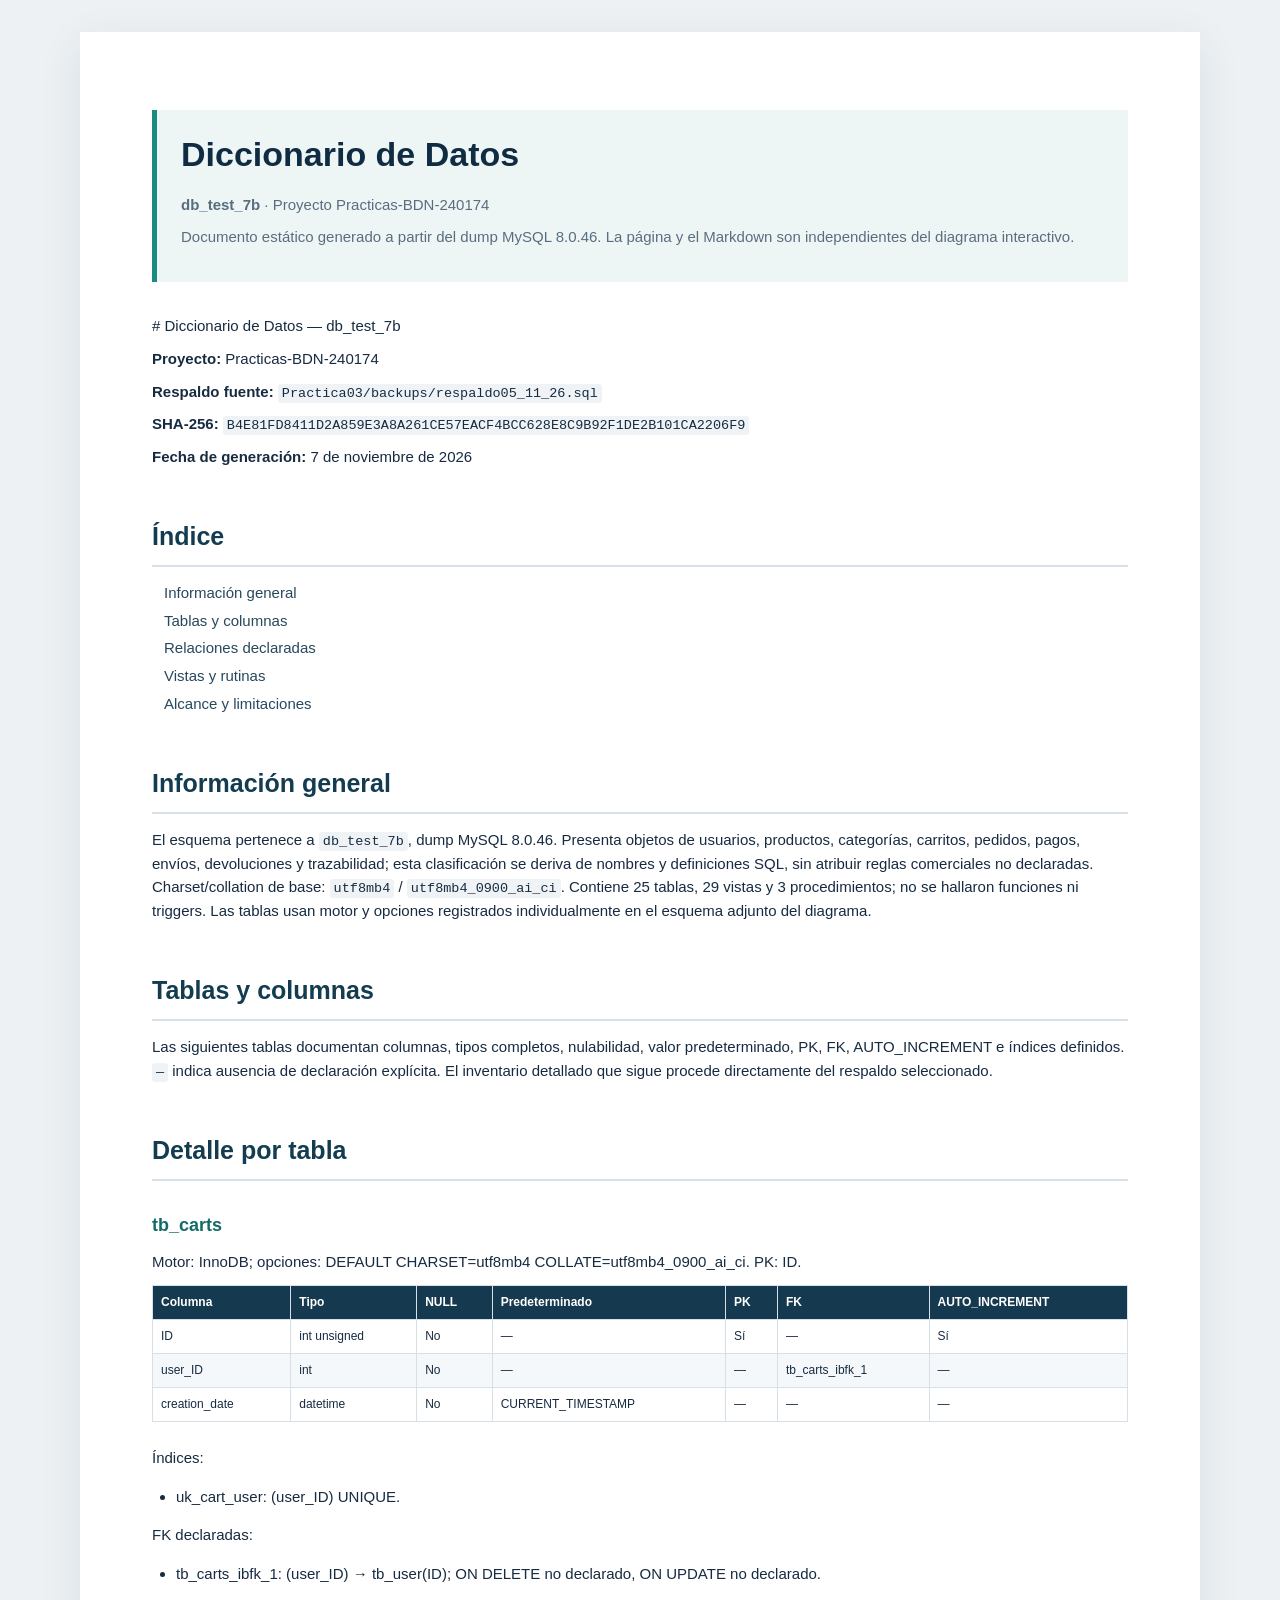
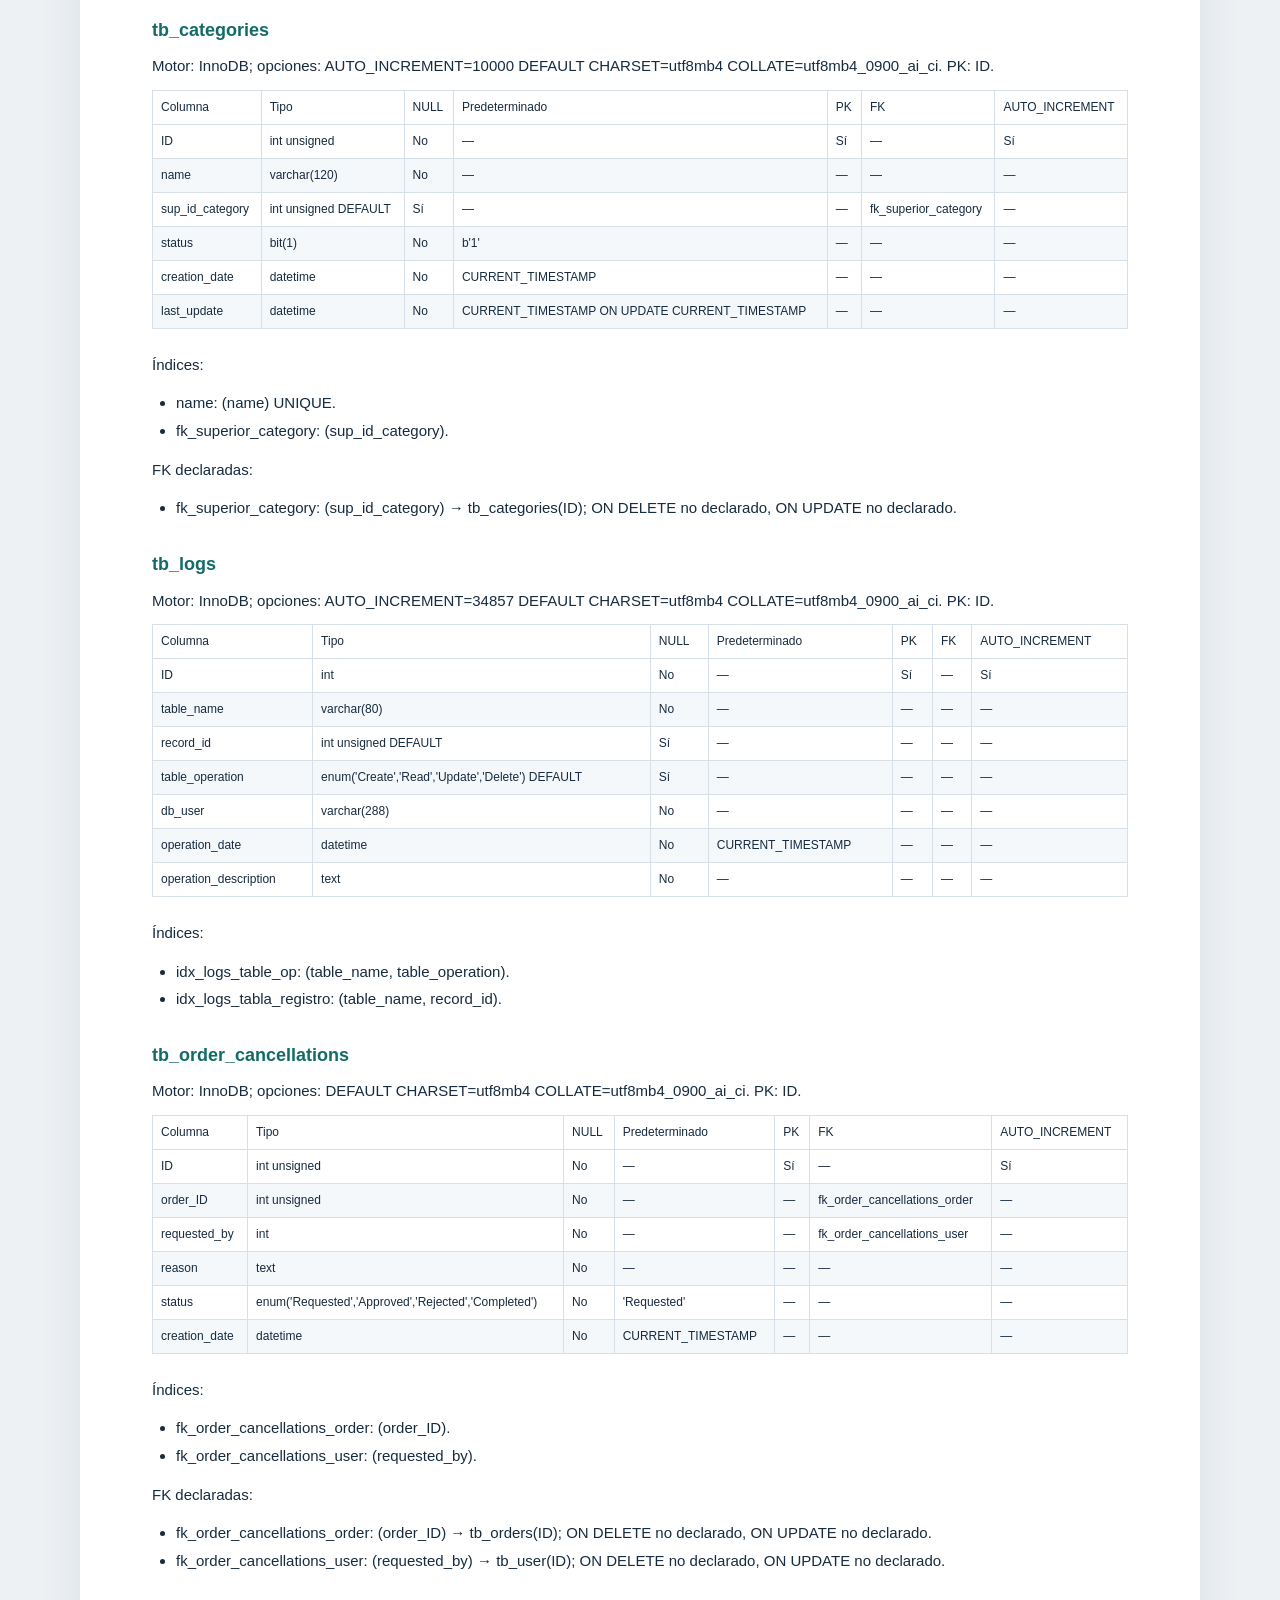
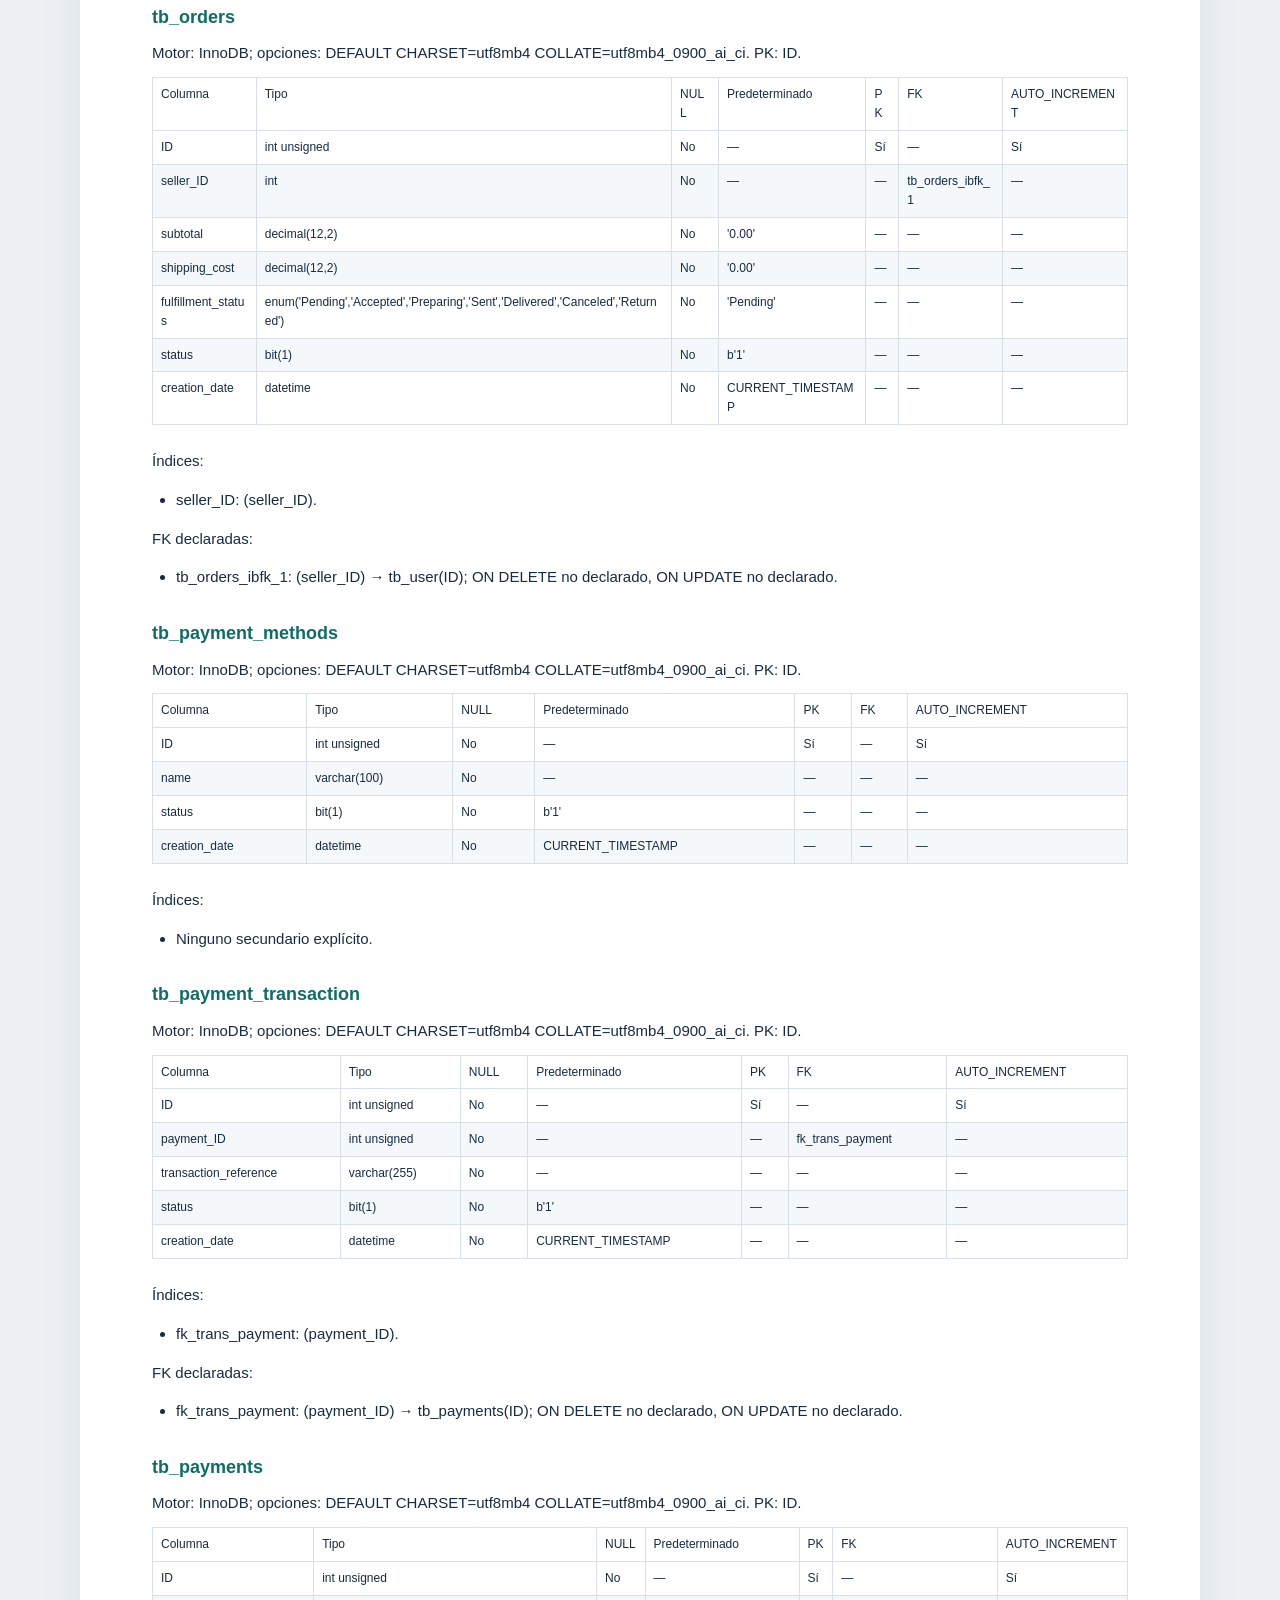
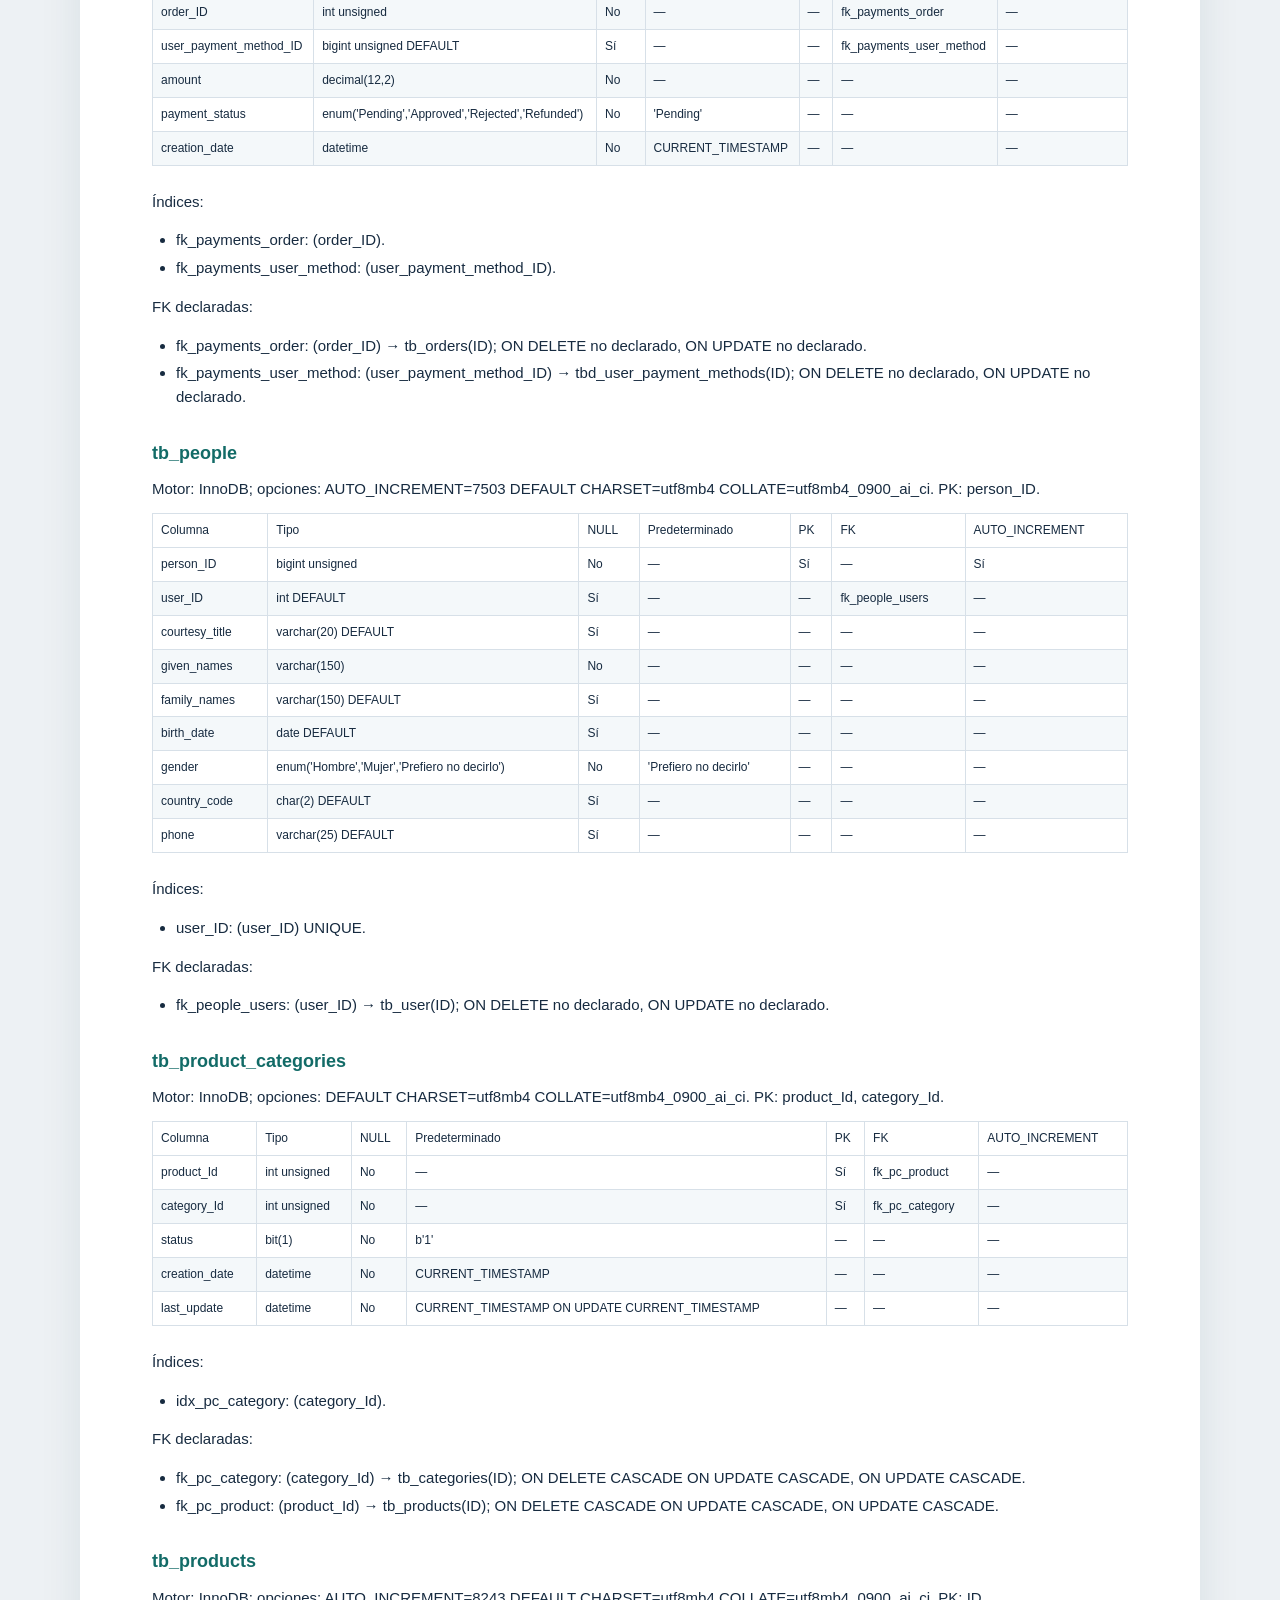
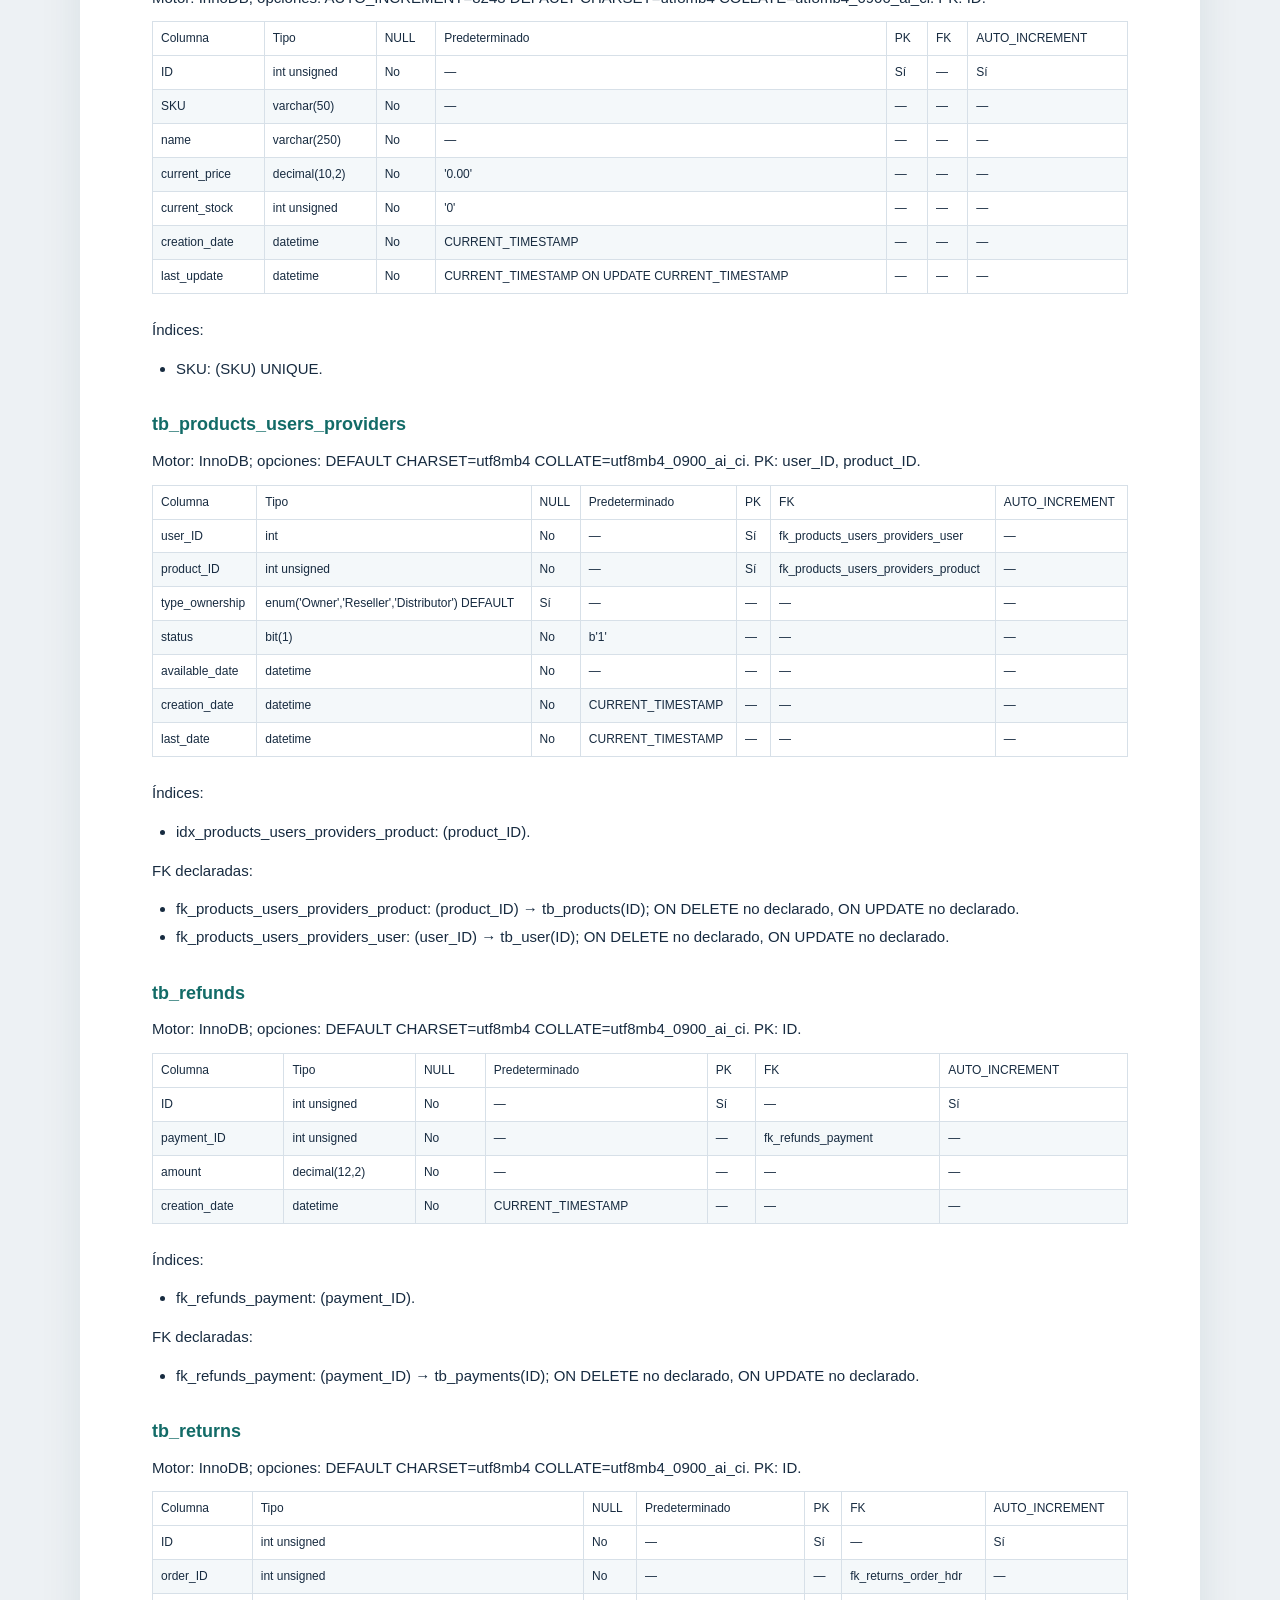
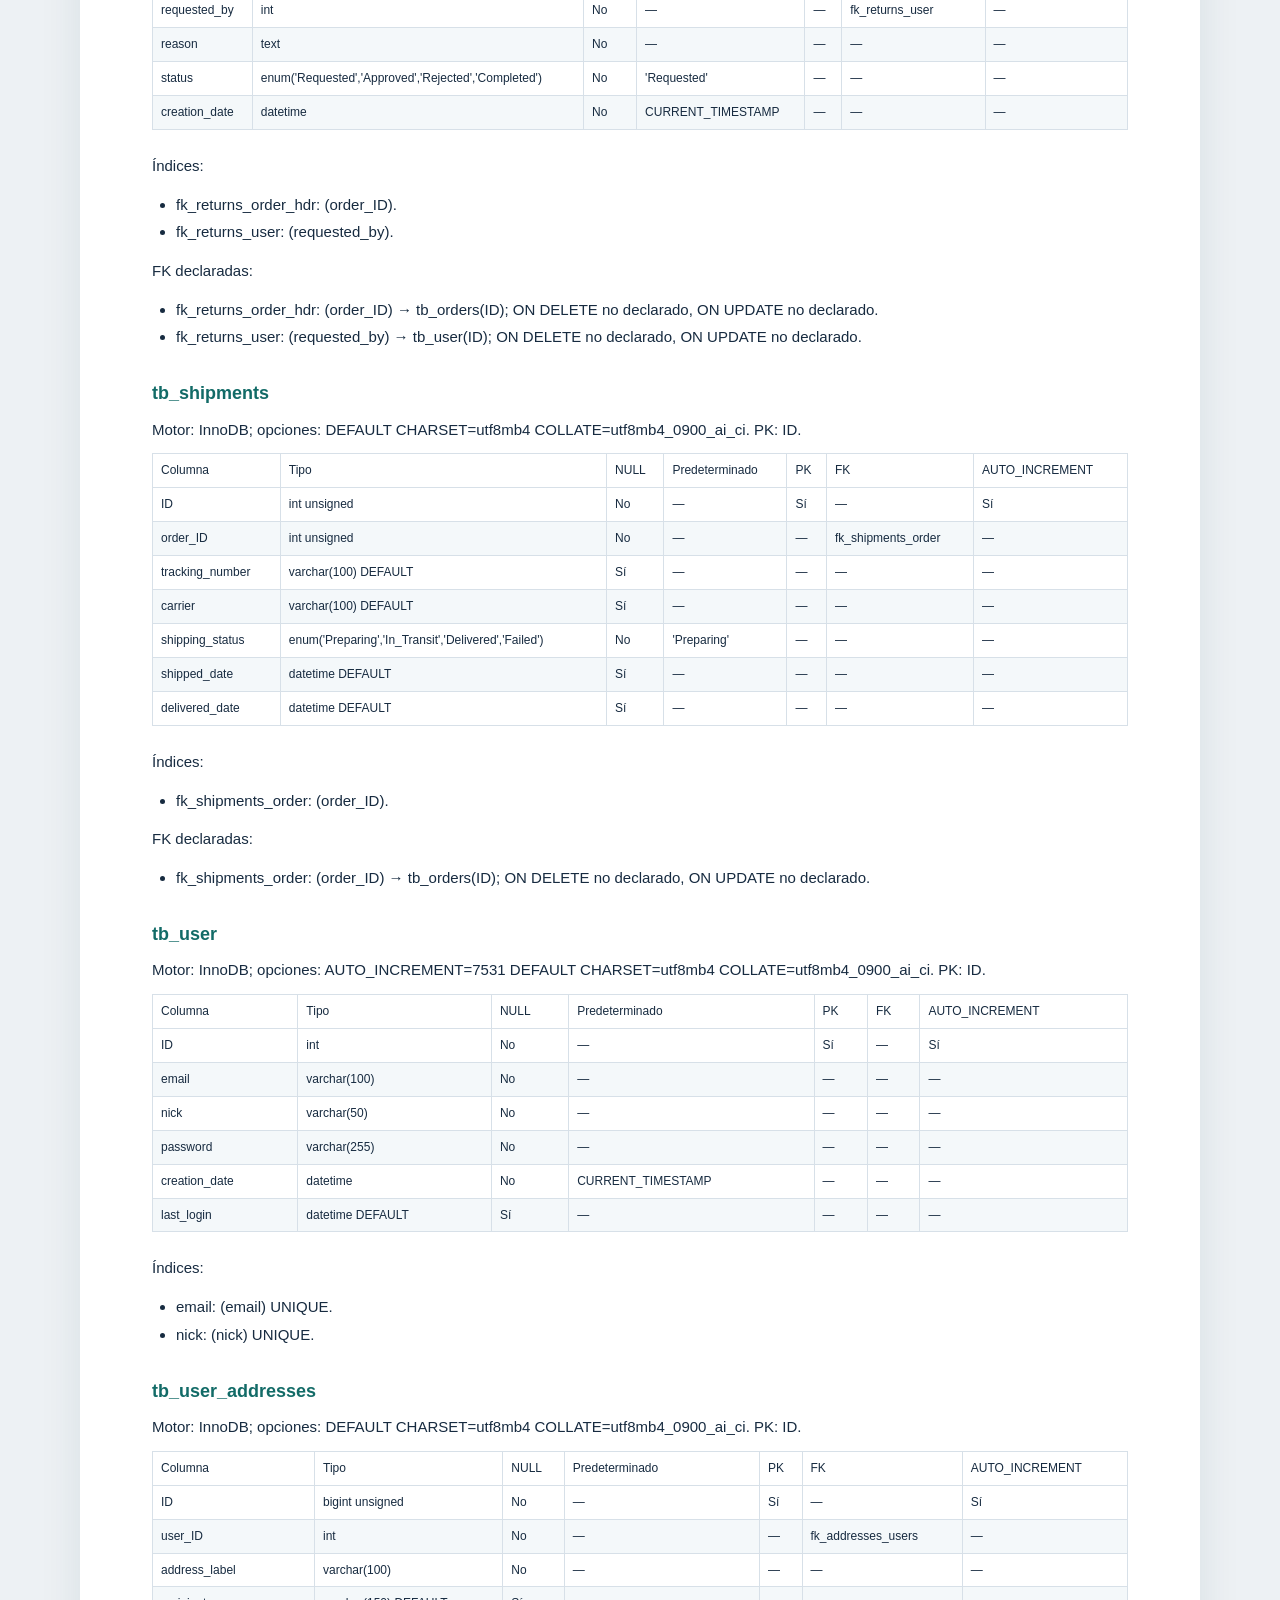
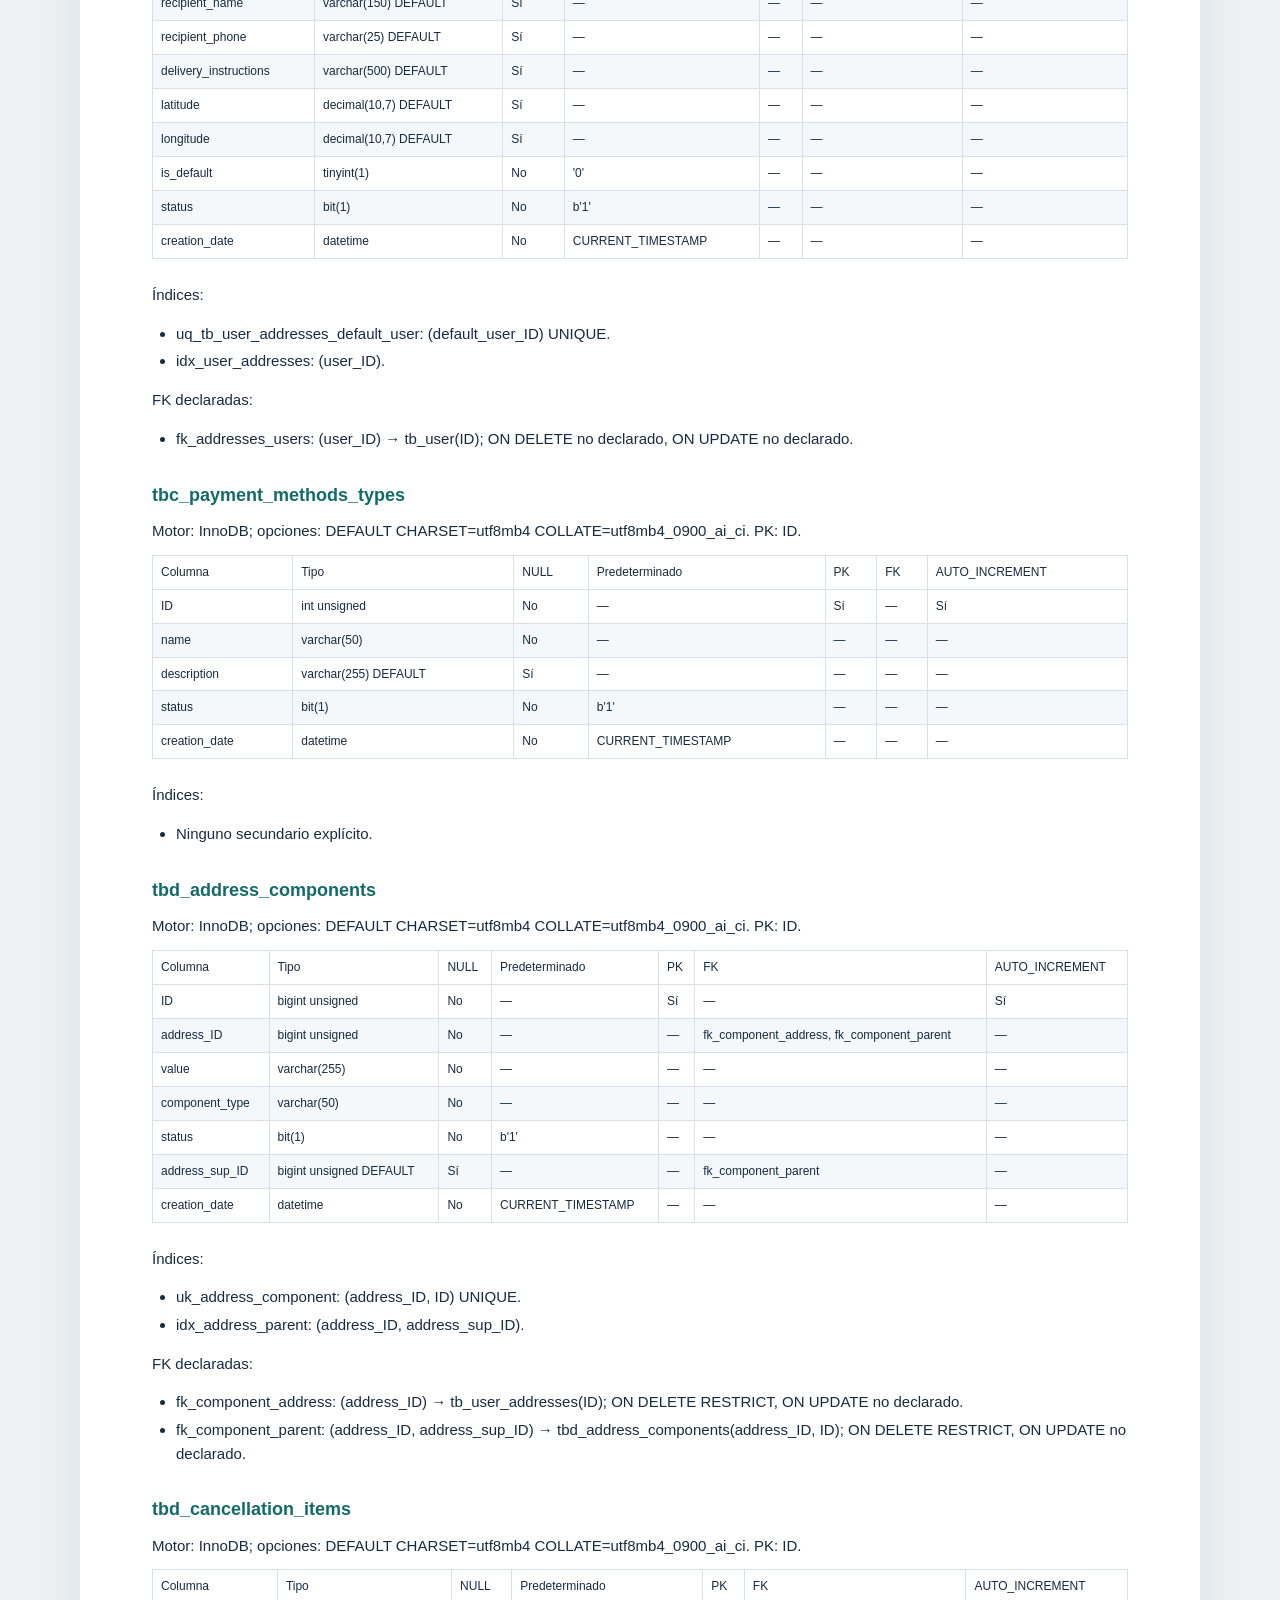
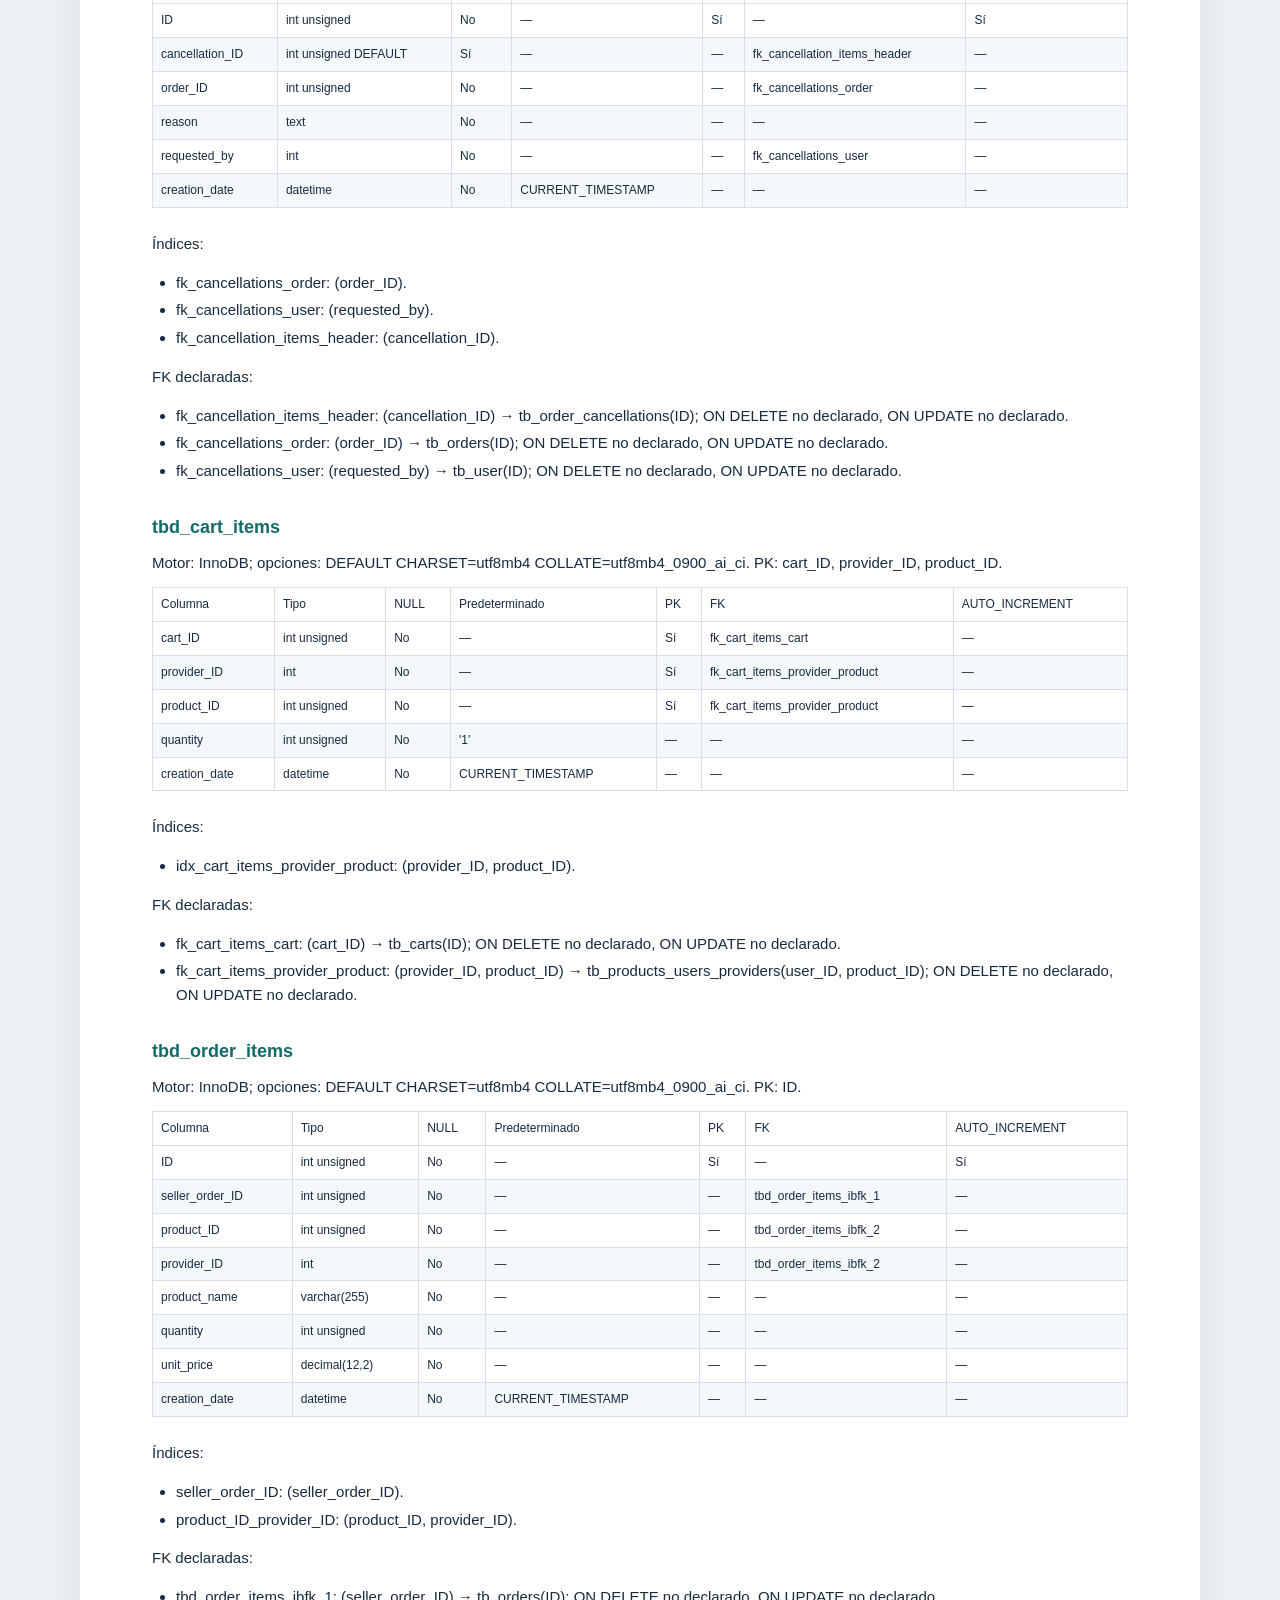
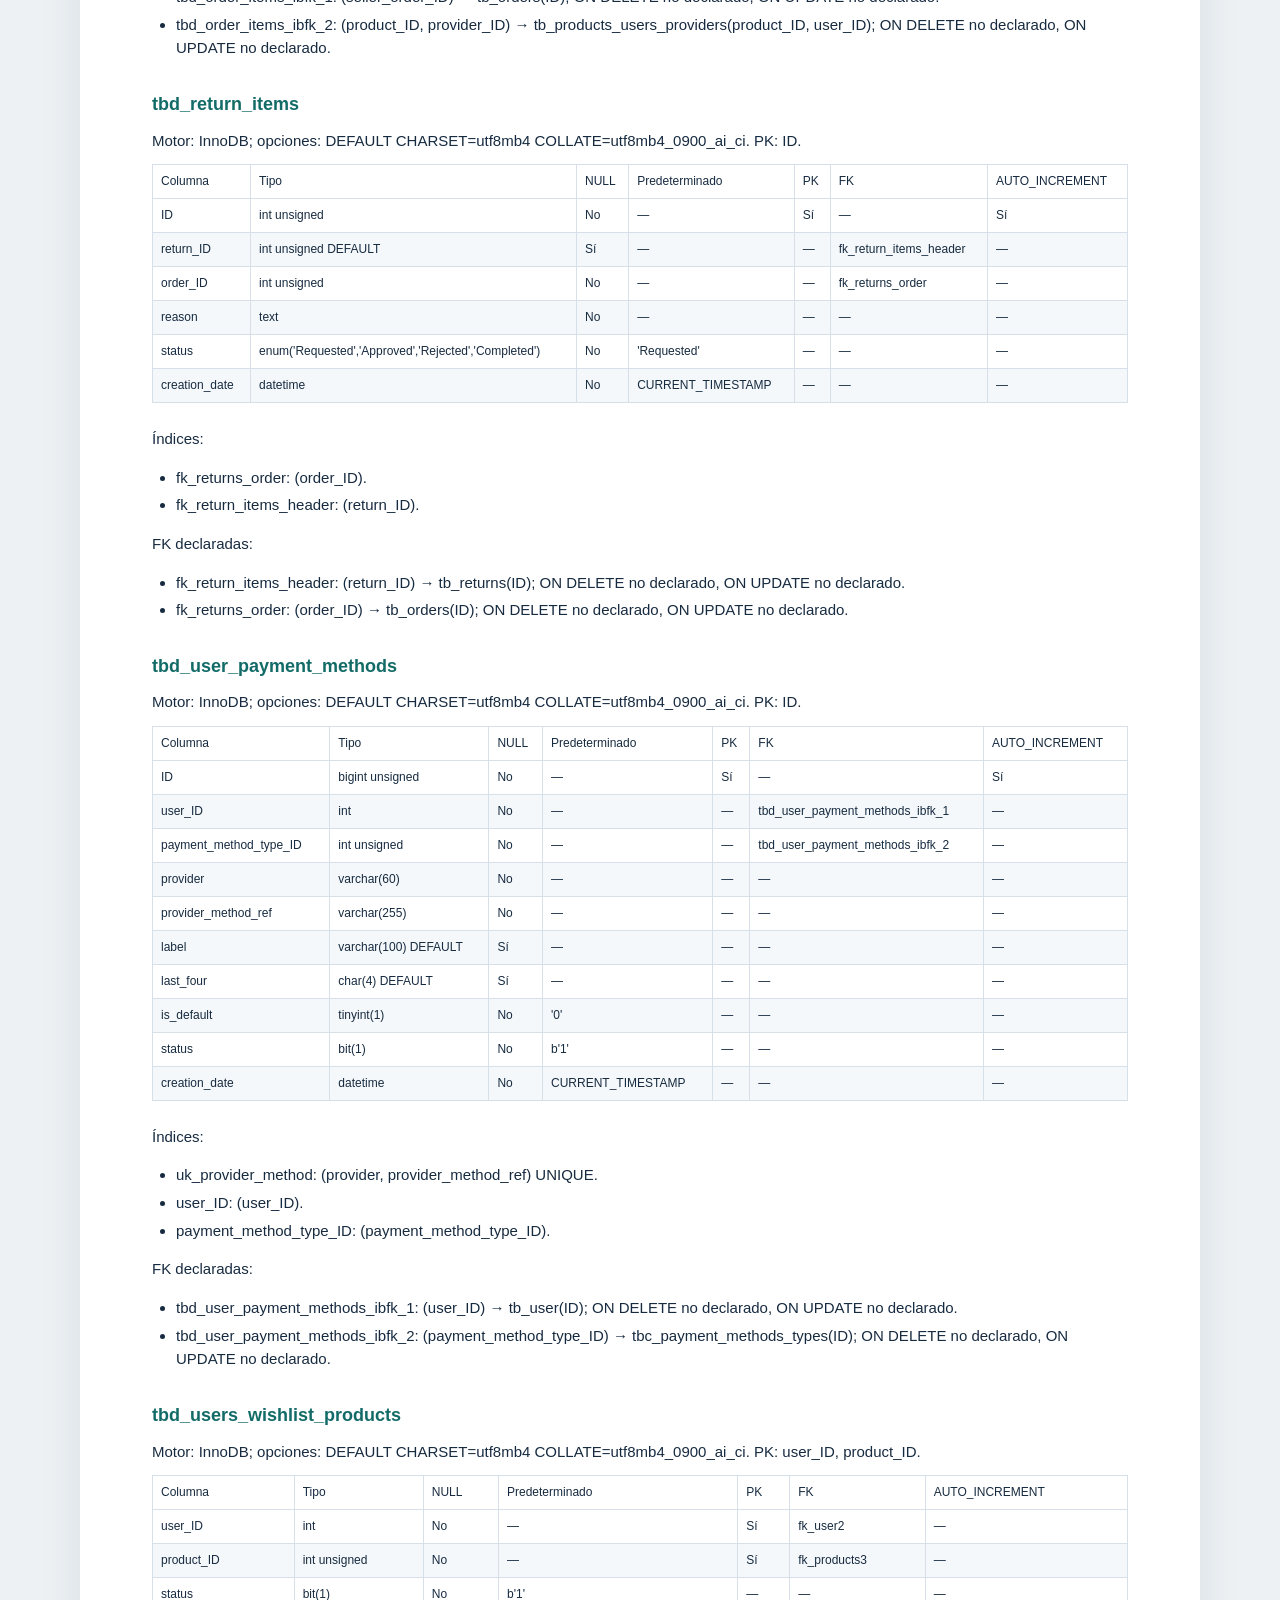
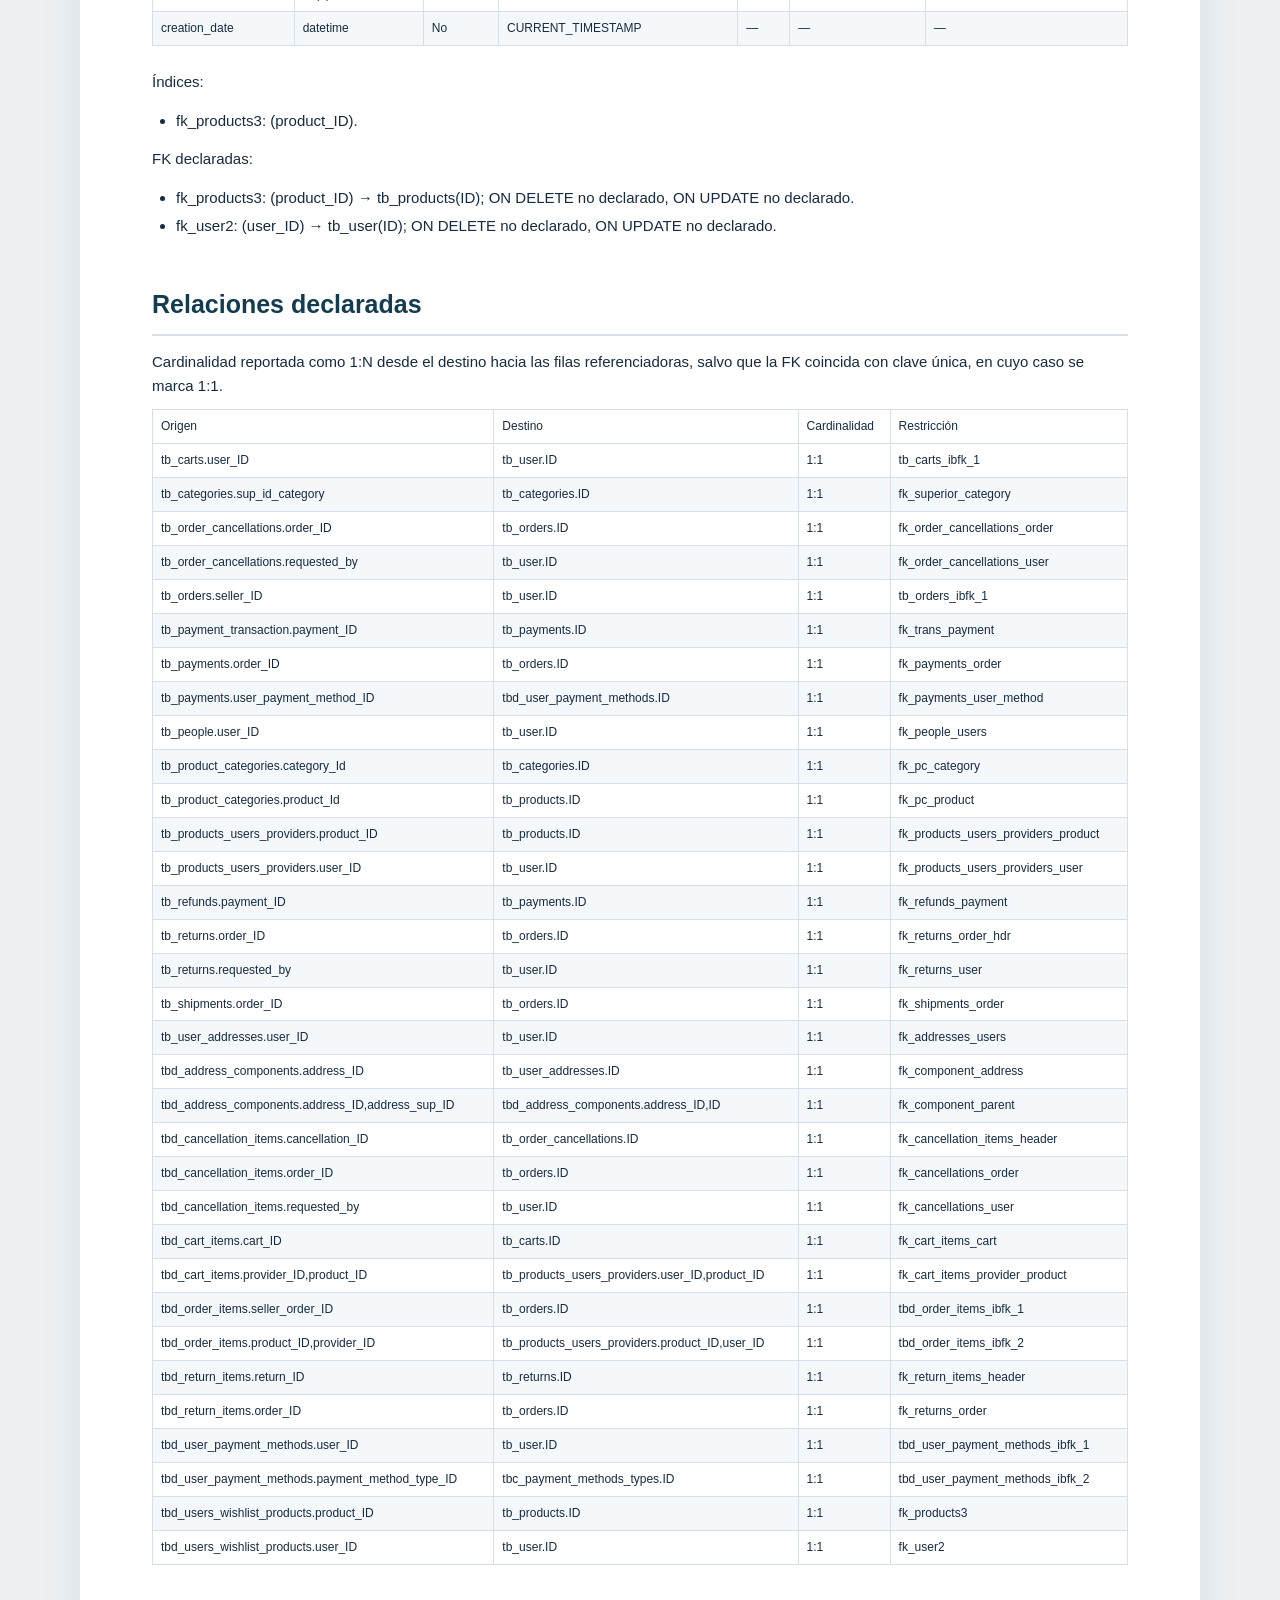
==== Practica03/Diccionario_Datos/index.html @ 05bb65c0 "Practica03- Manipulación de Datos en Conexiones Remotas feat: se agrega un nuevo respaldo SQL, el di" ====
<!doctype html><html lang="es"><head><meta charset="utf-8"><meta name="viewport" content="width=device-width, initial-scale=1"><title>Diccionario de Datos · db_test_7b</title><style>
:root{color-scheme:light;--ink:#172b40;--muted:#596d80;--line:#d7e0e8;--accent:#126b67;--pale:#eef6f5}*{box-sizing:border-box}body{margin:0;background:#edf1f4;color:var(--ink);font:15px/1.58 'Segoe UI',Arial,sans-serif}.page{max-width:1120px;margin:32px auto;background:white;padding:58px 72px;box-shadow:0 12px 40px #19304718}h1{font-size:34px;line-height:1.2;color:#102c43;margin:0 0 18px}h2{font-size:25px;margin:48px 0 14px;padding-bottom:9px;border-bottom:2px solid var(--line);color:#143c50;break-after:avoid}h3{font-size:18px;color:var(--accent);margin:30px 0 10px;break-after:avoid}p{margin:9px 0}code{font: .9em Consolas,monospace;background:#eff3f6;padding:2px 4px;border-radius:3px;overflow-wrap:anywhere}table{border-collapse:collapse;width:100%;font-size:12px;margin:12px 0 24px;table-layout:auto}th{background:#15394e;color:#fff;text-align:left}td,th{border:1px solid var(--line);padding:7px 8px;vertical-align:top;overflow-wrap:anywhere}tbody tr:nth-child(even){background:#f4f8fa}ul{padding-left:24px}li{margin:4px 0}.toc{margin:4px 0 4px 12px;color:#27485d}.cover{border-left:5px solid #1a8b80;background:var(--pale);padding:24px;margin:20px 0 32px}.cover p{color:var(--muted)}@media(max-width:760px){.page{margin:0;padding:24px 16px;box-shadow:none;overflow-x:auto}table{min-width:720px}h1{font-size:28px}}@media print{@page{size:A4;margin:16mm 13mm 18mm}body{background:white;font-size:10pt}.page{margin:0;padding:0;max-width:none;box-shadow:none}h2{break-before:auto}table{font-size:8pt;break-inside:auto}tr{break-inside:avoid;break-after:auto}thead{display:table-header-group}h1,h2,h3{color:#15394e}a{color:inherit;text-decoration:none}}
</style></head><body><main class="page"><div class="cover"><h1>Diccionario de Datos</h1><p><strong>db_test_7b</strong> · Proyecto Practicas-BDN-240174</p><p>Documento estático generado a partir del dump MySQL 8.0.46. La página y el Markdown son independientes del diagrama interactivo.</p></div><p>﻿# Diccionario de Datos — db_test_7b</p><p><strong>Proyecto:</strong> Practicas-BDN-240174  </p><p><strong>Respaldo fuente:</strong> <code>Practica03/backups/respaldo05_11_26.sql</code>  </p><p><strong>SHA-256:</strong> <code>B4E81FD8411D2A859E3A8A261CE57EACF4BCC628E8C9B92F1DE2B101CA2206F9</code>  </p><p><strong>Fecha de generación:</strong> 7 de noviembre de 2026</p><h2 id="indice">Índice</h2><p class="toc">Información general</p><p class="toc">Tablas y columnas</p><p class="toc">Relaciones declaradas</p><p class="toc">Vistas y rutinas</p><p class="toc">Alcance y limitaciones</p><h2 id="informacion-general">Información general</h2><p>El esquema pertenece a <code>db_test_7b</code>, dump MySQL 8.0.46. Presenta objetos de usuarios, productos, categorías, carritos, pedidos, pagos, envíos, devoluciones y trazabilidad; esta clasificación se deriva de nombres y definiciones SQL, sin atribuir reglas comerciales no declaradas. Charset/collation de base: <code>utf8mb4</code> / <code>utf8mb4_0900_ai_ci</code>. Contiene 25 tablas, 29 vistas y 3 procedimientos; no se hallaron funciones ni triggers. Las tablas usan motor y opciones registrados individualmente en el esquema adjunto del diagrama.</p><h2 id="tablas-y-columnas">Tablas y columnas</h2><p>Las siguientes tablas documentan columnas, tipos completos, nulabilidad, valor predeterminado, PK, FK, AUTO_INCREMENT e índices definidos. <code>—</code> indica ausencia de declaración explícita. El inventario detallado que sigue procede directamente del respaldo seleccionado.</p><h2 id="detalle-por-tabla">Detalle por tabla</h2><h3 id="tb-carts">tb_carts</h3><p>Motor: InnoDB; opciones: DEFAULT CHARSET=utf8mb4 COLLATE=utf8mb4_0900_ai_ci. PK: ID.</p><table><thead><tr><th>Columna</th><th>Tipo</th><th>NULL</th><th>Predeterminado</th><th>PK</th><th>FK</th><th>AUTO_INCREMENT</th></tr></thead><tbody><tr><td>ID</td><td>int unsigned</td><td>No</td><td>—</td><td>Sí</td><td>—</td><td>Sí</td></tr><tr><td>user_ID</td><td>int</td><td>No</td><td>—</td><td>—</td><td>tb_carts_ibfk_1</td><td>—</td></tr><tr><td>creation_date</td><td>datetime</td><td>No</td><td>CURRENT_TIMESTAMP</td><td>—</td><td>—</td><td>—</td></tr></tbody></table><p>Índices:</p><ul><li>uk_cart_user: (user_ID) UNIQUE.</li></ul><p>FK declaradas:</p><ul><li>tb_carts_ibfk_1: (user_ID) → tb_user(ID); ON DELETE no declarado, ON UPDATE no declarado.</li></ul><h3 id="tb-categories">tb_categories</h3><p>Motor: InnoDB; opciones: AUTO_INCREMENT=10000 DEFAULT CHARSET=utf8mb4 COLLATE=utf8mb4_0900_ai_ci. PK: ID.</p><table><thead><tr><td>Columna</td><td>Tipo</td><td>NULL</td><td>Predeterminado</td><td>PK</td><td>FK</td><td>AUTO_INCREMENT</td></tr></thead><tbody><tr><td>ID</td><td>int unsigned</td><td>No</td><td>—</td><td>Sí</td><td>—</td><td>Sí</td></tr><tr><td>name</td><td>varchar(120)</td><td>No</td><td>—</td><td>—</td><td>—</td><td>—</td></tr><tr><td>sup_id_category</td><td>int unsigned DEFAULT</td><td>Sí</td><td>—</td><td>—</td><td>fk_superior_category</td><td>—</td></tr><tr><td>status</td><td>bit(1)</td><td>No</td><td>b'1'</td><td>—</td><td>—</td><td>—</td></tr><tr><td>creation_date</td><td>datetime</td><td>No</td><td>CURRENT_TIMESTAMP</td><td>—</td><td>—</td><td>—</td></tr><tr><td>last_update</td><td>datetime</td><td>No</td><td>CURRENT_TIMESTAMP ON UPDATE CURRENT_TIMESTAMP</td><td>—</td><td>—</td><td>—</td></tr></tbody></table><p>Índices:</p><ul><li>name: (name) UNIQUE.</li><li>fk_superior_category: (sup_id_category).</li></ul><p>FK declaradas:</p><ul><li>fk_superior_category: (sup_id_category) → tb_categories(ID); ON DELETE no declarado, ON UPDATE no declarado.</li></ul><h3 id="tb-logs">tb_logs</h3><p>Motor: InnoDB; opciones: AUTO_INCREMENT=34857 DEFAULT CHARSET=utf8mb4 COLLATE=utf8mb4_0900_ai_ci. PK: ID.</p><table><thead><tr><td>Columna</td><td>Tipo</td><td>NULL</td><td>Predeterminado</td><td>PK</td><td>FK</td><td>AUTO_INCREMENT</td></tr></thead><tbody><tr><td>ID</td><td>int</td><td>No</td><td>—</td><td>Sí</td><td>—</td><td>Sí</td></tr><tr><td>table_name</td><td>varchar(80)</td><td>No</td><td>—</td><td>—</td><td>—</td><td>—</td></tr><tr><td>record_id</td><td>int unsigned DEFAULT</td><td>Sí</td><td>—</td><td>—</td><td>—</td><td>—</td></tr><tr><td>table_operation</td><td>enum('Create','Read','Update','Delete') DEFAULT</td><td>Sí</td><td>—</td><td>—</td><td>—</td><td>—</td></tr><tr><td>db_user</td><td>varchar(288)</td><td>No</td><td>—</td><td>—</td><td>—</td><td>—</td></tr><tr><td>operation_date</td><td>datetime</td><td>No</td><td>CURRENT_TIMESTAMP</td><td>—</td><td>—</td><td>—</td></tr><tr><td>operation_description</td><td>text</td><td>No</td><td>—</td><td>—</td><td>—</td><td>—</td></tr></tbody></table><p>Índices:</p><ul><li>idx_logs_table_op: (table_name, table_operation).</li><li>idx_logs_tabla_registro: (table_name, record_id).</li></ul><h3 id="tb-order-cancellations">tb_order_cancellations</h3><p>Motor: InnoDB; opciones: DEFAULT CHARSET=utf8mb4 COLLATE=utf8mb4_0900_ai_ci. PK: ID.</p><table><thead><tr><td>Columna</td><td>Tipo</td><td>NULL</td><td>Predeterminado</td><td>PK</td><td>FK</td><td>AUTO_INCREMENT</td></tr></thead><tbody><tr><td>ID</td><td>int unsigned</td><td>No</td><td>—</td><td>Sí</td><td>—</td><td>Sí</td></tr><tr><td>order_ID</td><td>int unsigned</td><td>No</td><td>—</td><td>—</td><td>fk_order_cancellations_order</td><td>—</td></tr><tr><td>requested_by</td><td>int</td><td>No</td><td>—</td><td>—</td><td>fk_order_cancellations_user</td><td>—</td></tr><tr><td>reason</td><td>text</td><td>No</td><td>—</td><td>—</td><td>—</td><td>—</td></tr><tr><td>status</td><td>enum('Requested','Approved','Rejected','Completed')</td><td>No</td><td>'Requested'</td><td>—</td><td>—</td><td>—</td></tr><tr><td>creation_date</td><td>datetime</td><td>No</td><td>CURRENT_TIMESTAMP</td><td>—</td><td>—</td><td>—</td></tr></tbody></table><p>Índices:</p><ul><li>fk_order_cancellations_order: (order_ID).</li><li>fk_order_cancellations_user: (requested_by).</li></ul><p>FK declaradas:</p><ul><li>fk_order_cancellations_order: (order_ID) → tb_orders(ID); ON DELETE no declarado, ON UPDATE no declarado.</li><li>fk_order_cancellations_user: (requested_by) → tb_user(ID); ON DELETE no declarado, ON UPDATE no declarado.</li></ul><h3 id="tb-orders">tb_orders</h3><p>Motor: InnoDB; opciones: DEFAULT CHARSET=utf8mb4 COLLATE=utf8mb4_0900_ai_ci. PK: ID.</p><table><thead><tr><td>Columna</td><td>Tipo</td><td>NULL</td><td>Predeterminado</td><td>PK</td><td>FK</td><td>AUTO_INCREMENT</td></tr></thead><tbody><tr><td>ID</td><td>int unsigned</td><td>No</td><td>—</td><td>Sí</td><td>—</td><td>Sí</td></tr><tr><td>seller_ID</td><td>int</td><td>No</td><td>—</td><td>—</td><td>tb_orders_ibfk_1</td><td>—</td></tr><tr><td>subtotal</td><td>decimal(12,2)</td><td>No</td><td>'0.00'</td><td>—</td><td>—</td><td>—</td></tr><tr><td>shipping_cost</td><td>decimal(12,2)</td><td>No</td><td>'0.00'</td><td>—</td><td>—</td><td>—</td></tr><tr><td>fulfillment_status</td><td>enum('Pending','Accepted','Preparing','Sent','Delivered','Canceled','Returned')</td><td>No</td><td>'Pending'</td><td>—</td><td>—</td><td>—</td></tr><tr><td>status</td><td>bit(1)</td><td>No</td><td>b'1'</td><td>—</td><td>—</td><td>—</td></tr><tr><td>creation_date</td><td>datetime</td><td>No</td><td>CURRENT_TIMESTAMP</td><td>—</td><td>—</td><td>—</td></tr></tbody></table><p>Índices:</p><ul><li>seller_ID: (seller_ID).</li></ul><p>FK declaradas:</p><ul><li>tb_orders_ibfk_1: (seller_ID) → tb_user(ID); ON DELETE no declarado, ON UPDATE no declarado.</li></ul><h3 id="tb-payment-methods">tb_payment_methods</h3><p>Motor: InnoDB; opciones: DEFAULT CHARSET=utf8mb4 COLLATE=utf8mb4_0900_ai_ci. PK: ID.</p><table><thead><tr><td>Columna</td><td>Tipo</td><td>NULL</td><td>Predeterminado</td><td>PK</td><td>FK</td><td>AUTO_INCREMENT</td></tr></thead><tbody><tr><td>ID</td><td>int unsigned</td><td>No</td><td>—</td><td>Sí</td><td>—</td><td>Sí</td></tr><tr><td>name</td><td>varchar(100)</td><td>No</td><td>—</td><td>—</td><td>—</td><td>—</td></tr><tr><td>status</td><td>bit(1)</td><td>No</td><td>b'1'</td><td>—</td><td>—</td><td>—</td></tr><tr><td>creation_date</td><td>datetime</td><td>No</td><td>CURRENT_TIMESTAMP</td><td>—</td><td>—</td><td>—</td></tr></tbody></table><p>Índices:</p><ul><li>Ninguno secundario explícito.</li></ul><h3 id="tb-payment-transaction">tb_payment_transaction</h3><p>Motor: InnoDB; opciones: DEFAULT CHARSET=utf8mb4 COLLATE=utf8mb4_0900_ai_ci. PK: ID.</p><table><thead><tr><td>Columna</td><td>Tipo</td><td>NULL</td><td>Predeterminado</td><td>PK</td><td>FK</td><td>AUTO_INCREMENT</td></tr></thead><tbody><tr><td>ID</td><td>int unsigned</td><td>No</td><td>—</td><td>Sí</td><td>—</td><td>Sí</td></tr><tr><td>payment_ID</td><td>int unsigned</td><td>No</td><td>—</td><td>—</td><td>fk_trans_payment</td><td>—</td></tr><tr><td>transaction_reference</td><td>varchar(255)</td><td>No</td><td>—</td><td>—</td><td>—</td><td>—</td></tr><tr><td>status</td><td>bit(1)</td><td>No</td><td>b'1'</td><td>—</td><td>—</td><td>—</td></tr><tr><td>creation_date</td><td>datetime</td><td>No</td><td>CURRENT_TIMESTAMP</td><td>—</td><td>—</td><td>—</td></tr></tbody></table><p>Índices:</p><ul><li>fk_trans_payment: (payment_ID).</li></ul><p>FK declaradas:</p><ul><li>fk_trans_payment: (payment_ID) → tb_payments(ID); ON DELETE no declarado, ON UPDATE no declarado.</li></ul><h3 id="tb-payments">tb_payments</h3><p>Motor: InnoDB; opciones: DEFAULT CHARSET=utf8mb4 COLLATE=utf8mb4_0900_ai_ci. PK: ID.</p><table><thead><tr><td>Columna</td><td>Tipo</td><td>NULL</td><td>Predeterminado</td><td>PK</td><td>FK</td><td>AUTO_INCREMENT</td></tr></thead><tbody><tr><td>ID</td><td>int unsigned</td><td>No</td><td>—</td><td>Sí</td><td>—</td><td>Sí</td></tr><tr><td>order_ID</td><td>int unsigned</td><td>No</td><td>—</td><td>—</td><td>fk_payments_order</td><td>—</td></tr><tr><td>user_payment_method_ID</td><td>bigint unsigned DEFAULT</td><td>Sí</td><td>—</td><td>—</td><td>fk_payments_user_method</td><td>—</td></tr><tr><td>amount</td><td>decimal(12,2)</td><td>No</td><td>—</td><td>—</td><td>—</td><td>—</td></tr><tr><td>payment_status</td><td>enum('Pending','Approved','Rejected','Refunded')</td><td>No</td><td>'Pending'</td><td>—</td><td>—</td><td>—</td></tr><tr><td>creation_date</td><td>datetime</td><td>No</td><td>CURRENT_TIMESTAMP</td><td>—</td><td>—</td><td>—</td></tr></tbody></table><p>Índices:</p><ul><li>fk_payments_order: (order_ID).</li><li>fk_payments_user_method: (user_payment_method_ID).</li></ul><p>FK declaradas:</p><ul><li>fk_payments_order: (order_ID) → tb_orders(ID); ON DELETE no declarado, ON UPDATE no declarado.</li><li>fk_payments_user_method: (user_payment_method_ID) → tbd_user_payment_methods(ID); ON DELETE no declarado, ON UPDATE no declarado.</li></ul><h3 id="tb-people">tb_people</h3><p>Motor: InnoDB; opciones: AUTO_INCREMENT=7503 DEFAULT CHARSET=utf8mb4 COLLATE=utf8mb4_0900_ai_ci. PK: person_ID.</p><table><thead><tr><td>Columna</td><td>Tipo</td><td>NULL</td><td>Predeterminado</td><td>PK</td><td>FK</td><td>AUTO_INCREMENT</td></tr></thead><tbody><tr><td>person_ID</td><td>bigint unsigned</td><td>No</td><td>—</td><td>Sí</td><td>—</td><td>Sí</td></tr><tr><td>user_ID</td><td>int DEFAULT</td><td>Sí</td><td>—</td><td>—</td><td>fk_people_users</td><td>—</td></tr><tr><td>courtesy_title</td><td>varchar(20) DEFAULT</td><td>Sí</td><td>—</td><td>—</td><td>—</td><td>—</td></tr><tr><td>given_names</td><td>varchar(150)</td><td>No</td><td>—</td><td>—</td><td>—</td><td>—</td></tr><tr><td>family_names</td><td>varchar(150) DEFAULT</td><td>Sí</td><td>—</td><td>—</td><td>—</td><td>—</td></tr><tr><td>birth_date</td><td>date DEFAULT</td><td>Sí</td><td>—</td><td>—</td><td>—</td><td>—</td></tr><tr><td>gender</td><td>enum('Hombre','Mujer','Prefiero no decirlo')</td><td>No</td><td>'Prefiero no decirlo'</td><td>—</td><td>—</td><td>—</td></tr><tr><td>country_code</td><td>char(2) DEFAULT</td><td>Sí</td><td>—</td><td>—</td><td>—</td><td>—</td></tr><tr><td>phone</td><td>varchar(25) DEFAULT</td><td>Sí</td><td>—</td><td>—</td><td>—</td><td>—</td></tr></tbody></table><p>Índices:</p><ul><li>user_ID: (user_ID) UNIQUE.</li></ul><p>FK declaradas:</p><ul><li>fk_people_users: (user_ID) → tb_user(ID); ON DELETE no declarado, ON UPDATE no declarado.</li></ul><h3 id="tb-product-categories">tb_product_categories</h3><p>Motor: InnoDB; opciones: DEFAULT CHARSET=utf8mb4 COLLATE=utf8mb4_0900_ai_ci. PK: product_Id, category_Id.</p><table><thead><tr><td>Columna</td><td>Tipo</td><td>NULL</td><td>Predeterminado</td><td>PK</td><td>FK</td><td>AUTO_INCREMENT</td></tr></thead><tbody><tr><td>product_Id</td><td>int unsigned</td><td>No</td><td>—</td><td>Sí</td><td>fk_pc_product</td><td>—</td></tr><tr><td>category_Id</td><td>int unsigned</td><td>No</td><td>—</td><td>Sí</td><td>fk_pc_category</td><td>—</td></tr><tr><td>status</td><td>bit(1)</td><td>No</td><td>b'1'</td><td>—</td><td>—</td><td>—</td></tr><tr><td>creation_date</td><td>datetime</td><td>No</td><td>CURRENT_TIMESTAMP</td><td>—</td><td>—</td><td>—</td></tr><tr><td>last_update</td><td>datetime</td><td>No</td><td>CURRENT_TIMESTAMP ON UPDATE CURRENT_TIMESTAMP</td><td>—</td><td>—</td><td>—</td></tr></tbody></table><p>Índices:</p><ul><li>idx_pc_category: (category_Id).</li></ul><p>FK declaradas:</p><ul><li>fk_pc_category: (category_Id) → tb_categories(ID); ON DELETE CASCADE ON UPDATE CASCADE, ON UPDATE CASCADE.</li><li>fk_pc_product: (product_Id) → tb_products(ID); ON DELETE CASCADE ON UPDATE CASCADE, ON UPDATE CASCADE.</li></ul><h3 id="tb-products">tb_products</h3><p>Motor: InnoDB; opciones: AUTO_INCREMENT=8243 DEFAULT CHARSET=utf8mb4 COLLATE=utf8mb4_0900_ai_ci. PK: ID.</p><table><thead><tr><td>Columna</td><td>Tipo</td><td>NULL</td><td>Predeterminado</td><td>PK</td><td>FK</td><td>AUTO_INCREMENT</td></tr></thead><tbody><tr><td>ID</td><td>int unsigned</td><td>No</td><td>—</td><td>Sí</td><td>—</td><td>Sí</td></tr><tr><td>SKU</td><td>varchar(50)</td><td>No</td><td>—</td><td>—</td><td>—</td><td>—</td></tr><tr><td>name</td><td>varchar(250)</td><td>No</td><td>—</td><td>—</td><td>—</td><td>—</td></tr><tr><td>current_price</td><td>decimal(10,2)</td><td>No</td><td>'0.00'</td><td>—</td><td>—</td><td>—</td></tr><tr><td>current_stock</td><td>int unsigned</td><td>No</td><td>'0'</td><td>—</td><td>—</td><td>—</td></tr><tr><td>creation_date</td><td>datetime</td><td>No</td><td>CURRENT_TIMESTAMP</td><td>—</td><td>—</td><td>—</td></tr><tr><td>last_update</td><td>datetime</td><td>No</td><td>CURRENT_TIMESTAMP ON UPDATE CURRENT_TIMESTAMP</td><td>—</td><td>—</td><td>—</td></tr></tbody></table><p>Índices:</p><ul><li>SKU: (SKU) UNIQUE.</li></ul><h3 id="tb-products-users-providers">tb_products_users_providers</h3><p>Motor: InnoDB; opciones: DEFAULT CHARSET=utf8mb4 COLLATE=utf8mb4_0900_ai_ci. PK: user_ID, product_ID.</p><table><thead><tr><td>Columna</td><td>Tipo</td><td>NULL</td><td>Predeterminado</td><td>PK</td><td>FK</td><td>AUTO_INCREMENT</td></tr></thead><tbody><tr><td>user_ID</td><td>int</td><td>No</td><td>—</td><td>Sí</td><td>fk_products_users_providers_user</td><td>—</td></tr><tr><td>product_ID</td><td>int unsigned</td><td>No</td><td>—</td><td>Sí</td><td>fk_products_users_providers_product</td><td>—</td></tr><tr><td>type_ownership</td><td>enum('Owner','Reseller','Distributor') DEFAULT</td><td>Sí</td><td>—</td><td>—</td><td>—</td><td>—</td></tr><tr><td>status</td><td>bit(1)</td><td>No</td><td>b'1'</td><td>—</td><td>—</td><td>—</td></tr><tr><td>available_date</td><td>datetime</td><td>No</td><td>—</td><td>—</td><td>—</td><td>—</td></tr><tr><td>creation_date</td><td>datetime</td><td>No</td><td>CURRENT_TIMESTAMP</td><td>—</td><td>—</td><td>—</td></tr><tr><td>last_date</td><td>datetime</td><td>No</td><td>CURRENT_TIMESTAMP</td><td>—</td><td>—</td><td>—</td></tr></tbody></table><p>Índices:</p><ul><li>idx_products_users_providers_product: (product_ID).</li></ul><p>FK declaradas:</p><ul><li>fk_products_users_providers_product: (product_ID) → tb_products(ID); ON DELETE no declarado, ON UPDATE no declarado.</li><li>fk_products_users_providers_user: (user_ID) → tb_user(ID); ON DELETE no declarado, ON UPDATE no declarado.</li></ul><h3 id="tb-refunds">tb_refunds</h3><p>Motor: InnoDB; opciones: DEFAULT CHARSET=utf8mb4 COLLATE=utf8mb4_0900_ai_ci. PK: ID.</p><table><thead><tr><td>Columna</td><td>Tipo</td><td>NULL</td><td>Predeterminado</td><td>PK</td><td>FK</td><td>AUTO_INCREMENT</td></tr></thead><tbody><tr><td>ID</td><td>int unsigned</td><td>No</td><td>—</td><td>Sí</td><td>—</td><td>Sí</td></tr><tr><td>payment_ID</td><td>int unsigned</td><td>No</td><td>—</td><td>—</td><td>fk_refunds_payment</td><td>—</td></tr><tr><td>amount</td><td>decimal(12,2)</td><td>No</td><td>—</td><td>—</td><td>—</td><td>—</td></tr><tr><td>creation_date</td><td>datetime</td><td>No</td><td>CURRENT_TIMESTAMP</td><td>—</td><td>—</td><td>—</td></tr></tbody></table><p>Índices:</p><ul><li>fk_refunds_payment: (payment_ID).</li></ul><p>FK declaradas:</p><ul><li>fk_refunds_payment: (payment_ID) → tb_payments(ID); ON DELETE no declarado, ON UPDATE no declarado.</li></ul><h3 id="tb-returns">tb_returns</h3><p>Motor: InnoDB; opciones: DEFAULT CHARSET=utf8mb4 COLLATE=utf8mb4_0900_ai_ci. PK: ID.</p><table><thead><tr><td>Columna</td><td>Tipo</td><td>NULL</td><td>Predeterminado</td><td>PK</td><td>FK</td><td>AUTO_INCREMENT</td></tr></thead><tbody><tr><td>ID</td><td>int unsigned</td><td>No</td><td>—</td><td>Sí</td><td>—</td><td>Sí</td></tr><tr><td>order_ID</td><td>int unsigned</td><td>No</td><td>—</td><td>—</td><td>fk_returns_order_hdr</td><td>—</td></tr><tr><td>requested_by</td><td>int</td><td>No</td><td>—</td><td>—</td><td>fk_returns_user</td><td>—</td></tr><tr><td>reason</td><td>text</td><td>No</td><td>—</td><td>—</td><td>—</td><td>—</td></tr><tr><td>status</td><td>enum('Requested','Approved','Rejected','Completed')</td><td>No</td><td>'Requested'</td><td>—</td><td>—</td><td>—</td></tr><tr><td>creation_date</td><td>datetime</td><td>No</td><td>CURRENT_TIMESTAMP</td><td>—</td><td>—</td><td>—</td></tr></tbody></table><p>Índices:</p><ul><li>fk_returns_order_hdr: (order_ID).</li><li>fk_returns_user: (requested_by).</li></ul><p>FK declaradas:</p><ul><li>fk_returns_order_hdr: (order_ID) → tb_orders(ID); ON DELETE no declarado, ON UPDATE no declarado.</li><li>fk_returns_user: (requested_by) → tb_user(ID); ON DELETE no declarado, ON UPDATE no declarado.</li></ul><h3 id="tb-shipments">tb_shipments</h3><p>Motor: InnoDB; opciones: DEFAULT CHARSET=utf8mb4 COLLATE=utf8mb4_0900_ai_ci. PK: ID.</p><table><thead><tr><td>Columna</td><td>Tipo</td><td>NULL</td><td>Predeterminado</td><td>PK</td><td>FK</td><td>AUTO_INCREMENT</td></tr></thead><tbody><tr><td>ID</td><td>int unsigned</td><td>No</td><td>—</td><td>Sí</td><td>—</td><td>Sí</td></tr><tr><td>order_ID</td><td>int unsigned</td><td>No</td><td>—</td><td>—</td><td>fk_shipments_order</td><td>—</td></tr><tr><td>tracking_number</td><td>varchar(100) DEFAULT</td><td>Sí</td><td>—</td><td>—</td><td>—</td><td>—</td></tr><tr><td>carrier</td><td>varchar(100) DEFAULT</td><td>Sí</td><td>—</td><td>—</td><td>—</td><td>—</td></tr><tr><td>shipping_status</td><td>enum('Preparing','In_Transit','Delivered','Failed')</td><td>No</td><td>'Preparing'</td><td>—</td><td>—</td><td>—</td></tr><tr><td>shipped_date</td><td>datetime DEFAULT</td><td>Sí</td><td>—</td><td>—</td><td>—</td><td>—</td></tr><tr><td>delivered_date</td><td>datetime DEFAULT</td><td>Sí</td><td>—</td><td>—</td><td>—</td><td>—</td></tr></tbody></table><p>Índices:</p><ul><li>fk_shipments_order: (order_ID).</li></ul><p>FK declaradas:</p><ul><li>fk_shipments_order: (order_ID) → tb_orders(ID); ON DELETE no declarado, ON UPDATE no declarado.</li></ul><h3 id="tb-user">tb_user</h3><p>Motor: InnoDB; opciones: AUTO_INCREMENT=7531 DEFAULT CHARSET=utf8mb4 COLLATE=utf8mb4_0900_ai_ci. PK: ID.</p><table><thead><tr><td>Columna</td><td>Tipo</td><td>NULL</td><td>Predeterminado</td><td>PK</td><td>FK</td><td>AUTO_INCREMENT</td></tr></thead><tbody><tr><td>ID</td><td>int</td><td>No</td><td>—</td><td>Sí</td><td>—</td><td>Sí</td></tr><tr><td>email</td><td>varchar(100)</td><td>No</td><td>—</td><td>—</td><td>—</td><td>—</td></tr><tr><td>nick</td><td>varchar(50)</td><td>No</td><td>—</td><td>—</td><td>—</td><td>—</td></tr><tr><td>password</td><td>varchar(255)</td><td>No</td><td>—</td><td>—</td><td>—</td><td>—</td></tr><tr><td>creation_date</td><td>datetime</td><td>No</td><td>CURRENT_TIMESTAMP</td><td>—</td><td>—</td><td>—</td></tr><tr><td>last_login</td><td>datetime DEFAULT</td><td>Sí</td><td>—</td><td>—</td><td>—</td><td>—</td></tr></tbody></table><p>Índices:</p><ul><li>email: (email) UNIQUE.</li><li>nick: (nick) UNIQUE.</li></ul><h3 id="tb-user-addresses">tb_user_addresses</h3><p>Motor: InnoDB; opciones: DEFAULT CHARSET=utf8mb4 COLLATE=utf8mb4_0900_ai_ci. PK: ID.</p><table><thead><tr><td>Columna</td><td>Tipo</td><td>NULL</td><td>Predeterminado</td><td>PK</td><td>FK</td><td>AUTO_INCREMENT</td></tr></thead><tbody><tr><td>ID</td><td>bigint unsigned</td><td>No</td><td>—</td><td>Sí</td><td>—</td><td>Sí</td></tr><tr><td>user_ID</td><td>int</td><td>No</td><td>—</td><td>—</td><td>fk_addresses_users</td><td>—</td></tr><tr><td>address_label</td><td>varchar(100)</td><td>No</td><td>—</td><td>—</td><td>—</td><td>—</td></tr><tr><td>recipient_name</td><td>varchar(150) DEFAULT</td><td>Sí</td><td>—</td><td>—</td><td>—</td><td>—</td></tr><tr><td>recipient_phone</td><td>varchar(25) DEFAULT</td><td>Sí</td><td>—</td><td>—</td><td>—</td><td>—</td></tr><tr><td>delivery_instructions</td><td>varchar(500) DEFAULT</td><td>Sí</td><td>—</td><td>—</td><td>—</td><td>—</td></tr><tr><td>latitude</td><td>decimal(10,7) DEFAULT</td><td>Sí</td><td>—</td><td>—</td><td>—</td><td>—</td></tr><tr><td>longitude</td><td>decimal(10,7) DEFAULT</td><td>Sí</td><td>—</td><td>—</td><td>—</td><td>—</td></tr><tr><td>is_default</td><td>tinyint(1)</td><td>No</td><td>'0'</td><td>—</td><td>—</td><td>—</td></tr><tr><td>status</td><td>bit(1)</td><td>No</td><td>b'1'</td><td>—</td><td>—</td><td>—</td></tr><tr><td>creation_date</td><td>datetime</td><td>No</td><td>CURRENT_TIMESTAMP</td><td>—</td><td>—</td><td>—</td></tr></tbody></table><p>Índices:</p><ul><li>uq_tb_user_addresses_default_user: (default_user_ID) UNIQUE.</li><li>idx_user_addresses: (user_ID).</li></ul><p>FK declaradas:</p><ul><li>fk_addresses_users: (user_ID) → tb_user(ID); ON DELETE no declarado, ON UPDATE no declarado.</li></ul><h3 id="tbc-payment-methods-types">tbc_payment_methods_types</h3><p>Motor: InnoDB; opciones: DEFAULT CHARSET=utf8mb4 COLLATE=utf8mb4_0900_ai_ci. PK: ID.</p><table><thead><tr><td>Columna</td><td>Tipo</td><td>NULL</td><td>Predeterminado</td><td>PK</td><td>FK</td><td>AUTO_INCREMENT</td></tr></thead><tbody><tr><td>ID</td><td>int unsigned</td><td>No</td><td>—</td><td>Sí</td><td>—</td><td>Sí</td></tr><tr><td>name</td><td>varchar(50)</td><td>No</td><td>—</td><td>—</td><td>—</td><td>—</td></tr><tr><td>description</td><td>varchar(255) DEFAULT</td><td>Sí</td><td>—</td><td>—</td><td>—</td><td>—</td></tr><tr><td>status</td><td>bit(1)</td><td>No</td><td>b'1'</td><td>—</td><td>—</td><td>—</td></tr><tr><td>creation_date</td><td>datetime</td><td>No</td><td>CURRENT_TIMESTAMP</td><td>—</td><td>—</td><td>—</td></tr></tbody></table><p>Índices:</p><ul><li>Ninguno secundario explícito.</li></ul><h3 id="tbd-address-components">tbd_address_components</h3><p>Motor: InnoDB; opciones: DEFAULT CHARSET=utf8mb4 COLLATE=utf8mb4_0900_ai_ci. PK: ID.</p><table><thead><tr><td>Columna</td><td>Tipo</td><td>NULL</td><td>Predeterminado</td><td>PK</td><td>FK</td><td>AUTO_INCREMENT</td></tr></thead><tbody><tr><td>ID</td><td>bigint unsigned</td><td>No</td><td>—</td><td>Sí</td><td>—</td><td>Sí</td></tr><tr><td>address_ID</td><td>bigint unsigned</td><td>No</td><td>—</td><td>—</td><td>fk_component_address, fk_component_parent</td><td>—</td></tr><tr><td>value</td><td>varchar(255)</td><td>No</td><td>—</td><td>—</td><td>—</td><td>—</td></tr><tr><td>component_type</td><td>varchar(50)</td><td>No</td><td>—</td><td>—</td><td>—</td><td>—</td></tr><tr><td>status</td><td>bit(1)</td><td>No</td><td>b'1'</td><td>—</td><td>—</td><td>—</td></tr><tr><td>address_sup_ID</td><td>bigint unsigned DEFAULT</td><td>Sí</td><td>—</td><td>—</td><td>fk_component_parent</td><td>—</td></tr><tr><td>creation_date</td><td>datetime</td><td>No</td><td>CURRENT_TIMESTAMP</td><td>—</td><td>—</td><td>—</td></tr></tbody></table><p>Índices:</p><ul><li>uk_address_component: (address_ID, ID) UNIQUE.</li><li>idx_address_parent: (address_ID, address_sup_ID).</li></ul><p>FK declaradas:</p><ul><li>fk_component_address: (address_ID) → tb_user_addresses(ID); ON DELETE RESTRICT, ON UPDATE no declarado.</li><li>fk_component_parent: (address_ID, address_sup_ID) → tbd_address_components(address_ID, ID); ON DELETE RESTRICT, ON UPDATE no declarado.</li></ul><h3 id="tbd-cancellation-items">tbd_cancellation_items</h3><p>Motor: InnoDB; opciones: DEFAULT CHARSET=utf8mb4 COLLATE=utf8mb4_0900_ai_ci. PK: ID.</p><table><thead><tr><td>Columna</td><td>Tipo</td><td>NULL</td><td>Predeterminado</td><td>PK</td><td>FK</td><td>AUTO_INCREMENT</td></tr></thead><tbody><tr><td>ID</td><td>int unsigned</td><td>No</td><td>—</td><td>Sí</td><td>—</td><td>Sí</td></tr><tr><td>cancellation_ID</td><td>int unsigned DEFAULT</td><td>Sí</td><td>—</td><td>—</td><td>fk_cancellation_items_header</td><td>—</td></tr><tr><td>order_ID</td><td>int unsigned</td><td>No</td><td>—</td><td>—</td><td>fk_cancellations_order</td><td>—</td></tr><tr><td>reason</td><td>text</td><td>No</td><td>—</td><td>—</td><td>—</td><td>—</td></tr><tr><td>requested_by</td><td>int</td><td>No</td><td>—</td><td>—</td><td>fk_cancellations_user</td><td>—</td></tr><tr><td>creation_date</td><td>datetime</td><td>No</td><td>CURRENT_TIMESTAMP</td><td>—</td><td>—</td><td>—</td></tr></tbody></table><p>Índices:</p><ul><li>fk_cancellations_order: (order_ID).</li><li>fk_cancellations_user: (requested_by).</li><li>fk_cancellation_items_header: (cancellation_ID).</li></ul><p>FK declaradas:</p><ul><li>fk_cancellation_items_header: (cancellation_ID) → tb_order_cancellations(ID); ON DELETE no declarado, ON UPDATE no declarado.</li><li>fk_cancellations_order: (order_ID) → tb_orders(ID); ON DELETE no declarado, ON UPDATE no declarado.</li><li>fk_cancellations_user: (requested_by) → tb_user(ID); ON DELETE no declarado, ON UPDATE no declarado.</li></ul><h3 id="tbd-cart-items">tbd_cart_items</h3><p>Motor: InnoDB; opciones: DEFAULT CHARSET=utf8mb4 COLLATE=utf8mb4_0900_ai_ci. PK: cart_ID, provider_ID, product_ID.</p><table><thead><tr><td>Columna</td><td>Tipo</td><td>NULL</td><td>Predeterminado</td><td>PK</td><td>FK</td><td>AUTO_INCREMENT</td></tr></thead><tbody><tr><td>cart_ID</td><td>int unsigned</td><td>No</td><td>—</td><td>Sí</td><td>fk_cart_items_cart</td><td>—</td></tr><tr><td>provider_ID</td><td>int</td><td>No</td><td>—</td><td>Sí</td><td>fk_cart_items_provider_product</td><td>—</td></tr><tr><td>product_ID</td><td>int unsigned</td><td>No</td><td>—</td><td>Sí</td><td>fk_cart_items_provider_product</td><td>—</td></tr><tr><td>quantity</td><td>int unsigned</td><td>No</td><td>'1'</td><td>—</td><td>—</td><td>—</td></tr><tr><td>creation_date</td><td>datetime</td><td>No</td><td>CURRENT_TIMESTAMP</td><td>—</td><td>—</td><td>—</td></tr></tbody></table><p>Índices:</p><ul><li>idx_cart_items_provider_product: (provider_ID, product_ID).</li></ul><p>FK declaradas:</p><ul><li>fk_cart_items_cart: (cart_ID) → tb_carts(ID); ON DELETE no declarado, ON UPDATE no declarado.</li><li>fk_cart_items_provider_product: (provider_ID, product_ID) → tb_products_users_providers(user_ID, product_ID); ON DELETE no declarado, ON UPDATE no declarado.</li></ul><h3 id="tbd-order-items">tbd_order_items</h3><p>Motor: InnoDB; opciones: DEFAULT CHARSET=utf8mb4 COLLATE=utf8mb4_0900_ai_ci. PK: ID.</p><table><thead><tr><td>Columna</td><td>Tipo</td><td>NULL</td><td>Predeterminado</td><td>PK</td><td>FK</td><td>AUTO_INCREMENT</td></tr></thead><tbody><tr><td>ID</td><td>int unsigned</td><td>No</td><td>—</td><td>Sí</td><td>—</td><td>Sí</td></tr><tr><td>seller_order_ID</td><td>int unsigned</td><td>No</td><td>—</td><td>—</td><td>tbd_order_items_ibfk_1</td><td>—</td></tr><tr><td>product_ID</td><td>int unsigned</td><td>No</td><td>—</td><td>—</td><td>tbd_order_items_ibfk_2</td><td>—</td></tr><tr><td>provider_ID</td><td>int</td><td>No</td><td>—</td><td>—</td><td>tbd_order_items_ibfk_2</td><td>—</td></tr><tr><td>product_name</td><td>varchar(255)</td><td>No</td><td>—</td><td>—</td><td>—</td><td>—</td></tr><tr><td>quantity</td><td>int unsigned</td><td>No</td><td>—</td><td>—</td><td>—</td><td>—</td></tr><tr><td>unit_price</td><td>decimal(12,2)</td><td>No</td><td>—</td><td>—</td><td>—</td><td>—</td></tr><tr><td>creation_date</td><td>datetime</td><td>No</td><td>CURRENT_TIMESTAMP</td><td>—</td><td>—</td><td>—</td></tr></tbody></table><p>Índices:</p><ul><li>seller_order_ID: (seller_order_ID).</li><li>product_ID_provider_ID: (product_ID, provider_ID).</li></ul><p>FK declaradas:</p><ul><li>tbd_order_items_ibfk_1: (seller_order_ID) → tb_orders(ID); ON DELETE no declarado, ON UPDATE no declarado.</li><li>tbd_order_items_ibfk_2: (product_ID, provider_ID) → tb_products_users_providers(product_ID, user_ID); ON DELETE no declarado, ON UPDATE no declarado.</li></ul><h3 id="tbd-return-items">tbd_return_items</h3><p>Motor: InnoDB; opciones: DEFAULT CHARSET=utf8mb4 COLLATE=utf8mb4_0900_ai_ci. PK: ID.</p><table><thead><tr><td>Columna</td><td>Tipo</td><td>NULL</td><td>Predeterminado</td><td>PK</td><td>FK</td><td>AUTO_INCREMENT</td></tr></thead><tbody><tr><td>ID</td><td>int unsigned</td><td>No</td><td>—</td><td>Sí</td><td>—</td><td>Sí</td></tr><tr><td>return_ID</td><td>int unsigned DEFAULT</td><td>Sí</td><td>—</td><td>—</td><td>fk_return_items_header</td><td>—</td></tr><tr><td>order_ID</td><td>int unsigned</td><td>No</td><td>—</td><td>—</td><td>fk_returns_order</td><td>—</td></tr><tr><td>reason</td><td>text</td><td>No</td><td>—</td><td>—</td><td>—</td><td>—</td></tr><tr><td>status</td><td>enum('Requested','Approved','Rejected','Completed')</td><td>No</td><td>'Requested'</td><td>—</td><td>—</td><td>—</td></tr><tr><td>creation_date</td><td>datetime</td><td>No</td><td>CURRENT_TIMESTAMP</td><td>—</td><td>—</td><td>—</td></tr></tbody></table><p>Índices:</p><ul><li>fk_returns_order: (order_ID).</li><li>fk_return_items_header: (return_ID).</li></ul><p>FK declaradas:</p><ul><li>fk_return_items_header: (return_ID) → tb_returns(ID); ON DELETE no declarado, ON UPDATE no declarado.</li><li>fk_returns_order: (order_ID) → tb_orders(ID); ON DELETE no declarado, ON UPDATE no declarado.</li></ul><h3 id="tbd-user-payment-methods">tbd_user_payment_methods</h3><p>Motor: InnoDB; opciones: DEFAULT CHARSET=utf8mb4 COLLATE=utf8mb4_0900_ai_ci. PK: ID.</p><table><thead><tr><td>Columna</td><td>Tipo</td><td>NULL</td><td>Predeterminado</td><td>PK</td><td>FK</td><td>AUTO_INCREMENT</td></tr></thead><tbody><tr><td>ID</td><td>bigint unsigned</td><td>No</td><td>—</td><td>Sí</td><td>—</td><td>Sí</td></tr><tr><td>user_ID</td><td>int</td><td>No</td><td>—</td><td>—</td><td>tbd_user_payment_methods_ibfk_1</td><td>—</td></tr><tr><td>payment_method_type_ID</td><td>int unsigned</td><td>No</td><td>—</td><td>—</td><td>tbd_user_payment_methods_ibfk_2</td><td>—</td></tr><tr><td>provider</td><td>varchar(60)</td><td>No</td><td>—</td><td>—</td><td>—</td><td>—</td></tr><tr><td>provider_method_ref</td><td>varchar(255)</td><td>No</td><td>—</td><td>—</td><td>—</td><td>—</td></tr><tr><td>label</td><td>varchar(100) DEFAULT</td><td>Sí</td><td>—</td><td>—</td><td>—</td><td>—</td></tr><tr><td>last_four</td><td>char(4) DEFAULT</td><td>Sí</td><td>—</td><td>—</td><td>—</td><td>—</td></tr><tr><td>is_default</td><td>tinyint(1)</td><td>No</td><td>'0'</td><td>—</td><td>—</td><td>—</td></tr><tr><td>status</td><td>bit(1)</td><td>No</td><td>b'1'</td><td>—</td><td>—</td><td>—</td></tr><tr><td>creation_date</td><td>datetime</td><td>No</td><td>CURRENT_TIMESTAMP</td><td>—</td><td>—</td><td>—</td></tr></tbody></table><p>Índices:</p><ul><li>uk_provider_method: (provider, provider_method_ref) UNIQUE.</li><li>user_ID: (user_ID).</li><li>payment_method_type_ID: (payment_method_type_ID).</li></ul><p>FK declaradas:</p><ul><li>tbd_user_payment_methods_ibfk_1: (user_ID) → tb_user(ID); ON DELETE no declarado, ON UPDATE no declarado.</li><li>tbd_user_payment_methods_ibfk_2: (payment_method_type_ID) → tbc_payment_methods_types(ID); ON DELETE no declarado, ON UPDATE no declarado.</li></ul><h3 id="tbd-users-wishlist-products">tbd_users_wishlist_products</h3><p>Motor: InnoDB; opciones: DEFAULT CHARSET=utf8mb4 COLLATE=utf8mb4_0900_ai_ci. PK: user_ID, product_ID.</p><table><thead><tr><td>Columna</td><td>Tipo</td><td>NULL</td><td>Predeterminado</td><td>PK</td><td>FK</td><td>AUTO_INCREMENT</td></tr></thead><tbody><tr><td>user_ID</td><td>int</td><td>No</td><td>—</td><td>Sí</td><td>fk_user2</td><td>—</td></tr><tr><td>product_ID</td><td>int unsigned</td><td>No</td><td>—</td><td>Sí</td><td>fk_products3</td><td>—</td></tr><tr><td>status</td><td>bit(1)</td><td>No</td><td>b'1'</td><td>—</td><td>—</td><td>—</td></tr><tr><td>creation_date</td><td>datetime</td><td>No</td><td>CURRENT_TIMESTAMP</td><td>—</td><td>—</td><td>—</td></tr></tbody></table><p>Índices:</p><ul><li>fk_products3: (product_ID).</li></ul><p>FK declaradas:</p><ul><li>fk_products3: (product_ID) → tb_products(ID); ON DELETE no declarado, ON UPDATE no declarado.</li><li>fk_user2: (user_ID) → tb_user(ID); ON DELETE no declarado, ON UPDATE no declarado.</li></ul><h2 id="relaciones-declaradas">Relaciones declaradas</h2><p>Cardinalidad reportada como 1:N desde el destino hacia las filas referenciadoras, salvo que la FK coincida con clave única, en cuyo caso se marca 1:1.</p><table><thead><tr><td>Origen</td><td>Destino</td><td>Cardinalidad</td><td>Restricción</td></tr></thead><tbody><tr><td>tb_carts.user_ID</td><td>tb_user.ID</td><td>1:1</td><td>tb_carts_ibfk_1</td></tr><tr><td>tb_categories.sup_id_category</td><td>tb_categories.ID</td><td>1:1</td><td>fk_superior_category</td></tr><tr><td>tb_order_cancellations.order_ID</td><td>tb_orders.ID</td><td>1:1</td><td>fk_order_cancellations_order</td></tr><tr><td>tb_order_cancellations.requested_by</td><td>tb_user.ID</td><td>1:1</td><td>fk_order_cancellations_user</td></tr><tr><td>tb_orders.seller_ID</td><td>tb_user.ID</td><td>1:1</td><td>tb_orders_ibfk_1</td></tr><tr><td>tb_payment_transaction.payment_ID</td><td>tb_payments.ID</td><td>1:1</td><td>fk_trans_payment</td></tr><tr><td>tb_payments.order_ID</td><td>tb_orders.ID</td><td>1:1</td><td>fk_payments_order</td></tr><tr><td>tb_payments.user_payment_method_ID</td><td>tbd_user_payment_methods.ID</td><td>1:1</td><td>fk_payments_user_method</td></tr><tr><td>tb_people.user_ID</td><td>tb_user.ID</td><td>1:1</td><td>fk_people_users</td></tr><tr><td>tb_product_categories.category_Id</td><td>tb_categories.ID</td><td>1:1</td><td>fk_pc_category</td></tr><tr><td>tb_product_categories.product_Id</td><td>tb_products.ID</td><td>1:1</td><td>fk_pc_product</td></tr><tr><td>tb_products_users_providers.product_ID</td><td>tb_products.ID</td><td>1:1</td><td>fk_products_users_providers_product</td></tr><tr><td>tb_products_users_providers.user_ID</td><td>tb_user.ID</td><td>1:1</td><td>fk_products_users_providers_user</td></tr><tr><td>tb_refunds.payment_ID</td><td>tb_payments.ID</td><td>1:1</td><td>fk_refunds_payment</td></tr><tr><td>tb_returns.order_ID</td><td>tb_orders.ID</td><td>1:1</td><td>fk_returns_order_hdr</td></tr><tr><td>tb_returns.requested_by</td><td>tb_user.ID</td><td>1:1</td><td>fk_returns_user</td></tr><tr><td>tb_shipments.order_ID</td><td>tb_orders.ID</td><td>1:1</td><td>fk_shipments_order</td></tr><tr><td>tb_user_addresses.user_ID</td><td>tb_user.ID</td><td>1:1</td><td>fk_addresses_users</td></tr><tr><td>tbd_address_components.address_ID</td><td>tb_user_addresses.ID</td><td>1:1</td><td>fk_component_address</td></tr><tr><td>tbd_address_components.address_ID,address_sup_ID</td><td>tbd_address_components.address_ID,ID</td><td>1:1</td><td>fk_component_parent</td></tr><tr><td>tbd_cancellation_items.cancellation_ID</td><td>tb_order_cancellations.ID</td><td>1:1</td><td>fk_cancellation_items_header</td></tr><tr><td>tbd_cancellation_items.order_ID</td><td>tb_orders.ID</td><td>1:1</td><td>fk_cancellations_order</td></tr><tr><td>tbd_cancellation_items.requested_by</td><td>tb_user.ID</td><td>1:1</td><td>fk_cancellations_user</td></tr><tr><td>tbd_cart_items.cart_ID</td><td>tb_carts.ID</td><td>1:1</td><td>fk_cart_items_cart</td></tr><tr><td>tbd_cart_items.provider_ID,product_ID</td><td>tb_products_users_providers.user_ID,product_ID</td><td>1:1</td><td>fk_cart_items_provider_product</td></tr><tr><td>tbd_order_items.seller_order_ID</td><td>tb_orders.ID</td><td>1:1</td><td>tbd_order_items_ibfk_1</td></tr><tr><td>tbd_order_items.product_ID,provider_ID</td><td>tb_products_users_providers.product_ID,user_ID</td><td>1:1</td><td>tbd_order_items_ibfk_2</td></tr><tr><td>tbd_return_items.return_ID</td><td>tb_returns.ID</td><td>1:1</td><td>fk_return_items_header</td></tr><tr><td>tbd_return_items.order_ID</td><td>tb_orders.ID</td><td>1:1</td><td>fk_returns_order</td></tr><tr><td>tbd_user_payment_methods.user_ID</td><td>tb_user.ID</td><td>1:1</td><td>tbd_user_payment_methods_ibfk_1</td></tr><tr><td>tbd_user_payment_methods.payment_method_type_ID</td><td>tbc_payment_methods_types.ID</td><td>1:1</td><td>tbd_user_payment_methods_ibfk_2</td></tr><tr><td>tbd_users_wishlist_products.product_ID</td><td>tb_products.ID</td><td>1:1</td><td>fk_products3</td></tr><tr><td>tbd_users_wishlist_products.user_ID</td><td>tb_user.ID</td><td>1:1</td><td>fk_user2</td></tr></tbody></table><h2 id="vistas-y-rutinas">Vistas y rutinas</h2><h3 id="vistas-29">Vistas (29)</h3><ul><li><strong>vw_address_hierarchical_details</strong> — definición SQL incluida en el respaldo; no se añade interpretación funcional no explícita.</li><li><strong>vw_people_details</strong> — definición SQL incluida en el respaldo; no se añade interpretación funcional no explícita.</li><li><strong>vw_total_products_by_category</strong> — definición SQL incluida en el respaldo; no se añade interpretación funcional no explícita.</li><li><strong>vw_trazabilidad_tb_carts</strong> — definición SQL incluida en el respaldo; no se añade interpretación funcional no explícita.</li><li><strong>vw_trazabilidad_tb_categories</strong> — definición SQL incluida en el respaldo; no se añade interpretación funcional no explícita.</li><li><strong>vw_trazabilidad_tb_order_cancellations</strong> — definición SQL incluida en el respaldo; no se añade interpretación funcional no explícita.</li><li><strong>vw_trazabilidad_tb_orders</strong> — definición SQL incluida en el respaldo; no se añade interpretación funcional no explícita.</li><li><strong>vw_trazabilidad_tb_payment_methods</strong> — definición SQL incluida en el respaldo; no se añade interpretación funcional no explícita.</li><li><strong>vw_trazabilidad_tb_payment_transaction</strong> — definición SQL incluida en el respaldo; no se añade interpretación funcional no explícita.</li><li><strong>vw_trazabilidad_tb_payments</strong> — definición SQL incluida en el respaldo; no se añade interpretación funcional no explícita.</li><li><strong>vw_trazabilidad_tb_people</strong> — definición SQL incluida en el respaldo; no se añade interpretación funcional no explícita.</li><li><strong>vw_trazabilidad_tb_product_categories</strong> — definición SQL incluida en el respaldo; no se añade interpretación funcional no explícita.</li><li><strong>vw_trazabilidad_tb_products</strong> — definición SQL incluida en el respaldo; no se añade interpretación funcional no explícita.</li><li><strong>vw_trazabilidad_tb_products_users_providers</strong> — definición SQL incluida en el respaldo; no se añade interpretación funcional no explícita.</li><li><strong>vw_trazabilidad_tb_refunds</strong> — definición SQL incluida en el respaldo; no se añade interpretación funcional no explícita.</li><li><strong>vw_trazabilidad_tb_returns</strong> — definición SQL incluida en el respaldo; no se añade interpretación funcional no explícita.</li><li><strong>vw_trazabilidad_tb_shipments</strong> — definición SQL incluida en el respaldo; no se añade interpretación funcional no explícita.</li><li><strong>vw_trazabilidad_tb_user</strong> — definición SQL incluida en el respaldo; no se añade interpretación funcional no explícita.</li><li><strong>vw_trazabilidad_tb_user_addresses</strong> — definición SQL incluida en el respaldo; no se añade interpretación funcional no explícita.</li><li><strong>vw_trazabilidad_tbc_payment_methods_types</strong> — definición SQL incluida en el respaldo; no se añade interpretación funcional no explícita.</li><li><strong>vw_trazabilidad_tbd_address_components</strong> — definición SQL incluida en el respaldo; no se añade interpretación funcional no explícita.</li><li><strong>vw_trazabilidad_tbd_cancellation_items</strong> — definición SQL incluida en el respaldo; no se añade interpretación funcional no explícita.</li><li><strong>vw_trazabilidad_tbd_cart_items</strong> — definición SQL incluida en el respaldo; no se añade interpretación funcional no explícita.</li><li><strong>vw_trazabilidad_tbd_order_items</strong> — definición SQL incluida en el respaldo; no se añade interpretación funcional no explícita.</li><li><strong>vw_trazabilidad_tbd_return_items</strong> — definición SQL incluida en el respaldo; no se añade interpretación funcional no explícita.</li><li><strong>vw_trazabilidad_tbd_user_payment_methods</strong> — definición SQL incluida en el respaldo; no se añade interpretación funcional no explícita.</li><li><strong>vw_trazabilidad_tbd_users_wishlist_products</strong> — definición SQL incluida en el respaldo; no se añade interpretación funcional no explícita.</li><li><strong>vw_user_default_shipping_addresses</strong> — definición SQL incluida en el respaldo; no se añade interpretación funcional no explícita.</li><li><strong>vw_wishlist_carritos</strong> — definición SQL incluida en el respaldo; no se añade interpretación funcional no explícita.</li></ul><h3 id="procedimientos-almacenados">Procedimientos almacenados</h3><ul><li><strong>sp_register_new_user</strong>(IN p_email VARCHAR(100) — rutina definida en el respaldo.</li><li><strong>sp_restore_product</strong>(IN p_product_id INT UNSIGNED) — rutina definida en el respaldo.</li><li><strong>sp_soft_delete_product</strong>(IN p_product_id INT UNSIGNED) — rutina definida en el respaldo.</li></ul><p>Funciones: 0. Triggers: 0.</p><h2 id="alcance-y-limitaciones">Alcance y limitaciones</h2><p>Solo se consideró el respaldo indicado. No se ejecutó SQL ni se consultó servidor. Solo se documentan relaciones explícitas mediante FOREIGN KEY; no se infieren vínculos por nombres. La cardinalidad refleja unicidad declarada, sin inferir obligatoriedad de participación. Descripciones funcionales se limitan a nombres y definiciones presentes en SQL.</p><hr><p><small>Fuente: respaldo05_11_26.sql · SHA-256 B4E81FD8411D2A859E3A8A261CE57EACF4BCC628E8C9B92F1DE2B101CA2206F9</small></p></main></body></html>
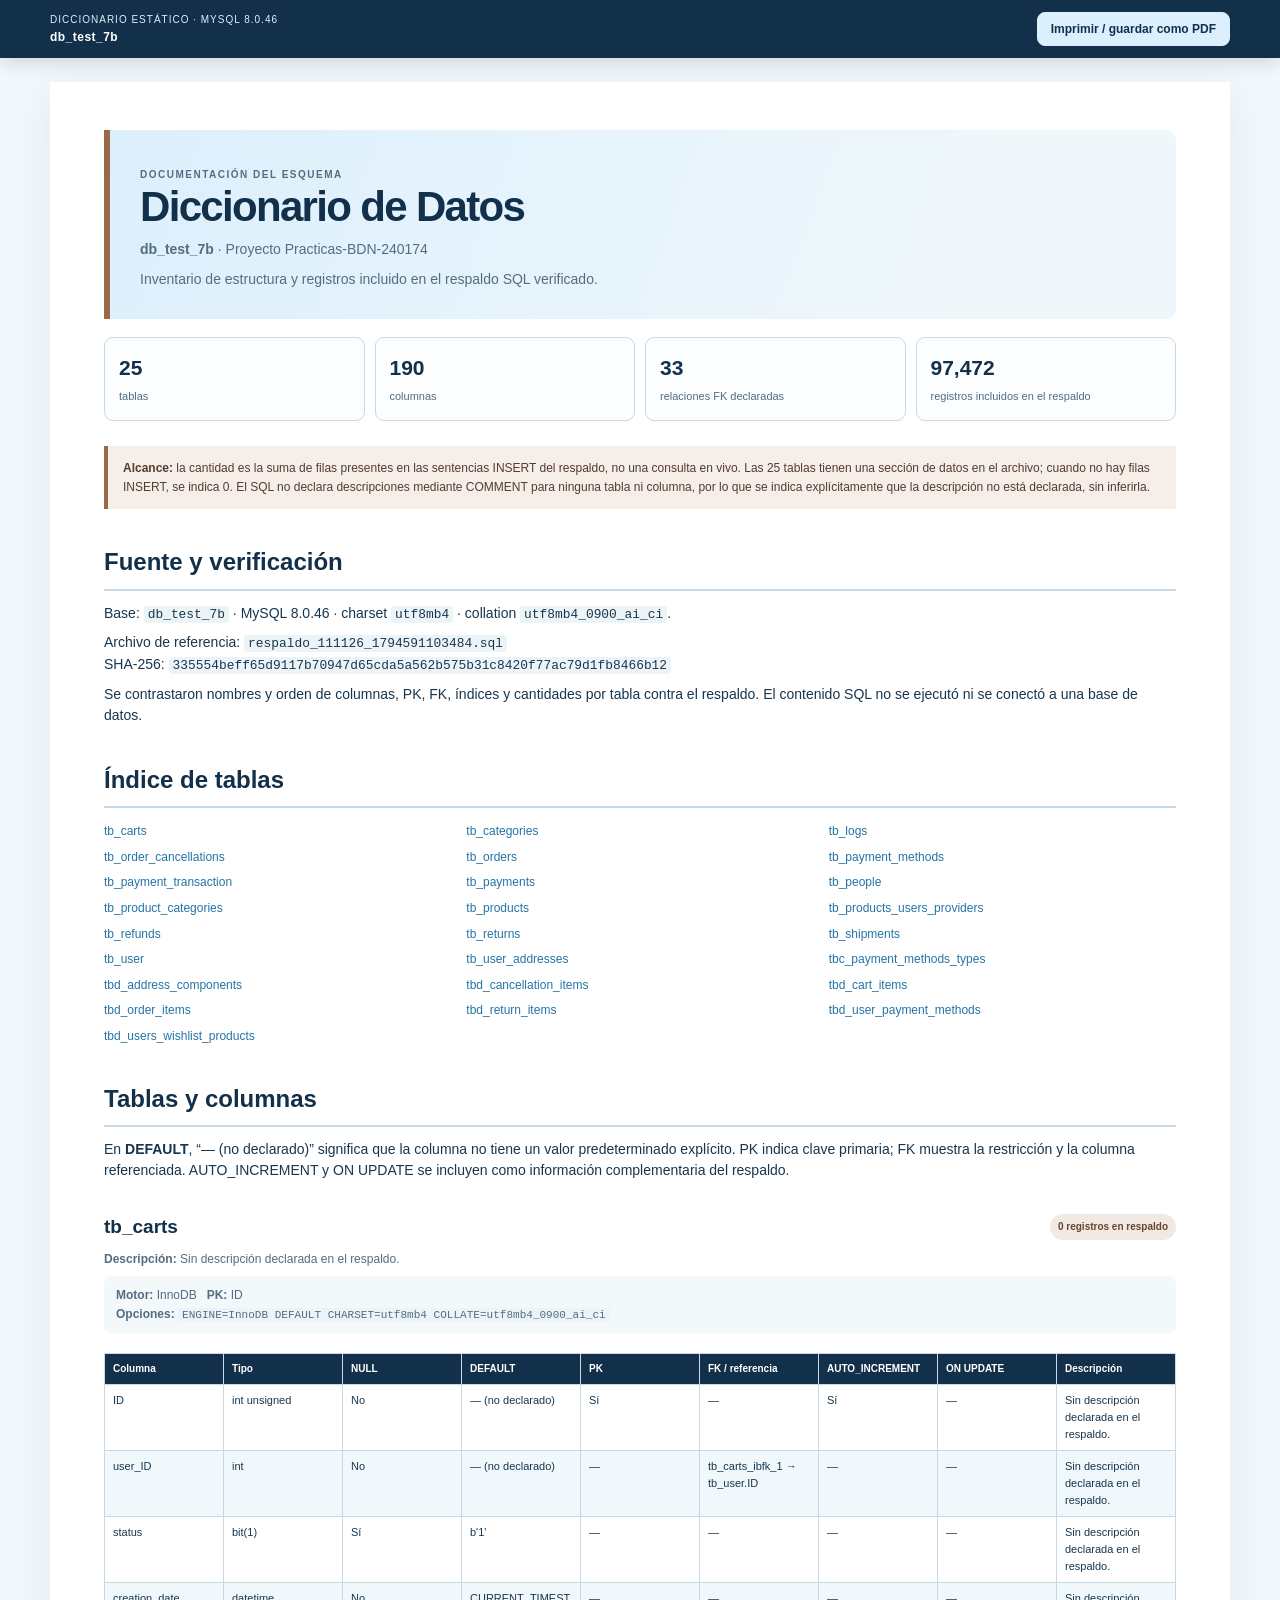
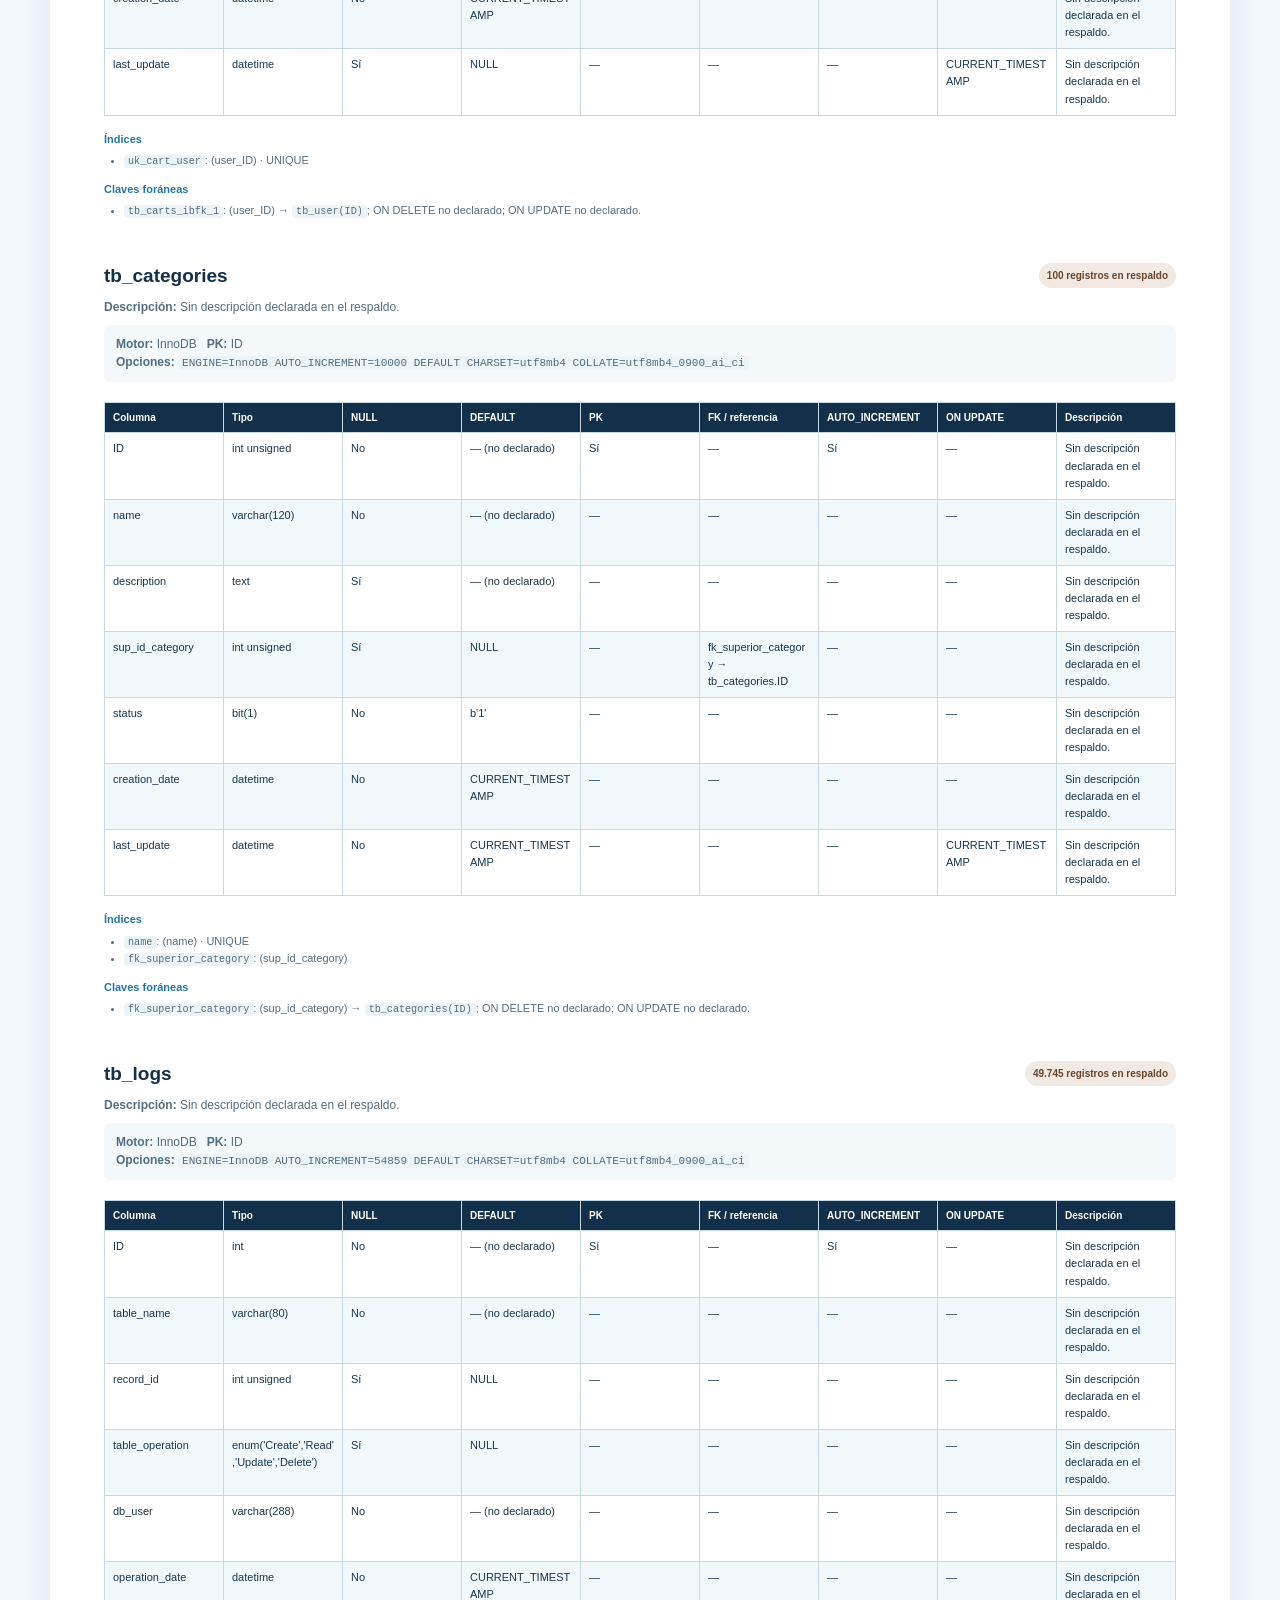
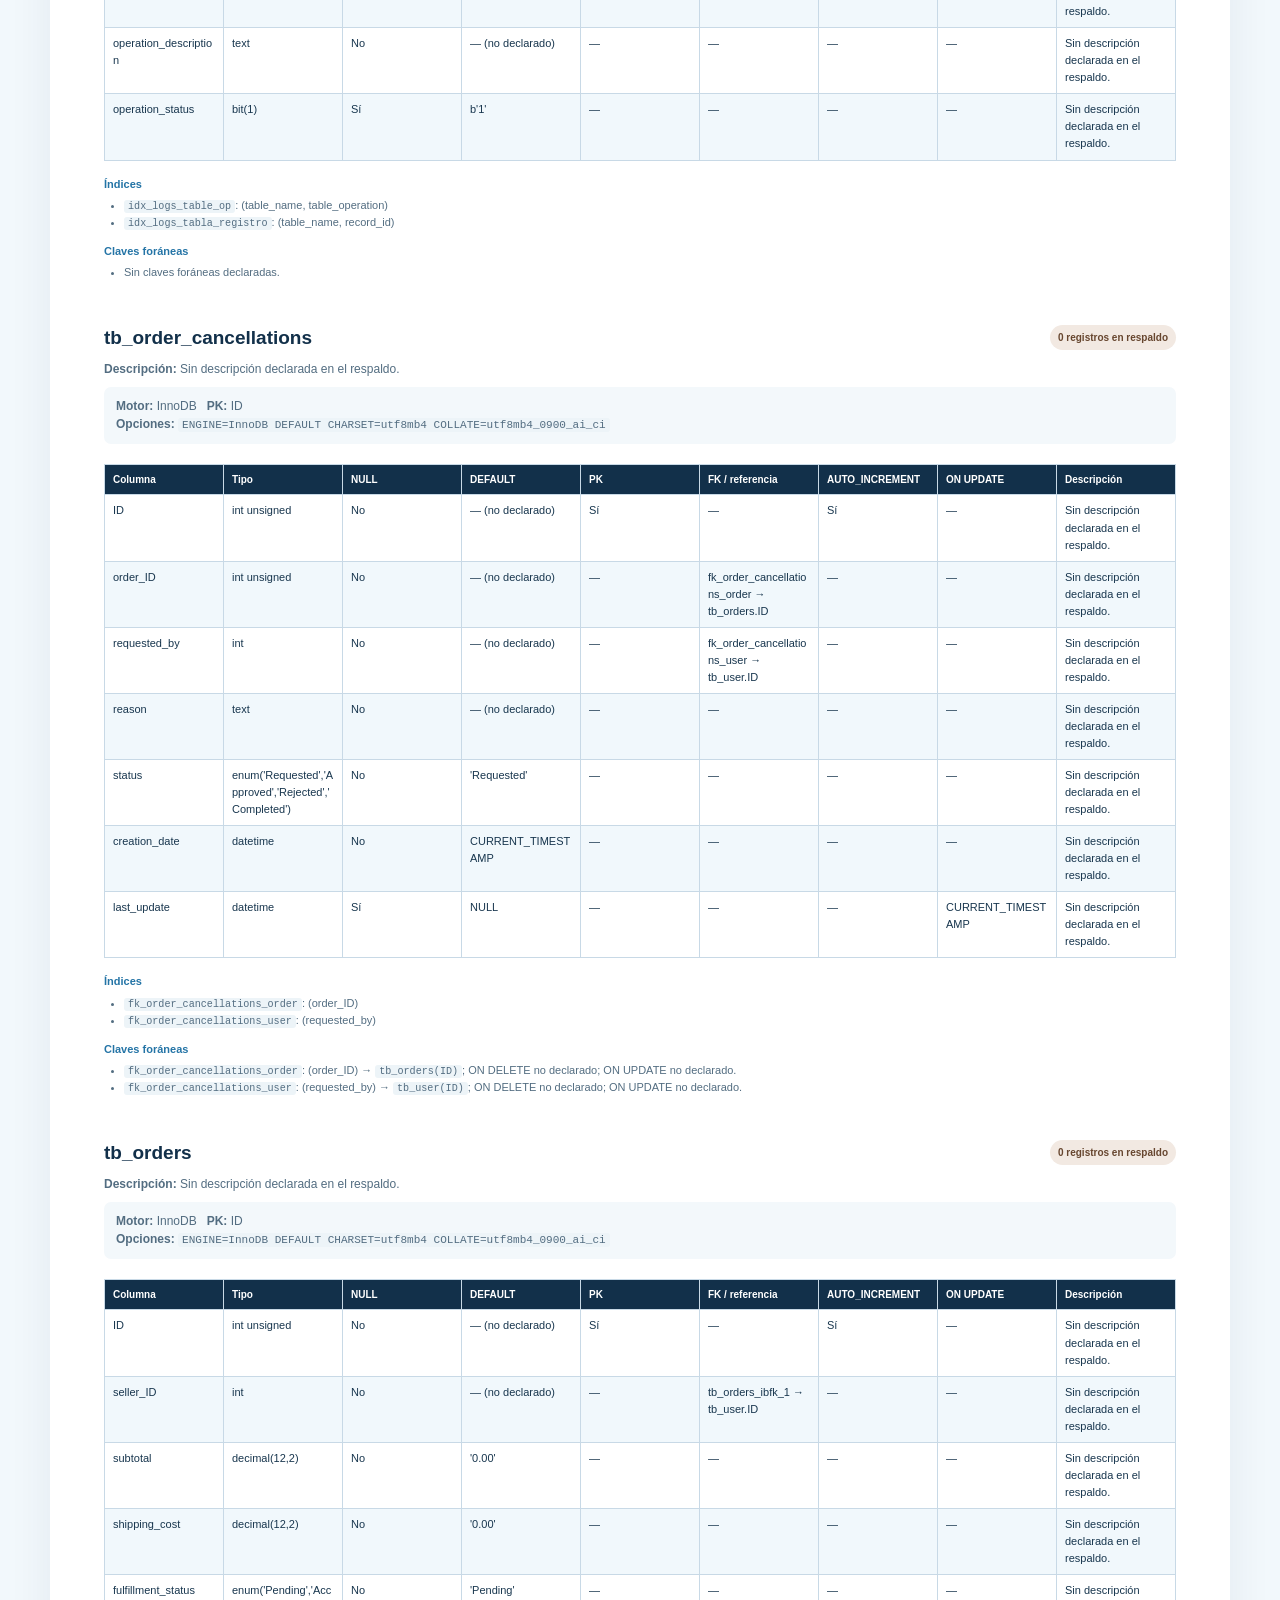
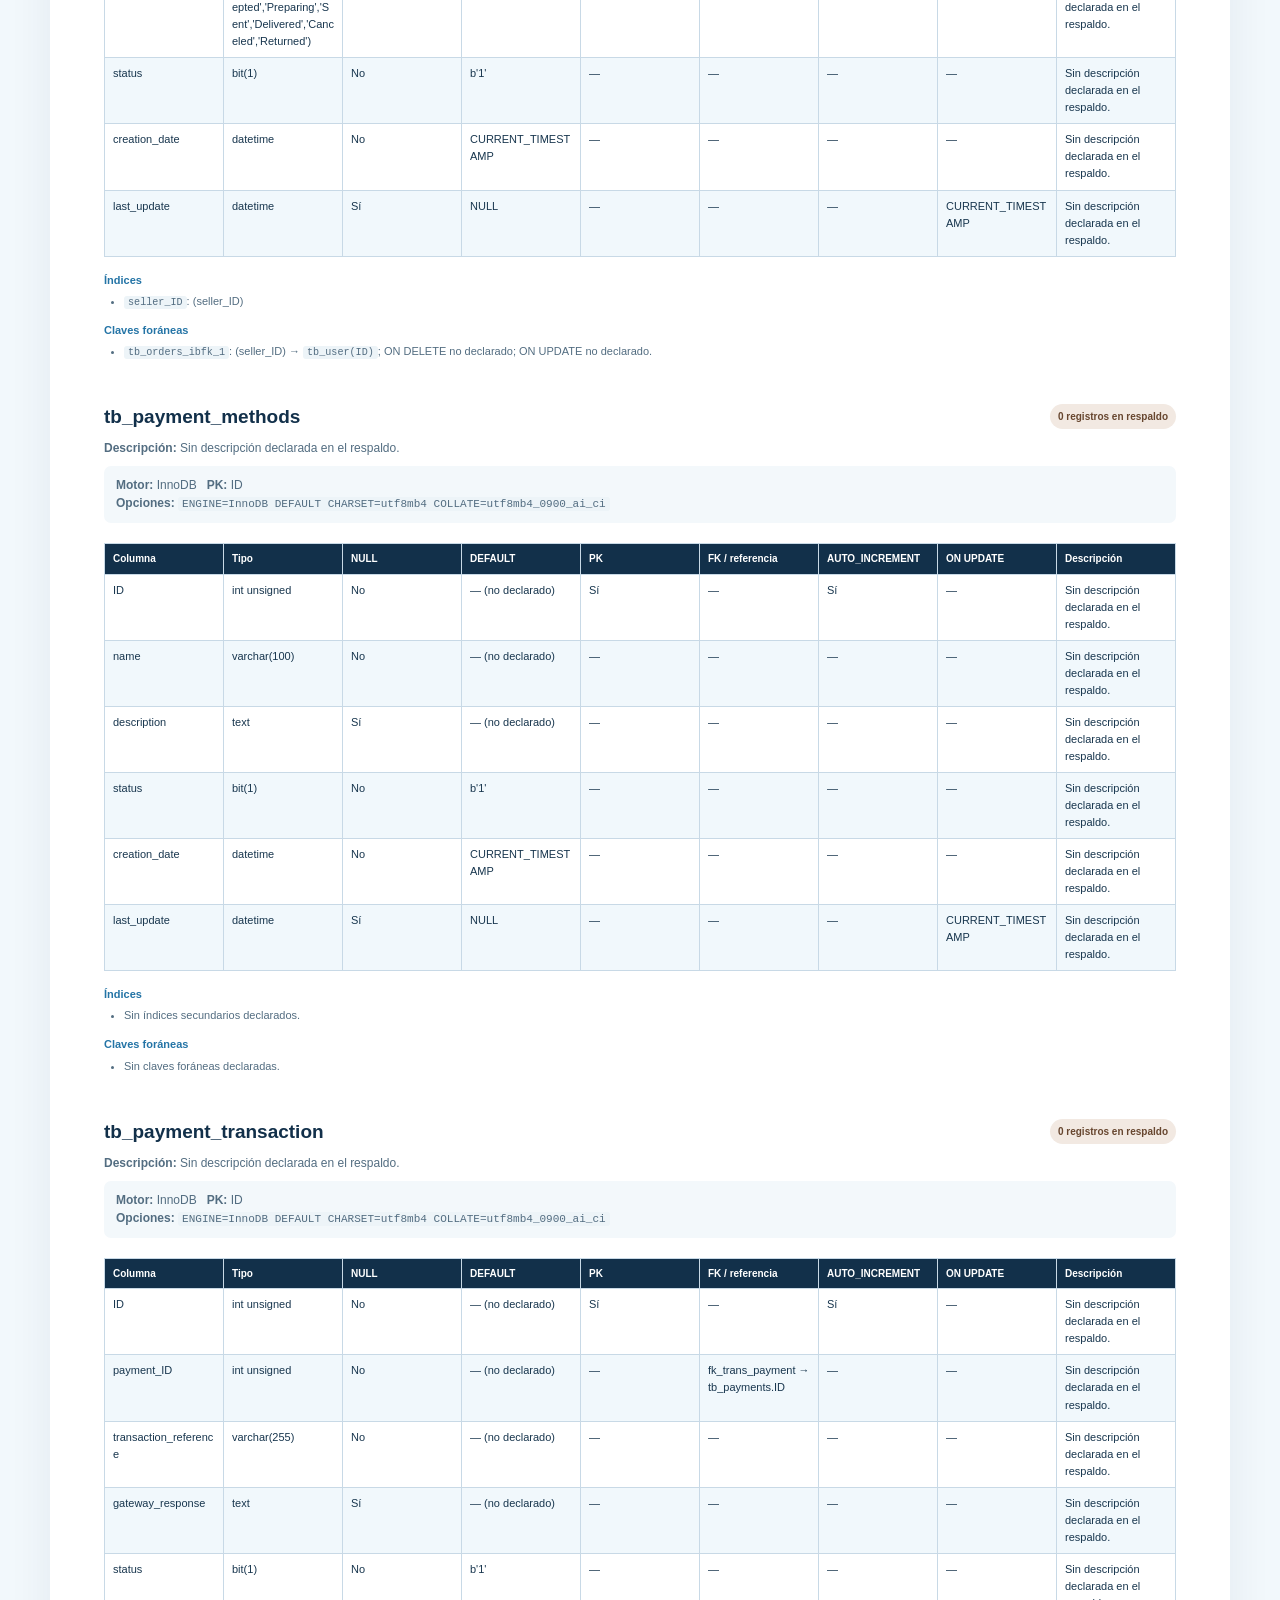
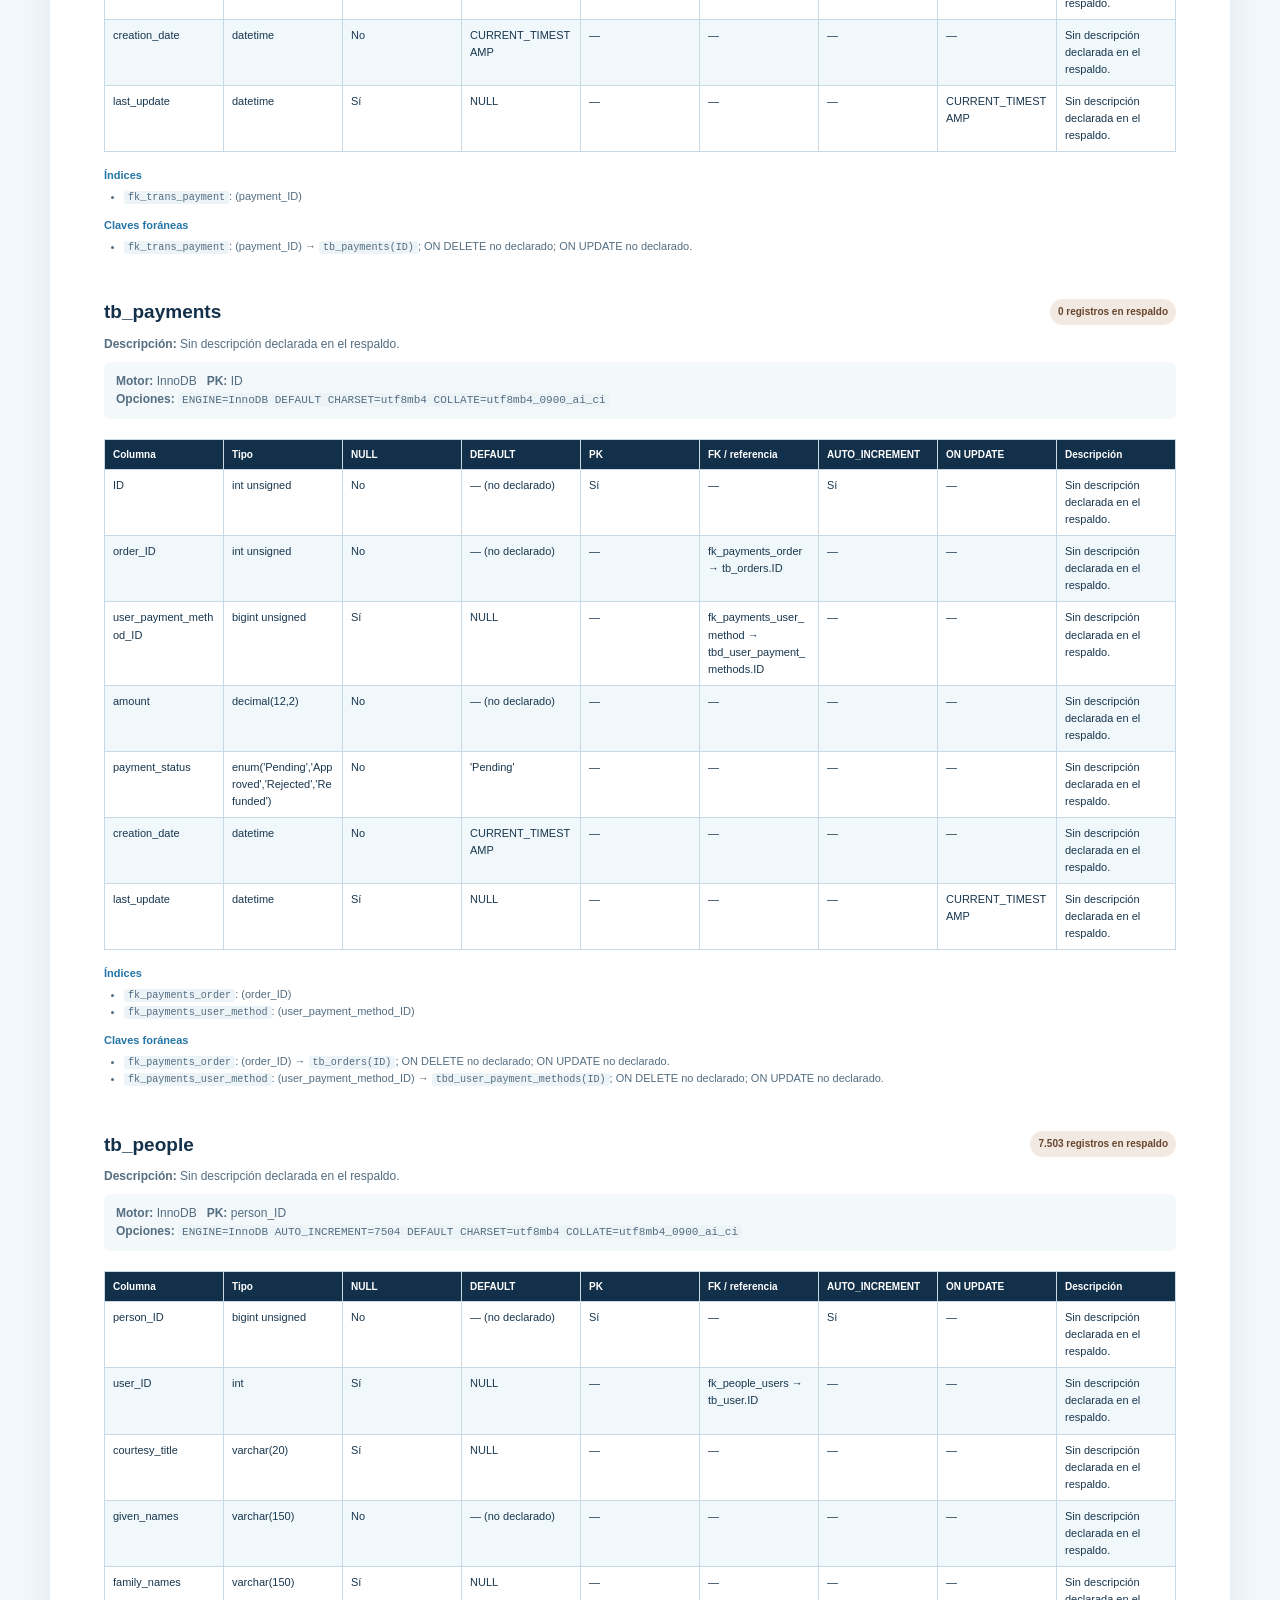
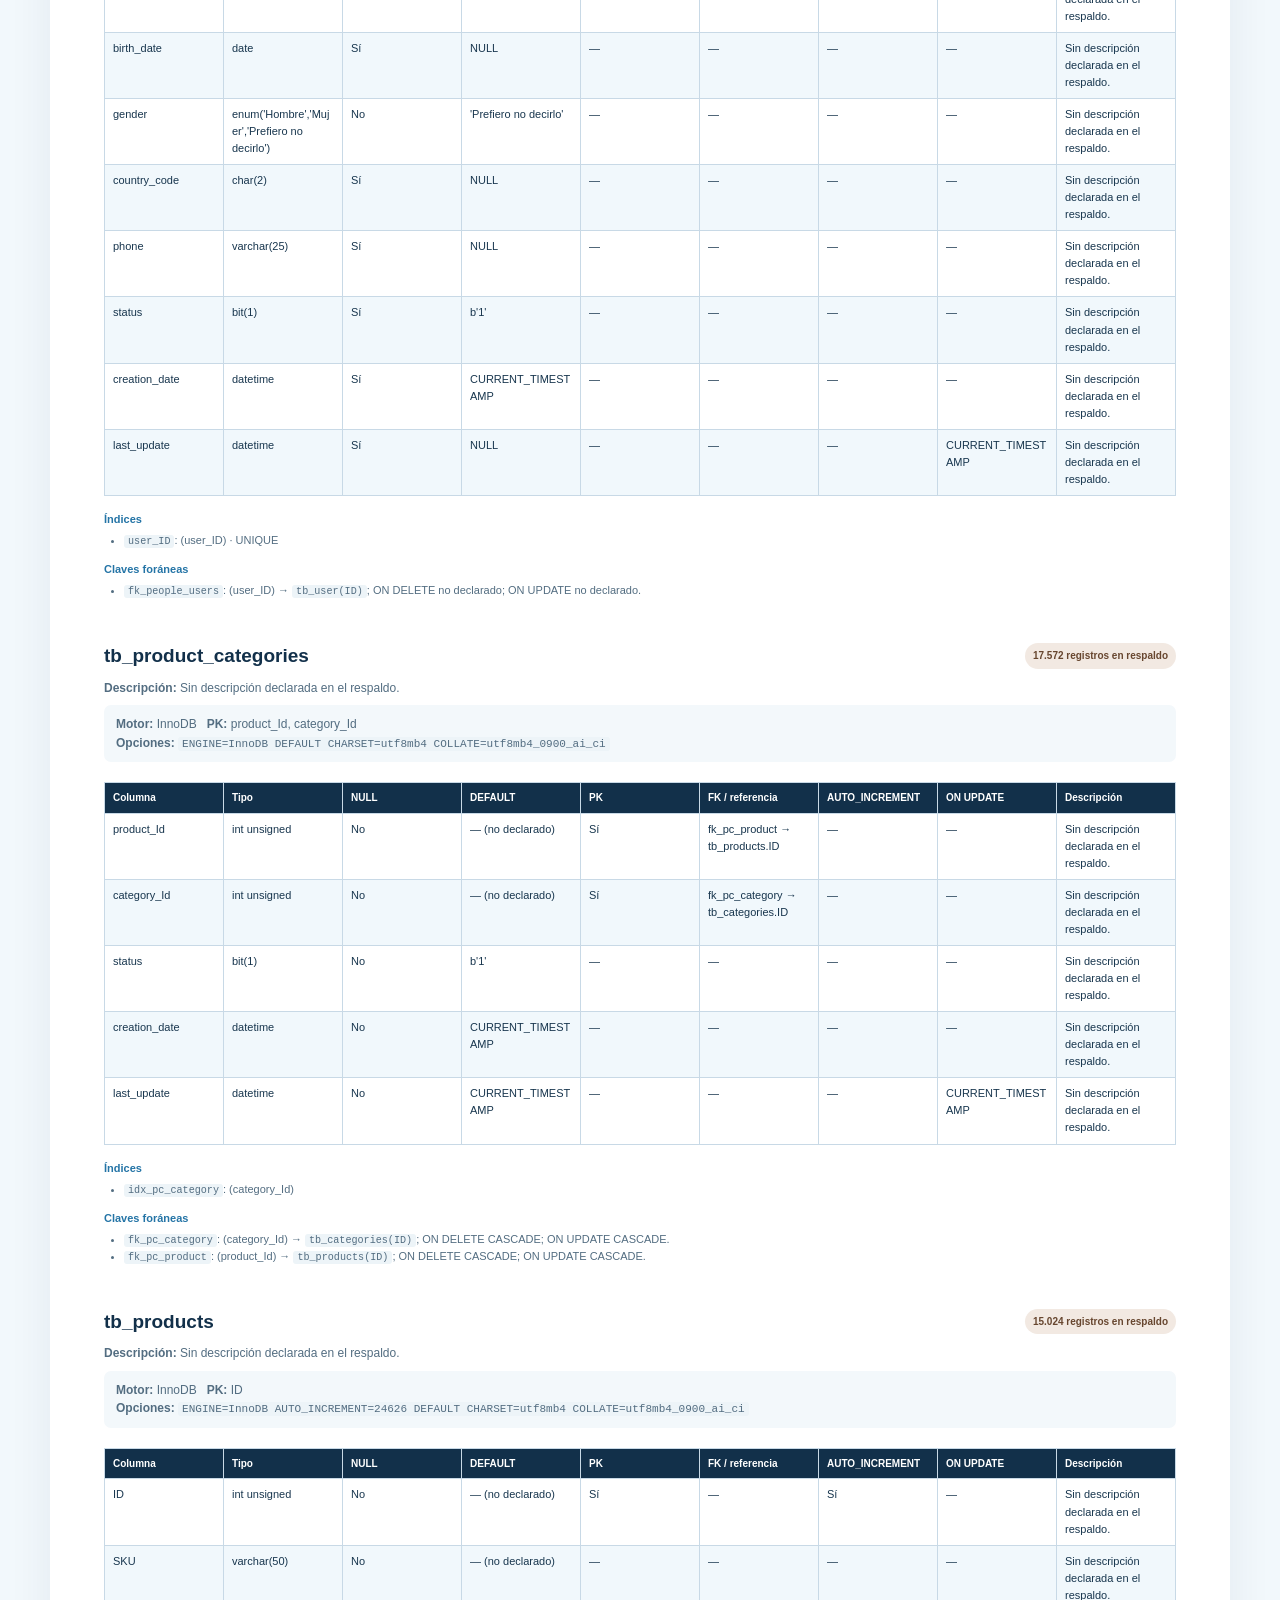
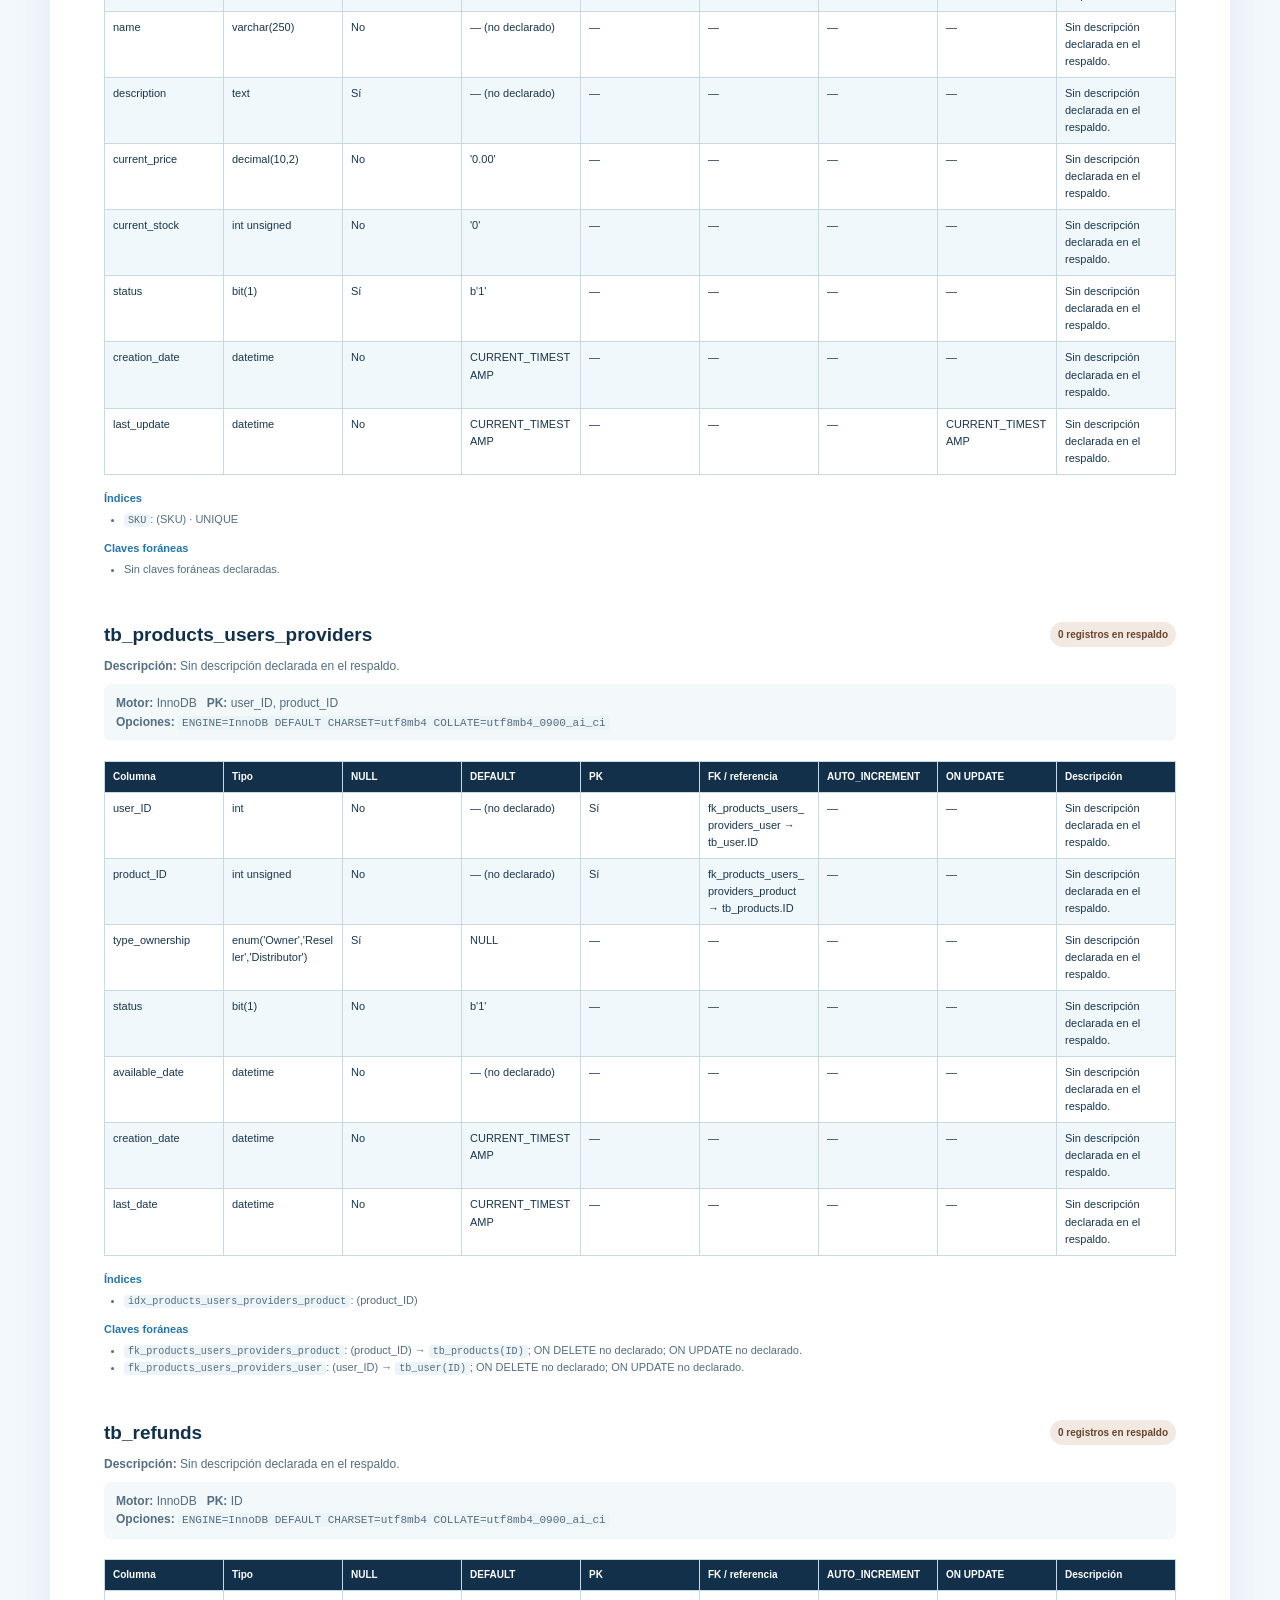
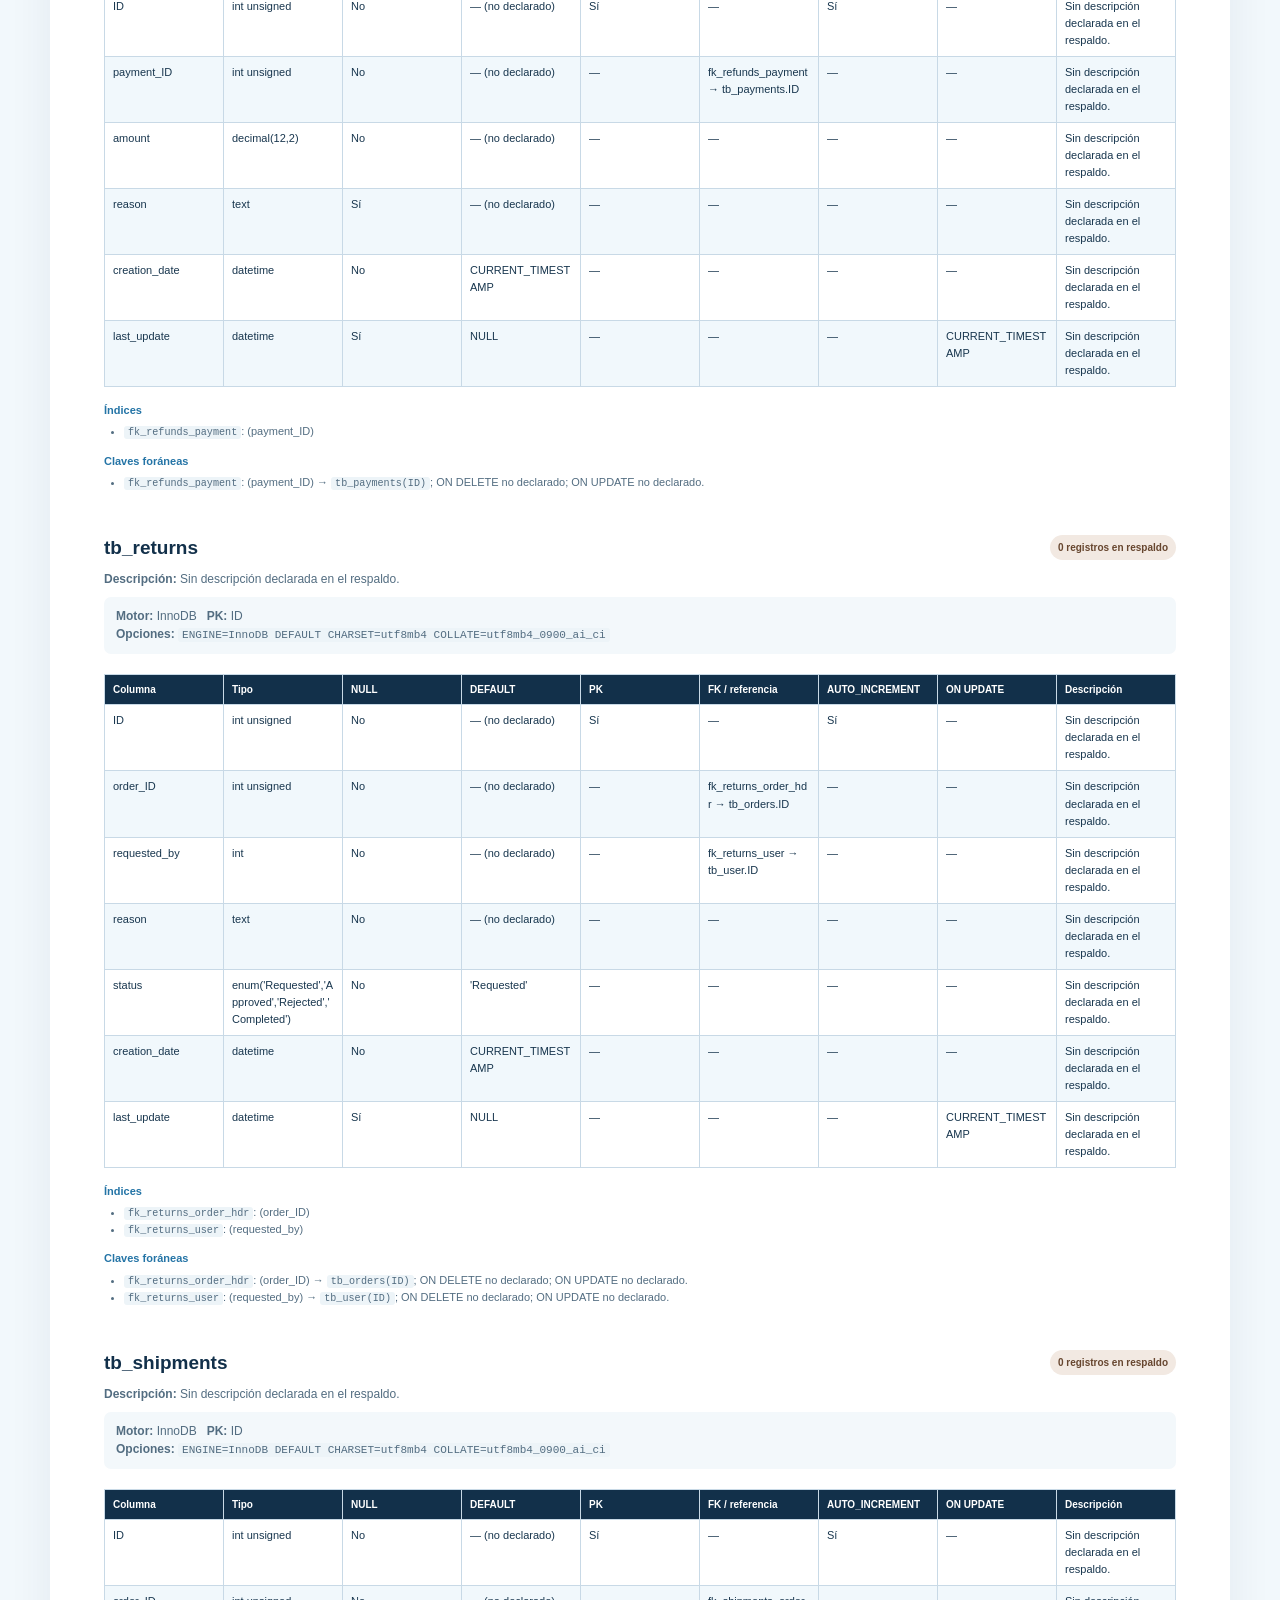
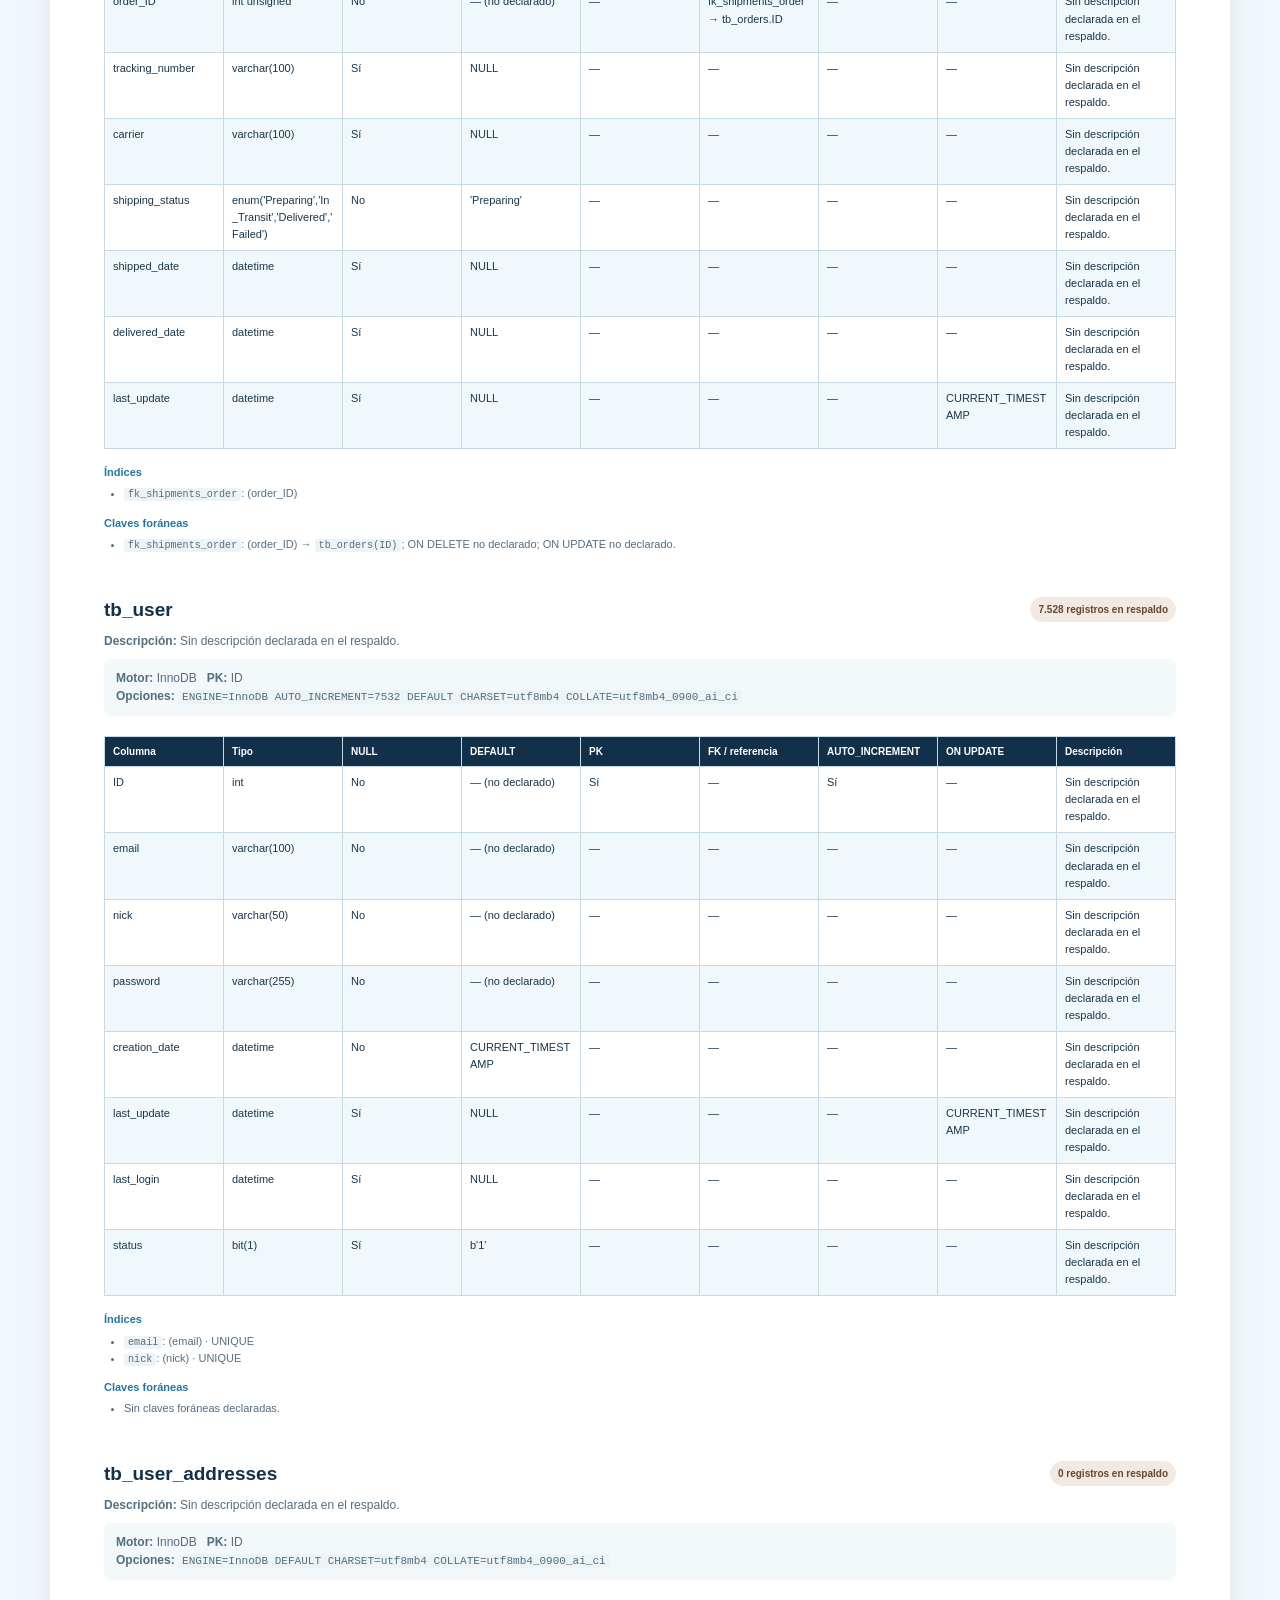
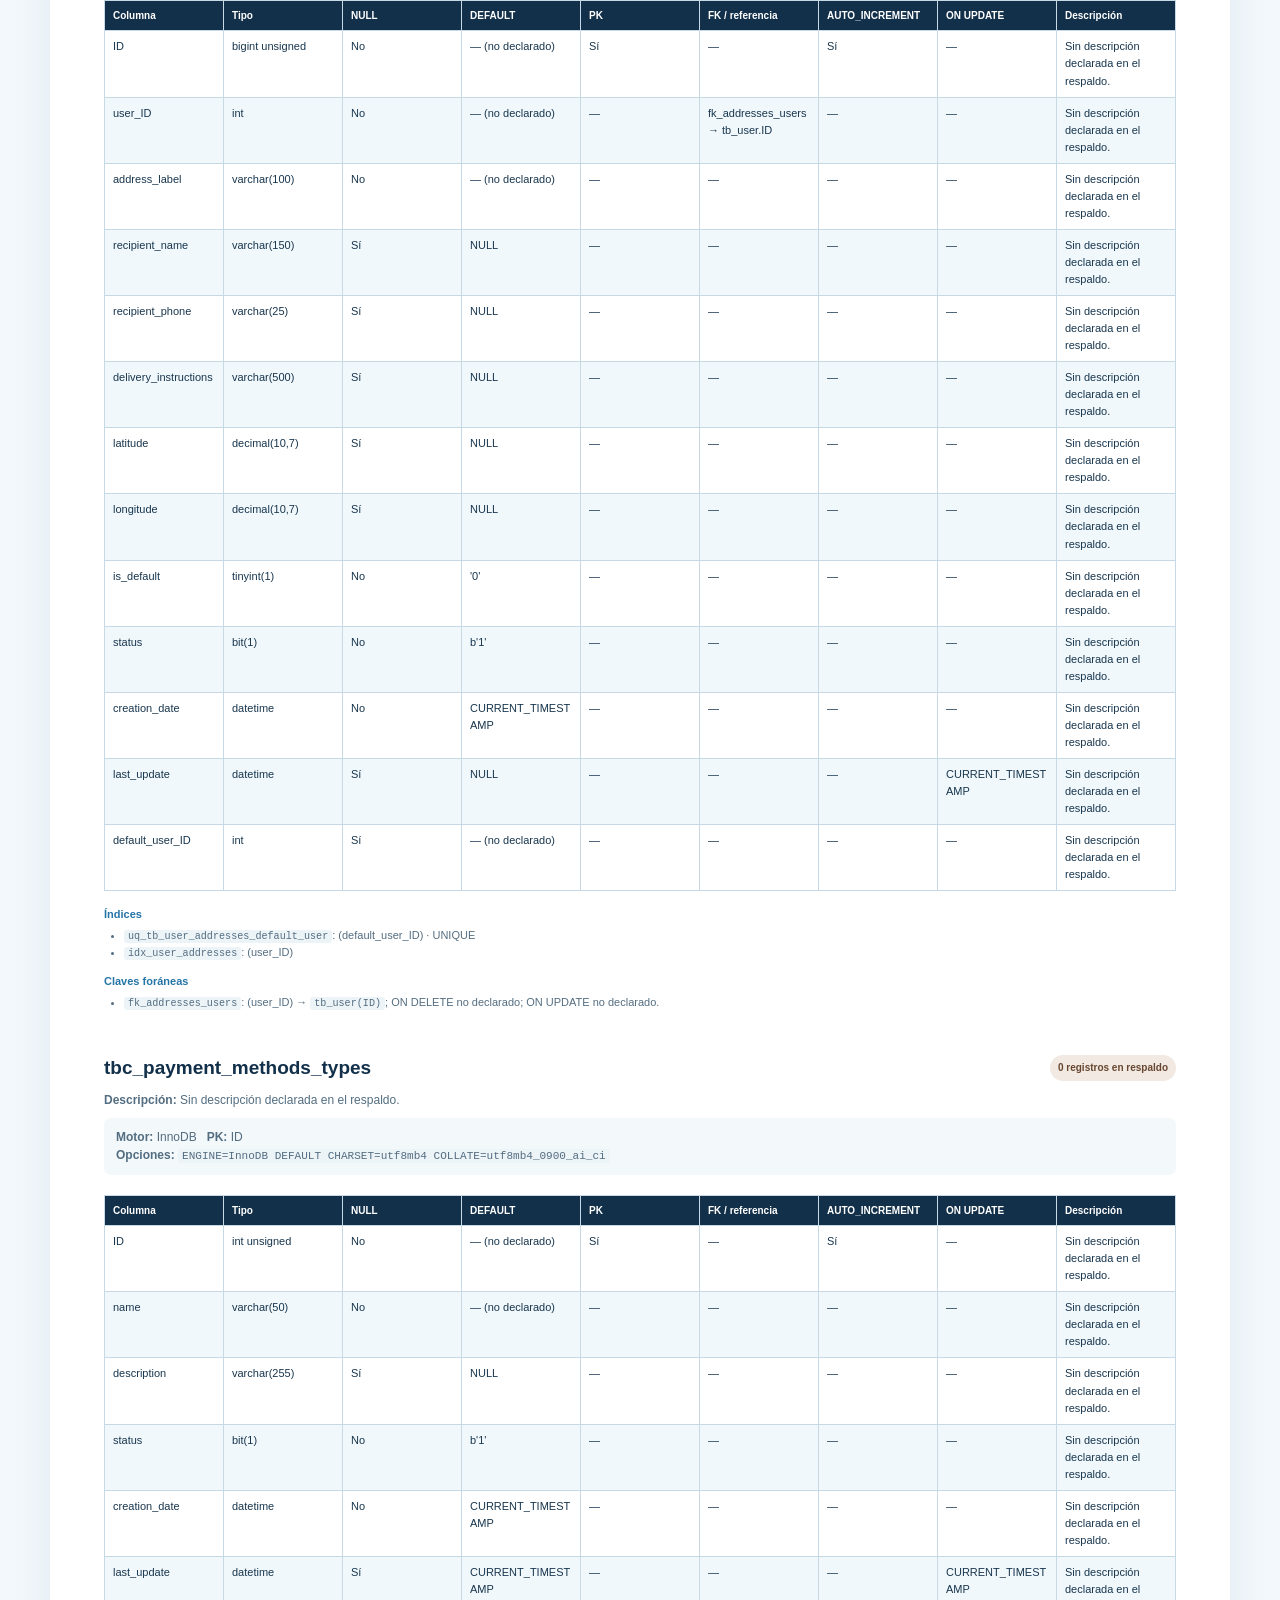
==== commit a31a2553: "Practica03 - Manipulación de Datos en Conexiones Remotas feat: Se modifico el diccionario y diagrama" ====
--- a/Practica03/Diccionario_Datos/index.html
+++ b/Practica03/Diccionario_Datos/index.html
@@ -1,3 +1,198 @@
-<!doctype html><html lang="es"><head><meta charset="utf-8"><meta name="viewport" content="width=device-width, initial-scale=1"><title>Diccionario de Datos · db_test_7b</title><style>
-:root{color-scheme:light;--ink:#172b40;--muted:#596d80;--line:#d7e0e8;--accent:#126b67;--pale:#eef6f5}*{box-sizing:border-box}body{margin:0;background:#edf1f4;color:var(--ink);font:15px/1.58 'Segoe UI',Arial,sans-serif}.page{max-width:1120px;margin:32px auto;background:white;padding:58px 72px;box-shadow:0 12px 40px #19304718}h1{font-size:34px;line-height:1.2;color:#102c43;margin:0 0 18px}h2{font-size:25px;margin:48px 0 14px;padding-bottom:9px;border-bottom:2px solid var(--line);color:#143c50;break-after:avoid}h3{font-size:18px;color:var(--accent);margin:30px 0 10px;break-after:avoid}p{margin:9px 0}code{font: .9em Consolas,monospace;background:#eff3f6;padding:2px 4px;border-radius:3px;overflow-wrap:anywhere}table{border-collapse:collapse;width:100%;font-size:12px;margin:12px 0 24px;table-layout:auto}th{background:#15394e;color:#fff;text-align:left}td,th{border:1px solid var(--line);padding:7px 8px;vertical-align:top;overflow-wrap:anywhere}tbody tr:nth-child(even){background:#f4f8fa}ul{padding-left:24px}li{margin:4px 0}.toc{margin:4px 0 4px 12px;color:#27485d}.cover{border-left:5px solid #1a8b80;background:var(--pale);padding:24px;margin:20px 0 32px}.cover p{color:var(--muted)}@media(max-width:760px){.page{margin:0;padding:24px 16px;box-shadow:none;overflow-x:auto}table{min-width:720px}h1{font-size:28px}}@media print{@page{size:A4;margin:16mm 13mm 18mm}body{background:white;font-size:10pt}.page{margin:0;padding:0;max-width:none;box-shadow:none}h2{break-before:auto}table{font-size:8pt;break-inside:auto}tr{break-inside:avoid;break-after:auto}thead{display:table-header-group}h1,h2,h3{color:#15394e}a{color:inherit;text-decoration:none}}
-</style></head><body><main class="page"><div class="cover"><h1>Diccionario de Datos</h1><p><strong>db_test_7b</strong> · Proyecto Practicas-BDN-240174</p><p>Documento estático generado a partir del dump MySQL 8.0.46. La página y el Markdown son independientes del diagrama interactivo.</p></div><p>﻿# Diccionario de Datos — db_test_7b</p><p><strong>Proyecto:</strong> Practicas-BDN-240174  </p><p><strong>Respaldo fuente:</strong> <code>Practica03/backups/respaldo05_11_26.sql</code>  </p><p><strong>SHA-256:</strong> <code>B4E81FD8411D2A859E3A8A261CE57EACF4BCC628E8C9B92F1DE2B101CA2206F9</code>  </p><p><strong>Fecha de generación:</strong> 7 de noviembre de 2026</p><h2 id="indice">Índice</h2><p class="toc">Información general</p><p class="toc">Tablas y columnas</p><p class="toc">Relaciones declaradas</p><p class="toc">Vistas y rutinas</p><p class="toc">Alcance y limitaciones</p><h2 id="informacion-general">Información general</h2><p>El esquema pertenece a <code>db_test_7b</code>, dump MySQL 8.0.46. Presenta objetos de usuarios, productos, categorías, carritos, pedidos, pagos, envíos, devoluciones y trazabilidad; esta clasificación se deriva de nombres y definiciones SQL, sin atribuir reglas comerciales no declaradas. Charset/collation de base: <code>utf8mb4</code> / <code>utf8mb4_0900_ai_ci</code>. Contiene 25 tablas, 29 vistas y 3 procedimientos; no se hallaron funciones ni triggers. Las tablas usan motor y opciones registrados individualmente en el esquema adjunto del diagrama.</p><h2 id="tablas-y-columnas">Tablas y columnas</h2><p>Las siguientes tablas documentan columnas, tipos completos, nulabilidad, valor predeterminado, PK, FK, AUTO_INCREMENT e índices definidos. <code>—</code> indica ausencia de declaración explícita. El inventario detallado que sigue procede directamente del respaldo seleccionado.</p><h2 id="detalle-por-tabla">Detalle por tabla</h2><h3 id="tb-carts">tb_carts</h3><p>Motor: InnoDB; opciones: DEFAULT CHARSET=utf8mb4 COLLATE=utf8mb4_0900_ai_ci. PK: ID.</p><table><thead><tr><th>Columna</th><th>Tipo</th><th>NULL</th><th>Predeterminado</th><th>PK</th><th>FK</th><th>AUTO_INCREMENT</th></tr></thead><tbody><tr><td>ID</td><td>int unsigned</td><td>No</td><td>—</td><td>Sí</td><td>—</td><td>Sí</td></tr><tr><td>user_ID</td><td>int</td><td>No</td><td>—</td><td>—</td><td>tb_carts_ibfk_1</td><td>—</td></tr><tr><td>creation_date</td><td>datetime</td><td>No</td><td>CURRENT_TIMESTAMP</td><td>—</td><td>—</td><td>—</td></tr></tbody></table><p>Índices:</p><ul><li>uk_cart_user: (user_ID) UNIQUE.</li></ul><p>FK declaradas:</p><ul><li>tb_carts_ibfk_1: (user_ID) → tb_user(ID); ON DELETE no declarado, ON UPDATE no declarado.</li></ul><h3 id="tb-categories">tb_categories</h3><p>Motor: InnoDB; opciones: AUTO_INCREMENT=10000 DEFAULT CHARSET=utf8mb4 COLLATE=utf8mb4_0900_ai_ci. PK: ID.</p><table><thead><tr><td>Columna</td><td>Tipo</td><td>NULL</td><td>Predeterminado</td><td>PK</td><td>FK</td><td>AUTO_INCREMENT</td></tr></thead><tbody><tr><td>ID</td><td>int unsigned</td><td>No</td><td>—</td><td>Sí</td><td>—</td><td>Sí</td></tr><tr><td>name</td><td>varchar(120)</td><td>No</td><td>—</td><td>—</td><td>—</td><td>—</td></tr><tr><td>sup_id_category</td><td>int unsigned DEFAULT</td><td>Sí</td><td>—</td><td>—</td><td>fk_superior_category</td><td>—</td></tr><tr><td>status</td><td>bit(1)</td><td>No</td><td>b'1'</td><td>—</td><td>—</td><td>—</td></tr><tr><td>creation_date</td><td>datetime</td><td>No</td><td>CURRENT_TIMESTAMP</td><td>—</td><td>—</td><td>—</td></tr><tr><td>last_update</td><td>datetime</td><td>No</td><td>CURRENT_TIMESTAMP ON UPDATE CURRENT_TIMESTAMP</td><td>—</td><td>—</td><td>—</td></tr></tbody></table><p>Índices:</p><ul><li>name: (name) UNIQUE.</li><li>fk_superior_category: (sup_id_category).</li></ul><p>FK declaradas:</p><ul><li>fk_superior_category: (sup_id_category) → tb_categories(ID); ON DELETE no declarado, ON UPDATE no declarado.</li></ul><h3 id="tb-logs">tb_logs</h3><p>Motor: InnoDB; opciones: AUTO_INCREMENT=34857 DEFAULT CHARSET=utf8mb4 COLLATE=utf8mb4_0900_ai_ci. PK: ID.</p><table><thead><tr><td>Columna</td><td>Tipo</td><td>NULL</td><td>Predeterminado</td><td>PK</td><td>FK</td><td>AUTO_INCREMENT</td></tr></thead><tbody><tr><td>ID</td><td>int</td><td>No</td><td>—</td><td>Sí</td><td>—</td><td>Sí</td></tr><tr><td>table_name</td><td>varchar(80)</td><td>No</td><td>—</td><td>—</td><td>—</td><td>—</td></tr><tr><td>record_id</td><td>int unsigned DEFAULT</td><td>Sí</td><td>—</td><td>—</td><td>—</td><td>—</td></tr><tr><td>table_operation</td><td>enum('Create','Read','Update','Delete') DEFAULT</td><td>Sí</td><td>—</td><td>—</td><td>—</td><td>—</td></tr><tr><td>db_user</td><td>varchar(288)</td><td>No</td><td>—</td><td>—</td><td>—</td><td>—</td></tr><tr><td>operation_date</td><td>datetime</td><td>No</td><td>CURRENT_TIMESTAMP</td><td>—</td><td>—</td><td>—</td></tr><tr><td>operation_description</td><td>text</td><td>No</td><td>—</td><td>—</td><td>—</td><td>—</td></tr></tbody></table><p>Índices:</p><ul><li>idx_logs_table_op: (table_name, table_operation).</li><li>idx_logs_tabla_registro: (table_name, record_id).</li></ul><h3 id="tb-order-cancellations">tb_order_cancellations</h3><p>Motor: InnoDB; opciones: DEFAULT CHARSET=utf8mb4 COLLATE=utf8mb4_0900_ai_ci. PK: ID.</p><table><thead><tr><td>Columna</td><td>Tipo</td><td>NULL</td><td>Predeterminado</td><td>PK</td><td>FK</td><td>AUTO_INCREMENT</td></tr></thead><tbody><tr><td>ID</td><td>int unsigned</td><td>No</td><td>—</td><td>Sí</td><td>—</td><td>Sí</td></tr><tr><td>order_ID</td><td>int unsigned</td><td>No</td><td>—</td><td>—</td><td>fk_order_cancellations_order</td><td>—</td></tr><tr><td>requested_by</td><td>int</td><td>No</td><td>—</td><td>—</td><td>fk_order_cancellations_user</td><td>—</td></tr><tr><td>reason</td><td>text</td><td>No</td><td>—</td><td>—</td><td>—</td><td>—</td></tr><tr><td>status</td><td>enum('Requested','Approved','Rejected','Completed')</td><td>No</td><td>'Requested'</td><td>—</td><td>—</td><td>—</td></tr><tr><td>creation_date</td><td>datetime</td><td>No</td><td>CURRENT_TIMESTAMP</td><td>—</td><td>—</td><td>—</td></tr></tbody></table><p>Índices:</p><ul><li>fk_order_cancellations_order: (order_ID).</li><li>fk_order_cancellations_user: (requested_by).</li></ul><p>FK declaradas:</p><ul><li>fk_order_cancellations_order: (order_ID) → tb_orders(ID); ON DELETE no declarado, ON UPDATE no declarado.</li><li>fk_order_cancellations_user: (requested_by) → tb_user(ID); ON DELETE no declarado, ON UPDATE no declarado.</li></ul><h3 id="tb-orders">tb_orders</h3><p>Motor: InnoDB; opciones: DEFAULT CHARSET=utf8mb4 COLLATE=utf8mb4_0900_ai_ci. PK: ID.</p><table><thead><tr><td>Columna</td><td>Tipo</td><td>NULL</td><td>Predeterminado</td><td>PK</td><td>FK</td><td>AUTO_INCREMENT</td></tr></thead><tbody><tr><td>ID</td><td>int unsigned</td><td>No</td><td>—</td><td>Sí</td><td>—</td><td>Sí</td></tr><tr><td>seller_ID</td><td>int</td><td>No</td><td>—</td><td>—</td><td>tb_orders_ibfk_1</td><td>—</td></tr><tr><td>subtotal</td><td>decimal(12,2)</td><td>No</td><td>'0.00'</td><td>—</td><td>—</td><td>—</td></tr><tr><td>shipping_cost</td><td>decimal(12,2)</td><td>No</td><td>'0.00'</td><td>—</td><td>—</td><td>—</td></tr><tr><td>fulfillment_status</td><td>enum('Pending','Accepted','Preparing','Sent','Delivered','Canceled','Returned')</td><td>No</td><td>'Pending'</td><td>—</td><td>—</td><td>—</td></tr><tr><td>status</td><td>bit(1)</td><td>No</td><td>b'1'</td><td>—</td><td>—</td><td>—</td></tr><tr><td>creation_date</td><td>datetime</td><td>No</td><td>CURRENT_TIMESTAMP</td><td>—</td><td>—</td><td>—</td></tr></tbody></table><p>Índices:</p><ul><li>seller_ID: (seller_ID).</li></ul><p>FK declaradas:</p><ul><li>tb_orders_ibfk_1: (seller_ID) → tb_user(ID); ON DELETE no declarado, ON UPDATE no declarado.</li></ul><h3 id="tb-payment-methods">tb_payment_methods</h3><p>Motor: InnoDB; opciones: DEFAULT CHARSET=utf8mb4 COLLATE=utf8mb4_0900_ai_ci. PK: ID.</p><table><thead><tr><td>Columna</td><td>Tipo</td><td>NULL</td><td>Predeterminado</td><td>PK</td><td>FK</td><td>AUTO_INCREMENT</td></tr></thead><tbody><tr><td>ID</td><td>int unsigned</td><td>No</td><td>—</td><td>Sí</td><td>—</td><td>Sí</td></tr><tr><td>name</td><td>varchar(100)</td><td>No</td><td>—</td><td>—</td><td>—</td><td>—</td></tr><tr><td>status</td><td>bit(1)</td><td>No</td><td>b'1'</td><td>—</td><td>—</td><td>—</td></tr><tr><td>creation_date</td><td>datetime</td><td>No</td><td>CURRENT_TIMESTAMP</td><td>—</td><td>—</td><td>—</td></tr></tbody></table><p>Índices:</p><ul><li>Ninguno secundario explícito.</li></ul><h3 id="tb-payment-transaction">tb_payment_transaction</h3><p>Motor: InnoDB; opciones: DEFAULT CHARSET=utf8mb4 COLLATE=utf8mb4_0900_ai_ci. PK: ID.</p><table><thead><tr><td>Columna</td><td>Tipo</td><td>NULL</td><td>Predeterminado</td><td>PK</td><td>FK</td><td>AUTO_INCREMENT</td></tr></thead><tbody><tr><td>ID</td><td>int unsigned</td><td>No</td><td>—</td><td>Sí</td><td>—</td><td>Sí</td></tr><tr><td>payment_ID</td><td>int unsigned</td><td>No</td><td>—</td><td>—</td><td>fk_trans_payment</td><td>—</td></tr><tr><td>transaction_reference</td><td>varchar(255)</td><td>No</td><td>—</td><td>—</td><td>—</td><td>—</td></tr><tr><td>status</td><td>bit(1)</td><td>No</td><td>b'1'</td><td>—</td><td>—</td><td>—</td></tr><tr><td>creation_date</td><td>datetime</td><td>No</td><td>CURRENT_TIMESTAMP</td><td>—</td><td>—</td><td>—</td></tr></tbody></table><p>Índices:</p><ul><li>fk_trans_payment: (payment_ID).</li></ul><p>FK declaradas:</p><ul><li>fk_trans_payment: (payment_ID) → tb_payments(ID); ON DELETE no declarado, ON UPDATE no declarado.</li></ul><h3 id="tb-payments">tb_payments</h3><p>Motor: InnoDB; opciones: DEFAULT CHARSET=utf8mb4 COLLATE=utf8mb4_0900_ai_ci. PK: ID.</p><table><thead><tr><td>Columna</td><td>Tipo</td><td>NULL</td><td>Predeterminado</td><td>PK</td><td>FK</td><td>AUTO_INCREMENT</td></tr></thead><tbody><tr><td>ID</td><td>int unsigned</td><td>No</td><td>—</td><td>Sí</td><td>—</td><td>Sí</td></tr><tr><td>order_ID</td><td>int unsigned</td><td>No</td><td>—</td><td>—</td><td>fk_payments_order</td><td>—</td></tr><tr><td>user_payment_method_ID</td><td>bigint unsigned DEFAULT</td><td>Sí</td><td>—</td><td>—</td><td>fk_payments_user_method</td><td>—</td></tr><tr><td>amount</td><td>decimal(12,2)</td><td>No</td><td>—</td><td>—</td><td>—</td><td>—</td></tr><tr><td>payment_status</td><td>enum('Pending','Approved','Rejected','Refunded')</td><td>No</td><td>'Pending'</td><td>—</td><td>—</td><td>—</td></tr><tr><td>creation_date</td><td>datetime</td><td>No</td><td>CURRENT_TIMESTAMP</td><td>—</td><td>—</td><td>—</td></tr></tbody></table><p>Índices:</p><ul><li>fk_payments_order: (order_ID).</li><li>fk_payments_user_method: (user_payment_method_ID).</li></ul><p>FK declaradas:</p><ul><li>fk_payments_order: (order_ID) → tb_orders(ID); ON DELETE no declarado, ON UPDATE no declarado.</li><li>fk_payments_user_method: (user_payment_method_ID) → tbd_user_payment_methods(ID); ON DELETE no declarado, ON UPDATE no declarado.</li></ul><h3 id="tb-people">tb_people</h3><p>Motor: InnoDB; opciones: AUTO_INCREMENT=7503 DEFAULT CHARSET=utf8mb4 COLLATE=utf8mb4_0900_ai_ci. PK: person_ID.</p><table><thead><tr><td>Columna</td><td>Tipo</td><td>NULL</td><td>Predeterminado</td><td>PK</td><td>FK</td><td>AUTO_INCREMENT</td></tr></thead><tbody><tr><td>person_ID</td><td>bigint unsigned</td><td>No</td><td>—</td><td>Sí</td><td>—</td><td>Sí</td></tr><tr><td>user_ID</td><td>int DEFAULT</td><td>Sí</td><td>—</td><td>—</td><td>fk_people_users</td><td>—</td></tr><tr><td>courtesy_title</td><td>varchar(20) DEFAULT</td><td>Sí</td><td>—</td><td>—</td><td>—</td><td>—</td></tr><tr><td>given_names</td><td>varchar(150)</td><td>No</td><td>—</td><td>—</td><td>—</td><td>—</td></tr><tr><td>family_names</td><td>varchar(150) DEFAULT</td><td>Sí</td><td>—</td><td>—</td><td>—</td><td>—</td></tr><tr><td>birth_date</td><td>date DEFAULT</td><td>Sí</td><td>—</td><td>—</td><td>—</td><td>—</td></tr><tr><td>gender</td><td>enum('Hombre','Mujer','Prefiero no decirlo')</td><td>No</td><td>'Prefiero no decirlo'</td><td>—</td><td>—</td><td>—</td></tr><tr><td>country_code</td><td>char(2) DEFAULT</td><td>Sí</td><td>—</td><td>—</td><td>—</td><td>—</td></tr><tr><td>phone</td><td>varchar(25) DEFAULT</td><td>Sí</td><td>—</td><td>—</td><td>—</td><td>—</td></tr></tbody></table><p>Índices:</p><ul><li>user_ID: (user_ID) UNIQUE.</li></ul><p>FK declaradas:</p><ul><li>fk_people_users: (user_ID) → tb_user(ID); ON DELETE no declarado, ON UPDATE no declarado.</li></ul><h3 id="tb-product-categories">tb_product_categories</h3><p>Motor: InnoDB; opciones: DEFAULT CHARSET=utf8mb4 COLLATE=utf8mb4_0900_ai_ci. PK: product_Id, category_Id.</p><table><thead><tr><td>Columna</td><td>Tipo</td><td>NULL</td><td>Predeterminado</td><td>PK</td><td>FK</td><td>AUTO_INCREMENT</td></tr></thead><tbody><tr><td>product_Id</td><td>int unsigned</td><td>No</td><td>—</td><td>Sí</td><td>fk_pc_product</td><td>—</td></tr><tr><td>category_Id</td><td>int unsigned</td><td>No</td><td>—</td><td>Sí</td><td>fk_pc_category</td><td>—</td></tr><tr><td>status</td><td>bit(1)</td><td>No</td><td>b'1'</td><td>—</td><td>—</td><td>—</td></tr><tr><td>creation_date</td><td>datetime</td><td>No</td><td>CURRENT_TIMESTAMP</td><td>—</td><td>—</td><td>—</td></tr><tr><td>last_update</td><td>datetime</td><td>No</td><td>CURRENT_TIMESTAMP ON UPDATE CURRENT_TIMESTAMP</td><td>—</td><td>—</td><td>—</td></tr></tbody></table><p>Índices:</p><ul><li>idx_pc_category: (category_Id).</li></ul><p>FK declaradas:</p><ul><li>fk_pc_category: (category_Id) → tb_categories(ID); ON DELETE CASCADE ON UPDATE CASCADE, ON UPDATE CASCADE.</li><li>fk_pc_product: (product_Id) → tb_products(ID); ON DELETE CASCADE ON UPDATE CASCADE, ON UPDATE CASCADE.</li></ul><h3 id="tb-products">tb_products</h3><p>Motor: InnoDB; opciones: AUTO_INCREMENT=8243 DEFAULT CHARSET=utf8mb4 COLLATE=utf8mb4_0900_ai_ci. PK: ID.</p><table><thead><tr><td>Columna</td><td>Tipo</td><td>NULL</td><td>Predeterminado</td><td>PK</td><td>FK</td><td>AUTO_INCREMENT</td></tr></thead><tbody><tr><td>ID</td><td>int unsigned</td><td>No</td><td>—</td><td>Sí</td><td>—</td><td>Sí</td></tr><tr><td>SKU</td><td>varchar(50)</td><td>No</td><td>—</td><td>—</td><td>—</td><td>—</td></tr><tr><td>name</td><td>varchar(250)</td><td>No</td><td>—</td><td>—</td><td>—</td><td>—</td></tr><tr><td>current_price</td><td>decimal(10,2)</td><td>No</td><td>'0.00'</td><td>—</td><td>—</td><td>—</td></tr><tr><td>current_stock</td><td>int unsigned</td><td>No</td><td>'0'</td><td>—</td><td>—</td><td>—</td></tr><tr><td>creation_date</td><td>datetime</td><td>No</td><td>CURRENT_TIMESTAMP</td><td>—</td><td>—</td><td>—</td></tr><tr><td>last_update</td><td>datetime</td><td>No</td><td>CURRENT_TIMESTAMP ON UPDATE CURRENT_TIMESTAMP</td><td>—</td><td>—</td><td>—</td></tr></tbody></table><p>Índices:</p><ul><li>SKU: (SKU) UNIQUE.</li></ul><h3 id="tb-products-users-providers">tb_products_users_providers</h3><p>Motor: InnoDB; opciones: DEFAULT CHARSET=utf8mb4 COLLATE=utf8mb4_0900_ai_ci. PK: user_ID, product_ID.</p><table><thead><tr><td>Columna</td><td>Tipo</td><td>NULL</td><td>Predeterminado</td><td>PK</td><td>FK</td><td>AUTO_INCREMENT</td></tr></thead><tbody><tr><td>user_ID</td><td>int</td><td>No</td><td>—</td><td>Sí</td><td>fk_products_users_providers_user</td><td>—</td></tr><tr><td>product_ID</td><td>int unsigned</td><td>No</td><td>—</td><td>Sí</td><td>fk_products_users_providers_product</td><td>—</td></tr><tr><td>type_ownership</td><td>enum('Owner','Reseller','Distributor') DEFAULT</td><td>Sí</td><td>—</td><td>—</td><td>—</td><td>—</td></tr><tr><td>status</td><td>bit(1)</td><td>No</td><td>b'1'</td><td>—</td><td>—</td><td>—</td></tr><tr><td>available_date</td><td>datetime</td><td>No</td><td>—</td><td>—</td><td>—</td><td>—</td></tr><tr><td>creation_date</td><td>datetime</td><td>No</td><td>CURRENT_TIMESTAMP</td><td>—</td><td>—</td><td>—</td></tr><tr><td>last_date</td><td>datetime</td><td>No</td><td>CURRENT_TIMESTAMP</td><td>—</td><td>—</td><td>—</td></tr></tbody></table><p>Índices:</p><ul><li>idx_products_users_providers_product: (product_ID).</li></ul><p>FK declaradas:</p><ul><li>fk_products_users_providers_product: (product_ID) → tb_products(ID); ON DELETE no declarado, ON UPDATE no declarado.</li><li>fk_products_users_providers_user: (user_ID) → tb_user(ID); ON DELETE no declarado, ON UPDATE no declarado.</li></ul><h3 id="tb-refunds">tb_refunds</h3><p>Motor: InnoDB; opciones: DEFAULT CHARSET=utf8mb4 COLLATE=utf8mb4_0900_ai_ci. PK: ID.</p><table><thead><tr><td>Columna</td><td>Tipo</td><td>NULL</td><td>Predeterminado</td><td>PK</td><td>FK</td><td>AUTO_INCREMENT</td></tr></thead><tbody><tr><td>ID</td><td>int unsigned</td><td>No</td><td>—</td><td>Sí</td><td>—</td><td>Sí</td></tr><tr><td>payment_ID</td><td>int unsigned</td><td>No</td><td>—</td><td>—</td><td>fk_refunds_payment</td><td>—</td></tr><tr><td>amount</td><td>decimal(12,2)</td><td>No</td><td>—</td><td>—</td><td>—</td><td>—</td></tr><tr><td>creation_date</td><td>datetime</td><td>No</td><td>CURRENT_TIMESTAMP</td><td>—</td><td>—</td><td>—</td></tr></tbody></table><p>Índices:</p><ul><li>fk_refunds_payment: (payment_ID).</li></ul><p>FK declaradas:</p><ul><li>fk_refunds_payment: (payment_ID) → tb_payments(ID); ON DELETE no declarado, ON UPDATE no declarado.</li></ul><h3 id="tb-returns">tb_returns</h3><p>Motor: InnoDB; opciones: DEFAULT CHARSET=utf8mb4 COLLATE=utf8mb4_0900_ai_ci. PK: ID.</p><table><thead><tr><td>Columna</td><td>Tipo</td><td>NULL</td><td>Predeterminado</td><td>PK</td><td>FK</td><td>AUTO_INCREMENT</td></tr></thead><tbody><tr><td>ID</td><td>int unsigned</td><td>No</td><td>—</td><td>Sí</td><td>—</td><td>Sí</td></tr><tr><td>order_ID</td><td>int unsigned</td><td>No</td><td>—</td><td>—</td><td>fk_returns_order_hdr</td><td>—</td></tr><tr><td>requested_by</td><td>int</td><td>No</td><td>—</td><td>—</td><td>fk_returns_user</td><td>—</td></tr><tr><td>reason</td><td>text</td><td>No</td><td>—</td><td>—</td><td>—</td><td>—</td></tr><tr><td>status</td><td>enum('Requested','Approved','Rejected','Completed')</td><td>No</td><td>'Requested'</td><td>—</td><td>—</td><td>—</td></tr><tr><td>creation_date</td><td>datetime</td><td>No</td><td>CURRENT_TIMESTAMP</td><td>—</td><td>—</td><td>—</td></tr></tbody></table><p>Índices:</p><ul><li>fk_returns_order_hdr: (order_ID).</li><li>fk_returns_user: (requested_by).</li></ul><p>FK declaradas:</p><ul><li>fk_returns_order_hdr: (order_ID) → tb_orders(ID); ON DELETE no declarado, ON UPDATE no declarado.</li><li>fk_returns_user: (requested_by) → tb_user(ID); ON DELETE no declarado, ON UPDATE no declarado.</li></ul><h3 id="tb-shipments">tb_shipments</h3><p>Motor: InnoDB; opciones: DEFAULT CHARSET=utf8mb4 COLLATE=utf8mb4_0900_ai_ci. PK: ID.</p><table><thead><tr><td>Columna</td><td>Tipo</td><td>NULL</td><td>Predeterminado</td><td>PK</td><td>FK</td><td>AUTO_INCREMENT</td></tr></thead><tbody><tr><td>ID</td><td>int unsigned</td><td>No</td><td>—</td><td>Sí</td><td>—</td><td>Sí</td></tr><tr><td>order_ID</td><td>int unsigned</td><td>No</td><td>—</td><td>—</td><td>fk_shipments_order</td><td>—</td></tr><tr><td>tracking_number</td><td>varchar(100) DEFAULT</td><td>Sí</td><td>—</td><td>—</td><td>—</td><td>—</td></tr><tr><td>carrier</td><td>varchar(100) DEFAULT</td><td>Sí</td><td>—</td><td>—</td><td>—</td><td>—</td></tr><tr><td>shipping_status</td><td>enum('Preparing','In_Transit','Delivered','Failed')</td><td>No</td><td>'Preparing'</td><td>—</td><td>—</td><td>—</td></tr><tr><td>shipped_date</td><td>datetime DEFAULT</td><td>Sí</td><td>—</td><td>—</td><td>—</td><td>—</td></tr><tr><td>delivered_date</td><td>datetime DEFAULT</td><td>Sí</td><td>—</td><td>—</td><td>—</td><td>—</td></tr></tbody></table><p>Índices:</p><ul><li>fk_shipments_order: (order_ID).</li></ul><p>FK declaradas:</p><ul><li>fk_shipments_order: (order_ID) → tb_orders(ID); ON DELETE no declarado, ON UPDATE no declarado.</li></ul><h3 id="tb-user">tb_user</h3><p>Motor: InnoDB; opciones: AUTO_INCREMENT=7531 DEFAULT CHARSET=utf8mb4 COLLATE=utf8mb4_0900_ai_ci. PK: ID.</p><table><thead><tr><td>Columna</td><td>Tipo</td><td>NULL</td><td>Predeterminado</td><td>PK</td><td>FK</td><td>AUTO_INCREMENT</td></tr></thead><tbody><tr><td>ID</td><td>int</td><td>No</td><td>—</td><td>Sí</td><td>—</td><td>Sí</td></tr><tr><td>email</td><td>varchar(100)</td><td>No</td><td>—</td><td>—</td><td>—</td><td>—</td></tr><tr><td>nick</td><td>varchar(50)</td><td>No</td><td>—</td><td>—</td><td>—</td><td>—</td></tr><tr><td>password</td><td>varchar(255)</td><td>No</td><td>—</td><td>—</td><td>—</td><td>—</td></tr><tr><td>creation_date</td><td>datetime</td><td>No</td><td>CURRENT_TIMESTAMP</td><td>—</td><td>—</td><td>—</td></tr><tr><td>last_login</td><td>datetime DEFAULT</td><td>Sí</td><td>—</td><td>—</td><td>—</td><td>—</td></tr></tbody></table><p>Índices:</p><ul><li>email: (email) UNIQUE.</li><li>nick: (nick) UNIQUE.</li></ul><h3 id="tb-user-addresses">tb_user_addresses</h3><p>Motor: InnoDB; opciones: DEFAULT CHARSET=utf8mb4 COLLATE=utf8mb4_0900_ai_ci. PK: ID.</p><table><thead><tr><td>Columna</td><td>Tipo</td><td>NULL</td><td>Predeterminado</td><td>PK</td><td>FK</td><td>AUTO_INCREMENT</td></tr></thead><tbody><tr><td>ID</td><td>bigint unsigned</td><td>No</td><td>—</td><td>Sí</td><td>—</td><td>Sí</td></tr><tr><td>user_ID</td><td>int</td><td>No</td><td>—</td><td>—</td><td>fk_addresses_users</td><td>—</td></tr><tr><td>address_label</td><td>varchar(100)</td><td>No</td><td>—</td><td>—</td><td>—</td><td>—</td></tr><tr><td>recipient_name</td><td>varchar(150) DEFAULT</td><td>Sí</td><td>—</td><td>—</td><td>—</td><td>—</td></tr><tr><td>recipient_phone</td><td>varchar(25) DEFAULT</td><td>Sí</td><td>—</td><td>—</td><td>—</td><td>—</td></tr><tr><td>delivery_instructions</td><td>varchar(500) DEFAULT</td><td>Sí</td><td>—</td><td>—</td><td>—</td><td>—</td></tr><tr><td>latitude</td><td>decimal(10,7) DEFAULT</td><td>Sí</td><td>—</td><td>—</td><td>—</td><td>—</td></tr><tr><td>longitude</td><td>decimal(10,7) DEFAULT</td><td>Sí</td><td>—</td><td>—</td><td>—</td><td>—</td></tr><tr><td>is_default</td><td>tinyint(1)</td><td>No</td><td>'0'</td><td>—</td><td>—</td><td>—</td></tr><tr><td>status</td><td>bit(1)</td><td>No</td><td>b'1'</td><td>—</td><td>—</td><td>—</td></tr><tr><td>creation_date</td><td>datetime</td><td>No</td><td>CURRENT_TIMESTAMP</td><td>—</td><td>—</td><td>—</td></tr></tbody></table><p>Índices:</p><ul><li>uq_tb_user_addresses_default_user: (default_user_ID) UNIQUE.</li><li>idx_user_addresses: (user_ID).</li></ul><p>FK declaradas:</p><ul><li>fk_addresses_users: (user_ID) → tb_user(ID); ON DELETE no declarado, ON UPDATE no declarado.</li></ul><h3 id="tbc-payment-methods-types">tbc_payment_methods_types</h3><p>Motor: InnoDB; opciones: DEFAULT CHARSET=utf8mb4 COLLATE=utf8mb4_0900_ai_ci. PK: ID.</p><table><thead><tr><td>Columna</td><td>Tipo</td><td>NULL</td><td>Predeterminado</td><td>PK</td><td>FK</td><td>AUTO_INCREMENT</td></tr></thead><tbody><tr><td>ID</td><td>int unsigned</td><td>No</td><td>—</td><td>Sí</td><td>—</td><td>Sí</td></tr><tr><td>name</td><td>varchar(50)</td><td>No</td><td>—</td><td>—</td><td>—</td><td>—</td></tr><tr><td>description</td><td>varchar(255) DEFAULT</td><td>Sí</td><td>—</td><td>—</td><td>—</td><td>—</td></tr><tr><td>status</td><td>bit(1)</td><td>No</td><td>b'1'</td><td>—</td><td>—</td><td>—</td></tr><tr><td>creation_date</td><td>datetime</td><td>No</td><td>CURRENT_TIMESTAMP</td><td>—</td><td>—</td><td>—</td></tr></tbody></table><p>Índices:</p><ul><li>Ninguno secundario explícito.</li></ul><h3 id="tbd-address-components">tbd_address_components</h3><p>Motor: InnoDB; opciones: DEFAULT CHARSET=utf8mb4 COLLATE=utf8mb4_0900_ai_ci. PK: ID.</p><table><thead><tr><td>Columna</td><td>Tipo</td><td>NULL</td><td>Predeterminado</td><td>PK</td><td>FK</td><td>AUTO_INCREMENT</td></tr></thead><tbody><tr><td>ID</td><td>bigint unsigned</td><td>No</td><td>—</td><td>Sí</td><td>—</td><td>Sí</td></tr><tr><td>address_ID</td><td>bigint unsigned</td><td>No</td><td>—</td><td>—</td><td>fk_component_address, fk_component_parent</td><td>—</td></tr><tr><td>value</td><td>varchar(255)</td><td>No</td><td>—</td><td>—</td><td>—</td><td>—</td></tr><tr><td>component_type</td><td>varchar(50)</td><td>No</td><td>—</td><td>—</td><td>—</td><td>—</td></tr><tr><td>status</td><td>bit(1)</td><td>No</td><td>b'1'</td><td>—</td><td>—</td><td>—</td></tr><tr><td>address_sup_ID</td><td>bigint unsigned DEFAULT</td><td>Sí</td><td>—</td><td>—</td><td>fk_component_parent</td><td>—</td></tr><tr><td>creation_date</td><td>datetime</td><td>No</td><td>CURRENT_TIMESTAMP</td><td>—</td><td>—</td><td>—</td></tr></tbody></table><p>Índices:</p><ul><li>uk_address_component: (address_ID, ID) UNIQUE.</li><li>idx_address_parent: (address_ID, address_sup_ID).</li></ul><p>FK declaradas:</p><ul><li>fk_component_address: (address_ID) → tb_user_addresses(ID); ON DELETE RESTRICT, ON UPDATE no declarado.</li><li>fk_component_parent: (address_ID, address_sup_ID) → tbd_address_components(address_ID, ID); ON DELETE RESTRICT, ON UPDATE no declarado.</li></ul><h3 id="tbd-cancellation-items">tbd_cancellation_items</h3><p>Motor: InnoDB; opciones: DEFAULT CHARSET=utf8mb4 COLLATE=utf8mb4_0900_ai_ci. PK: ID.</p><table><thead><tr><td>Columna</td><td>Tipo</td><td>NULL</td><td>Predeterminado</td><td>PK</td><td>FK</td><td>AUTO_INCREMENT</td></tr></thead><tbody><tr><td>ID</td><td>int unsigned</td><td>No</td><td>—</td><td>Sí</td><td>—</td><td>Sí</td></tr><tr><td>cancellation_ID</td><td>int unsigned DEFAULT</td><td>Sí</td><td>—</td><td>—</td><td>fk_cancellation_items_header</td><td>—</td></tr><tr><td>order_ID</td><td>int unsigned</td><td>No</td><td>—</td><td>—</td><td>fk_cancellations_order</td><td>—</td></tr><tr><td>reason</td><td>text</td><td>No</td><td>—</td><td>—</td><td>—</td><td>—</td></tr><tr><td>requested_by</td><td>int</td><td>No</td><td>—</td><td>—</td><td>fk_cancellations_user</td><td>—</td></tr><tr><td>creation_date</td><td>datetime</td><td>No</td><td>CURRENT_TIMESTAMP</td><td>—</td><td>—</td><td>—</td></tr></tbody></table><p>Índices:</p><ul><li>fk_cancellations_order: (order_ID).</li><li>fk_cancellations_user: (requested_by).</li><li>fk_cancellation_items_header: (cancellation_ID).</li></ul><p>FK declaradas:</p><ul><li>fk_cancellation_items_header: (cancellation_ID) → tb_order_cancellations(ID); ON DELETE no declarado, ON UPDATE no declarado.</li><li>fk_cancellations_order: (order_ID) → tb_orders(ID); ON DELETE no declarado, ON UPDATE no declarado.</li><li>fk_cancellations_user: (requested_by) → tb_user(ID); ON DELETE no declarado, ON UPDATE no declarado.</li></ul><h3 id="tbd-cart-items">tbd_cart_items</h3><p>Motor: InnoDB; opciones: DEFAULT CHARSET=utf8mb4 COLLATE=utf8mb4_0900_ai_ci. PK: cart_ID, provider_ID, product_ID.</p><table><thead><tr><td>Columna</td><td>Tipo</td><td>NULL</td><td>Predeterminado</td><td>PK</td><td>FK</td><td>AUTO_INCREMENT</td></tr></thead><tbody><tr><td>cart_ID</td><td>int unsigned</td><td>No</td><td>—</td><td>Sí</td><td>fk_cart_items_cart</td><td>—</td></tr><tr><td>provider_ID</td><td>int</td><td>No</td><td>—</td><td>Sí</td><td>fk_cart_items_provider_product</td><td>—</td></tr><tr><td>product_ID</td><td>int unsigned</td><td>No</td><td>—</td><td>Sí</td><td>fk_cart_items_provider_product</td><td>—</td></tr><tr><td>quantity</td><td>int unsigned</td><td>No</td><td>'1'</td><td>—</td><td>—</td><td>—</td></tr><tr><td>creation_date</td><td>datetime</td><td>No</td><td>CURRENT_TIMESTAMP</td><td>—</td><td>—</td><td>—</td></tr></tbody></table><p>Índices:</p><ul><li>idx_cart_items_provider_product: (provider_ID, product_ID).</li></ul><p>FK declaradas:</p><ul><li>fk_cart_items_cart: (cart_ID) → tb_carts(ID); ON DELETE no declarado, ON UPDATE no declarado.</li><li>fk_cart_items_provider_product: (provider_ID, product_ID) → tb_products_users_providers(user_ID, product_ID); ON DELETE no declarado, ON UPDATE no declarado.</li></ul><h3 id="tbd-order-items">tbd_order_items</h3><p>Motor: InnoDB; opciones: DEFAULT CHARSET=utf8mb4 COLLATE=utf8mb4_0900_ai_ci. PK: ID.</p><table><thead><tr><td>Columna</td><td>Tipo</td><td>NULL</td><td>Predeterminado</td><td>PK</td><td>FK</td><td>AUTO_INCREMENT</td></tr></thead><tbody><tr><td>ID</td><td>int unsigned</td><td>No</td><td>—</td><td>Sí</td><td>—</td><td>Sí</td></tr><tr><td>seller_order_ID</td><td>int unsigned</td><td>No</td><td>—</td><td>—</td><td>tbd_order_items_ibfk_1</td><td>—</td></tr><tr><td>product_ID</td><td>int unsigned</td><td>No</td><td>—</td><td>—</td><td>tbd_order_items_ibfk_2</td><td>—</td></tr><tr><td>provider_ID</td><td>int</td><td>No</td><td>—</td><td>—</td><td>tbd_order_items_ibfk_2</td><td>—</td></tr><tr><td>product_name</td><td>varchar(255)</td><td>No</td><td>—</td><td>—</td><td>—</td><td>—</td></tr><tr><td>quantity</td><td>int unsigned</td><td>No</td><td>—</td><td>—</td><td>—</td><td>—</td></tr><tr><td>unit_price</td><td>decimal(12,2)</td><td>No</td><td>—</td><td>—</td><td>—</td><td>—</td></tr><tr><td>creation_date</td><td>datetime</td><td>No</td><td>CURRENT_TIMESTAMP</td><td>—</td><td>—</td><td>—</td></tr></tbody></table><p>Índices:</p><ul><li>seller_order_ID: (seller_order_ID).</li><li>product_ID_provider_ID: (product_ID, provider_ID).</li></ul><p>FK declaradas:</p><ul><li>tbd_order_items_ibfk_1: (seller_order_ID) → tb_orders(ID); ON DELETE no declarado, ON UPDATE no declarado.</li><li>tbd_order_items_ibfk_2: (product_ID, provider_ID) → tb_products_users_providers(product_ID, user_ID); ON DELETE no declarado, ON UPDATE no declarado.</li></ul><h3 id="tbd-return-items">tbd_return_items</h3><p>Motor: InnoDB; opciones: DEFAULT CHARSET=utf8mb4 COLLATE=utf8mb4_0900_ai_ci. PK: ID.</p><table><thead><tr><td>Columna</td><td>Tipo</td><td>NULL</td><td>Predeterminado</td><td>PK</td><td>FK</td><td>AUTO_INCREMENT</td></tr></thead><tbody><tr><td>ID</td><td>int unsigned</td><td>No</td><td>—</td><td>Sí</td><td>—</td><td>Sí</td></tr><tr><td>return_ID</td><td>int unsigned DEFAULT</td><td>Sí</td><td>—</td><td>—</td><td>fk_return_items_header</td><td>—</td></tr><tr><td>order_ID</td><td>int unsigned</td><td>No</td><td>—</td><td>—</td><td>fk_returns_order</td><td>—</td></tr><tr><td>reason</td><td>text</td><td>No</td><td>—</td><td>—</td><td>—</td><td>—</td></tr><tr><td>status</td><td>enum('Requested','Approved','Rejected','Completed')</td><td>No</td><td>'Requested'</td><td>—</td><td>—</td><td>—</td></tr><tr><td>creation_date</td><td>datetime</td><td>No</td><td>CURRENT_TIMESTAMP</td><td>—</td><td>—</td><td>—</td></tr></tbody></table><p>Índices:</p><ul><li>fk_returns_order: (order_ID).</li><li>fk_return_items_header: (return_ID).</li></ul><p>FK declaradas:</p><ul><li>fk_return_items_header: (return_ID) → tb_returns(ID); ON DELETE no declarado, ON UPDATE no declarado.</li><li>fk_returns_order: (order_ID) → tb_orders(ID); ON DELETE no declarado, ON UPDATE no declarado.</li></ul><h3 id="tbd-user-payment-methods">tbd_user_payment_methods</h3><p>Motor: InnoDB; opciones: DEFAULT CHARSET=utf8mb4 COLLATE=utf8mb4_0900_ai_ci. PK: ID.</p><table><thead><tr><td>Columna</td><td>Tipo</td><td>NULL</td><td>Predeterminado</td><td>PK</td><td>FK</td><td>AUTO_INCREMENT</td></tr></thead><tbody><tr><td>ID</td><td>bigint unsigned</td><td>No</td><td>—</td><td>Sí</td><td>—</td><td>Sí</td></tr><tr><td>user_ID</td><td>int</td><td>No</td><td>—</td><td>—</td><td>tbd_user_payment_methods_ibfk_1</td><td>—</td></tr><tr><td>payment_method_type_ID</td><td>int unsigned</td><td>No</td><td>—</td><td>—</td><td>tbd_user_payment_methods_ibfk_2</td><td>—</td></tr><tr><td>provider</td><td>varchar(60)</td><td>No</td><td>—</td><td>—</td><td>—</td><td>—</td></tr><tr><td>provider_method_ref</td><td>varchar(255)</td><td>No</td><td>—</td><td>—</td><td>—</td><td>—</td></tr><tr><td>label</td><td>varchar(100) DEFAULT</td><td>Sí</td><td>—</td><td>—</td><td>—</td><td>—</td></tr><tr><td>last_four</td><td>char(4) DEFAULT</td><td>Sí</td><td>—</td><td>—</td><td>—</td><td>—</td></tr><tr><td>is_default</td><td>tinyint(1)</td><td>No</td><td>'0'</td><td>—</td><td>—</td><td>—</td></tr><tr><td>status</td><td>bit(1)</td><td>No</td><td>b'1'</td><td>—</td><td>—</td><td>—</td></tr><tr><td>creation_date</td><td>datetime</td><td>No</td><td>CURRENT_TIMESTAMP</td><td>—</td><td>—</td><td>—</td></tr></tbody></table><p>Índices:</p><ul><li>uk_provider_method: (provider, provider_method_ref) UNIQUE.</li><li>user_ID: (user_ID).</li><li>payment_method_type_ID: (payment_method_type_ID).</li></ul><p>FK declaradas:</p><ul><li>tbd_user_payment_methods_ibfk_1: (user_ID) → tb_user(ID); ON DELETE no declarado, ON UPDATE no declarado.</li><li>tbd_user_payment_methods_ibfk_2: (payment_method_type_ID) → tbc_payment_methods_types(ID); ON DELETE no declarado, ON UPDATE no declarado.</li></ul><h3 id="tbd-users-wishlist-products">tbd_users_wishlist_products</h3><p>Motor: InnoDB; opciones: DEFAULT CHARSET=utf8mb4 COLLATE=utf8mb4_0900_ai_ci. PK: user_ID, product_ID.</p><table><thead><tr><td>Columna</td><td>Tipo</td><td>NULL</td><td>Predeterminado</td><td>PK</td><td>FK</td><td>AUTO_INCREMENT</td></tr></thead><tbody><tr><td>user_ID</td><td>int</td><td>No</td><td>—</td><td>Sí</td><td>fk_user2</td><td>—</td></tr><tr><td>product_ID</td><td>int unsigned</td><td>No</td><td>—</td><td>Sí</td><td>fk_products3</td><td>—</td></tr><tr><td>status</td><td>bit(1)</td><td>No</td><td>b'1'</td><td>—</td><td>—</td><td>—</td></tr><tr><td>creation_date</td><td>datetime</td><td>No</td><td>CURRENT_TIMESTAMP</td><td>—</td><td>—</td><td>—</td></tr></tbody></table><p>Índices:</p><ul><li>fk_products3: (product_ID).</li></ul><p>FK declaradas:</p><ul><li>fk_products3: (product_ID) → tb_products(ID); ON DELETE no declarado, ON UPDATE no declarado.</li><li>fk_user2: (user_ID) → tb_user(ID); ON DELETE no declarado, ON UPDATE no declarado.</li></ul><h2 id="relaciones-declaradas">Relaciones declaradas</h2><p>Cardinalidad reportada como 1:N desde el destino hacia las filas referenciadoras, salvo que la FK coincida con clave única, en cuyo caso se marca 1:1.</p><table><thead><tr><td>Origen</td><td>Destino</td><td>Cardinalidad</td><td>Restricción</td></tr></thead><tbody><tr><td>tb_carts.user_ID</td><td>tb_user.ID</td><td>1:1</td><td>tb_carts_ibfk_1</td></tr><tr><td>tb_categories.sup_id_category</td><td>tb_categories.ID</td><td>1:1</td><td>fk_superior_category</td></tr><tr><td>tb_order_cancellations.order_ID</td><td>tb_orders.ID</td><td>1:1</td><td>fk_order_cancellations_order</td></tr><tr><td>tb_order_cancellations.requested_by</td><td>tb_user.ID</td><td>1:1</td><td>fk_order_cancellations_user</td></tr><tr><td>tb_orders.seller_ID</td><td>tb_user.ID</td><td>1:1</td><td>tb_orders_ibfk_1</td></tr><tr><td>tb_payment_transaction.payment_ID</td><td>tb_payments.ID</td><td>1:1</td><td>fk_trans_payment</td></tr><tr><td>tb_payments.order_ID</td><td>tb_orders.ID</td><td>1:1</td><td>fk_payments_order</td></tr><tr><td>tb_payments.user_payment_method_ID</td><td>tbd_user_payment_methods.ID</td><td>1:1</td><td>fk_payments_user_method</td></tr><tr><td>tb_people.user_ID</td><td>tb_user.ID</td><td>1:1</td><td>fk_people_users</td></tr><tr><td>tb_product_categories.category_Id</td><td>tb_categories.ID</td><td>1:1</td><td>fk_pc_category</td></tr><tr><td>tb_product_categories.product_Id</td><td>tb_products.ID</td><td>1:1</td><td>fk_pc_product</td></tr><tr><td>tb_products_users_providers.product_ID</td><td>tb_products.ID</td><td>1:1</td><td>fk_products_users_providers_product</td></tr><tr><td>tb_products_users_providers.user_ID</td><td>tb_user.ID</td><td>1:1</td><td>fk_products_users_providers_user</td></tr><tr><td>tb_refunds.payment_ID</td><td>tb_payments.ID</td><td>1:1</td><td>fk_refunds_payment</td></tr><tr><td>tb_returns.order_ID</td><td>tb_orders.ID</td><td>1:1</td><td>fk_returns_order_hdr</td></tr><tr><td>tb_returns.requested_by</td><td>tb_user.ID</td><td>1:1</td><td>fk_returns_user</td></tr><tr><td>tb_shipments.order_ID</td><td>tb_orders.ID</td><td>1:1</td><td>fk_shipments_order</td></tr><tr><td>tb_user_addresses.user_ID</td><td>tb_user.ID</td><td>1:1</td><td>fk_addresses_users</td></tr><tr><td>tbd_address_components.address_ID</td><td>tb_user_addresses.ID</td><td>1:1</td><td>fk_component_address</td></tr><tr><td>tbd_address_components.address_ID,address_sup_ID</td><td>tbd_address_components.address_ID,ID</td><td>1:1</td><td>fk_component_parent</td></tr><tr><td>tbd_cancellation_items.cancellation_ID</td><td>tb_order_cancellations.ID</td><td>1:1</td><td>fk_cancellation_items_header</td></tr><tr><td>tbd_cancellation_items.order_ID</td><td>tb_orders.ID</td><td>1:1</td><td>fk_cancellations_order</td></tr><tr><td>tbd_cancellation_items.requested_by</td><td>tb_user.ID</td><td>1:1</td><td>fk_cancellations_user</td></tr><tr><td>tbd_cart_items.cart_ID</td><td>tb_carts.ID</td><td>1:1</td><td>fk_cart_items_cart</td></tr><tr><td>tbd_cart_items.provider_ID,product_ID</td><td>tb_products_users_providers.user_ID,product_ID</td><td>1:1</td><td>fk_cart_items_provider_product</td></tr><tr><td>tbd_order_items.seller_order_ID</td><td>tb_orders.ID</td><td>1:1</td><td>tbd_order_items_ibfk_1</td></tr><tr><td>tbd_order_items.product_ID,provider_ID</td><td>tb_products_users_providers.product_ID,user_ID</td><td>1:1</td><td>tbd_order_items_ibfk_2</td></tr><tr><td>tbd_return_items.return_ID</td><td>tb_returns.ID</td><td>1:1</td><td>fk_return_items_header</td></tr><tr><td>tbd_return_items.order_ID</td><td>tb_orders.ID</td><td>1:1</td><td>fk_returns_order</td></tr><tr><td>tbd_user_payment_methods.user_ID</td><td>tb_user.ID</td><td>1:1</td><td>tbd_user_payment_methods_ibfk_1</td></tr><tr><td>tbd_user_payment_methods.payment_method_type_ID</td><td>tbc_payment_methods_types.ID</td><td>1:1</td><td>tbd_user_payment_methods_ibfk_2</td></tr><tr><td>tbd_users_wishlist_products.product_ID</td><td>tb_products.ID</td><td>1:1</td><td>fk_products3</td></tr><tr><td>tbd_users_wishlist_products.user_ID</td><td>tb_user.ID</td><td>1:1</td><td>fk_user2</td></tr></tbody></table><h2 id="vistas-y-rutinas">Vistas y rutinas</h2><h3 id="vistas-29">Vistas (29)</h3><ul><li><strong>vw_address_hierarchical_details</strong> — definición SQL incluida en el respaldo; no se añade interpretación funcional no explícita.</li><li><strong>vw_people_details</strong> — definición SQL incluida en el respaldo; no se añade interpretación funcional no explícita.</li><li><strong>vw_total_products_by_category</strong> — definición SQL incluida en el respaldo; no se añade interpretación funcional no explícita.</li><li><strong>vw_trazabilidad_tb_carts</strong> — definición SQL incluida en el respaldo; no se añade interpretación funcional no explícita.</li><li><strong>vw_trazabilidad_tb_categories</strong> — definición SQL incluida en el respaldo; no se añade interpretación funcional no explícita.</li><li><strong>vw_trazabilidad_tb_order_cancellations</strong> — definición SQL incluida en el respaldo; no se añade interpretación funcional no explícita.</li><li><strong>vw_trazabilidad_tb_orders</strong> — definición SQL incluida en el respaldo; no se añade interpretación funcional no explícita.</li><li><strong>vw_trazabilidad_tb_payment_methods</strong> — definición SQL incluida en el respaldo; no se añade interpretación funcional no explícita.</li><li><strong>vw_trazabilidad_tb_payment_transaction</strong> — definición SQL incluida en el respaldo; no se añade interpretación funcional no explícita.</li><li><strong>vw_trazabilidad_tb_payments</strong> — definición SQL incluida en el respaldo; no se añade interpretación funcional no explícita.</li><li><strong>vw_trazabilidad_tb_people</strong> — definición SQL incluida en el respaldo; no se añade interpretación funcional no explícita.</li><li><strong>vw_trazabilidad_tb_product_categories</strong> — definición SQL incluida en el respaldo; no se añade interpretación funcional no explícita.</li><li><strong>vw_trazabilidad_tb_products</strong> — definición SQL incluida en el respaldo; no se añade interpretación funcional no explícita.</li><li><strong>vw_trazabilidad_tb_products_users_providers</strong> — definición SQL incluida en el respaldo; no se añade interpretación funcional no explícita.</li><li><strong>vw_trazabilidad_tb_refunds</strong> — definición SQL incluida en el respaldo; no se añade interpretación funcional no explícita.</li><li><strong>vw_trazabilidad_tb_returns</strong> — definición SQL incluida en el respaldo; no se añade interpretación funcional no explícita.</li><li><strong>vw_trazabilidad_tb_shipments</strong> — definición SQL incluida en el respaldo; no se añade interpretación funcional no explícita.</li><li><strong>vw_trazabilidad_tb_user</strong> — definición SQL incluida en el respaldo; no se añade interpretación funcional no explícita.</li><li><strong>vw_trazabilidad_tb_user_addresses</strong> — definición SQL incluida en el respaldo; no se añade interpretación funcional no explícita.</li><li><strong>vw_trazabilidad_tbc_payment_methods_types</strong> — definición SQL incluida en el respaldo; no se añade interpretación funcional no explícita.</li><li><strong>vw_trazabilidad_tbd_address_components</strong> — definición SQL incluida en el respaldo; no se añade interpretación funcional no explícita.</li><li><strong>vw_trazabilidad_tbd_cancellation_items</strong> — definición SQL incluida en el respaldo; no se añade interpretación funcional no explícita.</li><li><strong>vw_trazabilidad_tbd_cart_items</strong> — definición SQL incluida en el respaldo; no se añade interpretación funcional no explícita.</li><li><strong>vw_trazabilidad_tbd_order_items</strong> — definición SQL incluida en el respaldo; no se añade interpretación funcional no explícita.</li><li><strong>vw_trazabilidad_tbd_return_items</strong> — definición SQL incluida en el respaldo; no se añade interpretación funcional no explícita.</li><li><strong>vw_trazabilidad_tbd_user_payment_methods</strong> — definición SQL incluida en el respaldo; no se añade interpretación funcional no explícita.</li><li><strong>vw_trazabilidad_tbd_users_wishlist_products</strong> — definición SQL incluida en el respaldo; no se añade interpretación funcional no explícita.</li><li><strong>vw_user_default_shipping_addresses</strong> — definición SQL incluida en el respaldo; no se añade interpretación funcional no explícita.</li><li><strong>vw_wishlist_carritos</strong> — definición SQL incluida en el respaldo; no se añade interpretación funcional no explícita.</li></ul><h3 id="procedimientos-almacenados">Procedimientos almacenados</h3><ul><li><strong>sp_register_new_user</strong>(IN p_email VARCHAR(100) — rutina definida en el respaldo.</li><li><strong>sp_restore_product</strong>(IN p_product_id INT UNSIGNED) — rutina definida en el respaldo.</li><li><strong>sp_soft_delete_product</strong>(IN p_product_id INT UNSIGNED) — rutina definida en el respaldo.</li></ul><p>Funciones: 0. Triggers: 0.</p><h2 id="alcance-y-limitaciones">Alcance y limitaciones</h2><p>Solo se consideró el respaldo indicado. No se ejecutó SQL ni se consultó servidor. Solo se documentan relaciones explícitas mediante FOREIGN KEY; no se infieren vínculos por nombres. La cardinalidad refleja unicidad declarada, sin inferir obligatoriedad de participación. Descripciones funcionales se limitan a nombres y definiciones presentes en SQL.</p><hr><p><small>Fuente: respaldo05_11_26.sql · SHA-256 B4E81FD8411D2A859E3A8A261CE57EACF4BCC628E8C9B92F1DE2B101CA2206F9</small></p></main></body></html>+<!doctype html>
+<html lang="es">
+<head>
+<meta charset="utf-8"><meta name="viewport" content="width=device-width, initial-scale=1">
+<meta name="description" content="Diccionario estático del esquema db_test_7b, contrastado con el respaldo SQL.">
+<title>Diccionario de Datos · db_test_7b</title>
+<style>
+:root{--navy:#12304a;--blue:#2474a6;--light:#dceffc;--coffee:#9a6947;--ink:#18364e;--muted:#536d81;--line:#c8d9e6;--paper:#fff;--wash:#f2f8fc}
+*{box-sizing:border-box}body{margin:0;background:var(--wash);color:var(--ink);font:14px/1.55 "Segoe UI",Arial,sans-serif}
+.topbar{position:sticky;top:0;z-index:3;display:flex;justify-content:space-between;align-items:center;gap:16px;padding:12px max(18px,calc((100vw - 1180px)/2));background:var(--navy);color:white;box-shadow:0 4px 18px #12304a2b}
+.topbar-brand{font-size:12px;font-weight:750;letter-spacing:.04em}.topbar-brand span{display:block;color:var(--light);font-size:10px;font-weight:500;letter-spacing:.1em}
+button{border:1px solid var(--light);border-radius:8px;background:var(--light);color:var(--navy);padding:9px 13px;font:700 12px "Segoe UI",Arial,sans-serif;cursor:pointer}button:hover{background:#fff}
+.page{max-width:1180px;margin:24px auto 60px;padding:48px 54px;background:var(--paper);box-shadow:0 12px 42px #12304a12}
+.cover{padding:28px 30px;border-left:6px solid var(--coffee);background:linear-gradient(110deg,var(--light),#eff7fb 80%);border-radius:0 10px 10px 0}
+.kicker{margin:0 0 7px;color:var(--blue);font-size:10px;font-weight:800;letter-spacing:.15em}h1{margin:0;color:var(--navy);font-size:clamp(30px,4vw,42px);line-height:1.12;letter-spacing:-.04em}.cover p{margin:9px 0 0;color:var(--muted)}.stats{display:grid;grid-template-columns:repeat(4,minmax(0,1fr));gap:10px;margin:18px 0 25px}.stat{padding:14px;border:1px solid var(--line);border-radius:9px;background:#fbfdff}.stat strong{display:block;color:var(--navy);font-size:21px}.stat span{color:var(--muted);font-size:11px}
+h2{margin:34px 0 12px;padding-bottom:8px;border-bottom:2px solid var(--line);color:var(--navy);font-size:24px;break-after:avoid}h3{margin:0;color:var(--navy);font-size:19px;break-after:avoid}p{margin:8px 0}.notice{padding:13px 15px;border-left:4px solid var(--coffee);background:#f5eee9;color:#533d2f;font-size:12px}
+.toc{display:grid;grid-template-columns:repeat(3,minmax(0,1fr));gap:7px 15px;margin:14px 0;padding:0;list-style:none}.toc a{color:var(--blue);font-size:12px;text-decoration:none;overflow-wrap:anywhere}.toc a:hover{text-decoration:underline;color:var(--navy)}
+.section-heading{display:flex;justify-content:space-between;align-items:center;gap:12px;margin-bottom:7px}.count-chip{flex:none;padding:5px 8px;border-radius:99px;background:#f2e9e2;color:#67462f;font-size:10px;font-weight:750}.table-section{margin:30px 0 42px;scroll-margin-top:76px}.table-description,.table-meta{color:var(--muted);font-size:12px}.table-meta{padding:10px 12px;border-radius:7px;background:#f3f8fb}code{overflow-wrap:anywhere;background:#edf4f8;padding:1px 4px;border-radius:3px;font: .92em Consolas,monospace}
+.table-scroll{width:100%;overflow-x:auto}table{width:100%;border-collapse:collapse;margin:12px 0 15px;font-size:11px;table-layout:fixed}th{background:var(--navy);color:white;text-align:left;font-size:10px}td,th{padding:7px 8px;border:1px solid var(--line);vertical-align:top;overflow-wrap:anywhere}tbody tr:nth-child(even){background:#f1f8fc}.index-block{color:var(--muted);font-size:11px}.index-block strong{color:var(--blue)}.index-block ul{margin:4px 0 12px;padding-left:20px}
+.relations-table{table-layout:auto}.object-columns{columns:3;column-gap:28px}.object-columns li{break-inside:avoid;margin:0 0 4px;color:var(--muted);font-size:11px}
+.footer-note{margin-top:34px;padding-top:12px;border-top:1px solid var(--line);color:var(--muted);font-size:10px;overflow-wrap:anywhere}
+@media(max-width:760px){.topbar{position:static;padding:12px 16px}.page{margin:0;padding:22px 16px;box-shadow:none}.stats{grid-template-columns:repeat(2,minmax(0,1fr))}.toc{grid-template-columns:repeat(2,minmax(0,1fr))}.section-heading{align-items:flex-start;flex-direction:column}.table-scroll table{min-width:950px}.object-columns{columns:2}}
+@media print{@page{size:A4 landscape;margin:13mm 10mm}body{background:white;font-size:9pt}.topbar{display:none}.page{max-width:none;margin:0;padding:0;box-shadow:none}.cover{padding:18px 22px}h1{font-size:28pt}h2{margin-top:24px;font-size:18pt}h3{font-size:13pt}.stats{grid-template-columns:repeat(4,1fr);gap:6px;margin:12px 0}.stat{padding:8px}.stat strong{font-size:16pt}.toc{grid-template-columns:repeat(4,1fr)}.table-section{margin:18px 0 26px;break-inside:auto}.section-heading,.table-meta,.index-block{break-inside:avoid}.table-scroll{overflow:visible}table{font-size:7pt}thead{display:table-header-group}tr{break-inside:avoid}th,td{padding:4px 5px}a{color:inherit;text-decoration:none}.footer-note{font-size:8pt}}
+</style>
+</head>
+<body>
+<div class="topbar"><div class="topbar-brand"><span>DICCIONARIO ESTÁTICO · MYSQL 8.0.46</span>db_test_7b</div><button type="button" onclick="window.print()">Imprimir / guardar como PDF</button></div>
+<main class="page">
+<header class="cover"><p class="kicker">DOCUMENTACIÓN DEL ESQUEMA</p><h1>Diccionario de Datos</h1><p><strong>db_test_7b</strong> · Proyecto Practicas-BDN-240174</p><p>Inventario de estructura y registros incluido en el respaldo SQL verificado.</p></header>
+<div class="stats"><div class="stat"><strong>25</strong><span>tablas</span></div><div class="stat"><strong>190</strong><span>columnas</span></div><div class="stat"><strong>33</strong><span>relaciones FK declaradas</span></div><div class="stat"><strong>97,472</strong><span>registros incluidos en el respaldo</span></div></div>
+<p class="notice"><strong>Alcance:</strong> la cantidad es la suma de filas presentes en las sentencias INSERT del respaldo, no una consulta en vivo. Las 25 tablas tienen una sección de datos en el archivo; cuando no hay filas INSERT, se indica 0. El SQL no declara descripciones mediante COMMENT para ninguna tabla ni columna, por lo que se indica explícitamente que la descripción no está declarada, sin inferirla.</p>
+<h2 id="fuente">Fuente y verificación</h2>
+<p>Base: <code>db_test_7b</code> · MySQL 8.0.46 · charset <code>utf8mb4</code> · collation <code>utf8mb4_0900_ai_ci</code>.</p>
+<p>Archivo de referencia: <code>respaldo_111126_1794591103484.sql</code><br>SHA-256: <code>335554beff65d9117b70947d65cda5a562b575b31c8420f77ac79d1fb8466b12</code></p>
+<p>Se contrastaron nombres y orden de columnas, PK, FK, índices y cantidades por tabla contra el respaldo. El contenido SQL no se ejecutó ni se conectó a una base de datos.</p>
+<h2 id="indice">Índice de tablas</h2><nav class="toc" aria-label="Índice de tablas"><a href="#tabla-tb_carts">tb_carts</a><a href="#tabla-tb_categories">tb_categories</a><a href="#tabla-tb_logs">tb_logs</a><a href="#tabla-tb_order_cancellations">tb_order_cancellations</a><a href="#tabla-tb_orders">tb_orders</a><a href="#tabla-tb_payment_methods">tb_payment_methods</a><a href="#tabla-tb_payment_transaction">tb_payment_transaction</a><a href="#tabla-tb_payments">tb_payments</a><a href="#tabla-tb_people">tb_people</a><a href="#tabla-tb_product_categories">tb_product_categories</a><a href="#tabla-tb_products">tb_products</a><a href="#tabla-tb_products_users_providers">tb_products_users_providers</a><a href="#tabla-tb_refunds">tb_refunds</a><a href="#tabla-tb_returns">tb_returns</a><a href="#tabla-tb_shipments">tb_shipments</a><a href="#tabla-tb_user">tb_user</a><a href="#tabla-tb_user_addresses">tb_user_addresses</a><a href="#tabla-tbc_payment_methods_types">tbc_payment_methods_types</a><a href="#tabla-tbd_address_components">tbd_address_components</a><a href="#tabla-tbd_cancellation_items">tbd_cancellation_items</a><a href="#tabla-tbd_cart_items">tbd_cart_items</a><a href="#tabla-tbd_order_items">tbd_order_items</a><a href="#tabla-tbd_return_items">tbd_return_items</a><a href="#tabla-tbd_user_payment_methods">tbd_user_payment_methods</a><a href="#tabla-tbd_users_wishlist_products">tbd_users_wishlist_products</a></nav>
+<h2 id="tablas">Tablas y columnas</h2>
+<p>En <strong>DEFAULT</strong>, “— (no declarado)” significa que la columna no tiene un valor predeterminado explícito. PK indica clave primaria; FK muestra la restricción y la columna referenciada. AUTO_INCREMENT y ON UPDATE se incluyen como información complementaria del respaldo.</p>
+<section class="table-section" id="tabla-tb_carts">
+      <div class="section-heading"><h3>tb_carts</h3><span class="count-chip">0 registros en respaldo</span></div>
+      <p class="table-description"><strong>Descripción:</strong> Sin descripción declarada en el respaldo.</p>
+      <p class="table-meta"><strong>Motor:</strong> InnoDB &nbsp; <strong>PK:</strong> ID<br><strong>Opciones:</strong> <code>ENGINE=InnoDB DEFAULT CHARSET=utf8mb4 COLLATE=utf8mb4_0900_ai_ci</code></p>
+      <div class="table-scroll"><table><thead><tr><th>Columna</th><th>Tipo</th><th>NULL</th><th>DEFAULT</th><th>PK</th><th>FK / referencia</th><th>AUTO_INCREMENT</th><th>ON UPDATE</th><th>Descripción</th></tr></thead><tbody><tr><td>ID</td><td>int unsigned</td><td>No</td><td>— (no declarado)</td><td>Sí</td><td>—</td><td>Sí</td><td>—</td><td>Sin descripción declarada en el respaldo.</td></tr><tr><td>user_ID</td><td>int</td><td>No</td><td>— (no declarado)</td><td>—</td><td>tb_carts_ibfk_1 → tb_user.ID</td><td>—</td><td>—</td><td>Sin descripción declarada en el respaldo.</td></tr><tr><td>status</td><td>bit(1)</td><td>Sí</td><td>b&#x27;1&#x27;</td><td>—</td><td>—</td><td>—</td><td>—</td><td>Sin descripción declarada en el respaldo.</td></tr><tr><td>creation_date</td><td>datetime</td><td>No</td><td>CURRENT_TIMESTAMP</td><td>—</td><td>—</td><td>—</td><td>—</td><td>Sin descripción declarada en el respaldo.</td></tr><tr><td>last_update</td><td>datetime</td><td>Sí</td><td>NULL</td><td>—</td><td>—</td><td>—</td><td>CURRENT_TIMESTAMP</td><td>Sin descripción declarada en el respaldo.</td></tr></tbody></table></div>
+      <div class="index-block"><strong>Índices</strong><ul><li><code>uk_cart_user</code>: (user_ID) · UNIQUE</li></ul><strong>Claves foráneas</strong><ul><li><code>tb_carts_ibfk_1</code>: (user_ID) → <code>tb_user(ID)</code>; ON DELETE no declarado; ON UPDATE no declarado.</li></ul></div>
+    </section><section class="table-section" id="tabla-tb_categories">
+      <div class="section-heading"><h3>tb_categories</h3><span class="count-chip">100 registros en respaldo</span></div>
+      <p class="table-description"><strong>Descripción:</strong> Sin descripción declarada en el respaldo.</p>
+      <p class="table-meta"><strong>Motor:</strong> InnoDB &nbsp; <strong>PK:</strong> ID<br><strong>Opciones:</strong> <code>ENGINE=InnoDB AUTO_INCREMENT=10000 DEFAULT CHARSET=utf8mb4 COLLATE=utf8mb4_0900_ai_ci</code></p>
+      <div class="table-scroll"><table><thead><tr><th>Columna</th><th>Tipo</th><th>NULL</th><th>DEFAULT</th><th>PK</th><th>FK / referencia</th><th>AUTO_INCREMENT</th><th>ON UPDATE</th><th>Descripción</th></tr></thead><tbody><tr><td>ID</td><td>int unsigned</td><td>No</td><td>— (no declarado)</td><td>Sí</td><td>—</td><td>Sí</td><td>—</td><td>Sin descripción declarada en el respaldo.</td></tr><tr><td>name</td><td>varchar(120)</td><td>No</td><td>— (no declarado)</td><td>—</td><td>—</td><td>—</td><td>—</td><td>Sin descripción declarada en el respaldo.</td></tr><tr><td>description</td><td>text</td><td>Sí</td><td>— (no declarado)</td><td>—</td><td>—</td><td>—</td><td>—</td><td>Sin descripción declarada en el respaldo.</td></tr><tr><td>sup_id_category</td><td>int unsigned</td><td>Sí</td><td>NULL</td><td>—</td><td>fk_superior_category → tb_categories.ID</td><td>—</td><td>—</td><td>Sin descripción declarada en el respaldo.</td></tr><tr><td>status</td><td>bit(1)</td><td>No</td><td>b&#x27;1&#x27;</td><td>—</td><td>—</td><td>—</td><td>—</td><td>Sin descripción declarada en el respaldo.</td></tr><tr><td>creation_date</td><td>datetime</td><td>No</td><td>CURRENT_TIMESTAMP</td><td>—</td><td>—</td><td>—</td><td>—</td><td>Sin descripción declarada en el respaldo.</td></tr><tr><td>last_update</td><td>datetime</td><td>No</td><td>CURRENT_TIMESTAMP</td><td>—</td><td>—</td><td>—</td><td>CURRENT_TIMESTAMP</td><td>Sin descripción declarada en el respaldo.</td></tr></tbody></table></div>
+      <div class="index-block"><strong>Índices</strong><ul><li><code>name</code>: (name) · UNIQUE</li><li><code>fk_superior_category</code>: (sup_id_category)</li></ul><strong>Claves foráneas</strong><ul><li><code>fk_superior_category</code>: (sup_id_category) → <code>tb_categories(ID)</code>; ON DELETE no declarado; ON UPDATE no declarado.</li></ul></div>
+    </section><section class="table-section" id="tabla-tb_logs">
+      <div class="section-heading"><h3>tb_logs</h3><span class="count-chip">49.745 registros en respaldo</span></div>
+      <p class="table-description"><strong>Descripción:</strong> Sin descripción declarada en el respaldo.</p>
+      <p class="table-meta"><strong>Motor:</strong> InnoDB &nbsp; <strong>PK:</strong> ID<br><strong>Opciones:</strong> <code>ENGINE=InnoDB AUTO_INCREMENT=54859 DEFAULT CHARSET=utf8mb4 COLLATE=utf8mb4_0900_ai_ci</code></p>
+      <div class="table-scroll"><table><thead><tr><th>Columna</th><th>Tipo</th><th>NULL</th><th>DEFAULT</th><th>PK</th><th>FK / referencia</th><th>AUTO_INCREMENT</th><th>ON UPDATE</th><th>Descripción</th></tr></thead><tbody><tr><td>ID</td><td>int</td><td>No</td><td>— (no declarado)</td><td>Sí</td><td>—</td><td>Sí</td><td>—</td><td>Sin descripción declarada en el respaldo.</td></tr><tr><td>table_name</td><td>varchar(80)</td><td>No</td><td>— (no declarado)</td><td>—</td><td>—</td><td>—</td><td>—</td><td>Sin descripción declarada en el respaldo.</td></tr><tr><td>record_id</td><td>int unsigned</td><td>Sí</td><td>NULL</td><td>—</td><td>—</td><td>—</td><td>—</td><td>Sin descripción declarada en el respaldo.</td></tr><tr><td>table_operation</td><td>enum(&#x27;Create&#x27;,&#x27;Read&#x27;,&#x27;Update&#x27;,&#x27;Delete&#x27;)</td><td>Sí</td><td>NULL</td><td>—</td><td>—</td><td>—</td><td>—</td><td>Sin descripción declarada en el respaldo.</td></tr><tr><td>db_user</td><td>varchar(288)</td><td>No</td><td>— (no declarado)</td><td>—</td><td>—</td><td>—</td><td>—</td><td>Sin descripción declarada en el respaldo.</td></tr><tr><td>operation_date</td><td>datetime</td><td>No</td><td>CURRENT_TIMESTAMP</td><td>—</td><td>—</td><td>—</td><td>—</td><td>Sin descripción declarada en el respaldo.</td></tr><tr><td>operation_description</td><td>text</td><td>No</td><td>— (no declarado)</td><td>—</td><td>—</td><td>—</td><td>—</td><td>Sin descripción declarada en el respaldo.</td></tr><tr><td>operation_status</td><td>bit(1)</td><td>Sí</td><td>b&#x27;1&#x27;</td><td>—</td><td>—</td><td>—</td><td>—</td><td>Sin descripción declarada en el respaldo.</td></tr></tbody></table></div>
+      <div class="index-block"><strong>Índices</strong><ul><li><code>idx_logs_table_op</code>: (table_name, table_operation)</li><li><code>idx_logs_tabla_registro</code>: (table_name, record_id)</li></ul><strong>Claves foráneas</strong><ul><li>Sin claves foráneas declaradas.</li></ul></div>
+    </section><section class="table-section" id="tabla-tb_order_cancellations">
+      <div class="section-heading"><h3>tb_order_cancellations</h3><span class="count-chip">0 registros en respaldo</span></div>
+      <p class="table-description"><strong>Descripción:</strong> Sin descripción declarada en el respaldo.</p>
+      <p class="table-meta"><strong>Motor:</strong> InnoDB &nbsp; <strong>PK:</strong> ID<br><strong>Opciones:</strong> <code>ENGINE=InnoDB DEFAULT CHARSET=utf8mb4 COLLATE=utf8mb4_0900_ai_ci</code></p>
+      <div class="table-scroll"><table><thead><tr><th>Columna</th><th>Tipo</th><th>NULL</th><th>DEFAULT</th><th>PK</th><th>FK / referencia</th><th>AUTO_INCREMENT</th><th>ON UPDATE</th><th>Descripción</th></tr></thead><tbody><tr><td>ID</td><td>int unsigned</td><td>No</td><td>— (no declarado)</td><td>Sí</td><td>—</td><td>Sí</td><td>—</td><td>Sin descripción declarada en el respaldo.</td></tr><tr><td>order_ID</td><td>int unsigned</td><td>No</td><td>— (no declarado)</td><td>—</td><td>fk_order_cancellations_order → tb_orders.ID</td><td>—</td><td>—</td><td>Sin descripción declarada en el respaldo.</td></tr><tr><td>requested_by</td><td>int</td><td>No</td><td>— (no declarado)</td><td>—</td><td>fk_order_cancellations_user → tb_user.ID</td><td>—</td><td>—</td><td>Sin descripción declarada en el respaldo.</td></tr><tr><td>reason</td><td>text</td><td>No</td><td>— (no declarado)</td><td>—</td><td>—</td><td>—</td><td>—</td><td>Sin descripción declarada en el respaldo.</td></tr><tr><td>status</td><td>enum(&#x27;Requested&#x27;,&#x27;Approved&#x27;,&#x27;Rejected&#x27;,&#x27;Completed&#x27;)</td><td>No</td><td>&#x27;Requested&#x27;</td><td>—</td><td>—</td><td>—</td><td>—</td><td>Sin descripción declarada en el respaldo.</td></tr><tr><td>creation_date</td><td>datetime</td><td>No</td><td>CURRENT_TIMESTAMP</td><td>—</td><td>—</td><td>—</td><td>—</td><td>Sin descripción declarada en el respaldo.</td></tr><tr><td>last_update</td><td>datetime</td><td>Sí</td><td>NULL</td><td>—</td><td>—</td><td>—</td><td>CURRENT_TIMESTAMP</td><td>Sin descripción declarada en el respaldo.</td></tr></tbody></table></div>
+      <div class="index-block"><strong>Índices</strong><ul><li><code>fk_order_cancellations_order</code>: (order_ID)</li><li><code>fk_order_cancellations_user</code>: (requested_by)</li></ul><strong>Claves foráneas</strong><ul><li><code>fk_order_cancellations_order</code>: (order_ID) → <code>tb_orders(ID)</code>; ON DELETE no declarado; ON UPDATE no declarado.</li><li><code>fk_order_cancellations_user</code>: (requested_by) → <code>tb_user(ID)</code>; ON DELETE no declarado; ON UPDATE no declarado.</li></ul></div>
+    </section><section class="table-section" id="tabla-tb_orders">
+      <div class="section-heading"><h3>tb_orders</h3><span class="count-chip">0 registros en respaldo</span></div>
+      <p class="table-description"><strong>Descripción:</strong> Sin descripción declarada en el respaldo.</p>
+      <p class="table-meta"><strong>Motor:</strong> InnoDB &nbsp; <strong>PK:</strong> ID<br><strong>Opciones:</strong> <code>ENGINE=InnoDB DEFAULT CHARSET=utf8mb4 COLLATE=utf8mb4_0900_ai_ci</code></p>
+      <div class="table-scroll"><table><thead><tr><th>Columna</th><th>Tipo</th><th>NULL</th><th>DEFAULT</th><th>PK</th><th>FK / referencia</th><th>AUTO_INCREMENT</th><th>ON UPDATE</th><th>Descripción</th></tr></thead><tbody><tr><td>ID</td><td>int unsigned</td><td>No</td><td>— (no declarado)</td><td>Sí</td><td>—</td><td>Sí</td><td>—</td><td>Sin descripción declarada en el respaldo.</td></tr><tr><td>seller_ID</td><td>int</td><td>No</td><td>— (no declarado)</td><td>—</td><td>tb_orders_ibfk_1 → tb_user.ID</td><td>—</td><td>—</td><td>Sin descripción declarada en el respaldo.</td></tr><tr><td>subtotal</td><td>decimal(12,2)</td><td>No</td><td>&#x27;0.00&#x27;</td><td>—</td><td>—</td><td>—</td><td>—</td><td>Sin descripción declarada en el respaldo.</td></tr><tr><td>shipping_cost</td><td>decimal(12,2)</td><td>No</td><td>&#x27;0.00&#x27;</td><td>—</td><td>—</td><td>—</td><td>—</td><td>Sin descripción declarada en el respaldo.</td></tr><tr><td>fulfillment_status</td><td>enum(&#x27;Pending&#x27;,&#x27;Accepted&#x27;,&#x27;Preparing&#x27;,&#x27;Sent&#x27;,&#x27;Delivered&#x27;,&#x27;Canceled&#x27;,&#x27;Returned&#x27;)</td><td>No</td><td>&#x27;Pending&#x27;</td><td>—</td><td>—</td><td>—</td><td>—</td><td>Sin descripción declarada en el respaldo.</td></tr><tr><td>status</td><td>bit(1)</td><td>No</td><td>b&#x27;1&#x27;</td><td>—</td><td>—</td><td>—</td><td>—</td><td>Sin descripción declarada en el respaldo.</td></tr><tr><td>creation_date</td><td>datetime</td><td>No</td><td>CURRENT_TIMESTAMP</td><td>—</td><td>—</td><td>—</td><td>—</td><td>Sin descripción declarada en el respaldo.</td></tr><tr><td>last_update</td><td>datetime</td><td>Sí</td><td>NULL</td><td>—</td><td>—</td><td>—</td><td>CURRENT_TIMESTAMP</td><td>Sin descripción declarada en el respaldo.</td></tr></tbody></table></div>
+      <div class="index-block"><strong>Índices</strong><ul><li><code>seller_ID</code>: (seller_ID)</li></ul><strong>Claves foráneas</strong><ul><li><code>tb_orders_ibfk_1</code>: (seller_ID) → <code>tb_user(ID)</code>; ON DELETE no declarado; ON UPDATE no declarado.</li></ul></div>
+    </section><section class="table-section" id="tabla-tb_payment_methods">
+      <div class="section-heading"><h3>tb_payment_methods</h3><span class="count-chip">0 registros en respaldo</span></div>
+      <p class="table-description"><strong>Descripción:</strong> Sin descripción declarada en el respaldo.</p>
+      <p class="table-meta"><strong>Motor:</strong> InnoDB &nbsp; <strong>PK:</strong> ID<br><strong>Opciones:</strong> <code>ENGINE=InnoDB DEFAULT CHARSET=utf8mb4 COLLATE=utf8mb4_0900_ai_ci</code></p>
+      <div class="table-scroll"><table><thead><tr><th>Columna</th><th>Tipo</th><th>NULL</th><th>DEFAULT</th><th>PK</th><th>FK / referencia</th><th>AUTO_INCREMENT</th><th>ON UPDATE</th><th>Descripción</th></tr></thead><tbody><tr><td>ID</td><td>int unsigned</td><td>No</td><td>— (no declarado)</td><td>Sí</td><td>—</td><td>Sí</td><td>—</td><td>Sin descripción declarada en el respaldo.</td></tr><tr><td>name</td><td>varchar(100)</td><td>No</td><td>— (no declarado)</td><td>—</td><td>—</td><td>—</td><td>—</td><td>Sin descripción declarada en el respaldo.</td></tr><tr><td>description</td><td>text</td><td>Sí</td><td>— (no declarado)</td><td>—</td><td>—</td><td>—</td><td>—</td><td>Sin descripción declarada en el respaldo.</td></tr><tr><td>status</td><td>bit(1)</td><td>No</td><td>b&#x27;1&#x27;</td><td>—</td><td>—</td><td>—</td><td>—</td><td>Sin descripción declarada en el respaldo.</td></tr><tr><td>creation_date</td><td>datetime</td><td>No</td><td>CURRENT_TIMESTAMP</td><td>—</td><td>—</td><td>—</td><td>—</td><td>Sin descripción declarada en el respaldo.</td></tr><tr><td>last_update</td><td>datetime</td><td>Sí</td><td>NULL</td><td>—</td><td>—</td><td>—</td><td>CURRENT_TIMESTAMP</td><td>Sin descripción declarada en el respaldo.</td></tr></tbody></table></div>
+      <div class="index-block"><strong>Índices</strong><ul><li>Sin índices secundarios declarados.</li></ul><strong>Claves foráneas</strong><ul><li>Sin claves foráneas declaradas.</li></ul></div>
+    </section><section class="table-section" id="tabla-tb_payment_transaction">
+      <div class="section-heading"><h3>tb_payment_transaction</h3><span class="count-chip">0 registros en respaldo</span></div>
+      <p class="table-description"><strong>Descripción:</strong> Sin descripción declarada en el respaldo.</p>
+      <p class="table-meta"><strong>Motor:</strong> InnoDB &nbsp; <strong>PK:</strong> ID<br><strong>Opciones:</strong> <code>ENGINE=InnoDB DEFAULT CHARSET=utf8mb4 COLLATE=utf8mb4_0900_ai_ci</code></p>
+      <div class="table-scroll"><table><thead><tr><th>Columna</th><th>Tipo</th><th>NULL</th><th>DEFAULT</th><th>PK</th><th>FK / referencia</th><th>AUTO_INCREMENT</th><th>ON UPDATE</th><th>Descripción</th></tr></thead><tbody><tr><td>ID</td><td>int unsigned</td><td>No</td><td>— (no declarado)</td><td>Sí</td><td>—</td><td>Sí</td><td>—</td><td>Sin descripción declarada en el respaldo.</td></tr><tr><td>payment_ID</td><td>int unsigned</td><td>No</td><td>— (no declarado)</td><td>—</td><td>fk_trans_payment → tb_payments.ID</td><td>—</td><td>—</td><td>Sin descripción declarada en el respaldo.</td></tr><tr><td>transaction_reference</td><td>varchar(255)</td><td>No</td><td>— (no declarado)</td><td>—</td><td>—</td><td>—</td><td>—</td><td>Sin descripción declarada en el respaldo.</td></tr><tr><td>gateway_response</td><td>text</td><td>Sí</td><td>— (no declarado)</td><td>—</td><td>—</td><td>—</td><td>—</td><td>Sin descripción declarada en el respaldo.</td></tr><tr><td>status</td><td>bit(1)</td><td>No</td><td>b&#x27;1&#x27;</td><td>—</td><td>—</td><td>—</td><td>—</td><td>Sin descripción declarada en el respaldo.</td></tr><tr><td>creation_date</td><td>datetime</td><td>No</td><td>CURRENT_TIMESTAMP</td><td>—</td><td>—</td><td>—</td><td>—</td><td>Sin descripción declarada en el respaldo.</td></tr><tr><td>last_update</td><td>datetime</td><td>Sí</td><td>NULL</td><td>—</td><td>—</td><td>—</td><td>CURRENT_TIMESTAMP</td><td>Sin descripción declarada en el respaldo.</td></tr></tbody></table></div>
+      <div class="index-block"><strong>Índices</strong><ul><li><code>fk_trans_payment</code>: (payment_ID)</li></ul><strong>Claves foráneas</strong><ul><li><code>fk_trans_payment</code>: (payment_ID) → <code>tb_payments(ID)</code>; ON DELETE no declarado; ON UPDATE no declarado.</li></ul></div>
+    </section><section class="table-section" id="tabla-tb_payments">
+      <div class="section-heading"><h3>tb_payments</h3><span class="count-chip">0 registros en respaldo</span></div>
+      <p class="table-description"><strong>Descripción:</strong> Sin descripción declarada en el respaldo.</p>
+      <p class="table-meta"><strong>Motor:</strong> InnoDB &nbsp; <strong>PK:</strong> ID<br><strong>Opciones:</strong> <code>ENGINE=InnoDB DEFAULT CHARSET=utf8mb4 COLLATE=utf8mb4_0900_ai_ci</code></p>
+      <div class="table-scroll"><table><thead><tr><th>Columna</th><th>Tipo</th><th>NULL</th><th>DEFAULT</th><th>PK</th><th>FK / referencia</th><th>AUTO_INCREMENT</th><th>ON UPDATE</th><th>Descripción</th></tr></thead><tbody><tr><td>ID</td><td>int unsigned</td><td>No</td><td>— (no declarado)</td><td>Sí</td><td>—</td><td>Sí</td><td>—</td><td>Sin descripción declarada en el respaldo.</td></tr><tr><td>order_ID</td><td>int unsigned</td><td>No</td><td>— (no declarado)</td><td>—</td><td>fk_payments_order → tb_orders.ID</td><td>—</td><td>—</td><td>Sin descripción declarada en el respaldo.</td></tr><tr><td>user_payment_method_ID</td><td>bigint unsigned</td><td>Sí</td><td>NULL</td><td>—</td><td>fk_payments_user_method → tbd_user_payment_methods.ID</td><td>—</td><td>—</td><td>Sin descripción declarada en el respaldo.</td></tr><tr><td>amount</td><td>decimal(12,2)</td><td>No</td><td>— (no declarado)</td><td>—</td><td>—</td><td>—</td><td>—</td><td>Sin descripción declarada en el respaldo.</td></tr><tr><td>payment_status</td><td>enum(&#x27;Pending&#x27;,&#x27;Approved&#x27;,&#x27;Rejected&#x27;,&#x27;Refunded&#x27;)</td><td>No</td><td>&#x27;Pending&#x27;</td><td>—</td><td>—</td><td>—</td><td>—</td><td>Sin descripción declarada en el respaldo.</td></tr><tr><td>creation_date</td><td>datetime</td><td>No</td><td>CURRENT_TIMESTAMP</td><td>—</td><td>—</td><td>—</td><td>—</td><td>Sin descripción declarada en el respaldo.</td></tr><tr><td>last_update</td><td>datetime</td><td>Sí</td><td>NULL</td><td>—</td><td>—</td><td>—</td><td>CURRENT_TIMESTAMP</td><td>Sin descripción declarada en el respaldo.</td></tr></tbody></table></div>
+      <div class="index-block"><strong>Índices</strong><ul><li><code>fk_payments_order</code>: (order_ID)</li><li><code>fk_payments_user_method</code>: (user_payment_method_ID)</li></ul><strong>Claves foráneas</strong><ul><li><code>fk_payments_order</code>: (order_ID) → <code>tb_orders(ID)</code>; ON DELETE no declarado; ON UPDATE no declarado.</li><li><code>fk_payments_user_method</code>: (user_payment_method_ID) → <code>tbd_user_payment_methods(ID)</code>; ON DELETE no declarado; ON UPDATE no declarado.</li></ul></div>
+    </section><section class="table-section" id="tabla-tb_people">
+      <div class="section-heading"><h3>tb_people</h3><span class="count-chip">7.503 registros en respaldo</span></div>
+      <p class="table-description"><strong>Descripción:</strong> Sin descripción declarada en el respaldo.</p>
+      <p class="table-meta"><strong>Motor:</strong> InnoDB &nbsp; <strong>PK:</strong> person_ID<br><strong>Opciones:</strong> <code>ENGINE=InnoDB AUTO_INCREMENT=7504 DEFAULT CHARSET=utf8mb4 COLLATE=utf8mb4_0900_ai_ci</code></p>
+      <div class="table-scroll"><table><thead><tr><th>Columna</th><th>Tipo</th><th>NULL</th><th>DEFAULT</th><th>PK</th><th>FK / referencia</th><th>AUTO_INCREMENT</th><th>ON UPDATE</th><th>Descripción</th></tr></thead><tbody><tr><td>person_ID</td><td>bigint unsigned</td><td>No</td><td>— (no declarado)</td><td>Sí</td><td>—</td><td>Sí</td><td>—</td><td>Sin descripción declarada en el respaldo.</td></tr><tr><td>user_ID</td><td>int</td><td>Sí</td><td>NULL</td><td>—</td><td>fk_people_users → tb_user.ID</td><td>—</td><td>—</td><td>Sin descripción declarada en el respaldo.</td></tr><tr><td>courtesy_title</td><td>varchar(20)</td><td>Sí</td><td>NULL</td><td>—</td><td>—</td><td>—</td><td>—</td><td>Sin descripción declarada en el respaldo.</td></tr><tr><td>given_names</td><td>varchar(150)</td><td>No</td><td>— (no declarado)</td><td>—</td><td>—</td><td>—</td><td>—</td><td>Sin descripción declarada en el respaldo.</td></tr><tr><td>family_names</td><td>varchar(150)</td><td>Sí</td><td>NULL</td><td>—</td><td>—</td><td>—</td><td>—</td><td>Sin descripción declarada en el respaldo.</td></tr><tr><td>birth_date</td><td>date</td><td>Sí</td><td>NULL</td><td>—</td><td>—</td><td>—</td><td>—</td><td>Sin descripción declarada en el respaldo.</td></tr><tr><td>gender</td><td>enum(&#x27;Hombre&#x27;,&#x27;Mujer&#x27;,&#x27;Prefiero no decirlo&#x27;)</td><td>No</td><td>&#x27;Prefiero no decirlo&#x27;</td><td>—</td><td>—</td><td>—</td><td>—</td><td>Sin descripción declarada en el respaldo.</td></tr><tr><td>country_code</td><td>char(2)</td><td>Sí</td><td>NULL</td><td>—</td><td>—</td><td>—</td><td>—</td><td>Sin descripción declarada en el respaldo.</td></tr><tr><td>phone</td><td>varchar(25)</td><td>Sí</td><td>NULL</td><td>—</td><td>—</td><td>—</td><td>—</td><td>Sin descripción declarada en el respaldo.</td></tr><tr><td>status</td><td>bit(1)</td><td>Sí</td><td>b&#x27;1&#x27;</td><td>—</td><td>—</td><td>—</td><td>—</td><td>Sin descripción declarada en el respaldo.</td></tr><tr><td>creation_date</td><td>datetime</td><td>Sí</td><td>CURRENT_TIMESTAMP</td><td>—</td><td>—</td><td>—</td><td>—</td><td>Sin descripción declarada en el respaldo.</td></tr><tr><td>last_update</td><td>datetime</td><td>Sí</td><td>NULL</td><td>—</td><td>—</td><td>—</td><td>CURRENT_TIMESTAMP</td><td>Sin descripción declarada en el respaldo.</td></tr></tbody></table></div>
+      <div class="index-block"><strong>Índices</strong><ul><li><code>user_ID</code>: (user_ID) · UNIQUE</li></ul><strong>Claves foráneas</strong><ul><li><code>fk_people_users</code>: (user_ID) → <code>tb_user(ID)</code>; ON DELETE no declarado; ON UPDATE no declarado.</li></ul></div>
+    </section><section class="table-section" id="tabla-tb_product_categories">
+      <div class="section-heading"><h3>tb_product_categories</h3><span class="count-chip">17.572 registros en respaldo</span></div>
+      <p class="table-description"><strong>Descripción:</strong> Sin descripción declarada en el respaldo.</p>
+      <p class="table-meta"><strong>Motor:</strong> InnoDB &nbsp; <strong>PK:</strong> product_Id, category_Id<br><strong>Opciones:</strong> <code>ENGINE=InnoDB DEFAULT CHARSET=utf8mb4 COLLATE=utf8mb4_0900_ai_ci</code></p>
+      <div class="table-scroll"><table><thead><tr><th>Columna</th><th>Tipo</th><th>NULL</th><th>DEFAULT</th><th>PK</th><th>FK / referencia</th><th>AUTO_INCREMENT</th><th>ON UPDATE</th><th>Descripción</th></tr></thead><tbody><tr><td>product_Id</td><td>int unsigned</td><td>No</td><td>— (no declarado)</td><td>Sí</td><td>fk_pc_product → tb_products.ID</td><td>—</td><td>—</td><td>Sin descripción declarada en el respaldo.</td></tr><tr><td>category_Id</td><td>int unsigned</td><td>No</td><td>— (no declarado)</td><td>Sí</td><td>fk_pc_category → tb_categories.ID</td><td>—</td><td>—</td><td>Sin descripción declarada en el respaldo.</td></tr><tr><td>status</td><td>bit(1)</td><td>No</td><td>b&#x27;1&#x27;</td><td>—</td><td>—</td><td>—</td><td>—</td><td>Sin descripción declarada en el respaldo.</td></tr><tr><td>creation_date</td><td>datetime</td><td>No</td><td>CURRENT_TIMESTAMP</td><td>—</td><td>—</td><td>—</td><td>—</td><td>Sin descripción declarada en el respaldo.</td></tr><tr><td>last_update</td><td>datetime</td><td>No</td><td>CURRENT_TIMESTAMP</td><td>—</td><td>—</td><td>—</td><td>CURRENT_TIMESTAMP</td><td>Sin descripción declarada en el respaldo.</td></tr></tbody></table></div>
+      <div class="index-block"><strong>Índices</strong><ul><li><code>idx_pc_category</code>: (category_Id)</li></ul><strong>Claves foráneas</strong><ul><li><code>fk_pc_category</code>: (category_Id) → <code>tb_categories(ID)</code>; ON DELETE CASCADE; ON UPDATE CASCADE.</li><li><code>fk_pc_product</code>: (product_Id) → <code>tb_products(ID)</code>; ON DELETE CASCADE; ON UPDATE CASCADE.</li></ul></div>
+    </section><section class="table-section" id="tabla-tb_products">
+      <div class="section-heading"><h3>tb_products</h3><span class="count-chip">15.024 registros en respaldo</span></div>
+      <p class="table-description"><strong>Descripción:</strong> Sin descripción declarada en el respaldo.</p>
+      <p class="table-meta"><strong>Motor:</strong> InnoDB &nbsp; <strong>PK:</strong> ID<br><strong>Opciones:</strong> <code>ENGINE=InnoDB AUTO_INCREMENT=24626 DEFAULT CHARSET=utf8mb4 COLLATE=utf8mb4_0900_ai_ci</code></p>
+      <div class="table-scroll"><table><thead><tr><th>Columna</th><th>Tipo</th><th>NULL</th><th>DEFAULT</th><th>PK</th><th>FK / referencia</th><th>AUTO_INCREMENT</th><th>ON UPDATE</th><th>Descripción</th></tr></thead><tbody><tr><td>ID</td><td>int unsigned</td><td>No</td><td>— (no declarado)</td><td>Sí</td><td>—</td><td>Sí</td><td>—</td><td>Sin descripción declarada en el respaldo.</td></tr><tr><td>SKU</td><td>varchar(50)</td><td>No</td><td>— (no declarado)</td><td>—</td><td>—</td><td>—</td><td>—</td><td>Sin descripción declarada en el respaldo.</td></tr><tr><td>name</td><td>varchar(250)</td><td>No</td><td>— (no declarado)</td><td>—</td><td>—</td><td>—</td><td>—</td><td>Sin descripción declarada en el respaldo.</td></tr><tr><td>description</td><td>text</td><td>Sí</td><td>— (no declarado)</td><td>—</td><td>—</td><td>—</td><td>—</td><td>Sin descripción declarada en el respaldo.</td></tr><tr><td>current_price</td><td>decimal(10,2)</td><td>No</td><td>&#x27;0.00&#x27;</td><td>—</td><td>—</td><td>—</td><td>—</td><td>Sin descripción declarada en el respaldo.</td></tr><tr><td>current_stock</td><td>int unsigned</td><td>No</td><td>&#x27;0&#x27;</td><td>—</td><td>—</td><td>—</td><td>—</td><td>Sin descripción declarada en el respaldo.</td></tr><tr><td>status</td><td>bit(1)</td><td>Sí</td><td>b&#x27;1&#x27;</td><td>—</td><td>—</td><td>—</td><td>—</td><td>Sin descripción declarada en el respaldo.</td></tr><tr><td>creation_date</td><td>datetime</td><td>No</td><td>CURRENT_TIMESTAMP</td><td>—</td><td>—</td><td>—</td><td>—</td><td>Sin descripción declarada en el respaldo.</td></tr><tr><td>last_update</td><td>datetime</td><td>No</td><td>CURRENT_TIMESTAMP</td><td>—</td><td>—</td><td>—</td><td>CURRENT_TIMESTAMP</td><td>Sin descripción declarada en el respaldo.</td></tr></tbody></table></div>
+      <div class="index-block"><strong>Índices</strong><ul><li><code>SKU</code>: (SKU) · UNIQUE</li></ul><strong>Claves foráneas</strong><ul><li>Sin claves foráneas declaradas.</li></ul></div>
+    </section><section class="table-section" id="tabla-tb_products_users_providers">
+      <div class="section-heading"><h3>tb_products_users_providers</h3><span class="count-chip">0 registros en respaldo</span></div>
+      <p class="table-description"><strong>Descripción:</strong> Sin descripción declarada en el respaldo.</p>
+      <p class="table-meta"><strong>Motor:</strong> InnoDB &nbsp; <strong>PK:</strong> user_ID, product_ID<br><strong>Opciones:</strong> <code>ENGINE=InnoDB DEFAULT CHARSET=utf8mb4 COLLATE=utf8mb4_0900_ai_ci</code></p>
+      <div class="table-scroll"><table><thead><tr><th>Columna</th><th>Tipo</th><th>NULL</th><th>DEFAULT</th><th>PK</th><th>FK / referencia</th><th>AUTO_INCREMENT</th><th>ON UPDATE</th><th>Descripción</th></tr></thead><tbody><tr><td>user_ID</td><td>int</td><td>No</td><td>— (no declarado)</td><td>Sí</td><td>fk_products_users_providers_user → tb_user.ID</td><td>—</td><td>—</td><td>Sin descripción declarada en el respaldo.</td></tr><tr><td>product_ID</td><td>int unsigned</td><td>No</td><td>— (no declarado)</td><td>Sí</td><td>fk_products_users_providers_product → tb_products.ID</td><td>—</td><td>—</td><td>Sin descripción declarada en el respaldo.</td></tr><tr><td>type_ownership</td><td>enum(&#x27;Owner&#x27;,&#x27;Reseller&#x27;,&#x27;Distributor&#x27;)</td><td>Sí</td><td>NULL</td><td>—</td><td>—</td><td>—</td><td>—</td><td>Sin descripción declarada en el respaldo.</td></tr><tr><td>status</td><td>bit(1)</td><td>No</td><td>b&#x27;1&#x27;</td><td>—</td><td>—</td><td>—</td><td>—</td><td>Sin descripción declarada en el respaldo.</td></tr><tr><td>available_date</td><td>datetime</td><td>No</td><td>— (no declarado)</td><td>—</td><td>—</td><td>—</td><td>—</td><td>Sin descripción declarada en el respaldo.</td></tr><tr><td>creation_date</td><td>datetime</td><td>No</td><td>CURRENT_TIMESTAMP</td><td>—</td><td>—</td><td>—</td><td>—</td><td>Sin descripción declarada en el respaldo.</td></tr><tr><td>last_date</td><td>datetime</td><td>No</td><td>CURRENT_TIMESTAMP</td><td>—</td><td>—</td><td>—</td><td>—</td><td>Sin descripción declarada en el respaldo.</td></tr></tbody></table></div>
+      <div class="index-block"><strong>Índices</strong><ul><li><code>idx_products_users_providers_product</code>: (product_ID)</li></ul><strong>Claves foráneas</strong><ul><li><code>fk_products_users_providers_product</code>: (product_ID) → <code>tb_products(ID)</code>; ON DELETE no declarado; ON UPDATE no declarado.</li><li><code>fk_products_users_providers_user</code>: (user_ID) → <code>tb_user(ID)</code>; ON DELETE no declarado; ON UPDATE no declarado.</li></ul></div>
+    </section><section class="table-section" id="tabla-tb_refunds">
+      <div class="section-heading"><h3>tb_refunds</h3><span class="count-chip">0 registros en respaldo</span></div>
+      <p class="table-description"><strong>Descripción:</strong> Sin descripción declarada en el respaldo.</p>
+      <p class="table-meta"><strong>Motor:</strong> InnoDB &nbsp; <strong>PK:</strong> ID<br><strong>Opciones:</strong> <code>ENGINE=InnoDB DEFAULT CHARSET=utf8mb4 COLLATE=utf8mb4_0900_ai_ci</code></p>
+      <div class="table-scroll"><table><thead><tr><th>Columna</th><th>Tipo</th><th>NULL</th><th>DEFAULT</th><th>PK</th><th>FK / referencia</th><th>AUTO_INCREMENT</th><th>ON UPDATE</th><th>Descripción</th></tr></thead><tbody><tr><td>ID</td><td>int unsigned</td><td>No</td><td>— (no declarado)</td><td>Sí</td><td>—</td><td>Sí</td><td>—</td><td>Sin descripción declarada en el respaldo.</td></tr><tr><td>payment_ID</td><td>int unsigned</td><td>No</td><td>— (no declarado)</td><td>—</td><td>fk_refunds_payment → tb_payments.ID</td><td>—</td><td>—</td><td>Sin descripción declarada en el respaldo.</td></tr><tr><td>amount</td><td>decimal(12,2)</td><td>No</td><td>— (no declarado)</td><td>—</td><td>—</td><td>—</td><td>—</td><td>Sin descripción declarada en el respaldo.</td></tr><tr><td>reason</td><td>text</td><td>Sí</td><td>— (no declarado)</td><td>—</td><td>—</td><td>—</td><td>—</td><td>Sin descripción declarada en el respaldo.</td></tr><tr><td>creation_date</td><td>datetime</td><td>No</td><td>CURRENT_TIMESTAMP</td><td>—</td><td>—</td><td>—</td><td>—</td><td>Sin descripción declarada en el respaldo.</td></tr><tr><td>last_update</td><td>datetime</td><td>Sí</td><td>NULL</td><td>—</td><td>—</td><td>—</td><td>CURRENT_TIMESTAMP</td><td>Sin descripción declarada en el respaldo.</td></tr></tbody></table></div>
+      <div class="index-block"><strong>Índices</strong><ul><li><code>fk_refunds_payment</code>: (payment_ID)</li></ul><strong>Claves foráneas</strong><ul><li><code>fk_refunds_payment</code>: (payment_ID) → <code>tb_payments(ID)</code>; ON DELETE no declarado; ON UPDATE no declarado.</li></ul></div>
+    </section><section class="table-section" id="tabla-tb_returns">
+      <div class="section-heading"><h3>tb_returns</h3><span class="count-chip">0 registros en respaldo</span></div>
+      <p class="table-description"><strong>Descripción:</strong> Sin descripción declarada en el respaldo.</p>
+      <p class="table-meta"><strong>Motor:</strong> InnoDB &nbsp; <strong>PK:</strong> ID<br><strong>Opciones:</strong> <code>ENGINE=InnoDB DEFAULT CHARSET=utf8mb4 COLLATE=utf8mb4_0900_ai_ci</code></p>
+      <div class="table-scroll"><table><thead><tr><th>Columna</th><th>Tipo</th><th>NULL</th><th>DEFAULT</th><th>PK</th><th>FK / referencia</th><th>AUTO_INCREMENT</th><th>ON UPDATE</th><th>Descripción</th></tr></thead><tbody><tr><td>ID</td><td>int unsigned</td><td>No</td><td>— (no declarado)</td><td>Sí</td><td>—</td><td>Sí</td><td>—</td><td>Sin descripción declarada en el respaldo.</td></tr><tr><td>order_ID</td><td>int unsigned</td><td>No</td><td>— (no declarado)</td><td>—</td><td>fk_returns_order_hdr → tb_orders.ID</td><td>—</td><td>—</td><td>Sin descripción declarada en el respaldo.</td></tr><tr><td>requested_by</td><td>int</td><td>No</td><td>— (no declarado)</td><td>—</td><td>fk_returns_user → tb_user.ID</td><td>—</td><td>—</td><td>Sin descripción declarada en el respaldo.</td></tr><tr><td>reason</td><td>text</td><td>No</td><td>— (no declarado)</td><td>—</td><td>—</td><td>—</td><td>—</td><td>Sin descripción declarada en el respaldo.</td></tr><tr><td>status</td><td>enum(&#x27;Requested&#x27;,&#x27;Approved&#x27;,&#x27;Rejected&#x27;,&#x27;Completed&#x27;)</td><td>No</td><td>&#x27;Requested&#x27;</td><td>—</td><td>—</td><td>—</td><td>—</td><td>Sin descripción declarada en el respaldo.</td></tr><tr><td>creation_date</td><td>datetime</td><td>No</td><td>CURRENT_TIMESTAMP</td><td>—</td><td>—</td><td>—</td><td>—</td><td>Sin descripción declarada en el respaldo.</td></tr><tr><td>last_update</td><td>datetime</td><td>Sí</td><td>NULL</td><td>—</td><td>—</td><td>—</td><td>CURRENT_TIMESTAMP</td><td>Sin descripción declarada en el respaldo.</td></tr></tbody></table></div>
+      <div class="index-block"><strong>Índices</strong><ul><li><code>fk_returns_order_hdr</code>: (order_ID)</li><li><code>fk_returns_user</code>: (requested_by)</li></ul><strong>Claves foráneas</strong><ul><li><code>fk_returns_order_hdr</code>: (order_ID) → <code>tb_orders(ID)</code>; ON DELETE no declarado; ON UPDATE no declarado.</li><li><code>fk_returns_user</code>: (requested_by) → <code>tb_user(ID)</code>; ON DELETE no declarado; ON UPDATE no declarado.</li></ul></div>
+    </section><section class="table-section" id="tabla-tb_shipments">
+      <div class="section-heading"><h3>tb_shipments</h3><span class="count-chip">0 registros en respaldo</span></div>
+      <p class="table-description"><strong>Descripción:</strong> Sin descripción declarada en el respaldo.</p>
+      <p class="table-meta"><strong>Motor:</strong> InnoDB &nbsp; <strong>PK:</strong> ID<br><strong>Opciones:</strong> <code>ENGINE=InnoDB DEFAULT CHARSET=utf8mb4 COLLATE=utf8mb4_0900_ai_ci</code></p>
+      <div class="table-scroll"><table><thead><tr><th>Columna</th><th>Tipo</th><th>NULL</th><th>DEFAULT</th><th>PK</th><th>FK / referencia</th><th>AUTO_INCREMENT</th><th>ON UPDATE</th><th>Descripción</th></tr></thead><tbody><tr><td>ID</td><td>int unsigned</td><td>No</td><td>— (no declarado)</td><td>Sí</td><td>—</td><td>Sí</td><td>—</td><td>Sin descripción declarada en el respaldo.</td></tr><tr><td>order_ID</td><td>int unsigned</td><td>No</td><td>— (no declarado)</td><td>—</td><td>fk_shipments_order → tb_orders.ID</td><td>—</td><td>—</td><td>Sin descripción declarada en el respaldo.</td></tr><tr><td>tracking_number</td><td>varchar(100)</td><td>Sí</td><td>NULL</td><td>—</td><td>—</td><td>—</td><td>—</td><td>Sin descripción declarada en el respaldo.</td></tr><tr><td>carrier</td><td>varchar(100)</td><td>Sí</td><td>NULL</td><td>—</td><td>—</td><td>—</td><td>—</td><td>Sin descripción declarada en el respaldo.</td></tr><tr><td>shipping_status</td><td>enum(&#x27;Preparing&#x27;,&#x27;In_Transit&#x27;,&#x27;Delivered&#x27;,&#x27;Failed&#x27;)</td><td>No</td><td>&#x27;Preparing&#x27;</td><td>—</td><td>—</td><td>—</td><td>—</td><td>Sin descripción declarada en el respaldo.</td></tr><tr><td>shipped_date</td><td>datetime</td><td>Sí</td><td>NULL</td><td>—</td><td>—</td><td>—</td><td>—</td><td>Sin descripción declarada en el respaldo.</td></tr><tr><td>delivered_date</td><td>datetime</td><td>Sí</td><td>NULL</td><td>—</td><td>—</td><td>—</td><td>—</td><td>Sin descripción declarada en el respaldo.</td></tr><tr><td>last_update</td><td>datetime</td><td>Sí</td><td>NULL</td><td>—</td><td>—</td><td>—</td><td>CURRENT_TIMESTAMP</td><td>Sin descripción declarada en el respaldo.</td></tr></tbody></table></div>
+      <div class="index-block"><strong>Índices</strong><ul><li><code>fk_shipments_order</code>: (order_ID)</li></ul><strong>Claves foráneas</strong><ul><li><code>fk_shipments_order</code>: (order_ID) → <code>tb_orders(ID)</code>; ON DELETE no declarado; ON UPDATE no declarado.</li></ul></div>
+    </section><section class="table-section" id="tabla-tb_user">
+      <div class="section-heading"><h3>tb_user</h3><span class="count-chip">7.528 registros en respaldo</span></div>
+      <p class="table-description"><strong>Descripción:</strong> Sin descripción declarada en el respaldo.</p>
+      <p class="table-meta"><strong>Motor:</strong> InnoDB &nbsp; <strong>PK:</strong> ID<br><strong>Opciones:</strong> <code>ENGINE=InnoDB AUTO_INCREMENT=7532 DEFAULT CHARSET=utf8mb4 COLLATE=utf8mb4_0900_ai_ci</code></p>
+      <div class="table-scroll"><table><thead><tr><th>Columna</th><th>Tipo</th><th>NULL</th><th>DEFAULT</th><th>PK</th><th>FK / referencia</th><th>AUTO_INCREMENT</th><th>ON UPDATE</th><th>Descripción</th></tr></thead><tbody><tr><td>ID</td><td>int</td><td>No</td><td>— (no declarado)</td><td>Sí</td><td>—</td><td>Sí</td><td>—</td><td>Sin descripción declarada en el respaldo.</td></tr><tr><td>email</td><td>varchar(100)</td><td>No</td><td>— (no declarado)</td><td>—</td><td>—</td><td>—</td><td>—</td><td>Sin descripción declarada en el respaldo.</td></tr><tr><td>nick</td><td>varchar(50)</td><td>No</td><td>— (no declarado)</td><td>—</td><td>—</td><td>—</td><td>—</td><td>Sin descripción declarada en el respaldo.</td></tr><tr><td>password</td><td>varchar(255)</td><td>No</td><td>— (no declarado)</td><td>—</td><td>—</td><td>—</td><td>—</td><td>Sin descripción declarada en el respaldo.</td></tr><tr><td>creation_date</td><td>datetime</td><td>No</td><td>CURRENT_TIMESTAMP</td><td>—</td><td>—</td><td>—</td><td>—</td><td>Sin descripción declarada en el respaldo.</td></tr><tr><td>last_update</td><td>datetime</td><td>Sí</td><td>NULL</td><td>—</td><td>—</td><td>—</td><td>CURRENT_TIMESTAMP</td><td>Sin descripción declarada en el respaldo.</td></tr><tr><td>last_login</td><td>datetime</td><td>Sí</td><td>NULL</td><td>—</td><td>—</td><td>—</td><td>—</td><td>Sin descripción declarada en el respaldo.</td></tr><tr><td>status</td><td>bit(1)</td><td>Sí</td><td>b&#x27;1&#x27;</td><td>—</td><td>—</td><td>—</td><td>—</td><td>Sin descripción declarada en el respaldo.</td></tr></tbody></table></div>
+      <div class="index-block"><strong>Índices</strong><ul><li><code>email</code>: (email) · UNIQUE</li><li><code>nick</code>: (nick) · UNIQUE</li></ul><strong>Claves foráneas</strong><ul><li>Sin claves foráneas declaradas.</li></ul></div>
+    </section><section class="table-section" id="tabla-tb_user_addresses">
+      <div class="section-heading"><h3>tb_user_addresses</h3><span class="count-chip">0 registros en respaldo</span></div>
+      <p class="table-description"><strong>Descripción:</strong> Sin descripción declarada en el respaldo.</p>
+      <p class="table-meta"><strong>Motor:</strong> InnoDB &nbsp; <strong>PK:</strong> ID<br><strong>Opciones:</strong> <code>ENGINE=InnoDB DEFAULT CHARSET=utf8mb4 COLLATE=utf8mb4_0900_ai_ci</code></p>
+      <div class="table-scroll"><table><thead><tr><th>Columna</th><th>Tipo</th><th>NULL</th><th>DEFAULT</th><th>PK</th><th>FK / referencia</th><th>AUTO_INCREMENT</th><th>ON UPDATE</th><th>Descripción</th></tr></thead><tbody><tr><td>ID</td><td>bigint unsigned</td><td>No</td><td>— (no declarado)</td><td>Sí</td><td>—</td><td>Sí</td><td>—</td><td>Sin descripción declarada en el respaldo.</td></tr><tr><td>user_ID</td><td>int</td><td>No</td><td>— (no declarado)</td><td>—</td><td>fk_addresses_users → tb_user.ID</td><td>—</td><td>—</td><td>Sin descripción declarada en el respaldo.</td></tr><tr><td>address_label</td><td>varchar(100)</td><td>No</td><td>— (no declarado)</td><td>—</td><td>—</td><td>—</td><td>—</td><td>Sin descripción declarada en el respaldo.</td></tr><tr><td>recipient_name</td><td>varchar(150)</td><td>Sí</td><td>NULL</td><td>—</td><td>—</td><td>—</td><td>—</td><td>Sin descripción declarada en el respaldo.</td></tr><tr><td>recipient_phone</td><td>varchar(25)</td><td>Sí</td><td>NULL</td><td>—</td><td>—</td><td>—</td><td>—</td><td>Sin descripción declarada en el respaldo.</td></tr><tr><td>delivery_instructions</td><td>varchar(500)</td><td>Sí</td><td>NULL</td><td>—</td><td>—</td><td>—</td><td>—</td><td>Sin descripción declarada en el respaldo.</td></tr><tr><td>latitude</td><td>decimal(10,7)</td><td>Sí</td><td>NULL</td><td>—</td><td>—</td><td>—</td><td>—</td><td>Sin descripción declarada en el respaldo.</td></tr><tr><td>longitude</td><td>decimal(10,7)</td><td>Sí</td><td>NULL</td><td>—</td><td>—</td><td>—</td><td>—</td><td>Sin descripción declarada en el respaldo.</td></tr><tr><td>is_default</td><td>tinyint(1)</td><td>No</td><td>&#x27;0&#x27;</td><td>—</td><td>—</td><td>—</td><td>—</td><td>Sin descripción declarada en el respaldo.</td></tr><tr><td>status</td><td>bit(1)</td><td>No</td><td>b&#x27;1&#x27;</td><td>—</td><td>—</td><td>—</td><td>—</td><td>Sin descripción declarada en el respaldo.</td></tr><tr><td>creation_date</td><td>datetime</td><td>No</td><td>CURRENT_TIMESTAMP</td><td>—</td><td>—</td><td>—</td><td>—</td><td>Sin descripción declarada en el respaldo.</td></tr><tr><td>last_update</td><td>datetime</td><td>Sí</td><td>NULL</td><td>—</td><td>—</td><td>—</td><td>CURRENT_TIMESTAMP</td><td>Sin descripción declarada en el respaldo.</td></tr><tr><td>default_user_ID</td><td>int</td><td>Sí</td><td>— (no declarado)</td><td>—</td><td>—</td><td>—</td><td>—</td><td>Sin descripción declarada en el respaldo.</td></tr></tbody></table></div>
+      <div class="index-block"><strong>Índices</strong><ul><li><code>uq_tb_user_addresses_default_user</code>: (default_user_ID) · UNIQUE</li><li><code>idx_user_addresses</code>: (user_ID)</li></ul><strong>Claves foráneas</strong><ul><li><code>fk_addresses_users</code>: (user_ID) → <code>tb_user(ID)</code>; ON DELETE no declarado; ON UPDATE no declarado.</li></ul></div>
+    </section><section class="table-section" id="tabla-tbc_payment_methods_types">
+      <div class="section-heading"><h3>tbc_payment_methods_types</h3><span class="count-chip">0 registros en respaldo</span></div>
+      <p class="table-description"><strong>Descripción:</strong> Sin descripción declarada en el respaldo.</p>
+      <p class="table-meta"><strong>Motor:</strong> InnoDB &nbsp; <strong>PK:</strong> ID<br><strong>Opciones:</strong> <code>ENGINE=InnoDB DEFAULT CHARSET=utf8mb4 COLLATE=utf8mb4_0900_ai_ci</code></p>
+      <div class="table-scroll"><table><thead><tr><th>Columna</th><th>Tipo</th><th>NULL</th><th>DEFAULT</th><th>PK</th><th>FK / referencia</th><th>AUTO_INCREMENT</th><th>ON UPDATE</th><th>Descripción</th></tr></thead><tbody><tr><td>ID</td><td>int unsigned</td><td>No</td><td>— (no declarado)</td><td>Sí</td><td>—</td><td>Sí</td><td>—</td><td>Sin descripción declarada en el respaldo.</td></tr><tr><td>name</td><td>varchar(50)</td><td>No</td><td>— (no declarado)</td><td>—</td><td>—</td><td>—</td><td>—</td><td>Sin descripción declarada en el respaldo.</td></tr><tr><td>description</td><td>varchar(255)</td><td>Sí</td><td>NULL</td><td>—</td><td>—</td><td>—</td><td>—</td><td>Sin descripción declarada en el respaldo.</td></tr><tr><td>status</td><td>bit(1)</td><td>No</td><td>b&#x27;1&#x27;</td><td>—</td><td>—</td><td>—</td><td>—</td><td>Sin descripción declarada en el respaldo.</td></tr><tr><td>creation_date</td><td>datetime</td><td>No</td><td>CURRENT_TIMESTAMP</td><td>—</td><td>—</td><td>—</td><td>—</td><td>Sin descripción declarada en el respaldo.</td></tr><tr><td>last_update</td><td>datetime</td><td>Sí</td><td>CURRENT_TIMESTAMP</td><td>—</td><td>—</td><td>—</td><td>CURRENT_TIMESTAMP</td><td>Sin descripción declarada en el respaldo.</td></tr></tbody></table></div>
+      <div class="index-block"><strong>Índices</strong><ul><li>Sin índices secundarios declarados.</li></ul><strong>Claves foráneas</strong><ul><li>Sin claves foráneas declaradas.</li></ul></div>
+    </section><section class="table-section" id="tabla-tbd_address_components">
+      <div class="section-heading"><h3>tbd_address_components</h3><span class="count-chip">0 registros en respaldo</span></div>
+      <p class="table-description"><strong>Descripción:</strong> Sin descripción declarada en el respaldo.</p>
+      <p class="table-meta"><strong>Motor:</strong> InnoDB &nbsp; <strong>PK:</strong> ID<br><strong>Opciones:</strong> <code>ENGINE=InnoDB DEFAULT CHARSET=utf8mb4 COLLATE=utf8mb4_0900_ai_ci</code></p>
+      <div class="table-scroll"><table><thead><tr><th>Columna</th><th>Tipo</th><th>NULL</th><th>DEFAULT</th><th>PK</th><th>FK / referencia</th><th>AUTO_INCREMENT</th><th>ON UPDATE</th><th>Descripción</th></tr></thead><tbody><tr><td>ID</td><td>bigint unsigned</td><td>No</td><td>— (no declarado)</td><td>Sí</td><td>—</td><td>Sí</td><td>—</td><td>Sin descripción declarada en el respaldo.</td></tr><tr><td>address_ID</td><td>bigint unsigned</td><td>No</td><td>— (no declarado)</td><td>—</td><td>fk_component_address → tb_user_addresses.ID; fk_component_parent → tbd_address_components.address_ID</td><td>—</td><td>—</td><td>Sin descripción declarada en el respaldo.</td></tr><tr><td>value</td><td>varchar(255)</td><td>No</td><td>— (no declarado)</td><td>—</td><td>—</td><td>—</td><td>—</td><td>Sin descripción declarada en el respaldo.</td></tr><tr><td>component_type</td><td>varchar(50)</td><td>No</td><td>— (no declarado)</td><td>—</td><td>—</td><td>—</td><td>—</td><td>Sin descripción declarada en el respaldo.</td></tr><tr><td>status</td><td>bit(1)</td><td>No</td><td>b&#x27;1&#x27;</td><td>—</td><td>—</td><td>—</td><td>—</td><td>Sin descripción declarada en el respaldo.</td></tr><tr><td>address_sup_ID</td><td>bigint unsigned</td><td>Sí</td><td>NULL</td><td>—</td><td>fk_component_parent → tbd_address_components.ID</td><td>—</td><td>—</td><td>Sin descripción declarada en el respaldo.</td></tr><tr><td>creation_date</td><td>datetime</td><td>No</td><td>CURRENT_TIMESTAMP</td><td>—</td><td>—</td><td>—</td><td>—</td><td>Sin descripción declarada en el respaldo.</td></tr><tr><td>last_update</td><td>datetime</td><td>Sí</td><td>NULL</td><td>—</td><td>—</td><td>—</td><td>CURRENT_TIMESTAMP</td><td>Sin descripción declarada en el respaldo.</td></tr></tbody></table></div>
+      <div class="index-block"><strong>Índices</strong><ul><li><code>uk_address_component</code>: (address_ID, ID) · UNIQUE</li><li><code>idx_address_parent</code>: (address_ID, address_sup_ID)</li></ul><strong>Claves foráneas</strong><ul><li><code>fk_component_address</code>: (address_ID) → <code>tb_user_addresses(ID)</code>; ON DELETE RESTRICT; ON UPDATE no declarado.</li><li><code>fk_component_parent</code>: (address_ID, address_sup_ID) → <code>tbd_address_components(address_ID, ID)</code>; ON DELETE RESTRICT; ON UPDATE no declarado.</li></ul></div>
+    </section><section class="table-section" id="tabla-tbd_cancellation_items">
+      <div class="section-heading"><h3>tbd_cancellation_items</h3><span class="count-chip">0 registros en respaldo</span></div>
+      <p class="table-description"><strong>Descripción:</strong> Sin descripción declarada en el respaldo.</p>
+      <p class="table-meta"><strong>Motor:</strong> InnoDB &nbsp; <strong>PK:</strong> ID<br><strong>Opciones:</strong> <code>ENGINE=InnoDB DEFAULT CHARSET=utf8mb4 COLLATE=utf8mb4_0900_ai_ci</code></p>
+      <div class="table-scroll"><table><thead><tr><th>Columna</th><th>Tipo</th><th>NULL</th><th>DEFAULT</th><th>PK</th><th>FK / referencia</th><th>AUTO_INCREMENT</th><th>ON UPDATE</th><th>Descripción</th></tr></thead><tbody><tr><td>ID</td><td>int unsigned</td><td>No</td><td>— (no declarado)</td><td>Sí</td><td>—</td><td>Sí</td><td>—</td><td>Sin descripción declarada en el respaldo.</td></tr><tr><td>cancellation_ID</td><td>int unsigned</td><td>Sí</td><td>NULL</td><td>—</td><td>fk_cancellation_items_header → tb_order_cancellations.ID</td><td>—</td><td>—</td><td>Sin descripción declarada en el respaldo.</td></tr><tr><td>order_ID</td><td>int unsigned</td><td>No</td><td>— (no declarado)</td><td>—</td><td>fk_cancellations_order → tb_orders.ID</td><td>—</td><td>—</td><td>Sin descripción declarada en el respaldo.</td></tr><tr><td>reason</td><td>text</td><td>No</td><td>— (no declarado)</td><td>—</td><td>—</td><td>—</td><td>—</td><td>Sin descripción declarada en el respaldo.</td></tr><tr><td>requested_by</td><td>int</td><td>No</td><td>— (no declarado)</td><td>—</td><td>fk_cancellations_user → tb_user.ID</td><td>—</td><td>—</td><td>Sin descripción declarada en el respaldo.</td></tr><tr><td>creation_date</td><td>datetime</td><td>No</td><td>CURRENT_TIMESTAMP</td><td>—</td><td>—</td><td>—</td><td>—</td><td>Sin descripción declarada en el respaldo.</td></tr><tr><td>last_update</td><td>datetime</td><td>Sí</td><td>NULL</td><td>—</td><td>—</td><td>—</td><td>CURRENT_TIMESTAMP</td><td>Sin descripción declarada en el respaldo.</td></tr></tbody></table></div>
+      <div class="index-block"><strong>Índices</strong><ul><li><code>fk_cancellations_order</code>: (order_ID)</li><li><code>fk_cancellations_user</code>: (requested_by)</li><li><code>fk_cancellation_items_header</code>: (cancellation_ID)</li></ul><strong>Claves foráneas</strong><ul><li><code>fk_cancellation_items_header</code>: (cancellation_ID) → <code>tb_order_cancellations(ID)</code>; ON DELETE no declarado; ON UPDATE no declarado.</li><li><code>fk_cancellations_order</code>: (order_ID) → <code>tb_orders(ID)</code>; ON DELETE no declarado; ON UPDATE no declarado.</li><li><code>fk_cancellations_user</code>: (requested_by) → <code>tb_user(ID)</code>; ON DELETE no declarado; ON UPDATE no declarado.</li></ul></div>
+    </section><section class="table-section" id="tabla-tbd_cart_items">
+      <div class="section-heading"><h3>tbd_cart_items</h3><span class="count-chip">0 registros en respaldo</span></div>
+      <p class="table-description"><strong>Descripción:</strong> Sin descripción declarada en el respaldo.</p>
+      <p class="table-meta"><strong>Motor:</strong> InnoDB &nbsp; <strong>PK:</strong> cart_ID, provider_ID, product_ID<br><strong>Opciones:</strong> <code>ENGINE=InnoDB DEFAULT CHARSET=utf8mb4 COLLATE=utf8mb4_0900_ai_ci</code></p>
+      <div class="table-scroll"><table><thead><tr><th>Columna</th><th>Tipo</th><th>NULL</th><th>DEFAULT</th><th>PK</th><th>FK / referencia</th><th>AUTO_INCREMENT</th><th>ON UPDATE</th><th>Descripción</th></tr></thead><tbody><tr><td>cart_ID</td><td>int unsigned</td><td>No</td><td>— (no declarado)</td><td>Sí</td><td>fk_cart_items_cart → tb_carts.ID</td><td>—</td><td>—</td><td>Sin descripción declarada en el respaldo.</td></tr><tr><td>provider_ID</td><td>int</td><td>No</td><td>— (no declarado)</td><td>Sí</td><td>fk_cart_items_provider_product → tb_products_users_providers.user_ID</td><td>—</td><td>—</td><td>Sin descripción declarada en el respaldo.</td></tr><tr><td>product_ID</td><td>int unsigned</td><td>No</td><td>— (no declarado)</td><td>Sí</td><td>fk_cart_items_provider_product → tb_products_users_providers.product_ID</td><td>—</td><td>—</td><td>Sin descripción declarada en el respaldo.</td></tr><tr><td>quantity</td><td>int unsigned</td><td>No</td><td>&#x27;1&#x27;</td><td>—</td><td>—</td><td>—</td><td>—</td><td>Sin descripción declarada en el respaldo.</td></tr><tr><td>creation_date</td><td>datetime</td><td>No</td><td>CURRENT_TIMESTAMP</td><td>—</td><td>—</td><td>—</td><td>—</td><td>Sin descripción declarada en el respaldo.</td></tr><tr><td>last_update</td><td>datetime</td><td>Sí</td><td>NULL</td><td>—</td><td>—</td><td>—</td><td>CURRENT_TIMESTAMP</td><td>Sin descripción declarada en el respaldo.</td></tr></tbody></table></div>
+      <div class="index-block"><strong>Índices</strong><ul><li><code>idx_cart_items_provider_product</code>: (provider_ID, product_ID)</li></ul><strong>Claves foráneas</strong><ul><li><code>fk_cart_items_cart</code>: (cart_ID) → <code>tb_carts(ID)</code>; ON DELETE no declarado; ON UPDATE no declarado.</li><li><code>fk_cart_items_provider_product</code>: (provider_ID, product_ID) → <code>tb_products_users_providers(user_ID, product_ID)</code>; ON DELETE no declarado; ON UPDATE no declarado.</li></ul></div>
+    </section><section class="table-section" id="tabla-tbd_order_items">
+      <div class="section-heading"><h3>tbd_order_items</h3><span class="count-chip">0 registros en respaldo</span></div>
+      <p class="table-description"><strong>Descripción:</strong> Sin descripción declarada en el respaldo.</p>
+      <p class="table-meta"><strong>Motor:</strong> InnoDB &nbsp; <strong>PK:</strong> ID<br><strong>Opciones:</strong> <code>ENGINE=InnoDB DEFAULT CHARSET=utf8mb4 COLLATE=utf8mb4_0900_ai_ci</code></p>
+      <div class="table-scroll"><table><thead><tr><th>Columna</th><th>Tipo</th><th>NULL</th><th>DEFAULT</th><th>PK</th><th>FK / referencia</th><th>AUTO_INCREMENT</th><th>ON UPDATE</th><th>Descripción</th></tr></thead><tbody><tr><td>ID</td><td>int unsigned</td><td>No</td><td>— (no declarado)</td><td>Sí</td><td>—</td><td>Sí</td><td>—</td><td>Sin descripción declarada en el respaldo.</td></tr><tr><td>seller_order_ID</td><td>int unsigned</td><td>No</td><td>— (no declarado)</td><td>—</td><td>tbd_order_items_ibfk_1 → tb_orders.ID</td><td>—</td><td>—</td><td>Sin descripción declarada en el respaldo.</td></tr><tr><td>product_ID</td><td>int unsigned</td><td>No</td><td>— (no declarado)</td><td>—</td><td>tbd_order_items_ibfk_2 → tb_products_users_providers.product_ID</td><td>—</td><td>—</td><td>Sin descripción declarada en el respaldo.</td></tr><tr><td>provider_ID</td><td>int</td><td>No</td><td>— (no declarado)</td><td>—</td><td>tbd_order_items_ibfk_2 → tb_products_users_providers.user_ID</td><td>—</td><td>—</td><td>Sin descripción declarada en el respaldo.</td></tr><tr><td>product_name</td><td>varchar(255)</td><td>No</td><td>— (no declarado)</td><td>—</td><td>—</td><td>—</td><td>—</td><td>Sin descripción declarada en el respaldo.</td></tr><tr><td>quantity</td><td>int unsigned</td><td>No</td><td>— (no declarado)</td><td>—</td><td>—</td><td>—</td><td>—</td><td>Sin descripción declarada en el respaldo.</td></tr><tr><td>unit_price</td><td>decimal(12,2)</td><td>No</td><td>— (no declarado)</td><td>—</td><td>—</td><td>—</td><td>—</td><td>Sin descripción declarada en el respaldo.</td></tr><tr><td>subtotal</td><td>decimal(12,2)</td><td>Sí</td><td>— (no declarado)</td><td>—</td><td>—</td><td>—</td><td>—</td><td>Sin descripción declarada en el respaldo.</td></tr><tr><td>creation_date</td><td>datetime</td><td>No</td><td>CURRENT_TIMESTAMP</td><td>—</td><td>—</td><td>—</td><td>—</td><td>Sin descripción declarada en el respaldo.</td></tr><tr><td>last_update</td><td>datetime</td><td>Sí</td><td>NULL</td><td>—</td><td>—</td><td>—</td><td>CURRENT_TIMESTAMP</td><td>Sin descripción declarada en el respaldo.</td></tr></tbody></table></div>
+      <div class="index-block"><strong>Índices</strong><ul><li><code>seller_order_ID</code>: (seller_order_ID)</li><li><code>product_ID_provider_ID</code>: (product_ID, provider_ID)</li></ul><strong>Claves foráneas</strong><ul><li><code>tbd_order_items_ibfk_1</code>: (seller_order_ID) → <code>tb_orders(ID)</code>; ON DELETE no declarado; ON UPDATE no declarado.</li><li><code>tbd_order_items_ibfk_2</code>: (product_ID, provider_ID) → <code>tb_products_users_providers(product_ID, user_ID)</code>; ON DELETE no declarado; ON UPDATE no declarado.</li></ul></div>
+    </section><section class="table-section" id="tabla-tbd_return_items">
+      <div class="section-heading"><h3>tbd_return_items</h3><span class="count-chip">0 registros en respaldo</span></div>
+      <p class="table-description"><strong>Descripción:</strong> Sin descripción declarada en el respaldo.</p>
+      <p class="table-meta"><strong>Motor:</strong> InnoDB &nbsp; <strong>PK:</strong> ID<br><strong>Opciones:</strong> <code>ENGINE=InnoDB DEFAULT CHARSET=utf8mb4 COLLATE=utf8mb4_0900_ai_ci</code></p>
+      <div class="table-scroll"><table><thead><tr><th>Columna</th><th>Tipo</th><th>NULL</th><th>DEFAULT</th><th>PK</th><th>FK / referencia</th><th>AUTO_INCREMENT</th><th>ON UPDATE</th><th>Descripción</th></tr></thead><tbody><tr><td>ID</td><td>int unsigned</td><td>No</td><td>— (no declarado)</td><td>Sí</td><td>—</td><td>Sí</td><td>—</td><td>Sin descripción declarada en el respaldo.</td></tr><tr><td>return_ID</td><td>int unsigned</td><td>Sí</td><td>NULL</td><td>—</td><td>fk_return_items_header → tb_returns.ID</td><td>—</td><td>—</td><td>Sin descripción declarada en el respaldo.</td></tr><tr><td>order_ID</td><td>int unsigned</td><td>No</td><td>— (no declarado)</td><td>—</td><td>fk_returns_order → tb_orders.ID</td><td>—</td><td>—</td><td>Sin descripción declarada en el respaldo.</td></tr><tr><td>reason</td><td>text</td><td>No</td><td>— (no declarado)</td><td>—</td><td>—</td><td>—</td><td>—</td><td>Sin descripción declarada en el respaldo.</td></tr><tr><td>status</td><td>enum(&#x27;Requested&#x27;,&#x27;Approved&#x27;,&#x27;Rejected&#x27;,&#x27;Completed&#x27;)</td><td>No</td><td>&#x27;Requested&#x27;</td><td>—</td><td>—</td><td>—</td><td>—</td><td>Sin descripción declarada en el respaldo.</td></tr><tr><td>creation_date</td><td>datetime</td><td>No</td><td>CURRENT_TIMESTAMP</td><td>—</td><td>—</td><td>—</td><td>—</td><td>Sin descripción declarada en el respaldo.</td></tr><tr><td>last_update</td><td>datetime</td><td>Sí</td><td>NULL</td><td>—</td><td>—</td><td>—</td><td>CURRENT_TIMESTAMP</td><td>Sin descripción declarada en el respaldo.</td></tr></tbody></table></div>
+      <div class="index-block"><strong>Índices</strong><ul><li><code>fk_returns_order</code>: (order_ID)</li><li><code>fk_return_items_header</code>: (return_ID)</li></ul><strong>Claves foráneas</strong><ul><li><code>fk_return_items_header</code>: (return_ID) → <code>tb_returns(ID)</code>; ON DELETE no declarado; ON UPDATE no declarado.</li><li><code>fk_returns_order</code>: (order_ID) → <code>tb_orders(ID)</code>; ON DELETE no declarado; ON UPDATE no declarado.</li></ul></div>
+    </section><section class="table-section" id="tabla-tbd_user_payment_methods">
+      <div class="section-heading"><h3>tbd_user_payment_methods</h3><span class="count-chip">0 registros en respaldo</span></div>
+      <p class="table-description"><strong>Descripción:</strong> Sin descripción declarada en el respaldo.</p>
+      <p class="table-meta"><strong>Motor:</strong> InnoDB &nbsp; <strong>PK:</strong> ID<br><strong>Opciones:</strong> <code>ENGINE=InnoDB DEFAULT CHARSET=utf8mb4 COLLATE=utf8mb4_0900_ai_ci</code></p>
+      <div class="table-scroll"><table><thead><tr><th>Columna</th><th>Tipo</th><th>NULL</th><th>DEFAULT</th><th>PK</th><th>FK / referencia</th><th>AUTO_INCREMENT</th><th>ON UPDATE</th><th>Descripción</th></tr></thead><tbody><tr><td>ID</td><td>bigint unsigned</td><td>No</td><td>— (no declarado)</td><td>Sí</td><td>—</td><td>Sí</td><td>—</td><td>Sin descripción declarada en el respaldo.</td></tr><tr><td>user_ID</td><td>int</td><td>No</td><td>— (no declarado)</td><td>—</td><td>tbd_user_payment_methods_ibfk_1 → tb_user.ID</td><td>—</td><td>—</td><td>Sin descripción declarada en el respaldo.</td></tr><tr><td>payment_method_type_ID</td><td>int unsigned</td><td>No</td><td>— (no declarado)</td><td>—</td><td>tbd_user_payment_methods_ibfk_2 → tbc_payment_methods_types.ID</td><td>—</td><td>—</td><td>Sin descripción declarada en el respaldo.</td></tr><tr><td>provider</td><td>varchar(60)</td><td>No</td><td>— (no declarado)</td><td>—</td><td>—</td><td>—</td><td>—</td><td>Sin descripción declarada en el respaldo.</td></tr><tr><td>provider_method_ref</td><td>varchar(255)</td><td>No</td><td>— (no declarado)</td><td>—</td><td>—</td><td>—</td><td>—</td><td>Sin descripción declarada en el respaldo.</td></tr><tr><td>label</td><td>varchar(100)</td><td>Sí</td><td>NULL</td><td>—</td><td>—</td><td>—</td><td>—</td><td>Sin descripción declarada en el respaldo.</td></tr><tr><td>last_four</td><td>char(4)</td><td>Sí</td><td>NULL</td><td>—</td><td>—</td><td>—</td><td>—</td><td>Sin descripción declarada en el respaldo.</td></tr><tr><td>is_default</td><td>tinyint(1)</td><td>No</td><td>&#x27;0&#x27;</td><td>—</td><td>—</td><td>—</td><td>—</td><td>Sin descripción declarada en el respaldo.</td></tr><tr><td>status</td><td>bit(1)</td><td>No</td><td>b&#x27;1&#x27;</td><td>—</td><td>—</td><td>—</td><td>—</td><td>Sin descripción declarada en el respaldo.</td></tr><tr><td>creation_date</td><td>datetime</td><td>No</td><td>CURRENT_TIMESTAMP</td><td>—</td><td>—</td><td>—</td><td>—</td><td>Sin descripción declarada en el respaldo.</td></tr><tr><td>last_update</td><td>datetime</td><td>Sí</td><td>NULL</td><td>—</td><td>—</td><td>—</td><td>CURRENT_TIMESTAMP</td><td>Sin descripción declarada en el respaldo.</td></tr></tbody></table></div>
+      <div class="index-block"><strong>Índices</strong><ul><li><code>uk_provider_method</code>: (provider, provider_method_ref) · UNIQUE</li><li><code>user_ID</code>: (user_ID)</li><li><code>payment_method_type_ID</code>: (payment_method_type_ID)</li></ul><strong>Claves foráneas</strong><ul><li><code>tbd_user_payment_methods_ibfk_1</code>: (user_ID) → <code>tb_user(ID)</code>; ON DELETE no declarado; ON UPDATE no declarado.</li><li><code>tbd_user_payment_methods_ibfk_2</code>: (payment_method_type_ID) → <code>tbc_payment_methods_types(ID)</code>; ON DELETE no declarado; ON UPDATE no declarado.</li></ul></div>
+    </section><section class="table-section" id="tabla-tbd_users_wishlist_products">
+      <div class="section-heading"><h3>tbd_users_wishlist_products</h3><span class="count-chip">0 registros en respaldo</span></div>
+      <p class="table-description"><strong>Descripción:</strong> Sin descripción declarada en el respaldo.</p>
+      <p class="table-meta"><strong>Motor:</strong> InnoDB &nbsp; <strong>PK:</strong> user_ID, product_ID<br><strong>Opciones:</strong> <code>ENGINE=InnoDB DEFAULT CHARSET=utf8mb4 COLLATE=utf8mb4_0900_ai_ci</code></p>
+      <div class="table-scroll"><table><thead><tr><th>Columna</th><th>Tipo</th><th>NULL</th><th>DEFAULT</th><th>PK</th><th>FK / referencia</th><th>AUTO_INCREMENT</th><th>ON UPDATE</th><th>Descripción</th></tr></thead><tbody><tr><td>user_ID</td><td>int</td><td>No</td><td>— (no declarado)</td><td>Sí</td><td>fk_user2 → tb_user.ID</td><td>—</td><td>—</td><td>Sin descripción declarada en el respaldo.</td></tr><tr><td>product_ID</td><td>int unsigned</td><td>No</td><td>— (no declarado)</td><td>Sí</td><td>fk_products3 → tb_products.ID</td><td>—</td><td>—</td><td>Sin descripción declarada en el respaldo.</td></tr><tr><td>status</td><td>bit(1)</td><td>No</td><td>b&#x27;1&#x27;</td><td>—</td><td>—</td><td>—</td><td>—</td><td>Sin descripción declarada en el respaldo.</td></tr><tr><td>creation_date</td><td>datetime</td><td>No</td><td>CURRENT_TIMESTAMP</td><td>—</td><td>—</td><td>—</td><td>—</td><td>Sin descripción declarada en el respaldo.</td></tr><tr><td>last_update</td><td>datetime</td><td>Sí</td><td>NULL</td><td>—</td><td>—</td><td>—</td><td>CURRENT_TIMESTAMP</td><td>Sin descripción declarada en el respaldo.</td></tr></tbody></table></div>
+      <div class="index-block"><strong>Índices</strong><ul><li><code>fk_products3</code>: (product_ID)</li></ul><strong>Claves foráneas</strong><ul><li><code>fk_products3</code>: (product_ID) → <code>tb_products(ID)</code>; ON DELETE no declarado; ON UPDATE no declarado.</li><li><code>fk_user2</code>: (user_ID) → <code>tb_user(ID)</code>; ON DELETE no declarado; ON UPDATE no declarado.</li></ul></div>
+    </section>
+<h2 id="relaciones">Relaciones declaradas</h2><p>Solo se documentan claves foráneas explícitas en el SQL; no se infieren relaciones por nombres de campos.</p><div class="table-scroll"><table class="relations-table"><thead><tr><th>Desde</th><th>Hacia</th><th>Cardinalidad</th><th>Restricción</th><th>ON DELETE</th><th>ON UPDATE</th></tr></thead><tbody><tr><td>tb_carts.user_ID</td><td>tb_user.ID</td><td>1:1</td><td>tb_carts_ibfk_1</td><td>No declarado</td><td>No declarado</td></tr><tr><td>tb_categories.sup_id_category</td><td>tb_categories.ID</td><td>N:1</td><td>fk_superior_category</td><td>No declarado</td><td>No declarado</td></tr><tr><td>tb_order_cancellations.order_ID</td><td>tb_orders.ID</td><td>N:1</td><td>fk_order_cancellations_order</td><td>No declarado</td><td>No declarado</td></tr><tr><td>tb_order_cancellations.requested_by</td><td>tb_user.ID</td><td>N:1</td><td>fk_order_cancellations_user</td><td>No declarado</td><td>No declarado</td></tr><tr><td>tb_orders.seller_ID</td><td>tb_user.ID</td><td>N:1</td><td>tb_orders_ibfk_1</td><td>No declarado</td><td>No declarado</td></tr><tr><td>tb_payment_transaction.payment_ID</td><td>tb_payments.ID</td><td>N:1</td><td>fk_trans_payment</td><td>No declarado</td><td>No declarado</td></tr><tr><td>tb_payments.order_ID</td><td>tb_orders.ID</td><td>N:1</td><td>fk_payments_order</td><td>No declarado</td><td>No declarado</td></tr><tr><td>tb_payments.user_payment_method_ID</td><td>tbd_user_payment_methods.ID</td><td>N:1</td><td>fk_payments_user_method</td><td>No declarado</td><td>No declarado</td></tr><tr><td>tb_people.user_ID</td><td>tb_user.ID</td><td>1:1</td><td>fk_people_users</td><td>No declarado</td><td>No declarado</td></tr><tr><td>tb_product_categories.category_Id</td><td>tb_categories.ID</td><td>N:1</td><td>fk_pc_category</td><td>CASCADE</td><td>CASCADE</td></tr><tr><td>tb_product_categories.product_Id</td><td>tb_products.ID</td><td>N:1</td><td>fk_pc_product</td><td>CASCADE</td><td>CASCADE</td></tr><tr><td>tb_products_users_providers.product_ID</td><td>tb_products.ID</td><td>N:1</td><td>fk_products_users_providers_product</td><td>No declarado</td><td>No declarado</td></tr><tr><td>tb_products_users_providers.user_ID</td><td>tb_user.ID</td><td>N:1</td><td>fk_products_users_providers_user</td><td>No declarado</td><td>No declarado</td></tr><tr><td>tb_refunds.payment_ID</td><td>tb_payments.ID</td><td>N:1</td><td>fk_refunds_payment</td><td>No declarado</td><td>No declarado</td></tr><tr><td>tb_returns.order_ID</td><td>tb_orders.ID</td><td>N:1</td><td>fk_returns_order_hdr</td><td>No declarado</td><td>No declarado</td></tr><tr><td>tb_returns.requested_by</td><td>tb_user.ID</td><td>N:1</td><td>fk_returns_user</td><td>No declarado</td><td>No declarado</td></tr><tr><td>tb_shipments.order_ID</td><td>tb_orders.ID</td><td>N:1</td><td>fk_shipments_order</td><td>No declarado</td><td>No declarado</td></tr><tr><td>tb_user_addresses.user_ID</td><td>tb_user.ID</td><td>N:1</td><td>fk_addresses_users</td><td>No declarado</td><td>No declarado</td></tr><tr><td>tbd_address_components.address_ID</td><td>tb_user_addresses.ID</td><td>N:1</td><td>fk_component_address</td><td>RESTRICT</td><td>No declarado</td></tr><tr><td>tbd_address_components.address_ID, address_sup_ID</td><td>tbd_address_components.address_ID, ID</td><td>N:1</td><td>fk_component_parent</td><td>RESTRICT</td><td>No declarado</td></tr><tr><td>tbd_cancellation_items.cancellation_ID</td><td>tb_order_cancellations.ID</td><td>N:1</td><td>fk_cancellation_items_header</td><td>No declarado</td><td>No declarado</td></tr><tr><td>tbd_cancellation_items.order_ID</td><td>tb_orders.ID</td><td>N:1</td><td>fk_cancellations_order</td><td>No declarado</td><td>No declarado</td></tr><tr><td>tbd_cancellation_items.requested_by</td><td>tb_user.ID</td><td>N:1</td><td>fk_cancellations_user</td><td>No declarado</td><td>No declarado</td></tr><tr><td>tbd_cart_items.cart_ID</td><td>tb_carts.ID</td><td>N:1</td><td>fk_cart_items_cart</td><td>No declarado</td><td>No declarado</td></tr><tr><td>tbd_cart_items.provider_ID, product_ID</td><td>tb_products_users_providers.user_ID, product_ID</td><td>N:1</td><td>fk_cart_items_provider_product</td><td>No declarado</td><td>No declarado</td></tr><tr><td>tbd_order_items.seller_order_ID</td><td>tb_orders.ID</td><td>N:1</td><td>tbd_order_items_ibfk_1</td><td>No declarado</td><td>No declarado</td></tr><tr><td>tbd_order_items.product_ID, provider_ID</td><td>tb_products_users_providers.product_ID, user_ID</td><td>N:1</td><td>tbd_order_items_ibfk_2</td><td>No declarado</td><td>No declarado</td></tr><tr><td>tbd_return_items.return_ID</td><td>tb_returns.ID</td><td>N:1</td><td>fk_return_items_header</td><td>No declarado</td><td>No declarado</td></tr><tr><td>tbd_return_items.order_ID</td><td>tb_orders.ID</td><td>N:1</td><td>fk_returns_order</td><td>No declarado</td><td>No declarado</td></tr><tr><td>tbd_user_payment_methods.user_ID</td><td>tb_user.ID</td><td>N:1</td><td>tbd_user_payment_methods_ibfk_1</td><td>No declarado</td><td>No declarado</td></tr><tr><td>tbd_user_payment_methods.payment_method_type_ID</td><td>tbc_payment_methods_types.ID</td><td>N:1</td><td>tbd_user_payment_methods_ibfk_2</td><td>No declarado</td><td>No declarado</td></tr><tr><td>tbd_users_wishlist_products.product_ID</td><td>tb_products.ID</td><td>N:1</td><td>fk_products3</td><td>No declarado</td><td>No declarado</td></tr><tr><td>tbd_users_wishlist_products.user_ID</td><td>tb_user.ID</td><td>N:1</td><td>fk_user2</td><td>No declarado</td><td>No declarado</td></tr></tbody></table></div>
+<h2 id="otros-objetos">Vistas, procedimientos, funciones y triggers</h2>
+<p>Objetos listados en el respaldo: 29 vistas, 3 procedimientos, 0 funciones y 72 triggers.</p>
+<h3>Vistas (29)</h3><ul class="object-columns"><li><code>vw_address_hierarchical_details</code></li><li><code>vw_people_details</code></li><li><code>vw_total_products_by_category</code></li><li><code>vw_trazabilidad_tb_carts</code></li><li><code>vw_trazabilidad_tb_categories</code></li><li><code>vw_trazabilidad_tb_order_cancellations</code></li><li><code>vw_trazabilidad_tb_orders</code></li><li><code>vw_trazabilidad_tb_payment_methods</code></li><li><code>vw_trazabilidad_tb_payment_transaction</code></li><li><code>vw_trazabilidad_tb_payments</code></li><li><code>vw_trazabilidad_tb_people</code></li><li><code>vw_trazabilidad_tb_product_categories</code></li><li><code>vw_trazabilidad_tb_products</code></li><li><code>vw_trazabilidad_tb_products_users_providers</code></li><li><code>vw_trazabilidad_tb_refunds</code></li><li><code>vw_trazabilidad_tb_returns</code></li><li><code>vw_trazabilidad_tb_shipments</code></li><li><code>vw_trazabilidad_tb_user</code></li><li><code>vw_trazabilidad_tb_user_addresses</code></li><li><code>vw_trazabilidad_tbc_payment_methods_types</code></li><li><code>vw_trazabilidad_tbd_address_components</code></li><li><code>vw_trazabilidad_tbd_cancellation_items</code></li><li><code>vw_trazabilidad_tbd_cart_items</code></li><li><code>vw_trazabilidad_tbd_order_items</code></li><li><code>vw_trazabilidad_tbd_return_items</code></li><li><code>vw_trazabilidad_tbd_user_payment_methods</code></li><li><code>vw_trazabilidad_tbd_users_wishlist_products</code></li><li><code>vw_user_default_shipping_addresses</code></li><li><code>vw_wishlist_carritos</code></li></ul>
+<h3>Procedimientos (3)</h3><ul class="object-columns"><li><code>sp_register_new_user</code></li><li><code>sp_restore_product</code></li><li><code>sp_soft_delete_product</code></li></ul>
+<h3>Funciones (0)</h3><ul class="object-columns"><li>Ninguno</li></ul>
+<h3>Triggers (72)</h3><ul class="object-columns"><li><code>trg_tb_carts_ad</code></li><li><code>trg_tb_carts_ai</code></li><li><code>trg_tb_carts_au</code></li><li><code>trg_tb_order_cancellations_ad</code></li><li><code>trg_tb_order_cancellations_ai</code></li><li><code>trg_tb_order_cancellations_au</code></li><li><code>trg_tb_orders_ad</code></li><li><code>trg_tb_orders_ai</code></li><li><code>trg_tb_orders_au</code></li><li><code>trg_tb_payment_methods_ad</code></li><li><code>trg_tb_payment_methods_ai</code></li><li><code>trg_tb_payment_methods_au</code></li><li><code>trg_tb_payment_transaction_ad</code></li><li><code>trg_tb_payment_transaction_ai</code></li><li><code>trg_tb_payment_transaction_au</code></li><li><code>trg_tb_payments_ad</code></li><li><code>trg_tb_payments_ai</code></li><li><code>trg_tb_payments_au</code></li><li><code>trg_tb_people_ad</code></li><li><code>trg_tb_people_ai</code></li><li><code>trg_tb_people_au</code></li><li><code>trg_tb_product_categories_after_delete</code></li><li><code>trg_tb_product_categories_after_insert</code></li><li><code>trg_tb_product_categories_after_update</code></li><li><code>trg_tb_products_after_delete</code></li><li><code>trg_tb_products_after_insert</code></li><li><code>trg_tb_products_after_update</code></li><li><code>trg_tb_refunds_ad</code></li><li><code>trg_tb_refunds_ai</code></li><li><code>trg_tb_refunds_au</code></li><li><code>trg_tb_returns_ad</code></li><li><code>trg_tb_returns_ai</code></li><li><code>trg_tb_returns_au</code></li><li><code>trg_tb_shipments_ad</code></li><li><code>trg_tb_shipments_ai</code></li><li><code>trg_tb_shipments_au</code></li><li><code>trg_tb_user_addresses_ad</code></li><li><code>trg_tb_user_addresses_ai</code></li><li><code>trg_tb_user_addresses_au</code></li><li><code>trg_tbc_categories_after_delete</code></li><li><code>trg_tbc_categories_after_insert</code></li><li><code>trg_tbc_categories_after_update</code></li><li><code>trg_tbc_payment_methods_types_ad</code></li><li><code>trg_tbc_payment_methods_types_ai</code></li><li><code>trg_tbc_payment_methods_types_au</code></li><li><code>trg_tbd_address_components_ad</code></li><li><code>trg_tbd_address_components_ai</code></li><li><code>trg_tbd_address_components_au</code></li><li><code>trg_tbd_cancellation_items_ad</code></li><li><code>trg_tbd_cancellation_items_ai</code></li><li><code>trg_tbd_cancellation_items_au</code></li><li><code>trg_tbd_cart_items_ad</code></li><li><code>trg_tbd_cart_items_ai</code></li><li><code>trg_tbd_cart_items_au</code></li><li><code>trg_tbd_order_items_ad</code></li><li><code>trg_tbd_order_items_ai</code></li><li><code>trg_tbd_order_items_au</code></li><li><code>trg_tbd_products_users_providers_ad</code></li><li><code>trg_tbd_products_users_providers_ai</code></li><li><code>trg_tbd_products_users_providers_au</code></li><li><code>trg_tbd_return_items_ad</code></li><li><code>trg_tbd_return_items_ai</code></li><li><code>trg_tbd_return_items_au</code></li><li><code>trg_tbd_user_payment_methods_ad</code></li><li><code>trg_tbd_user_payment_methods_ai</code></li><li><code>trg_tbd_user_payment_methods_au</code></li><li><code>trg_tbd_users_wishlist_products_ad</code></li><li><code>trg_tbd_users_wishlist_products_ai</code></li><li><code>trg_tbd_users_wishlist_products_au</code></li><li><code>trq_user_after_delete</code></li><li><code>trq_user_after_insert</code></li><li><code>trq_user_after_update</code></li></ul>
+<footer class="footer-note">Generado desde respaldo_111126_1794591103484.sql · SHA-256 335554beff65d9117b70947d65cda5a562b575b31c8420f77ac79d1fb8466b12. Los conteos describen el respaldo, no el estado actual de un servidor.</footer>
+</main></body></html>
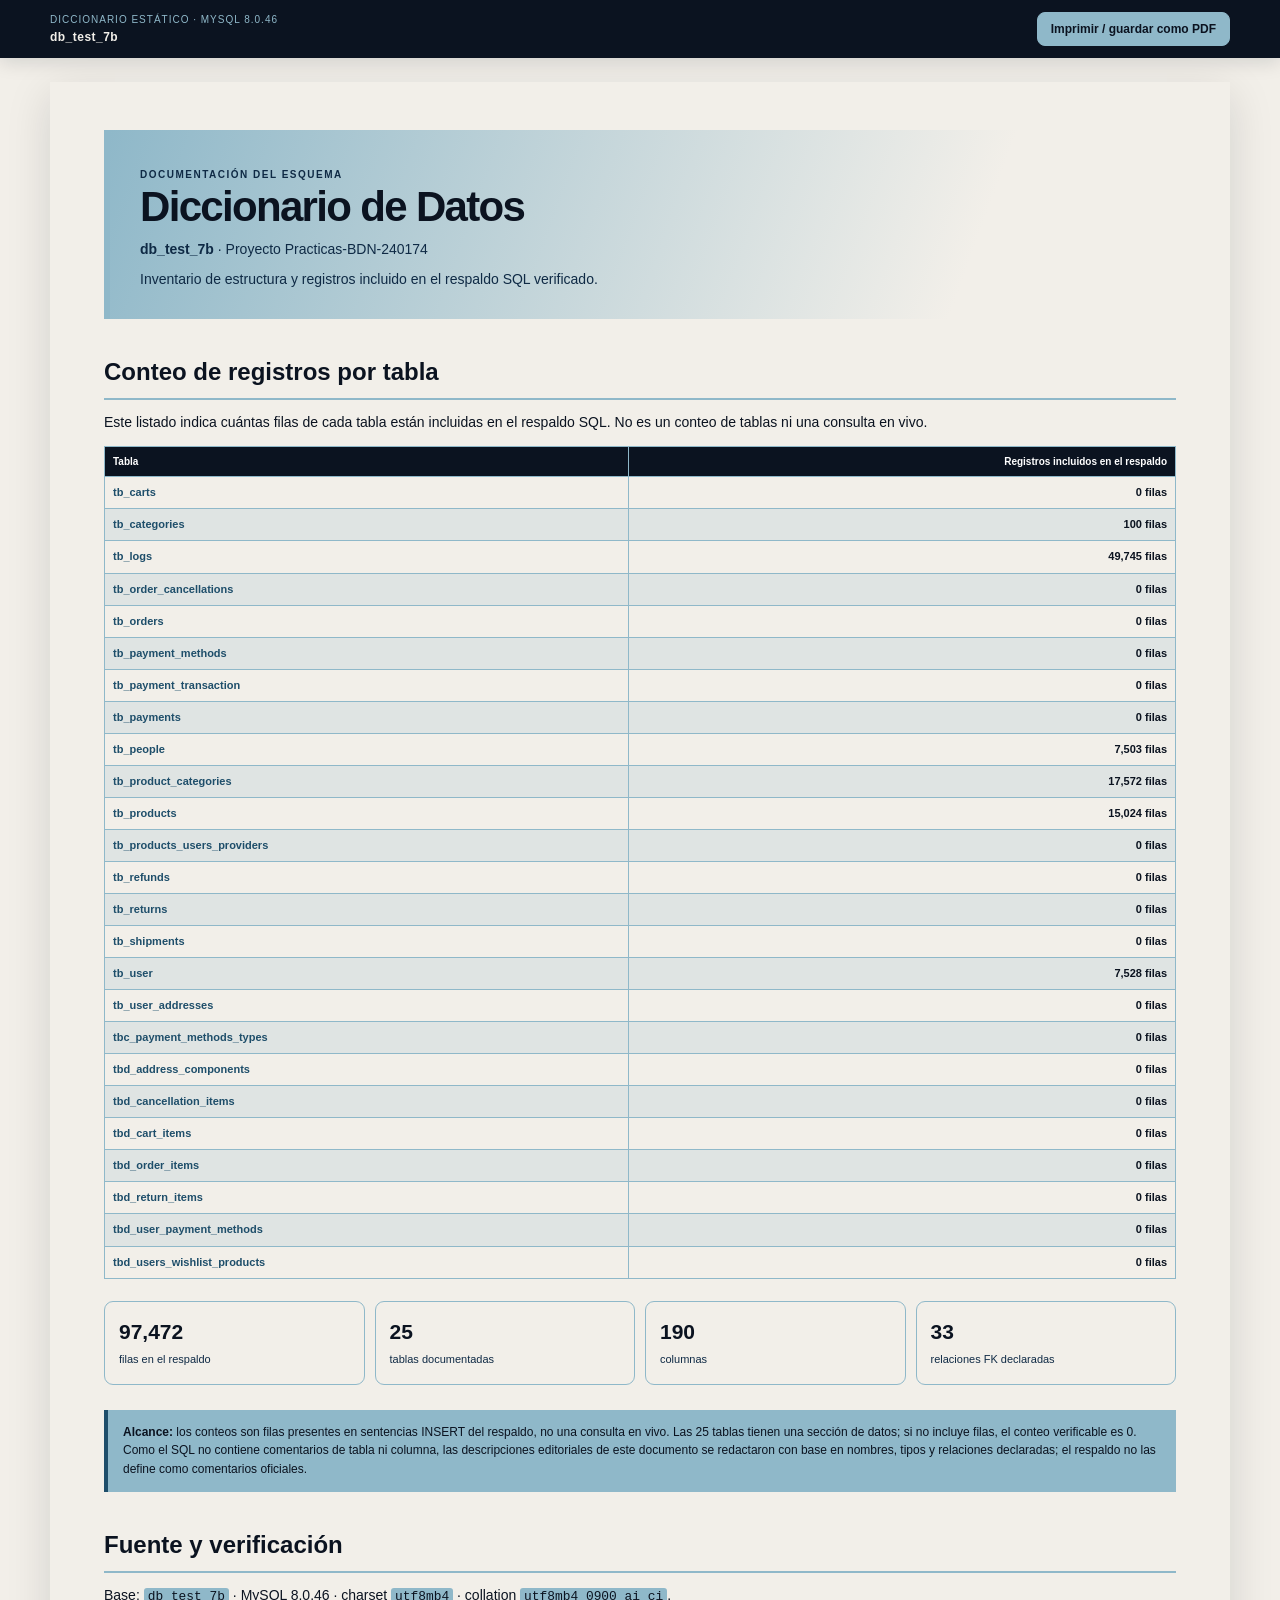
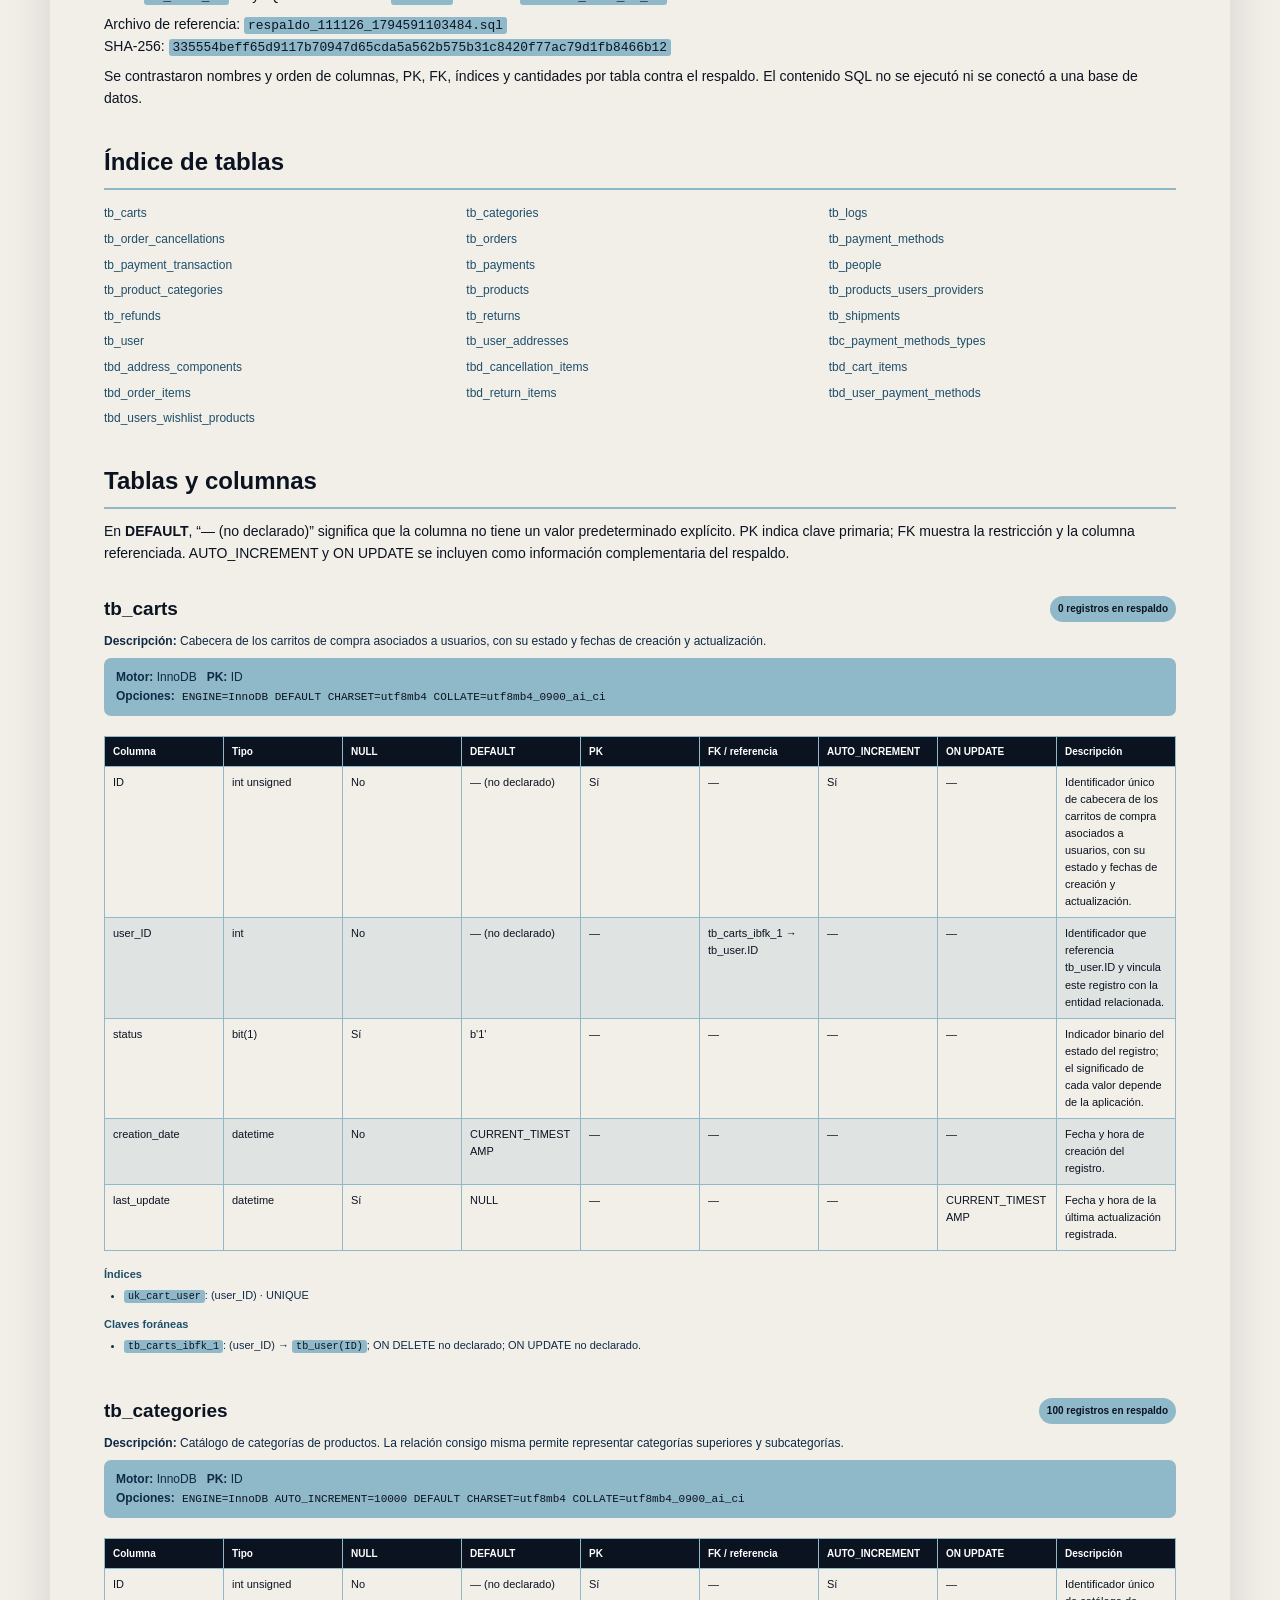
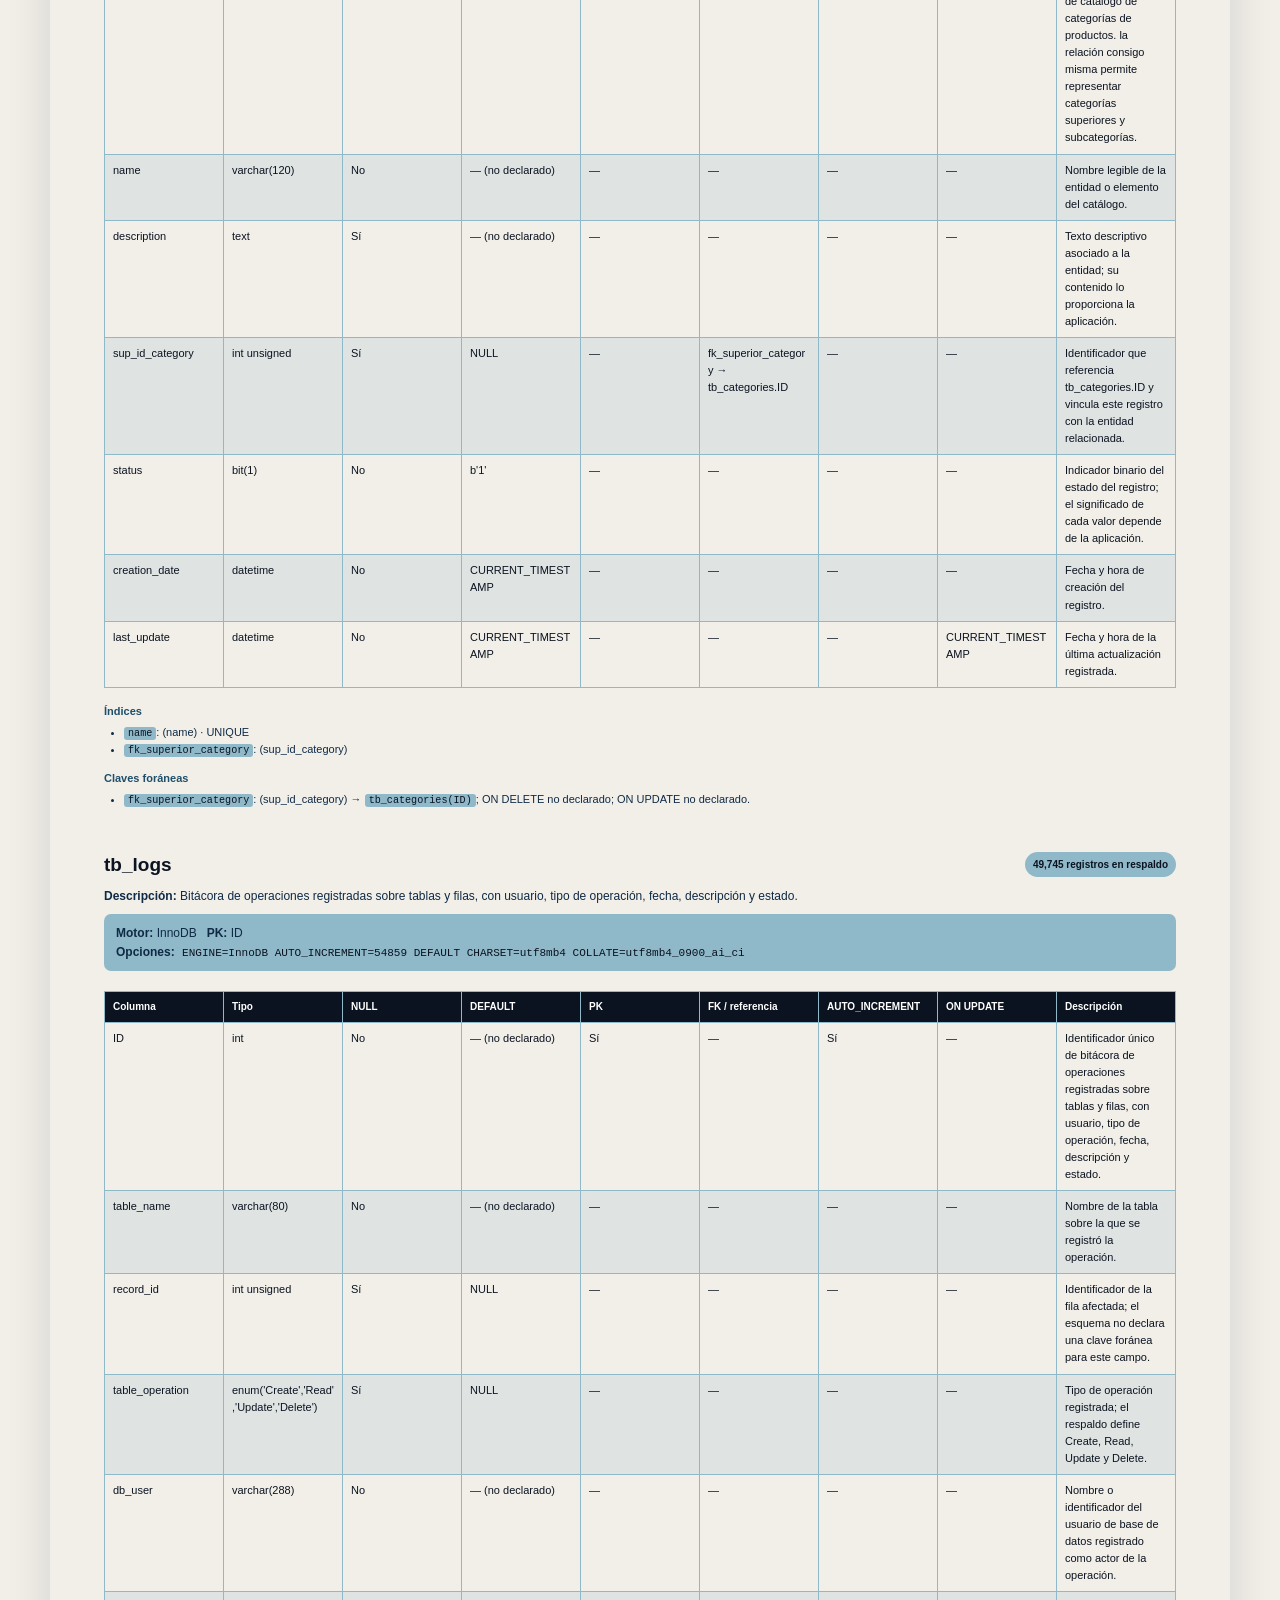
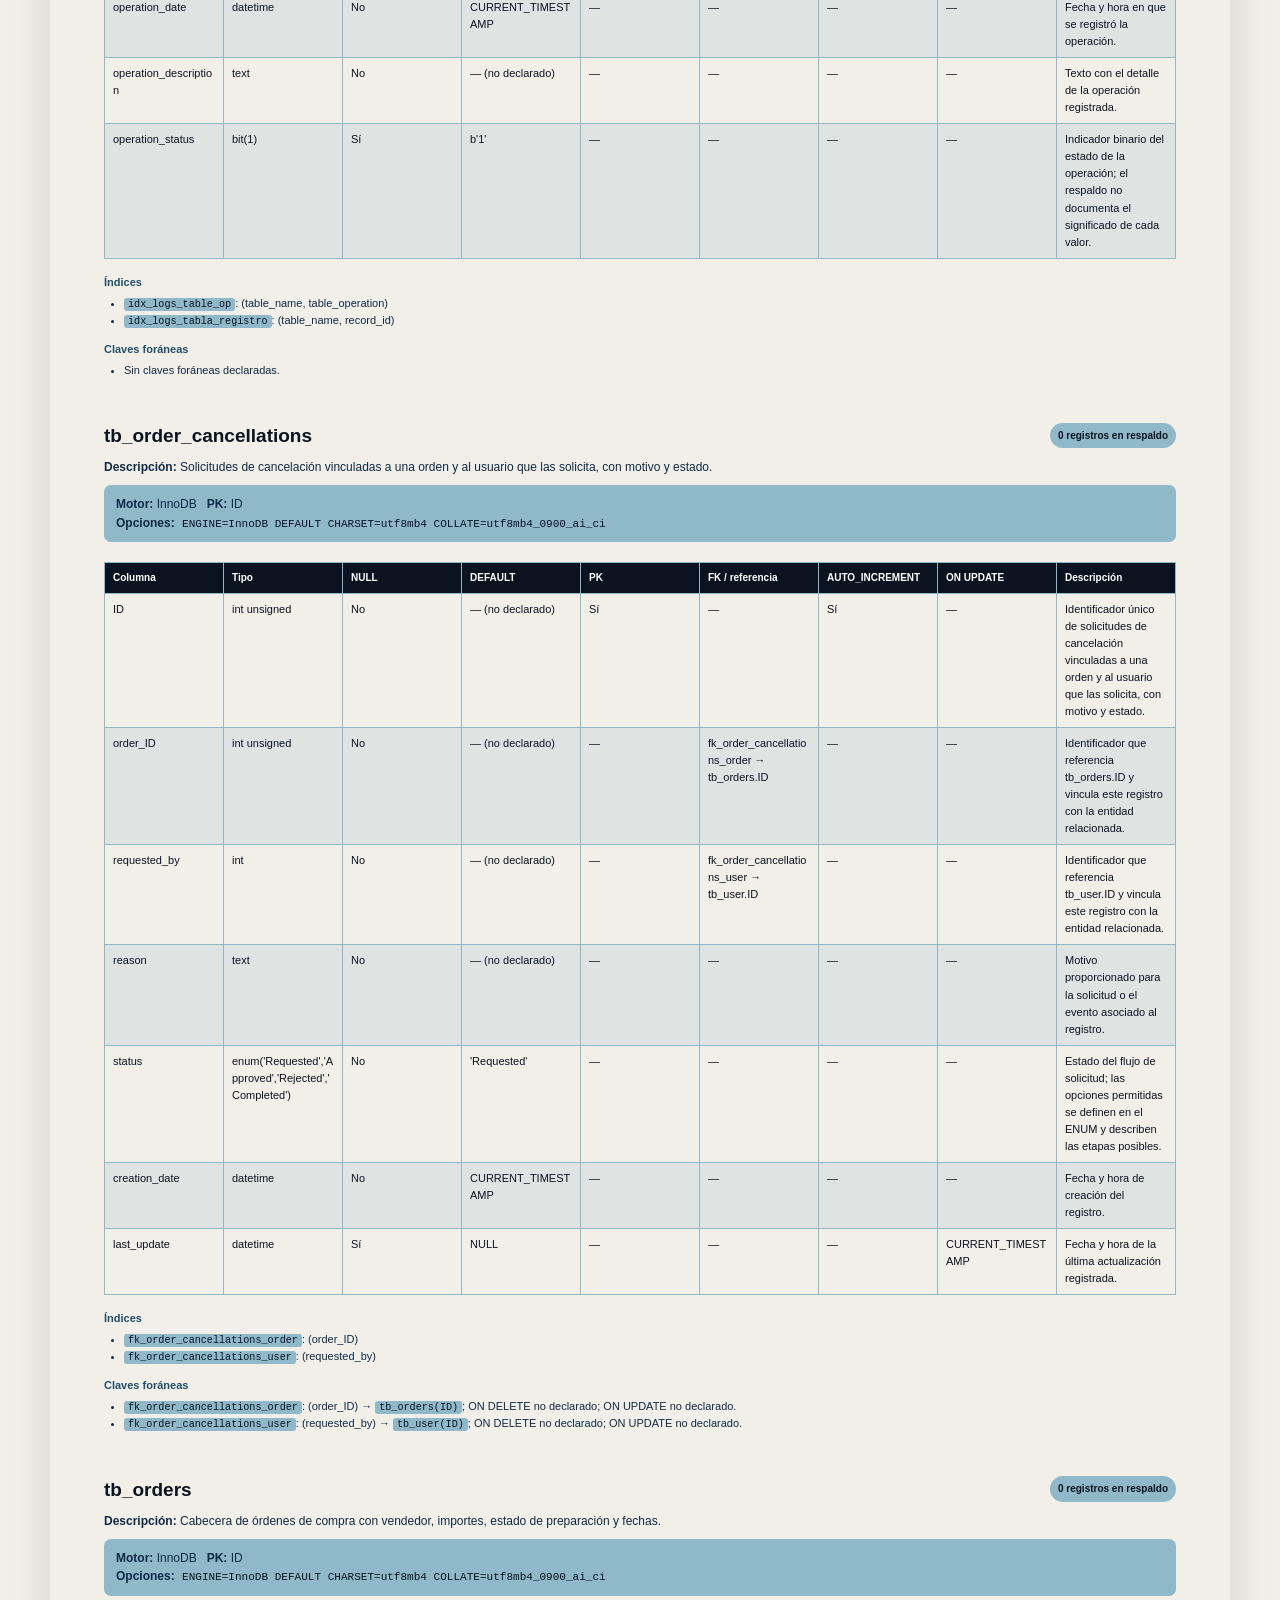
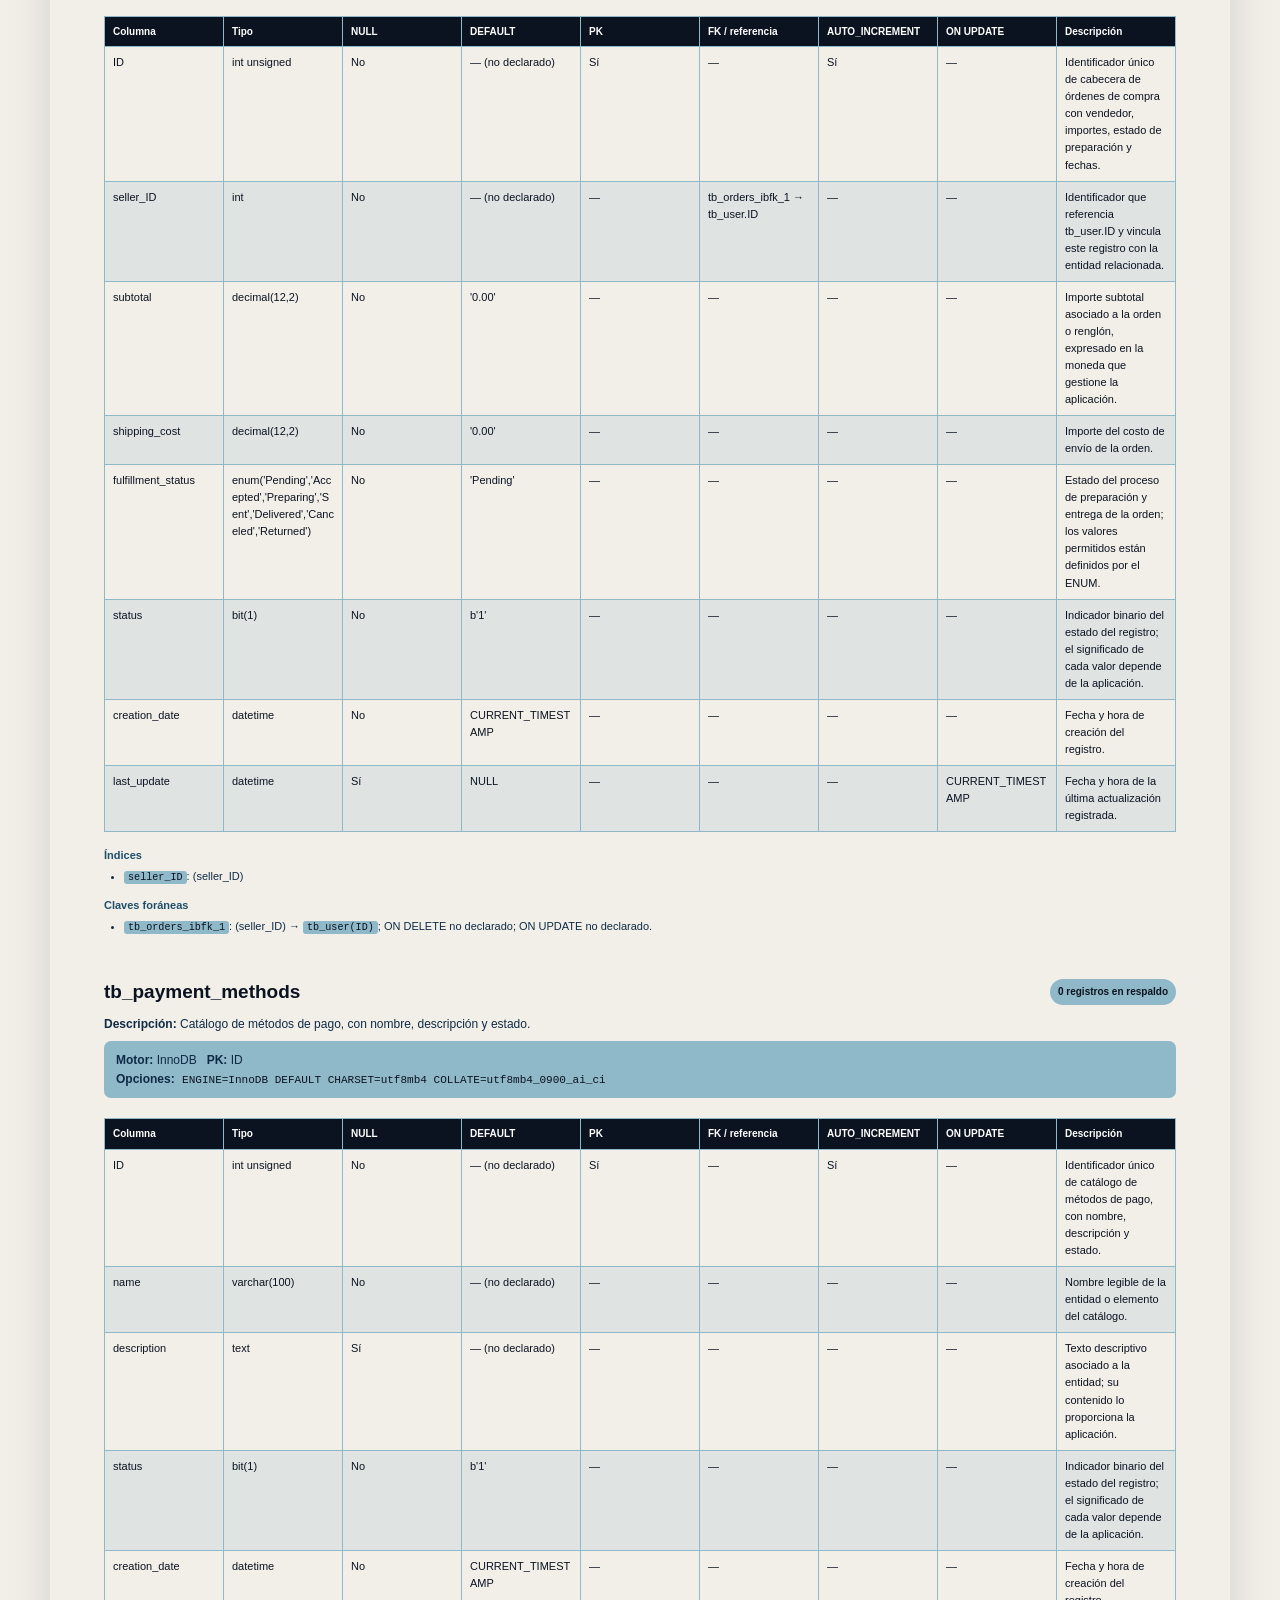
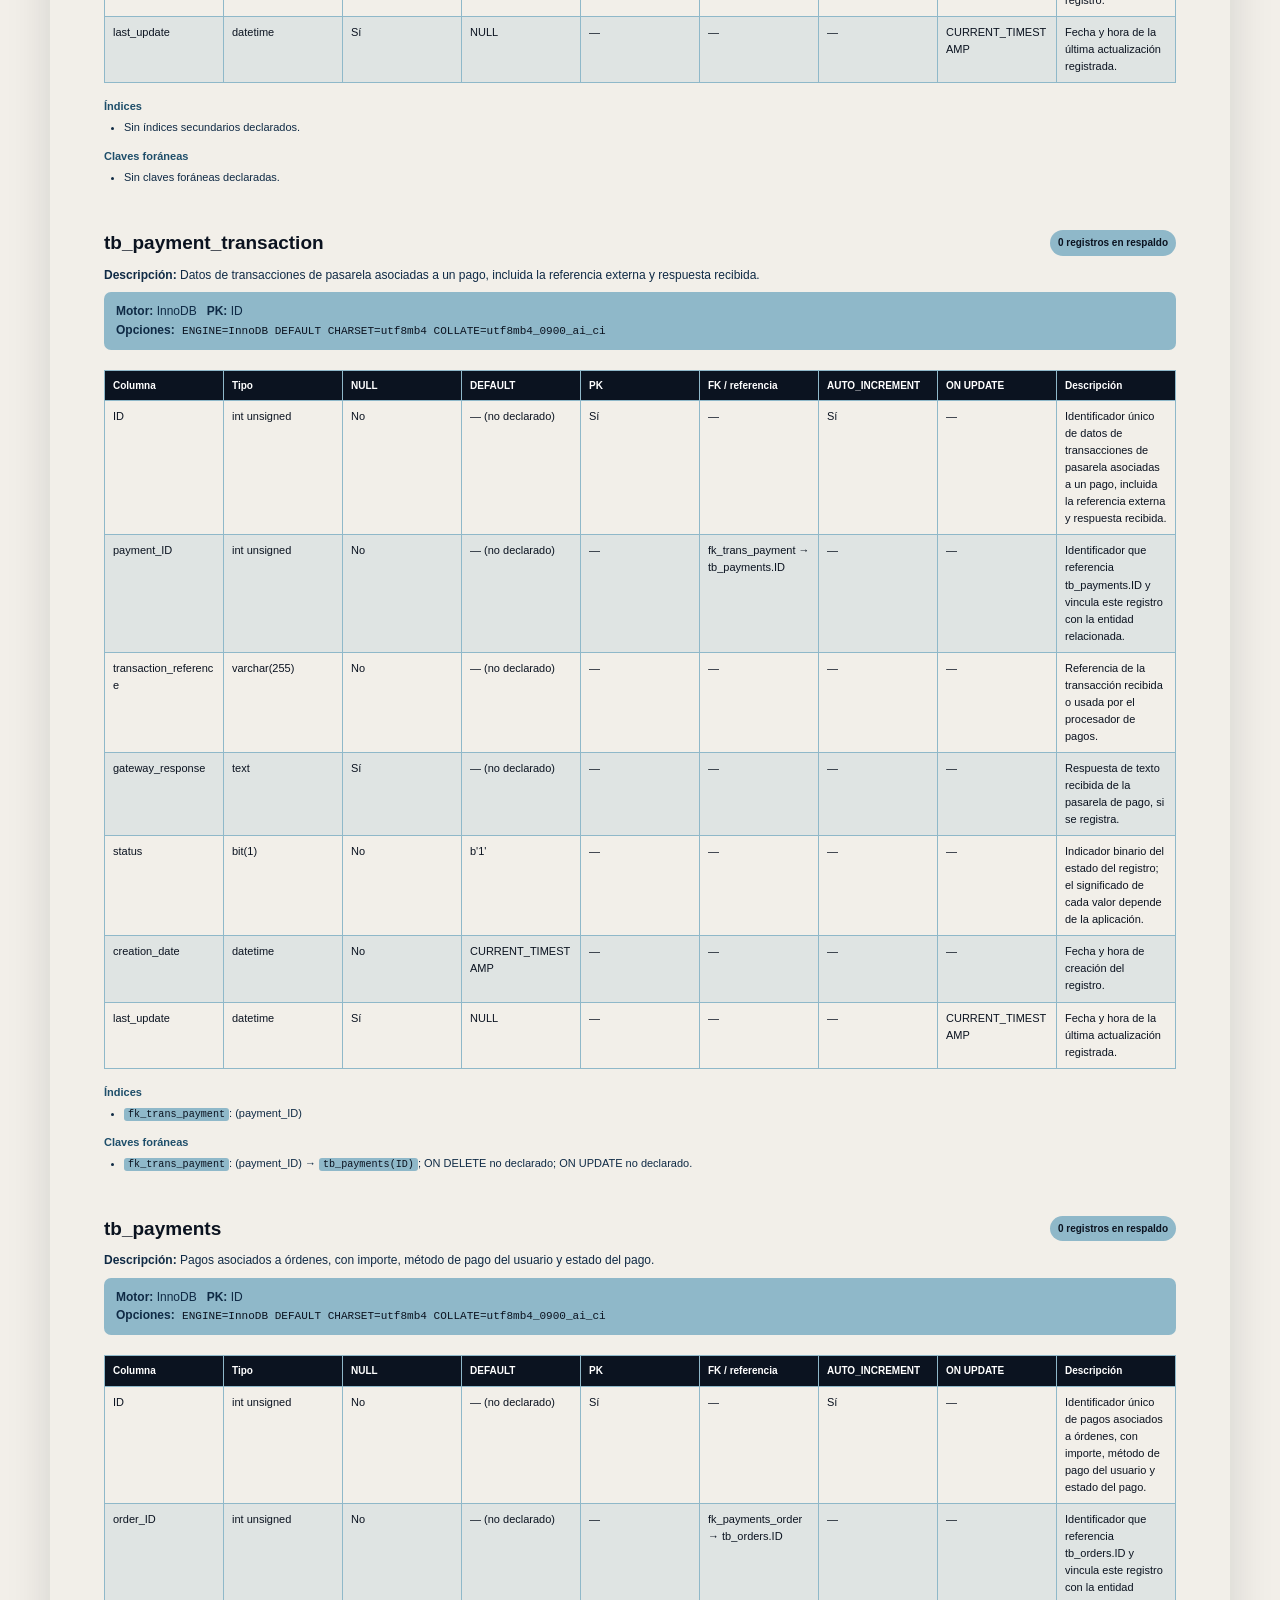
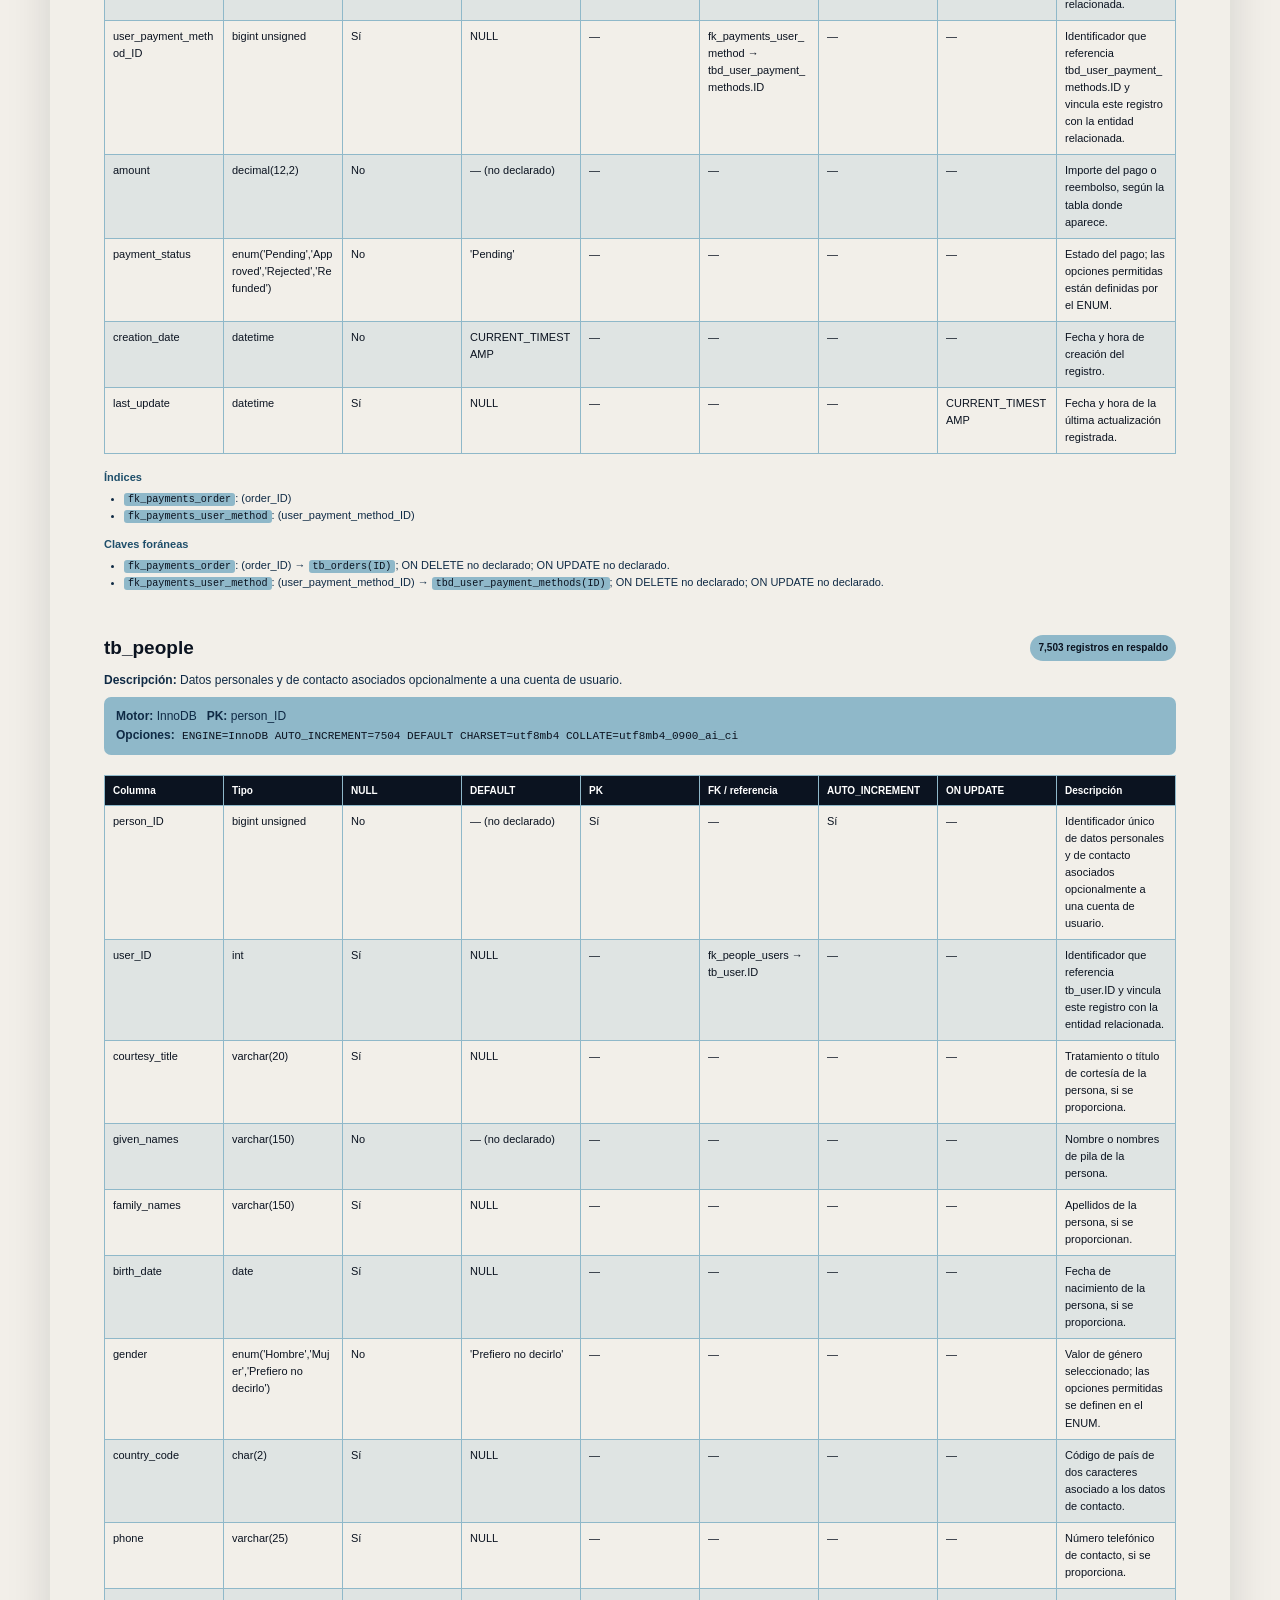
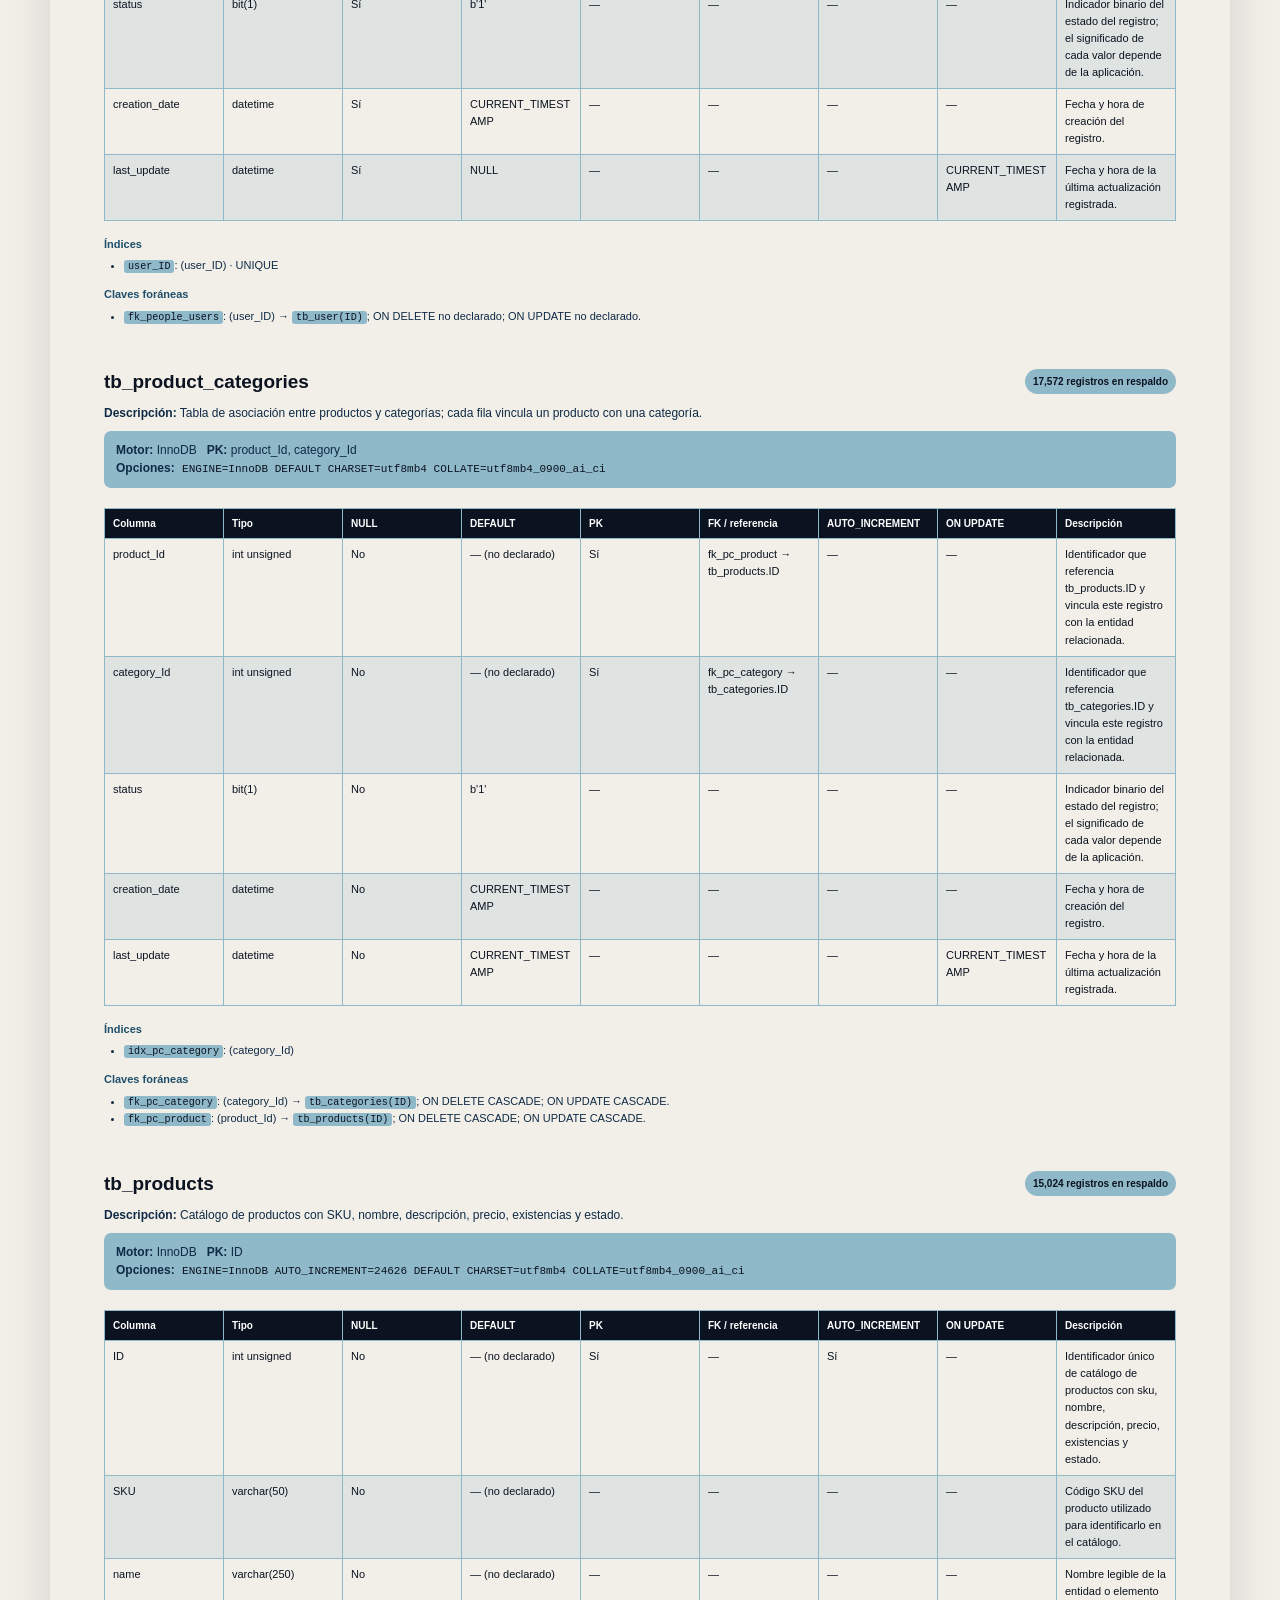
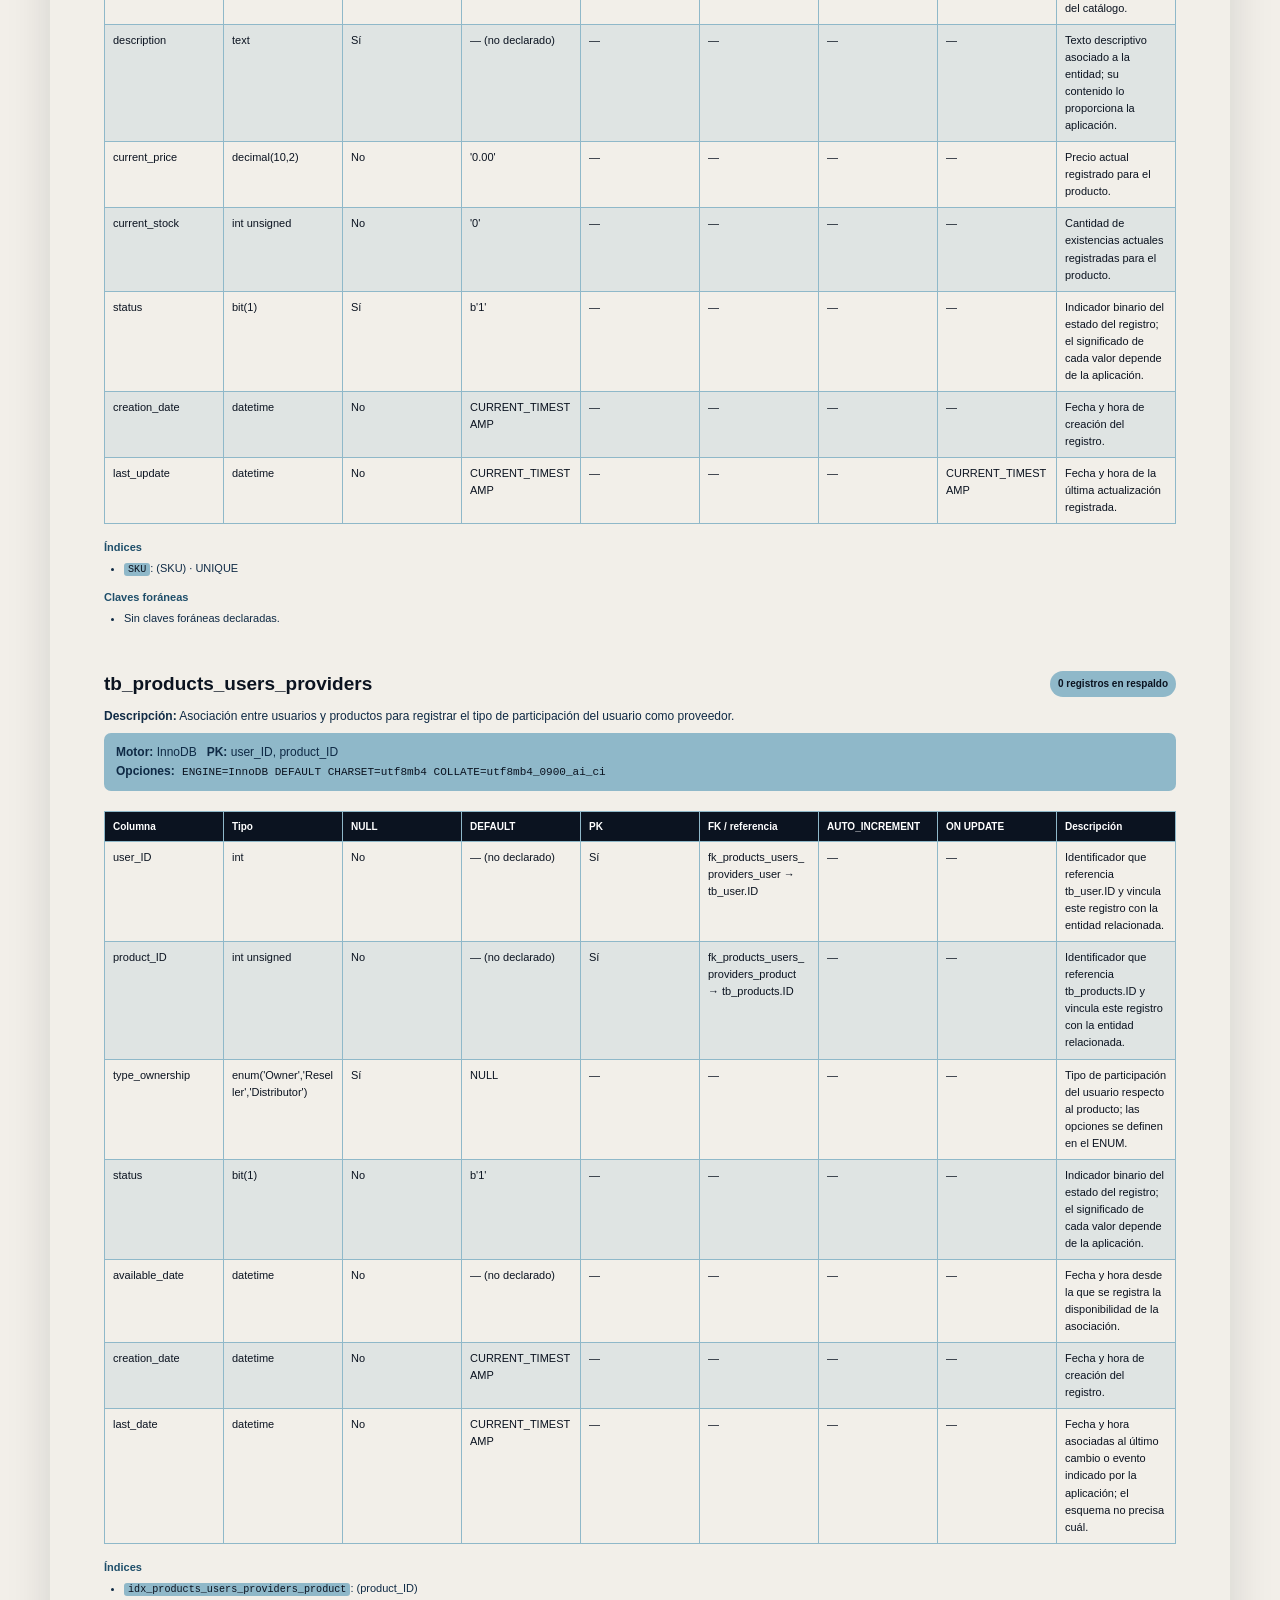
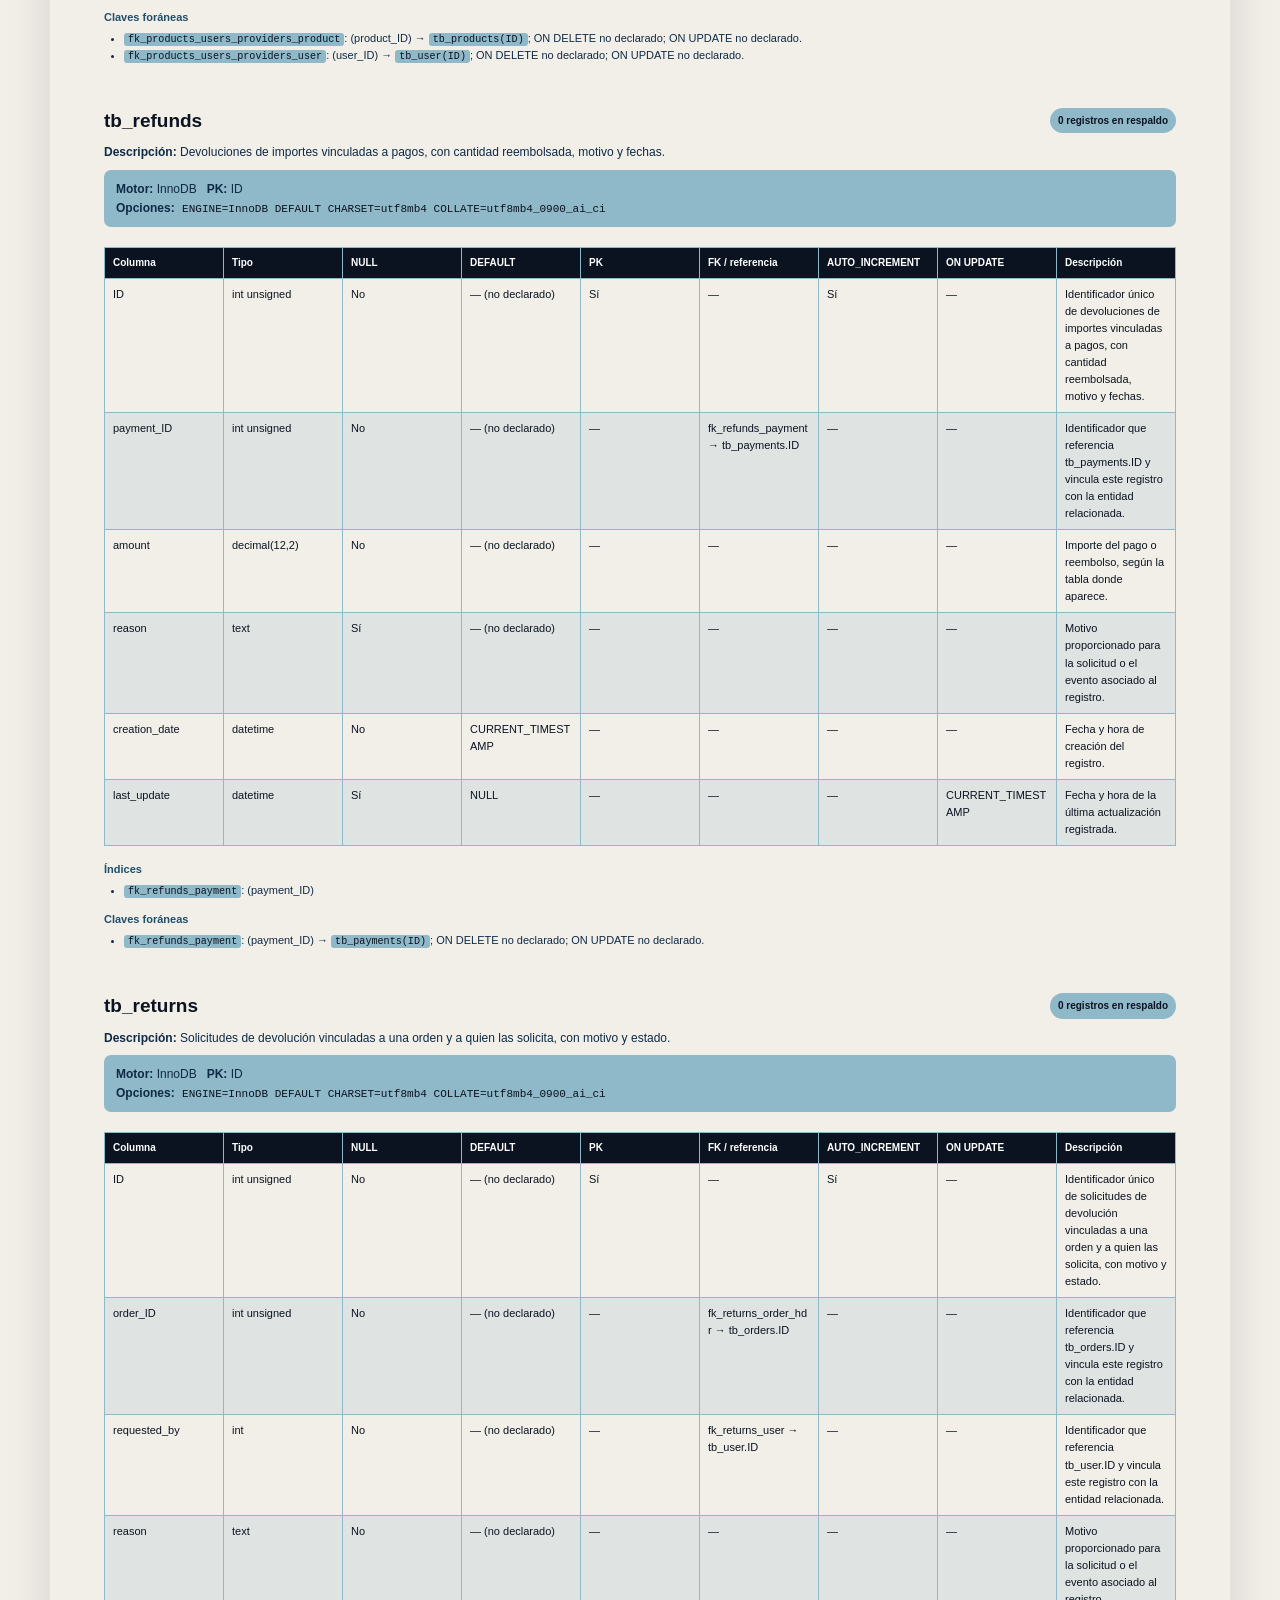
==== commit 2a0e758b: "Practica03 - Manipulación de Datos en Conexiones Remotas feat: Se modifico el diccionario y diagrama" ====
--- a/Practica03/Diccionario_Datos/index.html
+++ b/Practica03/Diccionario_Datos/index.html
@@ -5,7 +5,7 @@
 <meta name="description" content="Diccionario estático del esquema db_test_7b, contrastado con el respaldo SQL.">
 <title>Diccionario de Datos · db_test_7b</title>
 <style>
-:root{--navy:#12304a;--blue:#2474a6;--light:#dceffc;--coffee:#9a6947;--ink:#18364e;--muted:#536d81;--line:#c8d9e6;--paper:#fff;--wash:#f2f8fc}
+:root{--navy:#0B1320;--blue:#1E4E6A;--light:#8FB8C9;--coffee:#8FB8C9;--ink:#0B1320;--muted:#0F2A45;--line:#8FB8C9;--paper:#F2EFE9;--wash:#F2EFE9}
 *{box-sizing:border-box}body{margin:0;background:var(--wash);color:var(--ink);font:14px/1.55 "Segoe UI",Arial,sans-serif}
 .topbar{position:sticky;top:0;z-index:3;display:flex;justify-content:space-between;align-items:center;gap:16px;padding:12px max(18px,calc((100vw - 1180px)/2));background:var(--navy);color:white;box-shadow:0 4px 18px #12304a2b}
 .topbar-brand{font-size:12px;font-weight:750;letter-spacing:.04em}.topbar-brand span{display:block;color:var(--light);font-size:10px;font-weight:500;letter-spacing:.1em}
@@ -15,6 +15,7 @@
 .kicker{margin:0 0 7px;color:var(--blue);font-size:10px;font-weight:800;letter-spacing:.15em}h1{margin:0;color:var(--navy);font-size:clamp(30px,4vw,42px);line-height:1.12;letter-spacing:-.04em}.cover p{margin:9px 0 0;color:var(--muted)}.stats{display:grid;grid-template-columns:repeat(4,minmax(0,1fr));gap:10px;margin:18px 0 25px}.stat{padding:14px;border:1px solid var(--line);border-radius:9px;background:#fbfdff}.stat strong{display:block;color:var(--navy);font-size:21px}.stat span{color:var(--muted);font-size:11px}
 h2{margin:34px 0 12px;padding-bottom:8px;border-bottom:2px solid var(--line);color:var(--navy);font-size:24px;break-after:avoid}h3{margin:0;color:var(--navy);font-size:19px;break-after:avoid}p{margin:8px 0}.notice{padding:13px 15px;border-left:4px solid var(--coffee);background:#f5eee9;color:#533d2f;font-size:12px}
 .toc{display:grid;grid-template-columns:repeat(3,minmax(0,1fr));gap:7px 15px;margin:14px 0;padding:0;list-style:none}.toc a{color:var(--blue);font-size:12px;text-decoration:none;overflow-wrap:anywhere}.toc a:hover{text-decoration:underline;color:var(--navy)}
+.record-count-table{table-layout:auto;margin:12px 0 22px}.record-count-table th:last-child,.record-count-table td:last-child{text-align:right;font-variant-numeric:tabular-nums}.record-count-table td:last-child{color:#67462f;font-weight:750}.record-count-table a{color:var(--blue);font-weight:700;text-decoration:none}.record-count-table a:hover{text-decoration:underline;color:var(--navy)}.record-count-table tr{break-inside:avoid}
 .section-heading{display:flex;justify-content:space-between;align-items:center;gap:12px;margin-bottom:7px}.count-chip{flex:none;padding:5px 8px;border-radius:99px;background:#f2e9e2;color:#67462f;font-size:10px;font-weight:750}.table-section{margin:30px 0 42px;scroll-margin-top:76px}.table-description,.table-meta{color:var(--muted);font-size:12px}.table-meta{padding:10px 12px;border-radius:7px;background:#f3f8fb}code{overflow-wrap:anywhere;background:#edf4f8;padding:1px 4px;border-radius:3px;font: .92em Consolas,monospace}
 .table-scroll{width:100%;overflow-x:auto}table{width:100%;border-collapse:collapse;margin:12px 0 15px;font-size:11px;table-layout:fixed}th{background:var(--navy);color:white;text-align:left;font-size:10px}td,th{padding:7px 8px;border:1px solid var(--line);vertical-align:top;overflow-wrap:anywhere}tbody tr:nth-child(even){background:#f1f8fc}.index-block{color:var(--muted);font-size:11px}.index-block strong{color:var(--blue)}.index-block ul{margin:4px 0 12px;padding-left:20px}
 .relations-table{table-layout:auto}.object-columns{columns:3;column-gap:28px}.object-columns li{break-inside:avoid;margin:0 0 4px;color:var(--muted);font-size:11px}
@@ -22,13 +23,33 @@
 @media(max-width:760px){.topbar{position:static;padding:12px 16px}.page{margin:0;padding:22px 16px;box-shadow:none}.stats{grid-template-columns:repeat(2,minmax(0,1fr))}.toc{grid-template-columns:repeat(2,minmax(0,1fr))}.section-heading{align-items:flex-start;flex-direction:column}.table-scroll table{min-width:950px}.object-columns{columns:2}}
 @media print{@page{size:A4 landscape;margin:13mm 10mm}body{background:white;font-size:9pt}.topbar{display:none}.page{max-width:none;margin:0;padding:0;box-shadow:none}.cover{padding:18px 22px}h1{font-size:28pt}h2{margin-top:24px;font-size:18pt}h3{font-size:13pt}.stats{grid-template-columns:repeat(4,1fr);gap:6px;margin:12px 0}.stat{padding:8px}.stat strong{font-size:16pt}.toc{grid-template-columns:repeat(4,1fr)}.table-section{margin:18px 0 26px;break-inside:auto}.section-heading,.table-meta,.index-block{break-inside:avoid}.table-scroll{overflow:visible}table{font-size:7pt}thead{display:table-header-group}tr{break-inside:avoid}th,td{padding:4px 5px}a{color:inherit;text-decoration:none}.footer-note{font-size:8pt}}
 </style>
+<style>
+/* Paleta tomada de la referencia compartida: azul noche, dos azules, azul claro y marfil. */
+body{background:#F2EFE9;color:#0B1320}
+.topbar{background:#0B1320;color:#F2EFE9;box-shadow:0 4px 18px #0B132022}
+.topbar-brand span{color:#8FB8C9}
+button{border-color:#8FB8C9;background:#8FB8C9;color:#0B1320}
+button:hover{background:#F2EFE9;color:#0B1320}
+.page{background:#F2EFE9;box-shadow:0 12px 42px #0B132022}
+.cover{border-left-color:#8FB8C9;background:linear-gradient(110deg,#8FB8C9,#F2EFE9 80%)}
+.cover p,.table-description,.table-meta,.footer-note{color:#0F2A45}
+.stat{border-color:#8FB8C9;background:#F2EFE9}
+.notice{border-left-color:#1E4E6A;background:#8FB8C9;color:#0B1320}
+.record-count-table td:last-child{color:#0B1320}
+.count-chip{background:#8FB8C9;color:#0B1320}
+.table-meta{background:#8FB8C9}
+code{background:#8FB8C9;color:#0B1320}
+tbody tr:nth-child(even){background:#8FB8C933}
+.object-columns li{color:#0F2A45}
+</style>
 </head>
 <body>
 <div class="topbar"><div class="topbar-brand"><span>DICCIONARIO ESTÁTICO · MYSQL 8.0.46</span>db_test_7b</div><button type="button" onclick="window.print()">Imprimir / guardar como PDF</button></div>
 <main class="page">
 <header class="cover"><p class="kicker">DOCUMENTACIÓN DEL ESQUEMA</p><h1>Diccionario de Datos</h1><p><strong>db_test_7b</strong> · Proyecto Practicas-BDN-240174</p><p>Inventario de estructura y registros incluido en el respaldo SQL verificado.</p></header>
-<div class="stats"><div class="stat"><strong>25</strong><span>tablas</span></div><div class="stat"><strong>190</strong><span>columnas</span></div><div class="stat"><strong>33</strong><span>relaciones FK declaradas</span></div><div class="stat"><strong>97,472</strong><span>registros incluidos en el respaldo</span></div></div>
-<p class="notice"><strong>Alcance:</strong> la cantidad es la suma de filas presentes en las sentencias INSERT del respaldo, no una consulta en vivo. Las 25 tablas tienen una sección de datos en el archivo; cuando no hay filas INSERT, se indica 0. El SQL no declara descripciones mediante COMMENT para ninguna tabla ni columna, por lo que se indica explícitamente que la descripción no está declarada, sin inferirla.</p>
+<h2 id="conteos">Conteo de registros por tabla</h2><p>Este listado indica cuántas filas de cada tabla están incluidas en el respaldo SQL. No es un conteo de tablas ni una consulta en vivo.</p><table class="record-count-table" aria-label="Registros incluidos por tabla"><thead><tr><th>Tabla</th><th>Registros incluidos en el respaldo</th></tr></thead><tbody><tr><td><a href="#tabla-tb_carts">tb_carts</a></td><td>0 filas</td></tr><tr><td><a href="#tabla-tb_categories">tb_categories</a></td><td>100 filas</td></tr><tr><td><a href="#tabla-tb_logs">tb_logs</a></td><td>49,745 filas</td></tr><tr><td><a href="#tabla-tb_order_cancellations">tb_order_cancellations</a></td><td>0 filas</td></tr><tr><td><a href="#tabla-tb_orders">tb_orders</a></td><td>0 filas</td></tr><tr><td><a href="#tabla-tb_payment_methods">tb_payment_methods</a></td><td>0 filas</td></tr><tr><td><a href="#tabla-tb_payment_transaction">tb_payment_transaction</a></td><td>0 filas</td></tr><tr><td><a href="#tabla-tb_payments">tb_payments</a></td><td>0 filas</td></tr><tr><td><a href="#tabla-tb_people">tb_people</a></td><td>7,503 filas</td></tr><tr><td><a href="#tabla-tb_product_categories">tb_product_categories</a></td><td>17,572 filas</td></tr><tr><td><a href="#tabla-tb_products">tb_products</a></td><td>15,024 filas</td></tr><tr><td><a href="#tabla-tb_products_users_providers">tb_products_users_providers</a></td><td>0 filas</td></tr><tr><td><a href="#tabla-tb_refunds">tb_refunds</a></td><td>0 filas</td></tr><tr><td><a href="#tabla-tb_returns">tb_returns</a></td><td>0 filas</td></tr><tr><td><a href="#tabla-tb_shipments">tb_shipments</a></td><td>0 filas</td></tr><tr><td><a href="#tabla-tb_user">tb_user</a></td><td>7,528 filas</td></tr><tr><td><a href="#tabla-tb_user_addresses">tb_user_addresses</a></td><td>0 filas</td></tr><tr><td><a href="#tabla-tbc_payment_methods_types">tbc_payment_methods_types</a></td><td>0 filas</td></tr><tr><td><a href="#tabla-tbd_address_components">tbd_address_components</a></td><td>0 filas</td></tr><tr><td><a href="#tabla-tbd_cancellation_items">tbd_cancellation_items</a></td><td>0 filas</td></tr><tr><td><a href="#tabla-tbd_cart_items">tbd_cart_items</a></td><td>0 filas</td></tr><tr><td><a href="#tabla-tbd_order_items">tbd_order_items</a></td><td>0 filas</td></tr><tr><td><a href="#tabla-tbd_return_items">tbd_return_items</a></td><td>0 filas</td></tr><tr><td><a href="#tabla-tbd_user_payment_methods">tbd_user_payment_methods</a></td><td>0 filas</td></tr><tr><td><a href="#tabla-tbd_users_wishlist_products">tbd_users_wishlist_products</a></td><td>0 filas</td></tr></tbody></table>
+<div class="stats"><div class="stat"><strong>97,472</strong><span>filas en el respaldo</span></div><div class="stat"><strong>25</strong><span>tablas documentadas</span></div><div class="stat"><strong>190</strong><span>columnas</span></div><div class="stat"><strong>33</strong><span>relaciones FK declaradas</span></div></div>
+<p class="notice"><strong>Alcance:</strong> los conteos son filas presentes en sentencias INSERT del respaldo, no una consulta en vivo. Las 25 tablas tienen una sección de datos; si no incluye filas, el conteo verificable es 0. Como el SQL no contiene comentarios de tabla ni columna, las descripciones editoriales de este documento se redactaron con base en nombres, tipos y relaciones declaradas; el respaldo no las define como comentarios oficiales.</p>
 <h2 id="fuente">Fuente y verificación</h2>
 <p>Base: <code>db_test_7b</code> · MySQL 8.0.46 · charset <code>utf8mb4</code> · collation <code>utf8mb4_0900_ai_ci</code>.</p>
 <p>Archivo de referencia: <code>respaldo_111126_1794591103484.sql</code><br>SHA-256: <code>335554beff65d9117b70947d65cda5a562b575b31c8420f77ac79d1fb8466b12</code></p>
@@ -38,153 +59,153 @@
 <p>En <strong>DEFAULT</strong>, “— (no declarado)” significa que la columna no tiene un valor predeterminado explícito. PK indica clave primaria; FK muestra la restricción y la columna referenciada. AUTO_INCREMENT y ON UPDATE se incluyen como información complementaria del respaldo.</p>
 <section class="table-section" id="tabla-tb_carts">
       <div class="section-heading"><h3>tb_carts</h3><span class="count-chip">0 registros en respaldo</span></div>
-      <p class="table-description"><strong>Descripción:</strong> Sin descripción declarada en el respaldo.</p>
-      <p class="table-meta"><strong>Motor:</strong> InnoDB &nbsp; <strong>PK:</strong> ID<br><strong>Opciones:</strong> <code>ENGINE=InnoDB DEFAULT CHARSET=utf8mb4 COLLATE=utf8mb4_0900_ai_ci</code></p>
-      <div class="table-scroll"><table><thead><tr><th>Columna</th><th>Tipo</th><th>NULL</th><th>DEFAULT</th><th>PK</th><th>FK / referencia</th><th>AUTO_INCREMENT</th><th>ON UPDATE</th><th>Descripción</th></tr></thead><tbody><tr><td>ID</td><td>int unsigned</td><td>No</td><td>— (no declarado)</td><td>Sí</td><td>—</td><td>Sí</td><td>—</td><td>Sin descripción declarada en el respaldo.</td></tr><tr><td>user_ID</td><td>int</td><td>No</td><td>— (no declarado)</td><td>—</td><td>tb_carts_ibfk_1 → tb_user.ID</td><td>—</td><td>—</td><td>Sin descripción declarada en el respaldo.</td></tr><tr><td>status</td><td>bit(1)</td><td>Sí</td><td>b&#x27;1&#x27;</td><td>—</td><td>—</td><td>—</td><td>—</td><td>Sin descripción declarada en el respaldo.</td></tr><tr><td>creation_date</td><td>datetime</td><td>No</td><td>CURRENT_TIMESTAMP</td><td>—</td><td>—</td><td>—</td><td>—</td><td>Sin descripción declarada en el respaldo.</td></tr><tr><td>last_update</td><td>datetime</td><td>Sí</td><td>NULL</td><td>—</td><td>—</td><td>—</td><td>CURRENT_TIMESTAMP</td><td>Sin descripción declarada en el respaldo.</td></tr></tbody></table></div>
+      <p class="table-description"><strong>Descripción:</strong> Cabecera de los carritos de compra asociados a usuarios, con su estado y fechas de creación y actualización.</p>
+      <p class="table-meta"><strong>Motor:</strong> InnoDB &nbsp; <strong>PK:</strong> ID<br><strong>Opciones:</strong> <code>ENGINE=InnoDB DEFAULT CHARSET=utf8mb4 COLLATE=utf8mb4_0900_ai_ci</code></p>
+      <div class="table-scroll"><table><thead><tr><th>Columna</th><th>Tipo</th><th>NULL</th><th>DEFAULT</th><th>PK</th><th>FK / referencia</th><th>AUTO_INCREMENT</th><th>ON UPDATE</th><th>Descripción</th></tr></thead><tbody><tr><td>ID</td><td>int unsigned</td><td>No</td><td>— (no declarado)</td><td>Sí</td><td>—</td><td>Sí</td><td>—</td><td>Identificador único de cabecera de los carritos de compra asociados a usuarios, con su estado y fechas de creación y actualización.</td></tr><tr><td>user_ID</td><td>int</td><td>No</td><td>— (no declarado)</td><td>—</td><td>tb_carts_ibfk_1 → tb_user.ID</td><td>—</td><td>—</td><td>Identificador que referencia tb_user.ID y vincula este registro con la entidad relacionada.</td></tr><tr><td>status</td><td>bit(1)</td><td>Sí</td><td>b&#x27;1&#x27;</td><td>—</td><td>—</td><td>—</td><td>—</td><td>Indicador binario del estado del registro; el significado de cada valor depende de la aplicación.</td></tr><tr><td>creation_date</td><td>datetime</td><td>No</td><td>CURRENT_TIMESTAMP</td><td>—</td><td>—</td><td>—</td><td>—</td><td>Fecha y hora de creación del registro.</td></tr><tr><td>last_update</td><td>datetime</td><td>Sí</td><td>NULL</td><td>—</td><td>—</td><td>—</td><td>CURRENT_TIMESTAMP</td><td>Fecha y hora de la última actualización registrada.</td></tr></tbody></table></div>
       <div class="index-block"><strong>Índices</strong><ul><li><code>uk_cart_user</code>: (user_ID) · UNIQUE</li></ul><strong>Claves foráneas</strong><ul><li><code>tb_carts_ibfk_1</code>: (user_ID) → <code>tb_user(ID)</code>; ON DELETE no declarado; ON UPDATE no declarado.</li></ul></div>
     </section><section class="table-section" id="tabla-tb_categories">
       <div class="section-heading"><h3>tb_categories</h3><span class="count-chip">100 registros en respaldo</span></div>
-      <p class="table-description"><strong>Descripción:</strong> Sin descripción declarada en el respaldo.</p>
+      <p class="table-description"><strong>Descripción:</strong> Catálogo de categorías de productos. La relación consigo misma permite representar categorías superiores y subcategorías.</p>
       <p class="table-meta"><strong>Motor:</strong> InnoDB &nbsp; <strong>PK:</strong> ID<br><strong>Opciones:</strong> <code>ENGINE=InnoDB AUTO_INCREMENT=10000 DEFAULT CHARSET=utf8mb4 COLLATE=utf8mb4_0900_ai_ci</code></p>
-      <div class="table-scroll"><table><thead><tr><th>Columna</th><th>Tipo</th><th>NULL</th><th>DEFAULT</th><th>PK</th><th>FK / referencia</th><th>AUTO_INCREMENT</th><th>ON UPDATE</th><th>Descripción</th></tr></thead><tbody><tr><td>ID</td><td>int unsigned</td><td>No</td><td>— (no declarado)</td><td>Sí</td><td>—</td><td>Sí</td><td>—</td><td>Sin descripción declarada en el respaldo.</td></tr><tr><td>name</td><td>varchar(120)</td><td>No</td><td>— (no declarado)</td><td>—</td><td>—</td><td>—</td><td>—</td><td>Sin descripción declarada en el respaldo.</td></tr><tr><td>description</td><td>text</td><td>Sí</td><td>— (no declarado)</td><td>—</td><td>—</td><td>—</td><td>—</td><td>Sin descripción declarada en el respaldo.</td></tr><tr><td>sup_id_category</td><td>int unsigned</td><td>Sí</td><td>NULL</td><td>—</td><td>fk_superior_category → tb_categories.ID</td><td>—</td><td>—</td><td>Sin descripción declarada en el respaldo.</td></tr><tr><td>status</td><td>bit(1)</td><td>No</td><td>b&#x27;1&#x27;</td><td>—</td><td>—</td><td>—</td><td>—</td><td>Sin descripción declarada en el respaldo.</td></tr><tr><td>creation_date</td><td>datetime</td><td>No</td><td>CURRENT_TIMESTAMP</td><td>—</td><td>—</td><td>—</td><td>—</td><td>Sin descripción declarada en el respaldo.</td></tr><tr><td>last_update</td><td>datetime</td><td>No</td><td>CURRENT_TIMESTAMP</td><td>—</td><td>—</td><td>—</td><td>CURRENT_TIMESTAMP</td><td>Sin descripción declarada en el respaldo.</td></tr></tbody></table></div>
+      <div class="table-scroll"><table><thead><tr><th>Columna</th><th>Tipo</th><th>NULL</th><th>DEFAULT</th><th>PK</th><th>FK / referencia</th><th>AUTO_INCREMENT</th><th>ON UPDATE</th><th>Descripción</th></tr></thead><tbody><tr><td>ID</td><td>int unsigned</td><td>No</td><td>— (no declarado)</td><td>Sí</td><td>—</td><td>Sí</td><td>—</td><td>Identificador único de catálogo de categorías de productos. la relación consigo misma permite representar categorías superiores y subcategorías.</td></tr><tr><td>name</td><td>varchar(120)</td><td>No</td><td>— (no declarado)</td><td>—</td><td>—</td><td>—</td><td>—</td><td>Nombre legible de la entidad o elemento del catálogo.</td></tr><tr><td>description</td><td>text</td><td>Sí</td><td>— (no declarado)</td><td>—</td><td>—</td><td>—</td><td>—</td><td>Texto descriptivo asociado a la entidad; su contenido lo proporciona la aplicación.</td></tr><tr><td>sup_id_category</td><td>int unsigned</td><td>Sí</td><td>NULL</td><td>—</td><td>fk_superior_category → tb_categories.ID</td><td>—</td><td>—</td><td>Identificador que referencia tb_categories.ID y vincula este registro con la entidad relacionada.</td></tr><tr><td>status</td><td>bit(1)</td><td>No</td><td>b&#x27;1&#x27;</td><td>—</td><td>—</td><td>—</td><td>—</td><td>Indicador binario del estado del registro; el significado de cada valor depende de la aplicación.</td></tr><tr><td>creation_date</td><td>datetime</td><td>No</td><td>CURRENT_TIMESTAMP</td><td>—</td><td>—</td><td>—</td><td>—</td><td>Fecha y hora de creación del registro.</td></tr><tr><td>last_update</td><td>datetime</td><td>No</td><td>CURRENT_TIMESTAMP</td><td>—</td><td>—</td><td>—</td><td>CURRENT_TIMESTAMP</td><td>Fecha y hora de la última actualización registrada.</td></tr></tbody></table></div>
       <div class="index-block"><strong>Índices</strong><ul><li><code>name</code>: (name) · UNIQUE</li><li><code>fk_superior_category</code>: (sup_id_category)</li></ul><strong>Claves foráneas</strong><ul><li><code>fk_superior_category</code>: (sup_id_category) → <code>tb_categories(ID)</code>; ON DELETE no declarado; ON UPDATE no declarado.</li></ul></div>
     </section><section class="table-section" id="tabla-tb_logs">
-      <div class="section-heading"><h3>tb_logs</h3><span class="count-chip">49.745 registros en respaldo</span></div>
-      <p class="table-description"><strong>Descripción:</strong> Sin descripción declarada en el respaldo.</p>
+      <div class="section-heading"><h3>tb_logs</h3><span class="count-chip">49,745 registros en respaldo</span></div>
+      <p class="table-description"><strong>Descripción:</strong> Bitácora de operaciones registradas sobre tablas y filas, con usuario, tipo de operación, fecha, descripción y estado.</p>
       <p class="table-meta"><strong>Motor:</strong> InnoDB &nbsp; <strong>PK:</strong> ID<br><strong>Opciones:</strong> <code>ENGINE=InnoDB AUTO_INCREMENT=54859 DEFAULT CHARSET=utf8mb4 COLLATE=utf8mb4_0900_ai_ci</code></p>
-      <div class="table-scroll"><table><thead><tr><th>Columna</th><th>Tipo</th><th>NULL</th><th>DEFAULT</th><th>PK</th><th>FK / referencia</th><th>AUTO_INCREMENT</th><th>ON UPDATE</th><th>Descripción</th></tr></thead><tbody><tr><td>ID</td><td>int</td><td>No</td><td>— (no declarado)</td><td>Sí</td><td>—</td><td>Sí</td><td>—</td><td>Sin descripción declarada en el respaldo.</td></tr><tr><td>table_name</td><td>varchar(80)</td><td>No</td><td>— (no declarado)</td><td>—</td><td>—</td><td>—</td><td>—</td><td>Sin descripción declarada en el respaldo.</td></tr><tr><td>record_id</td><td>int unsigned</td><td>Sí</td><td>NULL</td><td>—</td><td>—</td><td>—</td><td>—</td><td>Sin descripción declarada en el respaldo.</td></tr><tr><td>table_operation</td><td>enum(&#x27;Create&#x27;,&#x27;Read&#x27;,&#x27;Update&#x27;,&#x27;Delete&#x27;)</td><td>Sí</td><td>NULL</td><td>—</td><td>—</td><td>—</td><td>—</td><td>Sin descripción declarada en el respaldo.</td></tr><tr><td>db_user</td><td>varchar(288)</td><td>No</td><td>— (no declarado)</td><td>—</td><td>—</td><td>—</td><td>—</td><td>Sin descripción declarada en el respaldo.</td></tr><tr><td>operation_date</td><td>datetime</td><td>No</td><td>CURRENT_TIMESTAMP</td><td>—</td><td>—</td><td>—</td><td>—</td><td>Sin descripción declarada en el respaldo.</td></tr><tr><td>operation_description</td><td>text</td><td>No</td><td>— (no declarado)</td><td>—</td><td>—</td><td>—</td><td>—</td><td>Sin descripción declarada en el respaldo.</td></tr><tr><td>operation_status</td><td>bit(1)</td><td>Sí</td><td>b&#x27;1&#x27;</td><td>—</td><td>—</td><td>—</td><td>—</td><td>Sin descripción declarada en el respaldo.</td></tr></tbody></table></div>
+      <div class="table-scroll"><table><thead><tr><th>Columna</th><th>Tipo</th><th>NULL</th><th>DEFAULT</th><th>PK</th><th>FK / referencia</th><th>AUTO_INCREMENT</th><th>ON UPDATE</th><th>Descripción</th></tr></thead><tbody><tr><td>ID</td><td>int</td><td>No</td><td>— (no declarado)</td><td>Sí</td><td>—</td><td>Sí</td><td>—</td><td>Identificador único de bitácora de operaciones registradas sobre tablas y filas, con usuario, tipo de operación, fecha, descripción y estado.</td></tr><tr><td>table_name</td><td>varchar(80)</td><td>No</td><td>— (no declarado)</td><td>—</td><td>—</td><td>—</td><td>—</td><td>Nombre de la tabla sobre la que se registró la operación.</td></tr><tr><td>record_id</td><td>int unsigned</td><td>Sí</td><td>NULL</td><td>—</td><td>—</td><td>—</td><td>—</td><td>Identificador de la fila afectada; el esquema no declara una clave foránea para este campo.</td></tr><tr><td>table_operation</td><td>enum(&#x27;Create&#x27;,&#x27;Read&#x27;,&#x27;Update&#x27;,&#x27;Delete&#x27;)</td><td>Sí</td><td>NULL</td><td>—</td><td>—</td><td>—</td><td>—</td><td>Tipo de operación registrada; el respaldo define Create, Read, Update y Delete.</td></tr><tr><td>db_user</td><td>varchar(288)</td><td>No</td><td>— (no declarado)</td><td>—</td><td>—</td><td>—</td><td>—</td><td>Nombre o identificador del usuario de base de datos registrado como actor de la operación.</td></tr><tr><td>operation_date</td><td>datetime</td><td>No</td><td>CURRENT_TIMESTAMP</td><td>—</td><td>—</td><td>—</td><td>—</td><td>Fecha y hora en que se registró la operación.</td></tr><tr><td>operation_description</td><td>text</td><td>No</td><td>— (no declarado)</td><td>—</td><td>—</td><td>—</td><td>—</td><td>Texto con el detalle de la operación registrada.</td></tr><tr><td>operation_status</td><td>bit(1)</td><td>Sí</td><td>b&#x27;1&#x27;</td><td>—</td><td>—</td><td>—</td><td>—</td><td>Indicador binario del estado de la operación; el respaldo no documenta el significado de cada valor.</td></tr></tbody></table></div>
       <div class="index-block"><strong>Índices</strong><ul><li><code>idx_logs_table_op</code>: (table_name, table_operation)</li><li><code>idx_logs_tabla_registro</code>: (table_name, record_id)</li></ul><strong>Claves foráneas</strong><ul><li>Sin claves foráneas declaradas.</li></ul></div>
     </section><section class="table-section" id="tabla-tb_order_cancellations">
       <div class="section-heading"><h3>tb_order_cancellations</h3><span class="count-chip">0 registros en respaldo</span></div>
-      <p class="table-description"><strong>Descripción:</strong> Sin descripción declarada en el respaldo.</p>
-      <p class="table-meta"><strong>Motor:</strong> InnoDB &nbsp; <strong>PK:</strong> ID<br><strong>Opciones:</strong> <code>ENGINE=InnoDB DEFAULT CHARSET=utf8mb4 COLLATE=utf8mb4_0900_ai_ci</code></p>
-      <div class="table-scroll"><table><thead><tr><th>Columna</th><th>Tipo</th><th>NULL</th><th>DEFAULT</th><th>PK</th><th>FK / referencia</th><th>AUTO_INCREMENT</th><th>ON UPDATE</th><th>Descripción</th></tr></thead><tbody><tr><td>ID</td><td>int unsigned</td><td>No</td><td>— (no declarado)</td><td>Sí</td><td>—</td><td>Sí</td><td>—</td><td>Sin descripción declarada en el respaldo.</td></tr><tr><td>order_ID</td><td>int unsigned</td><td>No</td><td>— (no declarado)</td><td>—</td><td>fk_order_cancellations_order → tb_orders.ID</td><td>—</td><td>—</td><td>Sin descripción declarada en el respaldo.</td></tr><tr><td>requested_by</td><td>int</td><td>No</td><td>— (no declarado)</td><td>—</td><td>fk_order_cancellations_user → tb_user.ID</td><td>—</td><td>—</td><td>Sin descripción declarada en el respaldo.</td></tr><tr><td>reason</td><td>text</td><td>No</td><td>— (no declarado)</td><td>—</td><td>—</td><td>—</td><td>—</td><td>Sin descripción declarada en el respaldo.</td></tr><tr><td>status</td><td>enum(&#x27;Requested&#x27;,&#x27;Approved&#x27;,&#x27;Rejected&#x27;,&#x27;Completed&#x27;)</td><td>No</td><td>&#x27;Requested&#x27;</td><td>—</td><td>—</td><td>—</td><td>—</td><td>Sin descripción declarada en el respaldo.</td></tr><tr><td>creation_date</td><td>datetime</td><td>No</td><td>CURRENT_TIMESTAMP</td><td>—</td><td>—</td><td>—</td><td>—</td><td>Sin descripción declarada en el respaldo.</td></tr><tr><td>last_update</td><td>datetime</td><td>Sí</td><td>NULL</td><td>—</td><td>—</td><td>—</td><td>CURRENT_TIMESTAMP</td><td>Sin descripción declarada en el respaldo.</td></tr></tbody></table></div>
+      <p class="table-description"><strong>Descripción:</strong> Solicitudes de cancelación vinculadas a una orden y al usuario que las solicita, con motivo y estado.</p>
+      <p class="table-meta"><strong>Motor:</strong> InnoDB &nbsp; <strong>PK:</strong> ID<br><strong>Opciones:</strong> <code>ENGINE=InnoDB DEFAULT CHARSET=utf8mb4 COLLATE=utf8mb4_0900_ai_ci</code></p>
+      <div class="table-scroll"><table><thead><tr><th>Columna</th><th>Tipo</th><th>NULL</th><th>DEFAULT</th><th>PK</th><th>FK / referencia</th><th>AUTO_INCREMENT</th><th>ON UPDATE</th><th>Descripción</th></tr></thead><tbody><tr><td>ID</td><td>int unsigned</td><td>No</td><td>— (no declarado)</td><td>Sí</td><td>—</td><td>Sí</td><td>—</td><td>Identificador único de solicitudes de cancelación vinculadas a una orden y al usuario que las solicita, con motivo y estado.</td></tr><tr><td>order_ID</td><td>int unsigned</td><td>No</td><td>— (no declarado)</td><td>—</td><td>fk_order_cancellations_order → tb_orders.ID</td><td>—</td><td>—</td><td>Identificador que referencia tb_orders.ID y vincula este registro con la entidad relacionada.</td></tr><tr><td>requested_by</td><td>int</td><td>No</td><td>— (no declarado)</td><td>—</td><td>fk_order_cancellations_user → tb_user.ID</td><td>—</td><td>—</td><td>Identificador que referencia tb_user.ID y vincula este registro con la entidad relacionada.</td></tr><tr><td>reason</td><td>text</td><td>No</td><td>— (no declarado)</td><td>—</td><td>—</td><td>—</td><td>—</td><td>Motivo proporcionado para la solicitud o el evento asociado al registro.</td></tr><tr><td>status</td><td>enum(&#x27;Requested&#x27;,&#x27;Approved&#x27;,&#x27;Rejected&#x27;,&#x27;Completed&#x27;)</td><td>No</td><td>&#x27;Requested&#x27;</td><td>—</td><td>—</td><td>—</td><td>—</td><td>Estado del flujo de solicitud; las opciones permitidas se definen en el ENUM y describen las etapas posibles.</td></tr><tr><td>creation_date</td><td>datetime</td><td>No</td><td>CURRENT_TIMESTAMP</td><td>—</td><td>—</td><td>—</td><td>—</td><td>Fecha y hora de creación del registro.</td></tr><tr><td>last_update</td><td>datetime</td><td>Sí</td><td>NULL</td><td>—</td><td>—</td><td>—</td><td>CURRENT_TIMESTAMP</td><td>Fecha y hora de la última actualización registrada.</td></tr></tbody></table></div>
       <div class="index-block"><strong>Índices</strong><ul><li><code>fk_order_cancellations_order</code>: (order_ID)</li><li><code>fk_order_cancellations_user</code>: (requested_by)</li></ul><strong>Claves foráneas</strong><ul><li><code>fk_order_cancellations_order</code>: (order_ID) → <code>tb_orders(ID)</code>; ON DELETE no declarado; ON UPDATE no declarado.</li><li><code>fk_order_cancellations_user</code>: (requested_by) → <code>tb_user(ID)</code>; ON DELETE no declarado; ON UPDATE no declarado.</li></ul></div>
     </section><section class="table-section" id="tabla-tb_orders">
       <div class="section-heading"><h3>tb_orders</h3><span class="count-chip">0 registros en respaldo</span></div>
-      <p class="table-description"><strong>Descripción:</strong> Sin descripción declarada en el respaldo.</p>
-      <p class="table-meta"><strong>Motor:</strong> InnoDB &nbsp; <strong>PK:</strong> ID<br><strong>Opciones:</strong> <code>ENGINE=InnoDB DEFAULT CHARSET=utf8mb4 COLLATE=utf8mb4_0900_ai_ci</code></p>
-      <div class="table-scroll"><table><thead><tr><th>Columna</th><th>Tipo</th><th>NULL</th><th>DEFAULT</th><th>PK</th><th>FK / referencia</th><th>AUTO_INCREMENT</th><th>ON UPDATE</th><th>Descripción</th></tr></thead><tbody><tr><td>ID</td><td>int unsigned</td><td>No</td><td>— (no declarado)</td><td>Sí</td><td>—</td><td>Sí</td><td>—</td><td>Sin descripción declarada en el respaldo.</td></tr><tr><td>seller_ID</td><td>int</td><td>No</td><td>— (no declarado)</td><td>—</td><td>tb_orders_ibfk_1 → tb_user.ID</td><td>—</td><td>—</td><td>Sin descripción declarada en el respaldo.</td></tr><tr><td>subtotal</td><td>decimal(12,2)</td><td>No</td><td>&#x27;0.00&#x27;</td><td>—</td><td>—</td><td>—</td><td>—</td><td>Sin descripción declarada en el respaldo.</td></tr><tr><td>shipping_cost</td><td>decimal(12,2)</td><td>No</td><td>&#x27;0.00&#x27;</td><td>—</td><td>—</td><td>—</td><td>—</td><td>Sin descripción declarada en el respaldo.</td></tr><tr><td>fulfillment_status</td><td>enum(&#x27;Pending&#x27;,&#x27;Accepted&#x27;,&#x27;Preparing&#x27;,&#x27;Sent&#x27;,&#x27;Delivered&#x27;,&#x27;Canceled&#x27;,&#x27;Returned&#x27;)</td><td>No</td><td>&#x27;Pending&#x27;</td><td>—</td><td>—</td><td>—</td><td>—</td><td>Sin descripción declarada en el respaldo.</td></tr><tr><td>status</td><td>bit(1)</td><td>No</td><td>b&#x27;1&#x27;</td><td>—</td><td>—</td><td>—</td><td>—</td><td>Sin descripción declarada en el respaldo.</td></tr><tr><td>creation_date</td><td>datetime</td><td>No</td><td>CURRENT_TIMESTAMP</td><td>—</td><td>—</td><td>—</td><td>—</td><td>Sin descripción declarada en el respaldo.</td></tr><tr><td>last_update</td><td>datetime</td><td>Sí</td><td>NULL</td><td>—</td><td>—</td><td>—</td><td>CURRENT_TIMESTAMP</td><td>Sin descripción declarada en el respaldo.</td></tr></tbody></table></div>
+      <p class="table-description"><strong>Descripción:</strong> Cabecera de órdenes de compra con vendedor, importes, estado de preparación y fechas.</p>
+      <p class="table-meta"><strong>Motor:</strong> InnoDB &nbsp; <strong>PK:</strong> ID<br><strong>Opciones:</strong> <code>ENGINE=InnoDB DEFAULT CHARSET=utf8mb4 COLLATE=utf8mb4_0900_ai_ci</code></p>
+      <div class="table-scroll"><table><thead><tr><th>Columna</th><th>Tipo</th><th>NULL</th><th>DEFAULT</th><th>PK</th><th>FK / referencia</th><th>AUTO_INCREMENT</th><th>ON UPDATE</th><th>Descripción</th></tr></thead><tbody><tr><td>ID</td><td>int unsigned</td><td>No</td><td>— (no declarado)</td><td>Sí</td><td>—</td><td>Sí</td><td>—</td><td>Identificador único de cabecera de órdenes de compra con vendedor, importes, estado de preparación y fechas.</td></tr><tr><td>seller_ID</td><td>int</td><td>No</td><td>— (no declarado)</td><td>—</td><td>tb_orders_ibfk_1 → tb_user.ID</td><td>—</td><td>—</td><td>Identificador que referencia tb_user.ID y vincula este registro con la entidad relacionada.</td></tr><tr><td>subtotal</td><td>decimal(12,2)</td><td>No</td><td>&#x27;0.00&#x27;</td><td>—</td><td>—</td><td>—</td><td>—</td><td>Importe subtotal asociado a la orden o renglón, expresado en la moneda que gestione la aplicación.</td></tr><tr><td>shipping_cost</td><td>decimal(12,2)</td><td>No</td><td>&#x27;0.00&#x27;</td><td>—</td><td>—</td><td>—</td><td>—</td><td>Importe del costo de envío de la orden.</td></tr><tr><td>fulfillment_status</td><td>enum(&#x27;Pending&#x27;,&#x27;Accepted&#x27;,&#x27;Preparing&#x27;,&#x27;Sent&#x27;,&#x27;Delivered&#x27;,&#x27;Canceled&#x27;,&#x27;Returned&#x27;)</td><td>No</td><td>&#x27;Pending&#x27;</td><td>—</td><td>—</td><td>—</td><td>—</td><td>Estado del proceso de preparación y entrega de la orden; los valores permitidos están definidos por el ENUM.</td></tr><tr><td>status</td><td>bit(1)</td><td>No</td><td>b&#x27;1&#x27;</td><td>—</td><td>—</td><td>—</td><td>—</td><td>Indicador binario del estado del registro; el significado de cada valor depende de la aplicación.</td></tr><tr><td>creation_date</td><td>datetime</td><td>No</td><td>CURRENT_TIMESTAMP</td><td>—</td><td>—</td><td>—</td><td>—</td><td>Fecha y hora de creación del registro.</td></tr><tr><td>last_update</td><td>datetime</td><td>Sí</td><td>NULL</td><td>—</td><td>—</td><td>—</td><td>CURRENT_TIMESTAMP</td><td>Fecha y hora de la última actualización registrada.</td></tr></tbody></table></div>
       <div class="index-block"><strong>Índices</strong><ul><li><code>seller_ID</code>: (seller_ID)</li></ul><strong>Claves foráneas</strong><ul><li><code>tb_orders_ibfk_1</code>: (seller_ID) → <code>tb_user(ID)</code>; ON DELETE no declarado; ON UPDATE no declarado.</li></ul></div>
     </section><section class="table-section" id="tabla-tb_payment_methods">
       <div class="section-heading"><h3>tb_payment_methods</h3><span class="count-chip">0 registros en respaldo</span></div>
-      <p class="table-description"><strong>Descripción:</strong> Sin descripción declarada en el respaldo.</p>
-      <p class="table-meta"><strong>Motor:</strong> InnoDB &nbsp; <strong>PK:</strong> ID<br><strong>Opciones:</strong> <code>ENGINE=InnoDB DEFAULT CHARSET=utf8mb4 COLLATE=utf8mb4_0900_ai_ci</code></p>
-      <div class="table-scroll"><table><thead><tr><th>Columna</th><th>Tipo</th><th>NULL</th><th>DEFAULT</th><th>PK</th><th>FK / referencia</th><th>AUTO_INCREMENT</th><th>ON UPDATE</th><th>Descripción</th></tr></thead><tbody><tr><td>ID</td><td>int unsigned</td><td>No</td><td>— (no declarado)</td><td>Sí</td><td>—</td><td>Sí</td><td>—</td><td>Sin descripción declarada en el respaldo.</td></tr><tr><td>name</td><td>varchar(100)</td><td>No</td><td>— (no declarado)</td><td>—</td><td>—</td><td>—</td><td>—</td><td>Sin descripción declarada en el respaldo.</td></tr><tr><td>description</td><td>text</td><td>Sí</td><td>— (no declarado)</td><td>—</td><td>—</td><td>—</td><td>—</td><td>Sin descripción declarada en el respaldo.</td></tr><tr><td>status</td><td>bit(1)</td><td>No</td><td>b&#x27;1&#x27;</td><td>—</td><td>—</td><td>—</td><td>—</td><td>Sin descripción declarada en el respaldo.</td></tr><tr><td>creation_date</td><td>datetime</td><td>No</td><td>CURRENT_TIMESTAMP</td><td>—</td><td>—</td><td>—</td><td>—</td><td>Sin descripción declarada en el respaldo.</td></tr><tr><td>last_update</td><td>datetime</td><td>Sí</td><td>NULL</td><td>—</td><td>—</td><td>—</td><td>CURRENT_TIMESTAMP</td><td>Sin descripción declarada en el respaldo.</td></tr></tbody></table></div>
+      <p class="table-description"><strong>Descripción:</strong> Catálogo de métodos de pago, con nombre, descripción y estado.</p>
+      <p class="table-meta"><strong>Motor:</strong> InnoDB &nbsp; <strong>PK:</strong> ID<br><strong>Opciones:</strong> <code>ENGINE=InnoDB DEFAULT CHARSET=utf8mb4 COLLATE=utf8mb4_0900_ai_ci</code></p>
+      <div class="table-scroll"><table><thead><tr><th>Columna</th><th>Tipo</th><th>NULL</th><th>DEFAULT</th><th>PK</th><th>FK / referencia</th><th>AUTO_INCREMENT</th><th>ON UPDATE</th><th>Descripción</th></tr></thead><tbody><tr><td>ID</td><td>int unsigned</td><td>No</td><td>— (no declarado)</td><td>Sí</td><td>—</td><td>Sí</td><td>—</td><td>Identificador único de catálogo de métodos de pago, con nombre, descripción y estado.</td></tr><tr><td>name</td><td>varchar(100)</td><td>No</td><td>— (no declarado)</td><td>—</td><td>—</td><td>—</td><td>—</td><td>Nombre legible de la entidad o elemento del catálogo.</td></tr><tr><td>description</td><td>text</td><td>Sí</td><td>— (no declarado)</td><td>—</td><td>—</td><td>—</td><td>—</td><td>Texto descriptivo asociado a la entidad; su contenido lo proporciona la aplicación.</td></tr><tr><td>status</td><td>bit(1)</td><td>No</td><td>b&#x27;1&#x27;</td><td>—</td><td>—</td><td>—</td><td>—</td><td>Indicador binario del estado del registro; el significado de cada valor depende de la aplicación.</td></tr><tr><td>creation_date</td><td>datetime</td><td>No</td><td>CURRENT_TIMESTAMP</td><td>—</td><td>—</td><td>—</td><td>—</td><td>Fecha y hora de creación del registro.</td></tr><tr><td>last_update</td><td>datetime</td><td>Sí</td><td>NULL</td><td>—</td><td>—</td><td>—</td><td>CURRENT_TIMESTAMP</td><td>Fecha y hora de la última actualización registrada.</td></tr></tbody></table></div>
       <div class="index-block"><strong>Índices</strong><ul><li>Sin índices secundarios declarados.</li></ul><strong>Claves foráneas</strong><ul><li>Sin claves foráneas declaradas.</li></ul></div>
     </section><section class="table-section" id="tabla-tb_payment_transaction">
       <div class="section-heading"><h3>tb_payment_transaction</h3><span class="count-chip">0 registros en respaldo</span></div>
-      <p class="table-description"><strong>Descripción:</strong> Sin descripción declarada en el respaldo.</p>
-      <p class="table-meta"><strong>Motor:</strong> InnoDB &nbsp; <strong>PK:</strong> ID<br><strong>Opciones:</strong> <code>ENGINE=InnoDB DEFAULT CHARSET=utf8mb4 COLLATE=utf8mb4_0900_ai_ci</code></p>
-      <div class="table-scroll"><table><thead><tr><th>Columna</th><th>Tipo</th><th>NULL</th><th>DEFAULT</th><th>PK</th><th>FK / referencia</th><th>AUTO_INCREMENT</th><th>ON UPDATE</th><th>Descripción</th></tr></thead><tbody><tr><td>ID</td><td>int unsigned</td><td>No</td><td>— (no declarado)</td><td>Sí</td><td>—</td><td>Sí</td><td>—</td><td>Sin descripción declarada en el respaldo.</td></tr><tr><td>payment_ID</td><td>int unsigned</td><td>No</td><td>— (no declarado)</td><td>—</td><td>fk_trans_payment → tb_payments.ID</td><td>—</td><td>—</td><td>Sin descripción declarada en el respaldo.</td></tr><tr><td>transaction_reference</td><td>varchar(255)</td><td>No</td><td>— (no declarado)</td><td>—</td><td>—</td><td>—</td><td>—</td><td>Sin descripción declarada en el respaldo.</td></tr><tr><td>gateway_response</td><td>text</td><td>Sí</td><td>— (no declarado)</td><td>—</td><td>—</td><td>—</td><td>—</td><td>Sin descripción declarada en el respaldo.</td></tr><tr><td>status</td><td>bit(1)</td><td>No</td><td>b&#x27;1&#x27;</td><td>—</td><td>—</td><td>—</td><td>—</td><td>Sin descripción declarada en el respaldo.</td></tr><tr><td>creation_date</td><td>datetime</td><td>No</td><td>CURRENT_TIMESTAMP</td><td>—</td><td>—</td><td>—</td><td>—</td><td>Sin descripción declarada en el respaldo.</td></tr><tr><td>last_update</td><td>datetime</td><td>Sí</td><td>NULL</td><td>—</td><td>—</td><td>—</td><td>CURRENT_TIMESTAMP</td><td>Sin descripción declarada en el respaldo.</td></tr></tbody></table></div>
+      <p class="table-description"><strong>Descripción:</strong> Datos de transacciones de pasarela asociadas a un pago, incluida la referencia externa y respuesta recibida.</p>
+      <p class="table-meta"><strong>Motor:</strong> InnoDB &nbsp; <strong>PK:</strong> ID<br><strong>Opciones:</strong> <code>ENGINE=InnoDB DEFAULT CHARSET=utf8mb4 COLLATE=utf8mb4_0900_ai_ci</code></p>
+      <div class="table-scroll"><table><thead><tr><th>Columna</th><th>Tipo</th><th>NULL</th><th>DEFAULT</th><th>PK</th><th>FK / referencia</th><th>AUTO_INCREMENT</th><th>ON UPDATE</th><th>Descripción</th></tr></thead><tbody><tr><td>ID</td><td>int unsigned</td><td>No</td><td>— (no declarado)</td><td>Sí</td><td>—</td><td>Sí</td><td>—</td><td>Identificador único de datos de transacciones de pasarela asociadas a un pago, incluida la referencia externa y respuesta recibida.</td></tr><tr><td>payment_ID</td><td>int unsigned</td><td>No</td><td>— (no declarado)</td><td>—</td><td>fk_trans_payment → tb_payments.ID</td><td>—</td><td>—</td><td>Identificador que referencia tb_payments.ID y vincula este registro con la entidad relacionada.</td></tr><tr><td>transaction_reference</td><td>varchar(255)</td><td>No</td><td>— (no declarado)</td><td>—</td><td>—</td><td>—</td><td>—</td><td>Referencia de la transacción recibida o usada por el procesador de pagos.</td></tr><tr><td>gateway_response</td><td>text</td><td>Sí</td><td>— (no declarado)</td><td>—</td><td>—</td><td>—</td><td>—</td><td>Respuesta de texto recibida de la pasarela de pago, si se registra.</td></tr><tr><td>status</td><td>bit(1)</td><td>No</td><td>b&#x27;1&#x27;</td><td>—</td><td>—</td><td>—</td><td>—</td><td>Indicador binario del estado del registro; el significado de cada valor depende de la aplicación.</td></tr><tr><td>creation_date</td><td>datetime</td><td>No</td><td>CURRENT_TIMESTAMP</td><td>—</td><td>—</td><td>—</td><td>—</td><td>Fecha y hora de creación del registro.</td></tr><tr><td>last_update</td><td>datetime</td><td>Sí</td><td>NULL</td><td>—</td><td>—</td><td>—</td><td>CURRENT_TIMESTAMP</td><td>Fecha y hora de la última actualización registrada.</td></tr></tbody></table></div>
       <div class="index-block"><strong>Índices</strong><ul><li><code>fk_trans_payment</code>: (payment_ID)</li></ul><strong>Claves foráneas</strong><ul><li><code>fk_trans_payment</code>: (payment_ID) → <code>tb_payments(ID)</code>; ON DELETE no declarado; ON UPDATE no declarado.</li></ul></div>
     </section><section class="table-section" id="tabla-tb_payments">
       <div class="section-heading"><h3>tb_payments</h3><span class="count-chip">0 registros en respaldo</span></div>
-      <p class="table-description"><strong>Descripción:</strong> Sin descripción declarada en el respaldo.</p>
-      <p class="table-meta"><strong>Motor:</strong> InnoDB &nbsp; <strong>PK:</strong> ID<br><strong>Opciones:</strong> <code>ENGINE=InnoDB DEFAULT CHARSET=utf8mb4 COLLATE=utf8mb4_0900_ai_ci</code></p>
-      <div class="table-scroll"><table><thead><tr><th>Columna</th><th>Tipo</th><th>NULL</th><th>DEFAULT</th><th>PK</th><th>FK / referencia</th><th>AUTO_INCREMENT</th><th>ON UPDATE</th><th>Descripción</th></tr></thead><tbody><tr><td>ID</td><td>int unsigned</td><td>No</td><td>— (no declarado)</td><td>Sí</td><td>—</td><td>Sí</td><td>—</td><td>Sin descripción declarada en el respaldo.</td></tr><tr><td>order_ID</td><td>int unsigned</td><td>No</td><td>— (no declarado)</td><td>—</td><td>fk_payments_order → tb_orders.ID</td><td>—</td><td>—</td><td>Sin descripción declarada en el respaldo.</td></tr><tr><td>user_payment_method_ID</td><td>bigint unsigned</td><td>Sí</td><td>NULL</td><td>—</td><td>fk_payments_user_method → tbd_user_payment_methods.ID</td><td>—</td><td>—</td><td>Sin descripción declarada en el respaldo.</td></tr><tr><td>amount</td><td>decimal(12,2)</td><td>No</td><td>— (no declarado)</td><td>—</td><td>—</td><td>—</td><td>—</td><td>Sin descripción declarada en el respaldo.</td></tr><tr><td>payment_status</td><td>enum(&#x27;Pending&#x27;,&#x27;Approved&#x27;,&#x27;Rejected&#x27;,&#x27;Refunded&#x27;)</td><td>No</td><td>&#x27;Pending&#x27;</td><td>—</td><td>—</td><td>—</td><td>—</td><td>Sin descripción declarada en el respaldo.</td></tr><tr><td>creation_date</td><td>datetime</td><td>No</td><td>CURRENT_TIMESTAMP</td><td>—</td><td>—</td><td>—</td><td>—</td><td>Sin descripción declarada en el respaldo.</td></tr><tr><td>last_update</td><td>datetime</td><td>Sí</td><td>NULL</td><td>—</td><td>—</td><td>—</td><td>CURRENT_TIMESTAMP</td><td>Sin descripción declarada en el respaldo.</td></tr></tbody></table></div>
+      <p class="table-description"><strong>Descripción:</strong> Pagos asociados a órdenes, con importe, método de pago del usuario y estado del pago.</p>
+      <p class="table-meta"><strong>Motor:</strong> InnoDB &nbsp; <strong>PK:</strong> ID<br><strong>Opciones:</strong> <code>ENGINE=InnoDB DEFAULT CHARSET=utf8mb4 COLLATE=utf8mb4_0900_ai_ci</code></p>
+      <div class="table-scroll"><table><thead><tr><th>Columna</th><th>Tipo</th><th>NULL</th><th>DEFAULT</th><th>PK</th><th>FK / referencia</th><th>AUTO_INCREMENT</th><th>ON UPDATE</th><th>Descripción</th></tr></thead><tbody><tr><td>ID</td><td>int unsigned</td><td>No</td><td>— (no declarado)</td><td>Sí</td><td>—</td><td>Sí</td><td>—</td><td>Identificador único de pagos asociados a órdenes, con importe, método de pago del usuario y estado del pago.</td></tr><tr><td>order_ID</td><td>int unsigned</td><td>No</td><td>— (no declarado)</td><td>—</td><td>fk_payments_order → tb_orders.ID</td><td>—</td><td>—</td><td>Identificador que referencia tb_orders.ID y vincula este registro con la entidad relacionada.</td></tr><tr><td>user_payment_method_ID</td><td>bigint unsigned</td><td>Sí</td><td>NULL</td><td>—</td><td>fk_payments_user_method → tbd_user_payment_methods.ID</td><td>—</td><td>—</td><td>Identificador que referencia tbd_user_payment_methods.ID y vincula este registro con la entidad relacionada.</td></tr><tr><td>amount</td><td>decimal(12,2)</td><td>No</td><td>— (no declarado)</td><td>—</td><td>—</td><td>—</td><td>—</td><td>Importe del pago o reembolso, según la tabla donde aparece.</td></tr><tr><td>payment_status</td><td>enum(&#x27;Pending&#x27;,&#x27;Approved&#x27;,&#x27;Rejected&#x27;,&#x27;Refunded&#x27;)</td><td>No</td><td>&#x27;Pending&#x27;</td><td>—</td><td>—</td><td>—</td><td>—</td><td>Estado del pago; las opciones permitidas están definidas por el ENUM.</td></tr><tr><td>creation_date</td><td>datetime</td><td>No</td><td>CURRENT_TIMESTAMP</td><td>—</td><td>—</td><td>—</td><td>—</td><td>Fecha y hora de creación del registro.</td></tr><tr><td>last_update</td><td>datetime</td><td>Sí</td><td>NULL</td><td>—</td><td>—</td><td>—</td><td>CURRENT_TIMESTAMP</td><td>Fecha y hora de la última actualización registrada.</td></tr></tbody></table></div>
       <div class="index-block"><strong>Índices</strong><ul><li><code>fk_payments_order</code>: (order_ID)</li><li><code>fk_payments_user_method</code>: (user_payment_method_ID)</li></ul><strong>Claves foráneas</strong><ul><li><code>fk_payments_order</code>: (order_ID) → <code>tb_orders(ID)</code>; ON DELETE no declarado; ON UPDATE no declarado.</li><li><code>fk_payments_user_method</code>: (user_payment_method_ID) → <code>tbd_user_payment_methods(ID)</code>; ON DELETE no declarado; ON UPDATE no declarado.</li></ul></div>
     </section><section class="table-section" id="tabla-tb_people">
-      <div class="section-heading"><h3>tb_people</h3><span class="count-chip">7.503 registros en respaldo</span></div>
-      <p class="table-description"><strong>Descripción:</strong> Sin descripción declarada en el respaldo.</p>
+      <div class="section-heading"><h3>tb_people</h3><span class="count-chip">7,503 registros en respaldo</span></div>
+      <p class="table-description"><strong>Descripción:</strong> Datos personales y de contacto asociados opcionalmente a una cuenta de usuario.</p>
       <p class="table-meta"><strong>Motor:</strong> InnoDB &nbsp; <strong>PK:</strong> person_ID<br><strong>Opciones:</strong> <code>ENGINE=InnoDB AUTO_INCREMENT=7504 DEFAULT CHARSET=utf8mb4 COLLATE=utf8mb4_0900_ai_ci</code></p>
-      <div class="table-scroll"><table><thead><tr><th>Columna</th><th>Tipo</th><th>NULL</th><th>DEFAULT</th><th>PK</th><th>FK / referencia</th><th>AUTO_INCREMENT</th><th>ON UPDATE</th><th>Descripción</th></tr></thead><tbody><tr><td>person_ID</td><td>bigint unsigned</td><td>No</td><td>— (no declarado)</td><td>Sí</td><td>—</td><td>Sí</td><td>—</td><td>Sin descripción declarada en el respaldo.</td></tr><tr><td>user_ID</td><td>int</td><td>Sí</td><td>NULL</td><td>—</td><td>fk_people_users → tb_user.ID</td><td>—</td><td>—</td><td>Sin descripción declarada en el respaldo.</td></tr><tr><td>courtesy_title</td><td>varchar(20)</td><td>Sí</td><td>NULL</td><td>—</td><td>—</td><td>—</td><td>—</td><td>Sin descripción declarada en el respaldo.</td></tr><tr><td>given_names</td><td>varchar(150)</td><td>No</td><td>— (no declarado)</td><td>—</td><td>—</td><td>—</td><td>—</td><td>Sin descripción declarada en el respaldo.</td></tr><tr><td>family_names</td><td>varchar(150)</td><td>Sí</td><td>NULL</td><td>—</td><td>—</td><td>—</td><td>—</td><td>Sin descripción declarada en el respaldo.</td></tr><tr><td>birth_date</td><td>date</td><td>Sí</td><td>NULL</td><td>—</td><td>—</td><td>—</td><td>—</td><td>Sin descripción declarada en el respaldo.</td></tr><tr><td>gender</td><td>enum(&#x27;Hombre&#x27;,&#x27;Mujer&#x27;,&#x27;Prefiero no decirlo&#x27;)</td><td>No</td><td>&#x27;Prefiero no decirlo&#x27;</td><td>—</td><td>—</td><td>—</td><td>—</td><td>Sin descripción declarada en el respaldo.</td></tr><tr><td>country_code</td><td>char(2)</td><td>Sí</td><td>NULL</td><td>—</td><td>—</td><td>—</td><td>—</td><td>Sin descripción declarada en el respaldo.</td></tr><tr><td>phone</td><td>varchar(25)</td><td>Sí</td><td>NULL</td><td>—</td><td>—</td><td>—</td><td>—</td><td>Sin descripción declarada en el respaldo.</td></tr><tr><td>status</td><td>bit(1)</td><td>Sí</td><td>b&#x27;1&#x27;</td><td>—</td><td>—</td><td>—</td><td>—</td><td>Sin descripción declarada en el respaldo.</td></tr><tr><td>creation_date</td><td>datetime</td><td>Sí</td><td>CURRENT_TIMESTAMP</td><td>—</td><td>—</td><td>—</td><td>—</td><td>Sin descripción declarada en el respaldo.</td></tr><tr><td>last_update</td><td>datetime</td><td>Sí</td><td>NULL</td><td>—</td><td>—</td><td>—</td><td>CURRENT_TIMESTAMP</td><td>Sin descripción declarada en el respaldo.</td></tr></tbody></table></div>
+      <div class="table-scroll"><table><thead><tr><th>Columna</th><th>Tipo</th><th>NULL</th><th>DEFAULT</th><th>PK</th><th>FK / referencia</th><th>AUTO_INCREMENT</th><th>ON UPDATE</th><th>Descripción</th></tr></thead><tbody><tr><td>person_ID</td><td>bigint unsigned</td><td>No</td><td>— (no declarado)</td><td>Sí</td><td>—</td><td>Sí</td><td>—</td><td>Identificador único de datos personales y de contacto asociados opcionalmente a una cuenta de usuario.</td></tr><tr><td>user_ID</td><td>int</td><td>Sí</td><td>NULL</td><td>—</td><td>fk_people_users → tb_user.ID</td><td>—</td><td>—</td><td>Identificador que referencia tb_user.ID y vincula este registro con la entidad relacionada.</td></tr><tr><td>courtesy_title</td><td>varchar(20)</td><td>Sí</td><td>NULL</td><td>—</td><td>—</td><td>—</td><td>—</td><td>Tratamiento o título de cortesía de la persona, si se proporciona.</td></tr><tr><td>given_names</td><td>varchar(150)</td><td>No</td><td>— (no declarado)</td><td>—</td><td>—</td><td>—</td><td>—</td><td>Nombre o nombres de pila de la persona.</td></tr><tr><td>family_names</td><td>varchar(150)</td><td>Sí</td><td>NULL</td><td>—</td><td>—</td><td>—</td><td>—</td><td>Apellidos de la persona, si se proporcionan.</td></tr><tr><td>birth_date</td><td>date</td><td>Sí</td><td>NULL</td><td>—</td><td>—</td><td>—</td><td>—</td><td>Fecha de nacimiento de la persona, si se proporciona.</td></tr><tr><td>gender</td><td>enum(&#x27;Hombre&#x27;,&#x27;Mujer&#x27;,&#x27;Prefiero no decirlo&#x27;)</td><td>No</td><td>&#x27;Prefiero no decirlo&#x27;</td><td>—</td><td>—</td><td>—</td><td>—</td><td>Valor de género seleccionado; las opciones permitidas se definen en el ENUM.</td></tr><tr><td>country_code</td><td>char(2)</td><td>Sí</td><td>NULL</td><td>—</td><td>—</td><td>—</td><td>—</td><td>Código de país de dos caracteres asociado a los datos de contacto.</td></tr><tr><td>phone</td><td>varchar(25)</td><td>Sí</td><td>NULL</td><td>—</td><td>—</td><td>—</td><td>—</td><td>Número telefónico de contacto, si se proporciona.</td></tr><tr><td>status</td><td>bit(1)</td><td>Sí</td><td>b&#x27;1&#x27;</td><td>—</td><td>—</td><td>—</td><td>—</td><td>Indicador binario del estado del registro; el significado de cada valor depende de la aplicación.</td></tr><tr><td>creation_date</td><td>datetime</td><td>Sí</td><td>CURRENT_TIMESTAMP</td><td>—</td><td>—</td><td>—</td><td>—</td><td>Fecha y hora de creación del registro.</td></tr><tr><td>last_update</td><td>datetime</td><td>Sí</td><td>NULL</td><td>—</td><td>—</td><td>—</td><td>CURRENT_TIMESTAMP</td><td>Fecha y hora de la última actualización registrada.</td></tr></tbody></table></div>
       <div class="index-block"><strong>Índices</strong><ul><li><code>user_ID</code>: (user_ID) · UNIQUE</li></ul><strong>Claves foráneas</strong><ul><li><code>fk_people_users</code>: (user_ID) → <code>tb_user(ID)</code>; ON DELETE no declarado; ON UPDATE no declarado.</li></ul></div>
     </section><section class="table-section" id="tabla-tb_product_categories">
-      <div class="section-heading"><h3>tb_product_categories</h3><span class="count-chip">17.572 registros en respaldo</span></div>
-      <p class="table-description"><strong>Descripción:</strong> Sin descripción declarada en el respaldo.</p>
+      <div class="section-heading"><h3>tb_product_categories</h3><span class="count-chip">17,572 registros en respaldo</span></div>
+      <p class="table-description"><strong>Descripción:</strong> Tabla de asociación entre productos y categorías; cada fila vincula un producto con una categoría.</p>
       <p class="table-meta"><strong>Motor:</strong> InnoDB &nbsp; <strong>PK:</strong> product_Id, category_Id<br><strong>Opciones:</strong> <code>ENGINE=InnoDB DEFAULT CHARSET=utf8mb4 COLLATE=utf8mb4_0900_ai_ci</code></p>
-      <div class="table-scroll"><table><thead><tr><th>Columna</th><th>Tipo</th><th>NULL</th><th>DEFAULT</th><th>PK</th><th>FK / referencia</th><th>AUTO_INCREMENT</th><th>ON UPDATE</th><th>Descripción</th></tr></thead><tbody><tr><td>product_Id</td><td>int unsigned</td><td>No</td><td>— (no declarado)</td><td>Sí</td><td>fk_pc_product → tb_products.ID</td><td>—</td><td>—</td><td>Sin descripción declarada en el respaldo.</td></tr><tr><td>category_Id</td><td>int unsigned</td><td>No</td><td>— (no declarado)</td><td>Sí</td><td>fk_pc_category → tb_categories.ID</td><td>—</td><td>—</td><td>Sin descripción declarada en el respaldo.</td></tr><tr><td>status</td><td>bit(1)</td><td>No</td><td>b&#x27;1&#x27;</td><td>—</td><td>—</td><td>—</td><td>—</td><td>Sin descripción declarada en el respaldo.</td></tr><tr><td>creation_date</td><td>datetime</td><td>No</td><td>CURRENT_TIMESTAMP</td><td>—</td><td>—</td><td>—</td><td>—</td><td>Sin descripción declarada en el respaldo.</td></tr><tr><td>last_update</td><td>datetime</td><td>No</td><td>CURRENT_TIMESTAMP</td><td>—</td><td>—</td><td>—</td><td>CURRENT_TIMESTAMP</td><td>Sin descripción declarada en el respaldo.</td></tr></tbody></table></div>
+      <div class="table-scroll"><table><thead><tr><th>Columna</th><th>Tipo</th><th>NULL</th><th>DEFAULT</th><th>PK</th><th>FK / referencia</th><th>AUTO_INCREMENT</th><th>ON UPDATE</th><th>Descripción</th></tr></thead><tbody><tr><td>product_Id</td><td>int unsigned</td><td>No</td><td>— (no declarado)</td><td>Sí</td><td>fk_pc_product → tb_products.ID</td><td>—</td><td>—</td><td>Identificador que referencia tb_products.ID y vincula este registro con la entidad relacionada.</td></tr><tr><td>category_Id</td><td>int unsigned</td><td>No</td><td>— (no declarado)</td><td>Sí</td><td>fk_pc_category → tb_categories.ID</td><td>—</td><td>—</td><td>Identificador que referencia tb_categories.ID y vincula este registro con la entidad relacionada.</td></tr><tr><td>status</td><td>bit(1)</td><td>No</td><td>b&#x27;1&#x27;</td><td>—</td><td>—</td><td>—</td><td>—</td><td>Indicador binario del estado del registro; el significado de cada valor depende de la aplicación.</td></tr><tr><td>creation_date</td><td>datetime</td><td>No</td><td>CURRENT_TIMESTAMP</td><td>—</td><td>—</td><td>—</td><td>—</td><td>Fecha y hora de creación del registro.</td></tr><tr><td>last_update</td><td>datetime</td><td>No</td><td>CURRENT_TIMESTAMP</td><td>—</td><td>—</td><td>—</td><td>CURRENT_TIMESTAMP</td><td>Fecha y hora de la última actualización registrada.</td></tr></tbody></table></div>
       <div class="index-block"><strong>Índices</strong><ul><li><code>idx_pc_category</code>: (category_Id)</li></ul><strong>Claves foráneas</strong><ul><li><code>fk_pc_category</code>: (category_Id) → <code>tb_categories(ID)</code>; ON DELETE CASCADE; ON UPDATE CASCADE.</li><li><code>fk_pc_product</code>: (product_Id) → <code>tb_products(ID)</code>; ON DELETE CASCADE; ON UPDATE CASCADE.</li></ul></div>
     </section><section class="table-section" id="tabla-tb_products">
-      <div class="section-heading"><h3>tb_products</h3><span class="count-chip">15.024 registros en respaldo</span></div>
-      <p class="table-description"><strong>Descripción:</strong> Sin descripción declarada en el respaldo.</p>
+      <div class="section-heading"><h3>tb_products</h3><span class="count-chip">15,024 registros en respaldo</span></div>
+      <p class="table-description"><strong>Descripción:</strong> Catálogo de productos con SKU, nombre, descripción, precio, existencias y estado.</p>
       <p class="table-meta"><strong>Motor:</strong> InnoDB &nbsp; <strong>PK:</strong> ID<br><strong>Opciones:</strong> <code>ENGINE=InnoDB AUTO_INCREMENT=24626 DEFAULT CHARSET=utf8mb4 COLLATE=utf8mb4_0900_ai_ci</code></p>
-      <div class="table-scroll"><table><thead><tr><th>Columna</th><th>Tipo</th><th>NULL</th><th>DEFAULT</th><th>PK</th><th>FK / referencia</th><th>AUTO_INCREMENT</th><th>ON UPDATE</th><th>Descripción</th></tr></thead><tbody><tr><td>ID</td><td>int unsigned</td><td>No</td><td>— (no declarado)</td><td>Sí</td><td>—</td><td>Sí</td><td>—</td><td>Sin descripción declarada en el respaldo.</td></tr><tr><td>SKU</td><td>varchar(50)</td><td>No</td><td>— (no declarado)</td><td>—</td><td>—</td><td>—</td><td>—</td><td>Sin descripción declarada en el respaldo.</td></tr><tr><td>name</td><td>varchar(250)</td><td>No</td><td>— (no declarado)</td><td>—</td><td>—</td><td>—</td><td>—</td><td>Sin descripción declarada en el respaldo.</td></tr><tr><td>description</td><td>text</td><td>Sí</td><td>— (no declarado)</td><td>—</td><td>—</td><td>—</td><td>—</td><td>Sin descripción declarada en el respaldo.</td></tr><tr><td>current_price</td><td>decimal(10,2)</td><td>No</td><td>&#x27;0.00&#x27;</td><td>—</td><td>—</td><td>—</td><td>—</td><td>Sin descripción declarada en el respaldo.</td></tr><tr><td>current_stock</td><td>int unsigned</td><td>No</td><td>&#x27;0&#x27;</td><td>—</td><td>—</td><td>—</td><td>—</td><td>Sin descripción declarada en el respaldo.</td></tr><tr><td>status</td><td>bit(1)</td><td>Sí</td><td>b&#x27;1&#x27;</td><td>—</td><td>—</td><td>—</td><td>—</td><td>Sin descripción declarada en el respaldo.</td></tr><tr><td>creation_date</td><td>datetime</td><td>No</td><td>CURRENT_TIMESTAMP</td><td>—</td><td>—</td><td>—</td><td>—</td><td>Sin descripción declarada en el respaldo.</td></tr><tr><td>last_update</td><td>datetime</td><td>No</td><td>CURRENT_TIMESTAMP</td><td>—</td><td>—</td><td>—</td><td>CURRENT_TIMESTAMP</td><td>Sin descripción declarada en el respaldo.</td></tr></tbody></table></div>
+      <div class="table-scroll"><table><thead><tr><th>Columna</th><th>Tipo</th><th>NULL</th><th>DEFAULT</th><th>PK</th><th>FK / referencia</th><th>AUTO_INCREMENT</th><th>ON UPDATE</th><th>Descripción</th></tr></thead><tbody><tr><td>ID</td><td>int unsigned</td><td>No</td><td>— (no declarado)</td><td>Sí</td><td>—</td><td>Sí</td><td>—</td><td>Identificador único de catálogo de productos con sku, nombre, descripción, precio, existencias y estado.</td></tr><tr><td>SKU</td><td>varchar(50)</td><td>No</td><td>— (no declarado)</td><td>—</td><td>—</td><td>—</td><td>—</td><td>Código SKU del producto utilizado para identificarlo en el catálogo.</td></tr><tr><td>name</td><td>varchar(250)</td><td>No</td><td>— (no declarado)</td><td>—</td><td>—</td><td>—</td><td>—</td><td>Nombre legible de la entidad o elemento del catálogo.</td></tr><tr><td>description</td><td>text</td><td>Sí</td><td>— (no declarado)</td><td>—</td><td>—</td><td>—</td><td>—</td><td>Texto descriptivo asociado a la entidad; su contenido lo proporciona la aplicación.</td></tr><tr><td>current_price</td><td>decimal(10,2)</td><td>No</td><td>&#x27;0.00&#x27;</td><td>—</td><td>—</td><td>—</td><td>—</td><td>Precio actual registrado para el producto.</td></tr><tr><td>current_stock</td><td>int unsigned</td><td>No</td><td>&#x27;0&#x27;</td><td>—</td><td>—</td><td>—</td><td>—</td><td>Cantidad de existencias actuales registradas para el producto.</td></tr><tr><td>status</td><td>bit(1)</td><td>Sí</td><td>b&#x27;1&#x27;</td><td>—</td><td>—</td><td>—</td><td>—</td><td>Indicador binario del estado del registro; el significado de cada valor depende de la aplicación.</td></tr><tr><td>creation_date</td><td>datetime</td><td>No</td><td>CURRENT_TIMESTAMP</td><td>—</td><td>—</td><td>—</td><td>—</td><td>Fecha y hora de creación del registro.</td></tr><tr><td>last_update</td><td>datetime</td><td>No</td><td>CURRENT_TIMESTAMP</td><td>—</td><td>—</td><td>—</td><td>CURRENT_TIMESTAMP</td><td>Fecha y hora de la última actualización registrada.</td></tr></tbody></table></div>
       <div class="index-block"><strong>Índices</strong><ul><li><code>SKU</code>: (SKU) · UNIQUE</li></ul><strong>Claves foráneas</strong><ul><li>Sin claves foráneas declaradas.</li></ul></div>
     </section><section class="table-section" id="tabla-tb_products_users_providers">
       <div class="section-heading"><h3>tb_products_users_providers</h3><span class="count-chip">0 registros en respaldo</span></div>
-      <p class="table-description"><strong>Descripción:</strong> Sin descripción declarada en el respaldo.</p>
+      <p class="table-description"><strong>Descripción:</strong> Asociación entre usuarios y productos para registrar el tipo de participación del usuario como proveedor.</p>
       <p class="table-meta"><strong>Motor:</strong> InnoDB &nbsp; <strong>PK:</strong> user_ID, product_ID<br><strong>Opciones:</strong> <code>ENGINE=InnoDB DEFAULT CHARSET=utf8mb4 COLLATE=utf8mb4_0900_ai_ci</code></p>
-      <div class="table-scroll"><table><thead><tr><th>Columna</th><th>Tipo</th><th>NULL</th><th>DEFAULT</th><th>PK</th><th>FK / referencia</th><th>AUTO_INCREMENT</th><th>ON UPDATE</th><th>Descripción</th></tr></thead><tbody><tr><td>user_ID</td><td>int</td><td>No</td><td>— (no declarado)</td><td>Sí</td><td>fk_products_users_providers_user → tb_user.ID</td><td>—</td><td>—</td><td>Sin descripción declarada en el respaldo.</td></tr><tr><td>product_ID</td><td>int unsigned</td><td>No</td><td>— (no declarado)</td><td>Sí</td><td>fk_products_users_providers_product → tb_products.ID</td><td>—</td><td>—</td><td>Sin descripción declarada en el respaldo.</td></tr><tr><td>type_ownership</td><td>enum(&#x27;Owner&#x27;,&#x27;Reseller&#x27;,&#x27;Distributor&#x27;)</td><td>Sí</td><td>NULL</td><td>—</td><td>—</td><td>—</td><td>—</td><td>Sin descripción declarada en el respaldo.</td></tr><tr><td>status</td><td>bit(1)</td><td>No</td><td>b&#x27;1&#x27;</td><td>—</td><td>—</td><td>—</td><td>—</td><td>Sin descripción declarada en el respaldo.</td></tr><tr><td>available_date</td><td>datetime</td><td>No</td><td>— (no declarado)</td><td>—</td><td>—</td><td>—</td><td>—</td><td>Sin descripción declarada en el respaldo.</td></tr><tr><td>creation_date</td><td>datetime</td><td>No</td><td>CURRENT_TIMESTAMP</td><td>—</td><td>—</td><td>—</td><td>—</td><td>Sin descripción declarada en el respaldo.</td></tr><tr><td>last_date</td><td>datetime</td><td>No</td><td>CURRENT_TIMESTAMP</td><td>—</td><td>—</td><td>—</td><td>—</td><td>Sin descripción declarada en el respaldo.</td></tr></tbody></table></div>
+      <div class="table-scroll"><table><thead><tr><th>Columna</th><th>Tipo</th><th>NULL</th><th>DEFAULT</th><th>PK</th><th>FK / referencia</th><th>AUTO_INCREMENT</th><th>ON UPDATE</th><th>Descripción</th></tr></thead><tbody><tr><td>user_ID</td><td>int</td><td>No</td><td>— (no declarado)</td><td>Sí</td><td>fk_products_users_providers_user → tb_user.ID</td><td>—</td><td>—</td><td>Identificador que referencia tb_user.ID y vincula este registro con la entidad relacionada.</td></tr><tr><td>product_ID</td><td>int unsigned</td><td>No</td><td>— (no declarado)</td><td>Sí</td><td>fk_products_users_providers_product → tb_products.ID</td><td>—</td><td>—</td><td>Identificador que referencia tb_products.ID y vincula este registro con la entidad relacionada.</td></tr><tr><td>type_ownership</td><td>enum(&#x27;Owner&#x27;,&#x27;Reseller&#x27;,&#x27;Distributor&#x27;)</td><td>Sí</td><td>NULL</td><td>—</td><td>—</td><td>—</td><td>—</td><td>Tipo de participación del usuario respecto al producto; las opciones se definen en el ENUM.</td></tr><tr><td>status</td><td>bit(1)</td><td>No</td><td>b&#x27;1&#x27;</td><td>—</td><td>—</td><td>—</td><td>—</td><td>Indicador binario del estado del registro; el significado de cada valor depende de la aplicación.</td></tr><tr><td>available_date</td><td>datetime</td><td>No</td><td>— (no declarado)</td><td>—</td><td>—</td><td>—</td><td>—</td><td>Fecha y hora desde la que se registra la disponibilidad de la asociación.</td></tr><tr><td>creation_date</td><td>datetime</td><td>No</td><td>CURRENT_TIMESTAMP</td><td>—</td><td>—</td><td>—</td><td>—</td><td>Fecha y hora de creación del registro.</td></tr><tr><td>last_date</td><td>datetime</td><td>No</td><td>CURRENT_TIMESTAMP</td><td>—</td><td>—</td><td>—</td><td>—</td><td>Fecha y hora asociadas al último cambio o evento indicado por la aplicación; el esquema no precisa cuál.</td></tr></tbody></table></div>
       <div class="index-block"><strong>Índices</strong><ul><li><code>idx_products_users_providers_product</code>: (product_ID)</li></ul><strong>Claves foráneas</strong><ul><li><code>fk_products_users_providers_product</code>: (product_ID) → <code>tb_products(ID)</code>; ON DELETE no declarado; ON UPDATE no declarado.</li><li><code>fk_products_users_providers_user</code>: (user_ID) → <code>tb_user(ID)</code>; ON DELETE no declarado; ON UPDATE no declarado.</li></ul></div>
     </section><section class="table-section" id="tabla-tb_refunds">
       <div class="section-heading"><h3>tb_refunds</h3><span class="count-chip">0 registros en respaldo</span></div>
-      <p class="table-description"><strong>Descripción:</strong> Sin descripción declarada en el respaldo.</p>
-      <p class="table-meta"><strong>Motor:</strong> InnoDB &nbsp; <strong>PK:</strong> ID<br><strong>Opciones:</strong> <code>ENGINE=InnoDB DEFAULT CHARSET=utf8mb4 COLLATE=utf8mb4_0900_ai_ci</code></p>
-      <div class="table-scroll"><table><thead><tr><th>Columna</th><th>Tipo</th><th>NULL</th><th>DEFAULT</th><th>PK</th><th>FK / referencia</th><th>AUTO_INCREMENT</th><th>ON UPDATE</th><th>Descripción</th></tr></thead><tbody><tr><td>ID</td><td>int unsigned</td><td>No</td><td>— (no declarado)</td><td>Sí</td><td>—</td><td>Sí</td><td>—</td><td>Sin descripción declarada en el respaldo.</td></tr><tr><td>payment_ID</td><td>int unsigned</td><td>No</td><td>— (no declarado)</td><td>—</td><td>fk_refunds_payment → tb_payments.ID</td><td>—</td><td>—</td><td>Sin descripción declarada en el respaldo.</td></tr><tr><td>amount</td><td>decimal(12,2)</td><td>No</td><td>— (no declarado)</td><td>—</td><td>—</td><td>—</td><td>—</td><td>Sin descripción declarada en el respaldo.</td></tr><tr><td>reason</td><td>text</td><td>Sí</td><td>— (no declarado)</td><td>—</td><td>—</td><td>—</td><td>—</td><td>Sin descripción declarada en el respaldo.</td></tr><tr><td>creation_date</td><td>datetime</td><td>No</td><td>CURRENT_TIMESTAMP</td><td>—</td><td>—</td><td>—</td><td>—</td><td>Sin descripción declarada en el respaldo.</td></tr><tr><td>last_update</td><td>datetime</td><td>Sí</td><td>NULL</td><td>—</td><td>—</td><td>—</td><td>CURRENT_TIMESTAMP</td><td>Sin descripción declarada en el respaldo.</td></tr></tbody></table></div>
+      <p class="table-description"><strong>Descripción:</strong> Devoluciones de importes vinculadas a pagos, con cantidad reembolsada, motivo y fechas.</p>
+      <p class="table-meta"><strong>Motor:</strong> InnoDB &nbsp; <strong>PK:</strong> ID<br><strong>Opciones:</strong> <code>ENGINE=InnoDB DEFAULT CHARSET=utf8mb4 COLLATE=utf8mb4_0900_ai_ci</code></p>
+      <div class="table-scroll"><table><thead><tr><th>Columna</th><th>Tipo</th><th>NULL</th><th>DEFAULT</th><th>PK</th><th>FK / referencia</th><th>AUTO_INCREMENT</th><th>ON UPDATE</th><th>Descripción</th></tr></thead><tbody><tr><td>ID</td><td>int unsigned</td><td>No</td><td>— (no declarado)</td><td>Sí</td><td>—</td><td>Sí</td><td>—</td><td>Identificador único de devoluciones de importes vinculadas a pagos, con cantidad reembolsada, motivo y fechas.</td></tr><tr><td>payment_ID</td><td>int unsigned</td><td>No</td><td>— (no declarado)</td><td>—</td><td>fk_refunds_payment → tb_payments.ID</td><td>—</td><td>—</td><td>Identificador que referencia tb_payments.ID y vincula este registro con la entidad relacionada.</td></tr><tr><td>amount</td><td>decimal(12,2)</td><td>No</td><td>— (no declarado)</td><td>—</td><td>—</td><td>—</td><td>—</td><td>Importe del pago o reembolso, según la tabla donde aparece.</td></tr><tr><td>reason</td><td>text</td><td>Sí</td><td>— (no declarado)</td><td>—</td><td>—</td><td>—</td><td>—</td><td>Motivo proporcionado para la solicitud o el evento asociado al registro.</td></tr><tr><td>creation_date</td><td>datetime</td><td>No</td><td>CURRENT_TIMESTAMP</td><td>—</td><td>—</td><td>—</td><td>—</td><td>Fecha y hora de creación del registro.</td></tr><tr><td>last_update</td><td>datetime</td><td>Sí</td><td>NULL</td><td>—</td><td>—</td><td>—</td><td>CURRENT_TIMESTAMP</td><td>Fecha y hora de la última actualización registrada.</td></tr></tbody></table></div>
       <div class="index-block"><strong>Índices</strong><ul><li><code>fk_refunds_payment</code>: (payment_ID)</li></ul><strong>Claves foráneas</strong><ul><li><code>fk_refunds_payment</code>: (payment_ID) → <code>tb_payments(ID)</code>; ON DELETE no declarado; ON UPDATE no declarado.</li></ul></div>
     </section><section class="table-section" id="tabla-tb_returns">
       <div class="section-heading"><h3>tb_returns</h3><span class="count-chip">0 registros en respaldo</span></div>
-      <p class="table-description"><strong>Descripción:</strong> Sin descripción declarada en el respaldo.</p>
-      <p class="table-meta"><strong>Motor:</strong> InnoDB &nbsp; <strong>PK:</strong> ID<br><strong>Opciones:</strong> <code>ENGINE=InnoDB DEFAULT CHARSET=utf8mb4 COLLATE=utf8mb4_0900_ai_ci</code></p>
-      <div class="table-scroll"><table><thead><tr><th>Columna</th><th>Tipo</th><th>NULL</th><th>DEFAULT</th><th>PK</th><th>FK / referencia</th><th>AUTO_INCREMENT</th><th>ON UPDATE</th><th>Descripción</th></tr></thead><tbody><tr><td>ID</td><td>int unsigned</td><td>No</td><td>— (no declarado)</td><td>Sí</td><td>—</td><td>Sí</td><td>—</td><td>Sin descripción declarada en el respaldo.</td></tr><tr><td>order_ID</td><td>int unsigned</td><td>No</td><td>— (no declarado)</td><td>—</td><td>fk_returns_order_hdr → tb_orders.ID</td><td>—</td><td>—</td><td>Sin descripción declarada en el respaldo.</td></tr><tr><td>requested_by</td><td>int</td><td>No</td><td>— (no declarado)</td><td>—</td><td>fk_returns_user → tb_user.ID</td><td>—</td><td>—</td><td>Sin descripción declarada en el respaldo.</td></tr><tr><td>reason</td><td>text</td><td>No</td><td>— (no declarado)</td><td>—</td><td>—</td><td>—</td><td>—</td><td>Sin descripción declarada en el respaldo.</td></tr><tr><td>status</td><td>enum(&#x27;Requested&#x27;,&#x27;Approved&#x27;,&#x27;Rejected&#x27;,&#x27;Completed&#x27;)</td><td>No</td><td>&#x27;Requested&#x27;</td><td>—</td><td>—</td><td>—</td><td>—</td><td>Sin descripción declarada en el respaldo.</td></tr><tr><td>creation_date</td><td>datetime</td><td>No</td><td>CURRENT_TIMESTAMP</td><td>—</td><td>—</td><td>—</td><td>—</td><td>Sin descripción declarada en el respaldo.</td></tr><tr><td>last_update</td><td>datetime</td><td>Sí</td><td>NULL</td><td>—</td><td>—</td><td>—</td><td>CURRENT_TIMESTAMP</td><td>Sin descripción declarada en el respaldo.</td></tr></tbody></table></div>
+      <p class="table-description"><strong>Descripción:</strong> Solicitudes de devolución vinculadas a una orden y a quien las solicita, con motivo y estado.</p>
+      <p class="table-meta"><strong>Motor:</strong> InnoDB &nbsp; <strong>PK:</strong> ID<br><strong>Opciones:</strong> <code>ENGINE=InnoDB DEFAULT CHARSET=utf8mb4 COLLATE=utf8mb4_0900_ai_ci</code></p>
+      <div class="table-scroll"><table><thead><tr><th>Columna</th><th>Tipo</th><th>NULL</th><th>DEFAULT</th><th>PK</th><th>FK / referencia</th><th>AUTO_INCREMENT</th><th>ON UPDATE</th><th>Descripción</th></tr></thead><tbody><tr><td>ID</td><td>int unsigned</td><td>No</td><td>— (no declarado)</td><td>Sí</td><td>—</td><td>Sí</td><td>—</td><td>Identificador único de solicitudes de devolución vinculadas a una orden y a quien las solicita, con motivo y estado.</td></tr><tr><td>order_ID</td><td>int unsigned</td><td>No</td><td>— (no declarado)</td><td>—</td><td>fk_returns_order_hdr → tb_orders.ID</td><td>—</td><td>—</td><td>Identificador que referencia tb_orders.ID y vincula este registro con la entidad relacionada.</td></tr><tr><td>requested_by</td><td>int</td><td>No</td><td>— (no declarado)</td><td>—</td><td>fk_returns_user → tb_user.ID</td><td>—</td><td>—</td><td>Identificador que referencia tb_user.ID y vincula este registro con la entidad relacionada.</td></tr><tr><td>reason</td><td>text</td><td>No</td><td>— (no declarado)</td><td>—</td><td>—</td><td>—</td><td>—</td><td>Motivo proporcionado para la solicitud o el evento asociado al registro.</td></tr><tr><td>status</td><td>enum(&#x27;Requested&#x27;,&#x27;Approved&#x27;,&#x27;Rejected&#x27;,&#x27;Completed&#x27;)</td><td>No</td><td>&#x27;Requested&#x27;</td><td>—</td><td>—</td><td>—</td><td>—</td><td>Estado del flujo de solicitud; las opciones permitidas se definen en el ENUM y describen las etapas posibles.</td></tr><tr><td>creation_date</td><td>datetime</td><td>No</td><td>CURRENT_TIMESTAMP</td><td>—</td><td>—</td><td>—</td><td>—</td><td>Fecha y hora de creación del registro.</td></tr><tr><td>last_update</td><td>datetime</td><td>Sí</td><td>NULL</td><td>—</td><td>—</td><td>—</td><td>CURRENT_TIMESTAMP</td><td>Fecha y hora de la última actualización registrada.</td></tr></tbody></table></div>
       <div class="index-block"><strong>Índices</strong><ul><li><code>fk_returns_order_hdr</code>: (order_ID)</li><li><code>fk_returns_user</code>: (requested_by)</li></ul><strong>Claves foráneas</strong><ul><li><code>fk_returns_order_hdr</code>: (order_ID) → <code>tb_orders(ID)</code>; ON DELETE no declarado; ON UPDATE no declarado.</li><li><code>fk_returns_user</code>: (requested_by) → <code>tb_user(ID)</code>; ON DELETE no declarado; ON UPDATE no declarado.</li></ul></div>
     </section><section class="table-section" id="tabla-tb_shipments">
       <div class="section-heading"><h3>tb_shipments</h3><span class="count-chip">0 registros en respaldo</span></div>
-      <p class="table-description"><strong>Descripción:</strong> Sin descripción declarada en el respaldo.</p>
-      <p class="table-meta"><strong>Motor:</strong> InnoDB &nbsp; <strong>PK:</strong> ID<br><strong>Opciones:</strong> <code>ENGINE=InnoDB DEFAULT CHARSET=utf8mb4 COLLATE=utf8mb4_0900_ai_ci</code></p>
-      <div class="table-scroll"><table><thead><tr><th>Columna</th><th>Tipo</th><th>NULL</th><th>DEFAULT</th><th>PK</th><th>FK / referencia</th><th>AUTO_INCREMENT</th><th>ON UPDATE</th><th>Descripción</th></tr></thead><tbody><tr><td>ID</td><td>int unsigned</td><td>No</td><td>— (no declarado)</td><td>Sí</td><td>—</td><td>Sí</td><td>—</td><td>Sin descripción declarada en el respaldo.</td></tr><tr><td>order_ID</td><td>int unsigned</td><td>No</td><td>— (no declarado)</td><td>—</td><td>fk_shipments_order → tb_orders.ID</td><td>—</td><td>—</td><td>Sin descripción declarada en el respaldo.</td></tr><tr><td>tracking_number</td><td>varchar(100)</td><td>Sí</td><td>NULL</td><td>—</td><td>—</td><td>—</td><td>—</td><td>Sin descripción declarada en el respaldo.</td></tr><tr><td>carrier</td><td>varchar(100)</td><td>Sí</td><td>NULL</td><td>—</td><td>—</td><td>—</td><td>—</td><td>Sin descripción declarada en el respaldo.</td></tr><tr><td>shipping_status</td><td>enum(&#x27;Preparing&#x27;,&#x27;In_Transit&#x27;,&#x27;Delivered&#x27;,&#x27;Failed&#x27;)</td><td>No</td><td>&#x27;Preparing&#x27;</td><td>—</td><td>—</td><td>—</td><td>—</td><td>Sin descripción declarada en el respaldo.</td></tr><tr><td>shipped_date</td><td>datetime</td><td>Sí</td><td>NULL</td><td>—</td><td>—</td><td>—</td><td>—</td><td>Sin descripción declarada en el respaldo.</td></tr><tr><td>delivered_date</td><td>datetime</td><td>Sí</td><td>NULL</td><td>—</td><td>—</td><td>—</td><td>—</td><td>Sin descripción declarada en el respaldo.</td></tr><tr><td>last_update</td><td>datetime</td><td>Sí</td><td>NULL</td><td>—</td><td>—</td><td>—</td><td>CURRENT_TIMESTAMP</td><td>Sin descripción declarada en el respaldo.</td></tr></tbody></table></div>
+      <p class="table-description"><strong>Descripción:</strong> Información de envío de órdenes, con transportista, número de seguimiento, estado y fechas de entrega.</p>
+      <p class="table-meta"><strong>Motor:</strong> InnoDB &nbsp; <strong>PK:</strong> ID<br><strong>Opciones:</strong> <code>ENGINE=InnoDB DEFAULT CHARSET=utf8mb4 COLLATE=utf8mb4_0900_ai_ci</code></p>
+      <div class="table-scroll"><table><thead><tr><th>Columna</th><th>Tipo</th><th>NULL</th><th>DEFAULT</th><th>PK</th><th>FK / referencia</th><th>AUTO_INCREMENT</th><th>ON UPDATE</th><th>Descripción</th></tr></thead><tbody><tr><td>ID</td><td>int unsigned</td><td>No</td><td>— (no declarado)</td><td>Sí</td><td>—</td><td>Sí</td><td>—</td><td>Identificador único de información de envío de órdenes, con transportista, número de seguimiento, estado y fechas de entrega.</td></tr><tr><td>order_ID</td><td>int unsigned</td><td>No</td><td>— (no declarado)</td><td>—</td><td>fk_shipments_order → tb_orders.ID</td><td>—</td><td>—</td><td>Identificador que referencia tb_orders.ID y vincula este registro con la entidad relacionada.</td></tr><tr><td>tracking_number</td><td>varchar(100)</td><td>Sí</td><td>NULL</td><td>—</td><td>—</td><td>—</td><td>—</td><td>Número de seguimiento del envío.</td></tr><tr><td>carrier</td><td>varchar(100)</td><td>Sí</td><td>NULL</td><td>—</td><td>—</td><td>—</td><td>—</td><td>Nombre del transportista asociado al envío.</td></tr><tr><td>shipping_status</td><td>enum(&#x27;Preparing&#x27;,&#x27;In_Transit&#x27;,&#x27;Delivered&#x27;,&#x27;Failed&#x27;)</td><td>No</td><td>&#x27;Preparing&#x27;</td><td>—</td><td>—</td><td>—</td><td>—</td><td>Estado del envío; las opciones permitidas están definidas por el ENUM.</td></tr><tr><td>shipped_date</td><td>datetime</td><td>Sí</td><td>NULL</td><td>—</td><td>—</td><td>—</td><td>—</td><td>Fecha y hora en que se registró la salida del envío.</td></tr><tr><td>delivered_date</td><td>datetime</td><td>Sí</td><td>NULL</td><td>—</td><td>—</td><td>—</td><td>—</td><td>Fecha y hora en que se registró la entrega.</td></tr><tr><td>last_update</td><td>datetime</td><td>Sí</td><td>NULL</td><td>—</td><td>—</td><td>—</td><td>CURRENT_TIMESTAMP</td><td>Fecha y hora de la última actualización registrada.</td></tr></tbody></table></div>
       <div class="index-block"><strong>Índices</strong><ul><li><code>fk_shipments_order</code>: (order_ID)</li></ul><strong>Claves foráneas</strong><ul><li><code>fk_shipments_order</code>: (order_ID) → <code>tb_orders(ID)</code>; ON DELETE no declarado; ON UPDATE no declarado.</li></ul></div>
     </section><section class="table-section" id="tabla-tb_user">
-      <div class="section-heading"><h3>tb_user</h3><span class="count-chip">7.528 registros en respaldo</span></div>
-      <p class="table-description"><strong>Descripción:</strong> Sin descripción declarada en el respaldo.</p>
+      <div class="section-heading"><h3>tb_user</h3><span class="count-chip">7,528 registros en respaldo</span></div>
+      <p class="table-description"><strong>Descripción:</strong> Cuentas de usuario con datos de acceso, estado y fechas de actividad.</p>
       <p class="table-meta"><strong>Motor:</strong> InnoDB &nbsp; <strong>PK:</strong> ID<br><strong>Opciones:</strong> <code>ENGINE=InnoDB AUTO_INCREMENT=7532 DEFAULT CHARSET=utf8mb4 COLLATE=utf8mb4_0900_ai_ci</code></p>
-      <div class="table-scroll"><table><thead><tr><th>Columna</th><th>Tipo</th><th>NULL</th><th>DEFAULT</th><th>PK</th><th>FK / referencia</th><th>AUTO_INCREMENT</th><th>ON UPDATE</th><th>Descripción</th></tr></thead><tbody><tr><td>ID</td><td>int</td><td>No</td><td>— (no declarado)</td><td>Sí</td><td>—</td><td>Sí</td><td>—</td><td>Sin descripción declarada en el respaldo.</td></tr><tr><td>email</td><td>varchar(100)</td><td>No</td><td>— (no declarado)</td><td>—</td><td>—</td><td>—</td><td>—</td><td>Sin descripción declarada en el respaldo.</td></tr><tr><td>nick</td><td>varchar(50)</td><td>No</td><td>— (no declarado)</td><td>—</td><td>—</td><td>—</td><td>—</td><td>Sin descripción declarada en el respaldo.</td></tr><tr><td>password</td><td>varchar(255)</td><td>No</td><td>— (no declarado)</td><td>—</td><td>—</td><td>—</td><td>—</td><td>Sin descripción declarada en el respaldo.</td></tr><tr><td>creation_date</td><td>datetime</td><td>No</td><td>CURRENT_TIMESTAMP</td><td>—</td><td>—</td><td>—</td><td>—</td><td>Sin descripción declarada en el respaldo.</td></tr><tr><td>last_update</td><td>datetime</td><td>Sí</td><td>NULL</td><td>—</td><td>—</td><td>—</td><td>CURRENT_TIMESTAMP</td><td>Sin descripción declarada en el respaldo.</td></tr><tr><td>last_login</td><td>datetime</td><td>Sí</td><td>NULL</td><td>—</td><td>—</td><td>—</td><td>—</td><td>Sin descripción declarada en el respaldo.</td></tr><tr><td>status</td><td>bit(1)</td><td>Sí</td><td>b&#x27;1&#x27;</td><td>—</td><td>—</td><td>—</td><td>—</td><td>Sin descripción declarada en el respaldo.</td></tr></tbody></table></div>
+      <div class="table-scroll"><table><thead><tr><th>Columna</th><th>Tipo</th><th>NULL</th><th>DEFAULT</th><th>PK</th><th>FK / referencia</th><th>AUTO_INCREMENT</th><th>ON UPDATE</th><th>Descripción</th></tr></thead><tbody><tr><td>ID</td><td>int</td><td>No</td><td>— (no declarado)</td><td>Sí</td><td>—</td><td>Sí</td><td>—</td><td>Identificador único de cuentas de usuario con datos de acceso, estado y fechas de actividad.</td></tr><tr><td>email</td><td>varchar(100)</td><td>No</td><td>— (no declarado)</td><td>—</td><td>—</td><td>—</td><td>—</td><td>Dirección de correo electrónico asociada a la cuenta.</td></tr><tr><td>nick</td><td>varchar(50)</td><td>No</td><td>— (no declarado)</td><td>—</td><td>—</td><td>—</td><td>—</td><td>Apodo o nombre de usuario de la cuenta.</td></tr><tr><td>password</td><td>varchar(255)</td><td>No</td><td>— (no declarado)</td><td>—</td><td>—</td><td>—</td><td>—</td><td>Valor de credencial almacenado para la cuenta; el esquema no especifica su formato ni método de protección.</td></tr><tr><td>creation_date</td><td>datetime</td><td>No</td><td>CURRENT_TIMESTAMP</td><td>—</td><td>—</td><td>—</td><td>—</td><td>Fecha y hora de creación del registro.</td></tr><tr><td>last_update</td><td>datetime</td><td>Sí</td><td>NULL</td><td>—</td><td>—</td><td>—</td><td>CURRENT_TIMESTAMP</td><td>Fecha y hora de la última actualización registrada.</td></tr><tr><td>last_login</td><td>datetime</td><td>Sí</td><td>NULL</td><td>—</td><td>—</td><td>—</td><td>—</td><td>Fecha y hora del último inicio de sesión registrado para la cuenta.</td></tr><tr><td>status</td><td>bit(1)</td><td>Sí</td><td>b&#x27;1&#x27;</td><td>—</td><td>—</td><td>—</td><td>—</td><td>Indicador binario del estado del registro; el significado de cada valor depende de la aplicación.</td></tr></tbody></table></div>
       <div class="index-block"><strong>Índices</strong><ul><li><code>email</code>: (email) · UNIQUE</li><li><code>nick</code>: (nick) · UNIQUE</li></ul><strong>Claves foráneas</strong><ul><li>Sin claves foráneas declaradas.</li></ul></div>
     </section><section class="table-section" id="tabla-tb_user_addresses">
       <div class="section-heading"><h3>tb_user_addresses</h3><span class="count-chip">0 registros en respaldo</span></div>
-      <p class="table-description"><strong>Descripción:</strong> Sin descripción declarada en el respaldo.</p>
-      <p class="table-meta"><strong>Motor:</strong> InnoDB &nbsp; <strong>PK:</strong> ID<br><strong>Opciones:</strong> <code>ENGINE=InnoDB DEFAULT CHARSET=utf8mb4 COLLATE=utf8mb4_0900_ai_ci</code></p>
-      <div class="table-scroll"><table><thead><tr><th>Columna</th><th>Tipo</th><th>NULL</th><th>DEFAULT</th><th>PK</th><th>FK / referencia</th><th>AUTO_INCREMENT</th><th>ON UPDATE</th><th>Descripción</th></tr></thead><tbody><tr><td>ID</td><td>bigint unsigned</td><td>No</td><td>— (no declarado)</td><td>Sí</td><td>—</td><td>Sí</td><td>—</td><td>Sin descripción declarada en el respaldo.</td></tr><tr><td>user_ID</td><td>int</td><td>No</td><td>— (no declarado)</td><td>—</td><td>fk_addresses_users → tb_user.ID</td><td>—</td><td>—</td><td>Sin descripción declarada en el respaldo.</td></tr><tr><td>address_label</td><td>varchar(100)</td><td>No</td><td>— (no declarado)</td><td>—</td><td>—</td><td>—</td><td>—</td><td>Sin descripción declarada en el respaldo.</td></tr><tr><td>recipient_name</td><td>varchar(150)</td><td>Sí</td><td>NULL</td><td>—</td><td>—</td><td>—</td><td>—</td><td>Sin descripción declarada en el respaldo.</td></tr><tr><td>recipient_phone</td><td>varchar(25)</td><td>Sí</td><td>NULL</td><td>—</td><td>—</td><td>—</td><td>—</td><td>Sin descripción declarada en el respaldo.</td></tr><tr><td>delivery_instructions</td><td>varchar(500)</td><td>Sí</td><td>NULL</td><td>—</td><td>—</td><td>—</td><td>—</td><td>Sin descripción declarada en el respaldo.</td></tr><tr><td>latitude</td><td>decimal(10,7)</td><td>Sí</td><td>NULL</td><td>—</td><td>—</td><td>—</td><td>—</td><td>Sin descripción declarada en el respaldo.</td></tr><tr><td>longitude</td><td>decimal(10,7)</td><td>Sí</td><td>NULL</td><td>—</td><td>—</td><td>—</td><td>—</td><td>Sin descripción declarada en el respaldo.</td></tr><tr><td>is_default</td><td>tinyint(1)</td><td>No</td><td>&#x27;0&#x27;</td><td>—</td><td>—</td><td>—</td><td>—</td><td>Sin descripción declarada en el respaldo.</td></tr><tr><td>status</td><td>bit(1)</td><td>No</td><td>b&#x27;1&#x27;</td><td>—</td><td>—</td><td>—</td><td>—</td><td>Sin descripción declarada en el respaldo.</td></tr><tr><td>creation_date</td><td>datetime</td><td>No</td><td>CURRENT_TIMESTAMP</td><td>—</td><td>—</td><td>—</td><td>—</td><td>Sin descripción declarada en el respaldo.</td></tr><tr><td>last_update</td><td>datetime</td><td>Sí</td><td>NULL</td><td>—</td><td>—</td><td>—</td><td>CURRENT_TIMESTAMP</td><td>Sin descripción declarada en el respaldo.</td></tr><tr><td>default_user_ID</td><td>int</td><td>Sí</td><td>— (no declarado)</td><td>—</td><td>—</td><td>—</td><td>—</td><td>Sin descripción declarada en el respaldo.</td></tr></tbody></table></div>
+      <p class="table-description"><strong>Descripción:</strong> Direcciones asociadas a usuarios para entrega, con destinatario, instrucciones y coordenadas opcionales.</p>
+      <p class="table-meta"><strong>Motor:</strong> InnoDB &nbsp; <strong>PK:</strong> ID<br><strong>Opciones:</strong> <code>ENGINE=InnoDB DEFAULT CHARSET=utf8mb4 COLLATE=utf8mb4_0900_ai_ci</code></p>
+      <div class="table-scroll"><table><thead><tr><th>Columna</th><th>Tipo</th><th>NULL</th><th>DEFAULT</th><th>PK</th><th>FK / referencia</th><th>AUTO_INCREMENT</th><th>ON UPDATE</th><th>Descripción</th></tr></thead><tbody><tr><td>ID</td><td>bigint unsigned</td><td>No</td><td>— (no declarado)</td><td>Sí</td><td>—</td><td>Sí</td><td>—</td><td>Identificador único de direcciones asociadas a usuarios para entrega, con destinatario, instrucciones y coordenadas opcionales.</td></tr><tr><td>user_ID</td><td>int</td><td>No</td><td>— (no declarado)</td><td>—</td><td>fk_addresses_users → tb_user.ID</td><td>—</td><td>—</td><td>Identificador que referencia tb_user.ID y vincula este registro con la entidad relacionada.</td></tr><tr><td>address_label</td><td>varchar(100)</td><td>No</td><td>— (no declarado)</td><td>—</td><td>—</td><td>—</td><td>—</td><td>Etiqueta que permite distinguir la dirección, por ejemplo, según el uso que le asigne la aplicación.</td></tr><tr><td>recipient_name</td><td>varchar(150)</td><td>Sí</td><td>NULL</td><td>—</td><td>—</td><td>—</td><td>—</td><td>Nombre de la persona destinataria de la dirección.</td></tr><tr><td>recipient_phone</td><td>varchar(25)</td><td>Sí</td><td>NULL</td><td>—</td><td>—</td><td>—</td><td>—</td><td>Teléfono de contacto de la persona destinataria.</td></tr><tr><td>delivery_instructions</td><td>varchar(500)</td><td>Sí</td><td>NULL</td><td>—</td><td>—</td><td>—</td><td>—</td><td>Indicaciones adicionales para realizar la entrega.</td></tr><tr><td>latitude</td><td>decimal(10,7)</td><td>Sí</td><td>NULL</td><td>—</td><td>—</td><td>—</td><td>—</td><td>Coordenada de latitud asociada a la dirección.</td></tr><tr><td>longitude</td><td>decimal(10,7)</td><td>Sí</td><td>NULL</td><td>—</td><td>—</td><td>—</td><td>—</td><td>Coordenada de longitud asociada a la dirección.</td></tr><tr><td>is_default</td><td>tinyint(1)</td><td>No</td><td>&#x27;0&#x27;</td><td>—</td><td>—</td><td>—</td><td>—</td><td>Indicador que marca si la dirección o método está seleccionado como predeterminado.</td></tr><tr><td>status</td><td>bit(1)</td><td>No</td><td>b&#x27;1&#x27;</td><td>—</td><td>—</td><td>—</td><td>—</td><td>Indicador binario del estado del registro; el significado de cada valor depende de la aplicación.</td></tr><tr><td>creation_date</td><td>datetime</td><td>No</td><td>CURRENT_TIMESTAMP</td><td>—</td><td>—</td><td>—</td><td>—</td><td>Fecha y hora de creación del registro.</td></tr><tr><td>last_update</td><td>datetime</td><td>Sí</td><td>NULL</td><td>—</td><td>—</td><td>—</td><td>CURRENT_TIMESTAMP</td><td>Fecha y hora de la última actualización registrada.</td></tr><tr><td>default_user_ID</td><td>int</td><td>Sí</td><td>— (no declarado)</td><td>—</td><td>—</td><td>—</td><td>—</td><td>Identificador de usuario asociado a la configuración de dirección predeterminada; el respaldo no declara una clave foránea para este campo.</td></tr></tbody></table></div>
       <div class="index-block"><strong>Índices</strong><ul><li><code>uq_tb_user_addresses_default_user</code>: (default_user_ID) · UNIQUE</li><li><code>idx_user_addresses</code>: (user_ID)</li></ul><strong>Claves foráneas</strong><ul><li><code>fk_addresses_users</code>: (user_ID) → <code>tb_user(ID)</code>; ON DELETE no declarado; ON UPDATE no declarado.</li></ul></div>
     </section><section class="table-section" id="tabla-tbc_payment_methods_types">
       <div class="section-heading"><h3>tbc_payment_methods_types</h3><span class="count-chip">0 registros en respaldo</span></div>
-      <p class="table-description"><strong>Descripción:</strong> Sin descripción declarada en el respaldo.</p>
-      <p class="table-meta"><strong>Motor:</strong> InnoDB &nbsp; <strong>PK:</strong> ID<br><strong>Opciones:</strong> <code>ENGINE=InnoDB DEFAULT CHARSET=utf8mb4 COLLATE=utf8mb4_0900_ai_ci</code></p>
-      <div class="table-scroll"><table><thead><tr><th>Columna</th><th>Tipo</th><th>NULL</th><th>DEFAULT</th><th>PK</th><th>FK / referencia</th><th>AUTO_INCREMENT</th><th>ON UPDATE</th><th>Descripción</th></tr></thead><tbody><tr><td>ID</td><td>int unsigned</td><td>No</td><td>— (no declarado)</td><td>Sí</td><td>—</td><td>Sí</td><td>—</td><td>Sin descripción declarada en el respaldo.</td></tr><tr><td>name</td><td>varchar(50)</td><td>No</td><td>— (no declarado)</td><td>—</td><td>—</td><td>—</td><td>—</td><td>Sin descripción declarada en el respaldo.</td></tr><tr><td>description</td><td>varchar(255)</td><td>Sí</td><td>NULL</td><td>—</td><td>—</td><td>—</td><td>—</td><td>Sin descripción declarada en el respaldo.</td></tr><tr><td>status</td><td>bit(1)</td><td>No</td><td>b&#x27;1&#x27;</td><td>—</td><td>—</td><td>—</td><td>—</td><td>Sin descripción declarada en el respaldo.</td></tr><tr><td>creation_date</td><td>datetime</td><td>No</td><td>CURRENT_TIMESTAMP</td><td>—</td><td>—</td><td>—</td><td>—</td><td>Sin descripción declarada en el respaldo.</td></tr><tr><td>last_update</td><td>datetime</td><td>Sí</td><td>CURRENT_TIMESTAMP</td><td>—</td><td>—</td><td>—</td><td>CURRENT_TIMESTAMP</td><td>Sin descripción declarada en el respaldo.</td></tr></tbody></table></div>
+      <p class="table-description"><strong>Descripción:</strong> Catálogo de tipos de método de pago con nombre, descripción y estado.</p>
+      <p class="table-meta"><strong>Motor:</strong> InnoDB &nbsp; <strong>PK:</strong> ID<br><strong>Opciones:</strong> <code>ENGINE=InnoDB DEFAULT CHARSET=utf8mb4 COLLATE=utf8mb4_0900_ai_ci</code></p>
+      <div class="table-scroll"><table><thead><tr><th>Columna</th><th>Tipo</th><th>NULL</th><th>DEFAULT</th><th>PK</th><th>FK / referencia</th><th>AUTO_INCREMENT</th><th>ON UPDATE</th><th>Descripción</th></tr></thead><tbody><tr><td>ID</td><td>int unsigned</td><td>No</td><td>— (no declarado)</td><td>Sí</td><td>—</td><td>Sí</td><td>—</td><td>Identificador único de catálogo de tipos de método de pago con nombre, descripción y estado.</td></tr><tr><td>name</td><td>varchar(50)</td><td>No</td><td>— (no declarado)</td><td>—</td><td>—</td><td>—</td><td>—</td><td>Nombre legible de la entidad o elemento del catálogo.</td></tr><tr><td>description</td><td>varchar(255)</td><td>Sí</td><td>NULL</td><td>—</td><td>—</td><td>—</td><td>—</td><td>Texto descriptivo asociado a la entidad; su contenido lo proporciona la aplicación.</td></tr><tr><td>status</td><td>bit(1)</td><td>No</td><td>b&#x27;1&#x27;</td><td>—</td><td>—</td><td>—</td><td>—</td><td>Indicador binario del estado del registro; el significado de cada valor depende de la aplicación.</td></tr><tr><td>creation_date</td><td>datetime</td><td>No</td><td>CURRENT_TIMESTAMP</td><td>—</td><td>—</td><td>—</td><td>—</td><td>Fecha y hora de creación del registro.</td></tr><tr><td>last_update</td><td>datetime</td><td>Sí</td><td>CURRENT_TIMESTAMP</td><td>—</td><td>—</td><td>—</td><td>CURRENT_TIMESTAMP</td><td>Fecha y hora de la última actualización registrada.</td></tr></tbody></table></div>
       <div class="index-block"><strong>Índices</strong><ul><li>Sin índices secundarios declarados.</li></ul><strong>Claves foráneas</strong><ul><li>Sin claves foráneas declaradas.</li></ul></div>
     </section><section class="table-section" id="tabla-tbd_address_components">
       <div class="section-heading"><h3>tbd_address_components</h3><span class="count-chip">0 registros en respaldo</span></div>
-      <p class="table-description"><strong>Descripción:</strong> Sin descripción declarada en el respaldo.</p>
-      <p class="table-meta"><strong>Motor:</strong> InnoDB &nbsp; <strong>PK:</strong> ID<br><strong>Opciones:</strong> <code>ENGINE=InnoDB DEFAULT CHARSET=utf8mb4 COLLATE=utf8mb4_0900_ai_ci</code></p>
-      <div class="table-scroll"><table><thead><tr><th>Columna</th><th>Tipo</th><th>NULL</th><th>DEFAULT</th><th>PK</th><th>FK / referencia</th><th>AUTO_INCREMENT</th><th>ON UPDATE</th><th>Descripción</th></tr></thead><tbody><tr><td>ID</td><td>bigint unsigned</td><td>No</td><td>— (no declarado)</td><td>Sí</td><td>—</td><td>Sí</td><td>—</td><td>Sin descripción declarada en el respaldo.</td></tr><tr><td>address_ID</td><td>bigint unsigned</td><td>No</td><td>— (no declarado)</td><td>—</td><td>fk_component_address → tb_user_addresses.ID; fk_component_parent → tbd_address_components.address_ID</td><td>—</td><td>—</td><td>Sin descripción declarada en el respaldo.</td></tr><tr><td>value</td><td>varchar(255)</td><td>No</td><td>— (no declarado)</td><td>—</td><td>—</td><td>—</td><td>—</td><td>Sin descripción declarada en el respaldo.</td></tr><tr><td>component_type</td><td>varchar(50)</td><td>No</td><td>— (no declarado)</td><td>—</td><td>—</td><td>—</td><td>—</td><td>Sin descripción declarada en el respaldo.</td></tr><tr><td>status</td><td>bit(1)</td><td>No</td><td>b&#x27;1&#x27;</td><td>—</td><td>—</td><td>—</td><td>—</td><td>Sin descripción declarada en el respaldo.</td></tr><tr><td>address_sup_ID</td><td>bigint unsigned</td><td>Sí</td><td>NULL</td><td>—</td><td>fk_component_parent → tbd_address_components.ID</td><td>—</td><td>—</td><td>Sin descripción declarada en el respaldo.</td></tr><tr><td>creation_date</td><td>datetime</td><td>No</td><td>CURRENT_TIMESTAMP</td><td>—</td><td>—</td><td>—</td><td>—</td><td>Sin descripción declarada en el respaldo.</td></tr><tr><td>last_update</td><td>datetime</td><td>Sí</td><td>NULL</td><td>—</td><td>—</td><td>—</td><td>CURRENT_TIMESTAMP</td><td>Sin descripción declarada en el respaldo.</td></tr></tbody></table></div>
+      <p class="table-description"><strong>Descripción:</strong> Componentes individuales de una dirección, con tipo, valor y relaciones a la dirección y a un componente superior.</p>
+      <p class="table-meta"><strong>Motor:</strong> InnoDB &nbsp; <strong>PK:</strong> ID<br><strong>Opciones:</strong> <code>ENGINE=InnoDB DEFAULT CHARSET=utf8mb4 COLLATE=utf8mb4_0900_ai_ci</code></p>
+      <div class="table-scroll"><table><thead><tr><th>Columna</th><th>Tipo</th><th>NULL</th><th>DEFAULT</th><th>PK</th><th>FK / referencia</th><th>AUTO_INCREMENT</th><th>ON UPDATE</th><th>Descripción</th></tr></thead><tbody><tr><td>ID</td><td>bigint unsigned</td><td>No</td><td>— (no declarado)</td><td>Sí</td><td>—</td><td>Sí</td><td>—</td><td>Identificador único de componentes individuales de una dirección, con tipo, valor y relaciones a la dirección y a un componente superior.</td></tr><tr><td>address_ID</td><td>bigint unsigned</td><td>No</td><td>— (no declarado)</td><td>—</td><td>fk_component_address → tb_user_addresses.ID; fk_component_parent → tbd_address_components.address_ID</td><td>—</td><td>—</td><td>Componente de una clave foránea compuesta que vincula esta fila con tb_user_addresses.ID; tbd_address_components.address_ID, ID.</td></tr><tr><td>value</td><td>varchar(255)</td><td>No</td><td>— (no declarado)</td><td>—</td><td>—</td><td>—</td><td>—</td><td>Valor de texto del componente de dirección.</td></tr><tr><td>component_type</td><td>varchar(50)</td><td>No</td><td>— (no declarado)</td><td>—</td><td>—</td><td>—</td><td>—</td><td>Tipo de componente de dirección, expresado como texto.</td></tr><tr><td>status</td><td>bit(1)</td><td>No</td><td>b&#x27;1&#x27;</td><td>—</td><td>—</td><td>—</td><td>—</td><td>Indicador binario del estado del registro; el significado de cada valor depende de la aplicación.</td></tr><tr><td>address_sup_ID</td><td>bigint unsigned</td><td>Sí</td><td>NULL</td><td>—</td><td>fk_component_parent → tbd_address_components.ID</td><td>—</td><td>—</td><td>Componente de una clave foránea compuesta que vincula esta fila con tbd_address_components.address_ID, ID.</td></tr><tr><td>creation_date</td><td>datetime</td><td>No</td><td>CURRENT_TIMESTAMP</td><td>—</td><td>—</td><td>—</td><td>—</td><td>Fecha y hora de creación del registro.</td></tr><tr><td>last_update</td><td>datetime</td><td>Sí</td><td>NULL</td><td>—</td><td>—</td><td>—</td><td>CURRENT_TIMESTAMP</td><td>Fecha y hora de la última actualización registrada.</td></tr></tbody></table></div>
       <div class="index-block"><strong>Índices</strong><ul><li><code>uk_address_component</code>: (address_ID, ID) · UNIQUE</li><li><code>idx_address_parent</code>: (address_ID, address_sup_ID)</li></ul><strong>Claves foráneas</strong><ul><li><code>fk_component_address</code>: (address_ID) → <code>tb_user_addresses(ID)</code>; ON DELETE RESTRICT; ON UPDATE no declarado.</li><li><code>fk_component_parent</code>: (address_ID, address_sup_ID) → <code>tbd_address_components(address_ID, ID)</code>; ON DELETE RESTRICT; ON UPDATE no declarado.</li></ul></div>
     </section><section class="table-section" id="tabla-tbd_cancellation_items">
       <div class="section-heading"><h3>tbd_cancellation_items</h3><span class="count-chip">0 registros en respaldo</span></div>
-      <p class="table-description"><strong>Descripción:</strong> Sin descripción declarada en el respaldo.</p>
-      <p class="table-meta"><strong>Motor:</strong> InnoDB &nbsp; <strong>PK:</strong> ID<br><strong>Opciones:</strong> <code>ENGINE=InnoDB DEFAULT CHARSET=utf8mb4 COLLATE=utf8mb4_0900_ai_ci</code></p>
-      <div class="table-scroll"><table><thead><tr><th>Columna</th><th>Tipo</th><th>NULL</th><th>DEFAULT</th><th>PK</th><th>FK / referencia</th><th>AUTO_INCREMENT</th><th>ON UPDATE</th><th>Descripción</th></tr></thead><tbody><tr><td>ID</td><td>int unsigned</td><td>No</td><td>— (no declarado)</td><td>Sí</td><td>—</td><td>Sí</td><td>—</td><td>Sin descripción declarada en el respaldo.</td></tr><tr><td>cancellation_ID</td><td>int unsigned</td><td>Sí</td><td>NULL</td><td>—</td><td>fk_cancellation_items_header → tb_order_cancellations.ID</td><td>—</td><td>—</td><td>Sin descripción declarada en el respaldo.</td></tr><tr><td>order_ID</td><td>int unsigned</td><td>No</td><td>— (no declarado)</td><td>—</td><td>fk_cancellations_order → tb_orders.ID</td><td>—</td><td>—</td><td>Sin descripción declarada en el respaldo.</td></tr><tr><td>reason</td><td>text</td><td>No</td><td>— (no declarado)</td><td>—</td><td>—</td><td>—</td><td>—</td><td>Sin descripción declarada en el respaldo.</td></tr><tr><td>requested_by</td><td>int</td><td>No</td><td>— (no declarado)</td><td>—</td><td>fk_cancellations_user → tb_user.ID</td><td>—</td><td>—</td><td>Sin descripción declarada en el respaldo.</td></tr><tr><td>creation_date</td><td>datetime</td><td>No</td><td>CURRENT_TIMESTAMP</td><td>—</td><td>—</td><td>—</td><td>—</td><td>Sin descripción declarada en el respaldo.</td></tr><tr><td>last_update</td><td>datetime</td><td>Sí</td><td>NULL</td><td>—</td><td>—</td><td>—</td><td>CURRENT_TIMESTAMP</td><td>Sin descripción declarada en el respaldo.</td></tr></tbody></table></div>
+      <p class="table-description"><strong>Descripción:</strong> Detalle auxiliar relacionado con una solicitud de cancelación, la orden y el usuario que la solicita.</p>
+      <p class="table-meta"><strong>Motor:</strong> InnoDB &nbsp; <strong>PK:</strong> ID<br><strong>Opciones:</strong> <code>ENGINE=InnoDB DEFAULT CHARSET=utf8mb4 COLLATE=utf8mb4_0900_ai_ci</code></p>
+      <div class="table-scroll"><table><thead><tr><th>Columna</th><th>Tipo</th><th>NULL</th><th>DEFAULT</th><th>PK</th><th>FK / referencia</th><th>AUTO_INCREMENT</th><th>ON UPDATE</th><th>Descripción</th></tr></thead><tbody><tr><td>ID</td><td>int unsigned</td><td>No</td><td>— (no declarado)</td><td>Sí</td><td>—</td><td>Sí</td><td>—</td><td>Identificador único de detalle auxiliar relacionado con una solicitud de cancelación, la orden y el usuario que la solicita.</td></tr><tr><td>cancellation_ID</td><td>int unsigned</td><td>Sí</td><td>NULL</td><td>—</td><td>fk_cancellation_items_header → tb_order_cancellations.ID</td><td>—</td><td>—</td><td>Identificador que referencia tb_order_cancellations.ID y vincula este registro con la entidad relacionada.</td></tr><tr><td>order_ID</td><td>int unsigned</td><td>No</td><td>— (no declarado)</td><td>—</td><td>fk_cancellations_order → tb_orders.ID</td><td>—</td><td>—</td><td>Identificador que referencia tb_orders.ID y vincula este registro con la entidad relacionada.</td></tr><tr><td>reason</td><td>text</td><td>No</td><td>— (no declarado)</td><td>—</td><td>—</td><td>—</td><td>—</td><td>Motivo proporcionado para la solicitud o el evento asociado al registro.</td></tr><tr><td>requested_by</td><td>int</td><td>No</td><td>— (no declarado)</td><td>—</td><td>fk_cancellations_user → tb_user.ID</td><td>—</td><td>—</td><td>Identificador que referencia tb_user.ID y vincula este registro con la entidad relacionada.</td></tr><tr><td>creation_date</td><td>datetime</td><td>No</td><td>CURRENT_TIMESTAMP</td><td>—</td><td>—</td><td>—</td><td>—</td><td>Fecha y hora de creación del registro.</td></tr><tr><td>last_update</td><td>datetime</td><td>Sí</td><td>NULL</td><td>—</td><td>—</td><td>—</td><td>CURRENT_TIMESTAMP</td><td>Fecha y hora de la última actualización registrada.</td></tr></tbody></table></div>
       <div class="index-block"><strong>Índices</strong><ul><li><code>fk_cancellations_order</code>: (order_ID)</li><li><code>fk_cancellations_user</code>: (requested_by)</li><li><code>fk_cancellation_items_header</code>: (cancellation_ID)</li></ul><strong>Claves foráneas</strong><ul><li><code>fk_cancellation_items_header</code>: (cancellation_ID) → <code>tb_order_cancellations(ID)</code>; ON DELETE no declarado; ON UPDATE no declarado.</li><li><code>fk_cancellations_order</code>: (order_ID) → <code>tb_orders(ID)</code>; ON DELETE no declarado; ON UPDATE no declarado.</li><li><code>fk_cancellations_user</code>: (requested_by) → <code>tb_user(ID)</code>; ON DELETE no declarado; ON UPDATE no declarado.</li></ul></div>
     </section><section class="table-section" id="tabla-tbd_cart_items">
       <div class="section-heading"><h3>tbd_cart_items</h3><span class="count-chip">0 registros en respaldo</span></div>
-      <p class="table-description"><strong>Descripción:</strong> Sin descripción declarada en el respaldo.</p>
+      <p class="table-description"><strong>Descripción:</strong> Productos y proveedores incluidos en un carrito, con la cantidad solicitada.</p>
       <p class="table-meta"><strong>Motor:</strong> InnoDB &nbsp; <strong>PK:</strong> cart_ID, provider_ID, product_ID<br><strong>Opciones:</strong> <code>ENGINE=InnoDB DEFAULT CHARSET=utf8mb4 COLLATE=utf8mb4_0900_ai_ci</code></p>
-      <div class="table-scroll"><table><thead><tr><th>Columna</th><th>Tipo</th><th>NULL</th><th>DEFAULT</th><th>PK</th><th>FK / referencia</th><th>AUTO_INCREMENT</th><th>ON UPDATE</th><th>Descripción</th></tr></thead><tbody><tr><td>cart_ID</td><td>int unsigned</td><td>No</td><td>— (no declarado)</td><td>Sí</td><td>fk_cart_items_cart → tb_carts.ID</td><td>—</td><td>—</td><td>Sin descripción declarada en el respaldo.</td></tr><tr><td>provider_ID</td><td>int</td><td>No</td><td>— (no declarado)</td><td>Sí</td><td>fk_cart_items_provider_product → tb_products_users_providers.user_ID</td><td>—</td><td>—</td><td>Sin descripción declarada en el respaldo.</td></tr><tr><td>product_ID</td><td>int unsigned</td><td>No</td><td>— (no declarado)</td><td>Sí</td><td>fk_cart_items_provider_product → tb_products_users_providers.product_ID</td><td>—</td><td>—</td><td>Sin descripción declarada en el respaldo.</td></tr><tr><td>quantity</td><td>int unsigned</td><td>No</td><td>&#x27;1&#x27;</td><td>—</td><td>—</td><td>—</td><td>—</td><td>Sin descripción declarada en el respaldo.</td></tr><tr><td>creation_date</td><td>datetime</td><td>No</td><td>CURRENT_TIMESTAMP</td><td>—</td><td>—</td><td>—</td><td>—</td><td>Sin descripción declarada en el respaldo.</td></tr><tr><td>last_update</td><td>datetime</td><td>Sí</td><td>NULL</td><td>—</td><td>—</td><td>—</td><td>CURRENT_TIMESTAMP</td><td>Sin descripción declarada en el respaldo.</td></tr></tbody></table></div>
+      <div class="table-scroll"><table><thead><tr><th>Columna</th><th>Tipo</th><th>NULL</th><th>DEFAULT</th><th>PK</th><th>FK / referencia</th><th>AUTO_INCREMENT</th><th>ON UPDATE</th><th>Descripción</th></tr></thead><tbody><tr><td>cart_ID</td><td>int unsigned</td><td>No</td><td>— (no declarado)</td><td>Sí</td><td>fk_cart_items_cart → tb_carts.ID</td><td>—</td><td>—</td><td>Identificador que referencia tb_carts.ID y vincula este registro con la entidad relacionada.</td></tr><tr><td>provider_ID</td><td>int</td><td>No</td><td>— (no declarado)</td><td>Sí</td><td>fk_cart_items_provider_product → tb_products_users_providers.user_ID</td><td>—</td><td>—</td><td>Componente de una clave foránea compuesta que vincula esta fila con tb_products_users_providers.user_ID, product_ID.</td></tr><tr><td>product_ID</td><td>int unsigned</td><td>No</td><td>— (no declarado)</td><td>Sí</td><td>fk_cart_items_provider_product → tb_products_users_providers.product_ID</td><td>—</td><td>—</td><td>Componente de una clave foránea compuesta que vincula esta fila con tb_products_users_providers.user_ID, product_ID.</td></tr><tr><td>quantity</td><td>int unsigned</td><td>No</td><td>&#x27;1&#x27;</td><td>—</td><td>—</td><td>—</td><td>—</td><td>Cantidad de unidades del producto en el carrito o renglón.</td></tr><tr><td>creation_date</td><td>datetime</td><td>No</td><td>CURRENT_TIMESTAMP</td><td>—</td><td>—</td><td>—</td><td>—</td><td>Fecha y hora de creación del registro.</td></tr><tr><td>last_update</td><td>datetime</td><td>Sí</td><td>NULL</td><td>—</td><td>—</td><td>—</td><td>CURRENT_TIMESTAMP</td><td>Fecha y hora de la última actualización registrada.</td></tr></tbody></table></div>
       <div class="index-block"><strong>Índices</strong><ul><li><code>idx_cart_items_provider_product</code>: (provider_ID, product_ID)</li></ul><strong>Claves foráneas</strong><ul><li><code>fk_cart_items_cart</code>: (cart_ID) → <code>tb_carts(ID)</code>; ON DELETE no declarado; ON UPDATE no declarado.</li><li><code>fk_cart_items_provider_product</code>: (provider_ID, product_ID) → <code>tb_products_users_providers(user_ID, product_ID)</code>; ON DELETE no declarado; ON UPDATE no declarado.</li></ul></div>
     </section><section class="table-section" id="tabla-tbd_order_items">
       <div class="section-heading"><h3>tbd_order_items</h3><span class="count-chip">0 registros en respaldo</span></div>
-      <p class="table-description"><strong>Descripción:</strong> Sin descripción declarada en el respaldo.</p>
-      <p class="table-meta"><strong>Motor:</strong> InnoDB &nbsp; <strong>PK:</strong> ID<br><strong>Opciones:</strong> <code>ENGINE=InnoDB DEFAULT CHARSET=utf8mb4 COLLATE=utf8mb4_0900_ai_ci</code></p>
-      <div class="table-scroll"><table><thead><tr><th>Columna</th><th>Tipo</th><th>NULL</th><th>DEFAULT</th><th>PK</th><th>FK / referencia</th><th>AUTO_INCREMENT</th><th>ON UPDATE</th><th>Descripción</th></tr></thead><tbody><tr><td>ID</td><td>int unsigned</td><td>No</td><td>— (no declarado)</td><td>Sí</td><td>—</td><td>Sí</td><td>—</td><td>Sin descripción declarada en el respaldo.</td></tr><tr><td>seller_order_ID</td><td>int unsigned</td><td>No</td><td>— (no declarado)</td><td>—</td><td>tbd_order_items_ibfk_1 → tb_orders.ID</td><td>—</td><td>—</td><td>Sin descripción declarada en el respaldo.</td></tr><tr><td>product_ID</td><td>int unsigned</td><td>No</td><td>— (no declarado)</td><td>—</td><td>tbd_order_items_ibfk_2 → tb_products_users_providers.product_ID</td><td>—</td><td>—</td><td>Sin descripción declarada en el respaldo.</td></tr><tr><td>provider_ID</td><td>int</td><td>No</td><td>— (no declarado)</td><td>—</td><td>tbd_order_items_ibfk_2 → tb_products_users_providers.user_ID</td><td>—</td><td>—</td><td>Sin descripción declarada en el respaldo.</td></tr><tr><td>product_name</td><td>varchar(255)</td><td>No</td><td>— (no declarado)</td><td>—</td><td>—</td><td>—</td><td>—</td><td>Sin descripción declarada en el respaldo.</td></tr><tr><td>quantity</td><td>int unsigned</td><td>No</td><td>— (no declarado)</td><td>—</td><td>—</td><td>—</td><td>—</td><td>Sin descripción declarada en el respaldo.</td></tr><tr><td>unit_price</td><td>decimal(12,2)</td><td>No</td><td>— (no declarado)</td><td>—</td><td>—</td><td>—</td><td>—</td><td>Sin descripción declarada en el respaldo.</td></tr><tr><td>subtotal</td><td>decimal(12,2)</td><td>Sí</td><td>— (no declarado)</td><td>—</td><td>—</td><td>—</td><td>—</td><td>Sin descripción declarada en el respaldo.</td></tr><tr><td>creation_date</td><td>datetime</td><td>No</td><td>CURRENT_TIMESTAMP</td><td>—</td><td>—</td><td>—</td><td>—</td><td>Sin descripción declarada en el respaldo.</td></tr><tr><td>last_update</td><td>datetime</td><td>Sí</td><td>NULL</td><td>—</td><td>—</td><td>—</td><td>CURRENT_TIMESTAMP</td><td>Sin descripción declarada en el respaldo.</td></tr></tbody></table></div>
+      <p class="table-description"><strong>Descripción:</strong> Renglones de una orden con datos del producto, proveedor, cantidad, precio unitario e importe subtotal.</p>
+      <p class="table-meta"><strong>Motor:</strong> InnoDB &nbsp; <strong>PK:</strong> ID<br><strong>Opciones:</strong> <code>ENGINE=InnoDB DEFAULT CHARSET=utf8mb4 COLLATE=utf8mb4_0900_ai_ci</code></p>
+      <div class="table-scroll"><table><thead><tr><th>Columna</th><th>Tipo</th><th>NULL</th><th>DEFAULT</th><th>PK</th><th>FK / referencia</th><th>AUTO_INCREMENT</th><th>ON UPDATE</th><th>Descripción</th></tr></thead><tbody><tr><td>ID</td><td>int unsigned</td><td>No</td><td>— (no declarado)</td><td>Sí</td><td>—</td><td>Sí</td><td>—</td><td>Identificador único de renglones de una orden con datos del producto, proveedor, cantidad, precio unitario e importe subtotal.</td></tr><tr><td>seller_order_ID</td><td>int unsigned</td><td>No</td><td>— (no declarado)</td><td>—</td><td>tbd_order_items_ibfk_1 → tb_orders.ID</td><td>—</td><td>—</td><td>Identificador que referencia tb_orders.ID y vincula este registro con la entidad relacionada.</td></tr><tr><td>product_ID</td><td>int unsigned</td><td>No</td><td>— (no declarado)</td><td>—</td><td>tbd_order_items_ibfk_2 → tb_products_users_providers.product_ID</td><td>—</td><td>—</td><td>Componente de una clave foránea compuesta que vincula esta fila con tb_products_users_providers.product_ID, user_ID.</td></tr><tr><td>provider_ID</td><td>int</td><td>No</td><td>— (no declarado)</td><td>—</td><td>tbd_order_items_ibfk_2 → tb_products_users_providers.user_ID</td><td>—</td><td>—</td><td>Componente de una clave foránea compuesta que vincula esta fila con tb_products_users_providers.product_ID, user_ID.</td></tr><tr><td>product_name</td><td>varchar(255)</td><td>No</td><td>— (no declarado)</td><td>—</td><td>—</td><td>—</td><td>—</td><td>Nombre del producto guardado en el renglón de la orden.</td></tr><tr><td>quantity</td><td>int unsigned</td><td>No</td><td>— (no declarado)</td><td>—</td><td>—</td><td>—</td><td>—</td><td>Cantidad de unidades del producto en el carrito o renglón.</td></tr><tr><td>unit_price</td><td>decimal(12,2)</td><td>No</td><td>— (no declarado)</td><td>—</td><td>—</td><td>—</td><td>—</td><td>Precio por unidad del producto en el renglón de la orden.</td></tr><tr><td>subtotal</td><td>decimal(12,2)</td><td>Sí</td><td>— (no declarado)</td><td>—</td><td>—</td><td>—</td><td>—</td><td>Importe subtotal asociado a la orden o renglón, expresado en la moneda que gestione la aplicación.</td></tr><tr><td>creation_date</td><td>datetime</td><td>No</td><td>CURRENT_TIMESTAMP</td><td>—</td><td>—</td><td>—</td><td>—</td><td>Fecha y hora de creación del registro.</td></tr><tr><td>last_update</td><td>datetime</td><td>Sí</td><td>NULL</td><td>—</td><td>—</td><td>—</td><td>CURRENT_TIMESTAMP</td><td>Fecha y hora de la última actualización registrada.</td></tr></tbody></table></div>
       <div class="index-block"><strong>Índices</strong><ul><li><code>seller_order_ID</code>: (seller_order_ID)</li><li><code>product_ID_provider_ID</code>: (product_ID, provider_ID)</li></ul><strong>Claves foráneas</strong><ul><li><code>tbd_order_items_ibfk_1</code>: (seller_order_ID) → <code>tb_orders(ID)</code>; ON DELETE no declarado; ON UPDATE no declarado.</li><li><code>tbd_order_items_ibfk_2</code>: (product_ID, provider_ID) → <code>tb_products_users_providers(product_ID, user_ID)</code>; ON DELETE no declarado; ON UPDATE no declarado.</li></ul></div>
     </section><section class="table-section" id="tabla-tbd_return_items">
       <div class="section-heading"><h3>tbd_return_items</h3><span class="count-chip">0 registros en respaldo</span></div>
-      <p class="table-description"><strong>Descripción:</strong> Sin descripción declarada en el respaldo.</p>
-      <p class="table-meta"><strong>Motor:</strong> InnoDB &nbsp; <strong>PK:</strong> ID<br><strong>Opciones:</strong> <code>ENGINE=InnoDB DEFAULT CHARSET=utf8mb4 COLLATE=utf8mb4_0900_ai_ci</code></p>
-      <div class="table-scroll"><table><thead><tr><th>Columna</th><th>Tipo</th><th>NULL</th><th>DEFAULT</th><th>PK</th><th>FK / referencia</th><th>AUTO_INCREMENT</th><th>ON UPDATE</th><th>Descripción</th></tr></thead><tbody><tr><td>ID</td><td>int unsigned</td><td>No</td><td>— (no declarado)</td><td>Sí</td><td>—</td><td>Sí</td><td>—</td><td>Sin descripción declarada en el respaldo.</td></tr><tr><td>return_ID</td><td>int unsigned</td><td>Sí</td><td>NULL</td><td>—</td><td>fk_return_items_header → tb_returns.ID</td><td>—</td><td>—</td><td>Sin descripción declarada en el respaldo.</td></tr><tr><td>order_ID</td><td>int unsigned</td><td>No</td><td>— (no declarado)</td><td>—</td><td>fk_returns_order → tb_orders.ID</td><td>—</td><td>—</td><td>Sin descripción declarada en el respaldo.</td></tr><tr><td>reason</td><td>text</td><td>No</td><td>— (no declarado)</td><td>—</td><td>—</td><td>—</td><td>—</td><td>Sin descripción declarada en el respaldo.</td></tr><tr><td>status</td><td>enum(&#x27;Requested&#x27;,&#x27;Approved&#x27;,&#x27;Rejected&#x27;,&#x27;Completed&#x27;)</td><td>No</td><td>&#x27;Requested&#x27;</td><td>—</td><td>—</td><td>—</td><td>—</td><td>Sin descripción declarada en el respaldo.</td></tr><tr><td>creation_date</td><td>datetime</td><td>No</td><td>CURRENT_TIMESTAMP</td><td>—</td><td>—</td><td>—</td><td>—</td><td>Sin descripción declarada en el respaldo.</td></tr><tr><td>last_update</td><td>datetime</td><td>Sí</td><td>NULL</td><td>—</td><td>—</td><td>—</td><td>CURRENT_TIMESTAMP</td><td>Sin descripción declarada en el respaldo.</td></tr></tbody></table></div>
+      <p class="table-description"><strong>Descripción:</strong> Detalle asociado a una devolución y su orden, con motivo y estado.</p>
+      <p class="table-meta"><strong>Motor:</strong> InnoDB &nbsp; <strong>PK:</strong> ID<br><strong>Opciones:</strong> <code>ENGINE=InnoDB DEFAULT CHARSET=utf8mb4 COLLATE=utf8mb4_0900_ai_ci</code></p>
+      <div class="table-scroll"><table><thead><tr><th>Columna</th><th>Tipo</th><th>NULL</th><th>DEFAULT</th><th>PK</th><th>FK / referencia</th><th>AUTO_INCREMENT</th><th>ON UPDATE</th><th>Descripción</th></tr></thead><tbody><tr><td>ID</td><td>int unsigned</td><td>No</td><td>— (no declarado)</td><td>Sí</td><td>—</td><td>Sí</td><td>—</td><td>Identificador único de detalle asociado a una devolución y su orden, con motivo y estado.</td></tr><tr><td>return_ID</td><td>int unsigned</td><td>Sí</td><td>NULL</td><td>—</td><td>fk_return_items_header → tb_returns.ID</td><td>—</td><td>—</td><td>Identificador que referencia tb_returns.ID y vincula este registro con la entidad relacionada.</td></tr><tr><td>order_ID</td><td>int unsigned</td><td>No</td><td>— (no declarado)</td><td>—</td><td>fk_returns_order → tb_orders.ID</td><td>—</td><td>—</td><td>Identificador que referencia tb_orders.ID y vincula este registro con la entidad relacionada.</td></tr><tr><td>reason</td><td>text</td><td>No</td><td>— (no declarado)</td><td>—</td><td>—</td><td>—</td><td>—</td><td>Motivo proporcionado para la solicitud o el evento asociado al registro.</td></tr><tr><td>status</td><td>enum(&#x27;Requested&#x27;,&#x27;Approved&#x27;,&#x27;Rejected&#x27;,&#x27;Completed&#x27;)</td><td>No</td><td>&#x27;Requested&#x27;</td><td>—</td><td>—</td><td>—</td><td>—</td><td>Estado del flujo de solicitud; las opciones permitidas se definen en el ENUM y describen las etapas posibles.</td></tr><tr><td>creation_date</td><td>datetime</td><td>No</td><td>CURRENT_TIMESTAMP</td><td>—</td><td>—</td><td>—</td><td>—</td><td>Fecha y hora de creación del registro.</td></tr><tr><td>last_update</td><td>datetime</td><td>Sí</td><td>NULL</td><td>—</td><td>—</td><td>—</td><td>CURRENT_TIMESTAMP</td><td>Fecha y hora de la última actualización registrada.</td></tr></tbody></table></div>
       <div class="index-block"><strong>Índices</strong><ul><li><code>fk_returns_order</code>: (order_ID)</li><li><code>fk_return_items_header</code>: (return_ID)</li></ul><strong>Claves foráneas</strong><ul><li><code>fk_return_items_header</code>: (return_ID) → <code>tb_returns(ID)</code>; ON DELETE no declarado; ON UPDATE no declarado.</li><li><code>fk_returns_order</code>: (order_ID) → <code>tb_orders(ID)</code>; ON DELETE no declarado; ON UPDATE no declarado.</li></ul></div>
     </section><section class="table-section" id="tabla-tbd_user_payment_methods">
       <div class="section-heading"><h3>tbd_user_payment_methods</h3><span class="count-chip">0 registros en respaldo</span></div>
-      <p class="table-description"><strong>Descripción:</strong> Sin descripción declarada en el respaldo.</p>
-      <p class="table-meta"><strong>Motor:</strong> InnoDB &nbsp; <strong>PK:</strong> ID<br><strong>Opciones:</strong> <code>ENGINE=InnoDB DEFAULT CHARSET=utf8mb4 COLLATE=utf8mb4_0900_ai_ci</code></p>
-      <div class="table-scroll"><table><thead><tr><th>Columna</th><th>Tipo</th><th>NULL</th><th>DEFAULT</th><th>PK</th><th>FK / referencia</th><th>AUTO_INCREMENT</th><th>ON UPDATE</th><th>Descripción</th></tr></thead><tbody><tr><td>ID</td><td>bigint unsigned</td><td>No</td><td>— (no declarado)</td><td>Sí</td><td>—</td><td>Sí</td><td>—</td><td>Sin descripción declarada en el respaldo.</td></tr><tr><td>user_ID</td><td>int</td><td>No</td><td>— (no declarado)</td><td>—</td><td>tbd_user_payment_methods_ibfk_1 → tb_user.ID</td><td>—</td><td>—</td><td>Sin descripción declarada en el respaldo.</td></tr><tr><td>payment_method_type_ID</td><td>int unsigned</td><td>No</td><td>— (no declarado)</td><td>—</td><td>tbd_user_payment_methods_ibfk_2 → tbc_payment_methods_types.ID</td><td>—</td><td>—</td><td>Sin descripción declarada en el respaldo.</td></tr><tr><td>provider</td><td>varchar(60)</td><td>No</td><td>— (no declarado)</td><td>—</td><td>—</td><td>—</td><td>—</td><td>Sin descripción declarada en el respaldo.</td></tr><tr><td>provider_method_ref</td><td>varchar(255)</td><td>No</td><td>— (no declarado)</td><td>—</td><td>—</td><td>—</td><td>—</td><td>Sin descripción declarada en el respaldo.</td></tr><tr><td>label</td><td>varchar(100)</td><td>Sí</td><td>NULL</td><td>—</td><td>—</td><td>—</td><td>—</td><td>Sin descripción declarada en el respaldo.</td></tr><tr><td>last_four</td><td>char(4)</td><td>Sí</td><td>NULL</td><td>—</td><td>—</td><td>—</td><td>—</td><td>Sin descripción declarada en el respaldo.</td></tr><tr><td>is_default</td><td>tinyint(1)</td><td>No</td><td>&#x27;0&#x27;</td><td>—</td><td>—</td><td>—</td><td>—</td><td>Sin descripción declarada en el respaldo.</td></tr><tr><td>status</td><td>bit(1)</td><td>No</td><td>b&#x27;1&#x27;</td><td>—</td><td>—</td><td>—</td><td>—</td><td>Sin descripción declarada en el respaldo.</td></tr><tr><td>creation_date</td><td>datetime</td><td>No</td><td>CURRENT_TIMESTAMP</td><td>—</td><td>—</td><td>—</td><td>—</td><td>Sin descripción declarada en el respaldo.</td></tr><tr><td>last_update</td><td>datetime</td><td>Sí</td><td>NULL</td><td>—</td><td>—</td><td>—</td><td>CURRENT_TIMESTAMP</td><td>Sin descripción declarada en el respaldo.</td></tr></tbody></table></div>
+      <p class="table-description"><strong>Descripción:</strong> Métodos de pago vinculados a usuarios, con proveedor, referencia, etiqueta y últimos dígitos almacenados.</p>
+      <p class="table-meta"><strong>Motor:</strong> InnoDB &nbsp; <strong>PK:</strong> ID<br><strong>Opciones:</strong> <code>ENGINE=InnoDB DEFAULT CHARSET=utf8mb4 COLLATE=utf8mb4_0900_ai_ci</code></p>
+      <div class="table-scroll"><table><thead><tr><th>Columna</th><th>Tipo</th><th>NULL</th><th>DEFAULT</th><th>PK</th><th>FK / referencia</th><th>AUTO_INCREMENT</th><th>ON UPDATE</th><th>Descripción</th></tr></thead><tbody><tr><td>ID</td><td>bigint unsigned</td><td>No</td><td>— (no declarado)</td><td>Sí</td><td>—</td><td>Sí</td><td>—</td><td>Identificador único de métodos de pago vinculados a usuarios, con proveedor, referencia, etiqueta y últimos dígitos almacenados.</td></tr><tr><td>user_ID</td><td>int</td><td>No</td><td>— (no declarado)</td><td>—</td><td>tbd_user_payment_methods_ibfk_1 → tb_user.ID</td><td>—</td><td>—</td><td>Identificador que referencia tb_user.ID y vincula este registro con la entidad relacionada.</td></tr><tr><td>payment_method_type_ID</td><td>int unsigned</td><td>No</td><td>— (no declarado)</td><td>—</td><td>tbd_user_payment_methods_ibfk_2 → tbc_payment_methods_types.ID</td><td>—</td><td>—</td><td>Identificador que referencia tbc_payment_methods_types.ID y vincula este registro con la entidad relacionada.</td></tr><tr><td>provider</td><td>varchar(60)</td><td>No</td><td>— (no declarado)</td><td>—</td><td>—</td><td>—</td><td>—</td><td>Nombre del proveedor de pago registrado para el método.</td></tr><tr><td>provider_method_ref</td><td>varchar(255)</td><td>No</td><td>— (no declarado)</td><td>—</td><td>—</td><td>—</td><td>—</td><td>Referencia del método de pago en el proveedor externo; el esquema no define su formato.</td></tr><tr><td>label</td><td>varchar(100)</td><td>Sí</td><td>NULL</td><td>—</td><td>—</td><td>—</td><td>—</td><td>Etiqueta descriptiva asignada por el usuario al método de pago.</td></tr><tr><td>last_four</td><td>char(4)</td><td>Sí</td><td>NULL</td><td>—</td><td>—</td><td>—</td><td>—</td><td>Últimos cuatro caracteres almacenados para identificar el método de pago.</td></tr><tr><td>is_default</td><td>tinyint(1)</td><td>No</td><td>&#x27;0&#x27;</td><td>—</td><td>—</td><td>—</td><td>—</td><td>Indicador que marca si la dirección o método está seleccionado como predeterminado.</td></tr><tr><td>status</td><td>bit(1)</td><td>No</td><td>b&#x27;1&#x27;</td><td>—</td><td>—</td><td>—</td><td>—</td><td>Indicador binario del estado del registro; el significado de cada valor depende de la aplicación.</td></tr><tr><td>creation_date</td><td>datetime</td><td>No</td><td>CURRENT_TIMESTAMP</td><td>—</td><td>—</td><td>—</td><td>—</td><td>Fecha y hora de creación del registro.</td></tr><tr><td>last_update</td><td>datetime</td><td>Sí</td><td>NULL</td><td>—</td><td>—</td><td>—</td><td>CURRENT_TIMESTAMP</td><td>Fecha y hora de la última actualización registrada.</td></tr></tbody></table></div>
       <div class="index-block"><strong>Índices</strong><ul><li><code>uk_provider_method</code>: (provider, provider_method_ref) · UNIQUE</li><li><code>user_ID</code>: (user_ID)</li><li><code>payment_method_type_ID</code>: (payment_method_type_ID)</li></ul><strong>Claves foráneas</strong><ul><li><code>tbd_user_payment_methods_ibfk_1</code>: (user_ID) → <code>tb_user(ID)</code>; ON DELETE no declarado; ON UPDATE no declarado.</li><li><code>tbd_user_payment_methods_ibfk_2</code>: (payment_method_type_ID) → <code>tbc_payment_methods_types(ID)</code>; ON DELETE no declarado; ON UPDATE no declarado.</li></ul></div>
     </section><section class="table-section" id="tabla-tbd_users_wishlist_products">
       <div class="section-heading"><h3>tbd_users_wishlist_products</h3><span class="count-chip">0 registros en respaldo</span></div>
-      <p class="table-description"><strong>Descripción:</strong> Sin descripción declarada en el respaldo.</p>
+      <p class="table-description"><strong>Descripción:</strong> Tabla de asociación entre usuarios y productos guardados en su lista de deseos.</p>
       <p class="table-meta"><strong>Motor:</strong> InnoDB &nbsp; <strong>PK:</strong> user_ID, product_ID<br><strong>Opciones:</strong> <code>ENGINE=InnoDB DEFAULT CHARSET=utf8mb4 COLLATE=utf8mb4_0900_ai_ci</code></p>
-      <div class="table-scroll"><table><thead><tr><th>Columna</th><th>Tipo</th><th>NULL</th><th>DEFAULT</th><th>PK</th><th>FK / referencia</th><th>AUTO_INCREMENT</th><th>ON UPDATE</th><th>Descripción</th></tr></thead><tbody><tr><td>user_ID</td><td>int</td><td>No</td><td>— (no declarado)</td><td>Sí</td><td>fk_user2 → tb_user.ID</td><td>—</td><td>—</td><td>Sin descripción declarada en el respaldo.</td></tr><tr><td>product_ID</td><td>int unsigned</td><td>No</td><td>— (no declarado)</td><td>Sí</td><td>fk_products3 → tb_products.ID</td><td>—</td><td>—</td><td>Sin descripción declarada en el respaldo.</td></tr><tr><td>status</td><td>bit(1)</td><td>No</td><td>b&#x27;1&#x27;</td><td>—</td><td>—</td><td>—</td><td>—</td><td>Sin descripción declarada en el respaldo.</td></tr><tr><td>creation_date</td><td>datetime</td><td>No</td><td>CURRENT_TIMESTAMP</td><td>—</td><td>—</td><td>—</td><td>—</td><td>Sin descripción declarada en el respaldo.</td></tr><tr><td>last_update</td><td>datetime</td><td>Sí</td><td>NULL</td><td>—</td><td>—</td><td>—</td><td>CURRENT_TIMESTAMP</td><td>Sin descripción declarada en el respaldo.</td></tr></tbody></table></div>
+      <div class="table-scroll"><table><thead><tr><th>Columna</th><th>Tipo</th><th>NULL</th><th>DEFAULT</th><th>PK</th><th>FK / referencia</th><th>AUTO_INCREMENT</th><th>ON UPDATE</th><th>Descripción</th></tr></thead><tbody><tr><td>user_ID</td><td>int</td><td>No</td><td>— (no declarado)</td><td>Sí</td><td>fk_user2 → tb_user.ID</td><td>—</td><td>—</td><td>Identificador que referencia tb_user.ID y vincula este registro con la entidad relacionada.</td></tr><tr><td>product_ID</td><td>int unsigned</td><td>No</td><td>— (no declarado)</td><td>Sí</td><td>fk_products3 → tb_products.ID</td><td>—</td><td>—</td><td>Identificador que referencia tb_products.ID y vincula este registro con la entidad relacionada.</td></tr><tr><td>status</td><td>bit(1)</td><td>No</td><td>b&#x27;1&#x27;</td><td>—</td><td>—</td><td>—</td><td>—</td><td>Indicador binario del estado del registro; el significado de cada valor depende de la aplicación.</td></tr><tr><td>creation_date</td><td>datetime</td><td>No</td><td>CURRENT_TIMESTAMP</td><td>—</td><td>—</td><td>—</td><td>—</td><td>Fecha y hora de creación del registro.</td></tr><tr><td>last_update</td><td>datetime</td><td>Sí</td><td>NULL</td><td>—</td><td>—</td><td>—</td><td>CURRENT_TIMESTAMP</td><td>Fecha y hora de la última actualización registrada.</td></tr></tbody></table></div>
       <div class="index-block"><strong>Índices</strong><ul><li><code>fk_products3</code>: (product_ID)</li></ul><strong>Claves foráneas</strong><ul><li><code>fk_products3</code>: (product_ID) → <code>tb_products(ID)</code>; ON DELETE no declarado; ON UPDATE no declarado.</li><li><code>fk_user2</code>: (user_ID) → <code>tb_user(ID)</code>; ON DELETE no declarado; ON UPDATE no declarado.</li></ul></div>
     </section>
 <h2 id="relaciones">Relaciones declaradas</h2><p>Solo se documentan claves foráneas explícitas en el SQL; no se infieren relaciones por nombres de campos.</p><div class="table-scroll"><table class="relations-table"><thead><tr><th>Desde</th><th>Hacia</th><th>Cardinalidad</th><th>Restricción</th><th>ON DELETE</th><th>ON UPDATE</th></tr></thead><tbody><tr><td>tb_carts.user_ID</td><td>tb_user.ID</td><td>1:1</td><td>tb_carts_ibfk_1</td><td>No declarado</td><td>No declarado</td></tr><tr><td>tb_categories.sup_id_category</td><td>tb_categories.ID</td><td>N:1</td><td>fk_superior_category</td><td>No declarado</td><td>No declarado</td></tr><tr><td>tb_order_cancellations.order_ID</td><td>tb_orders.ID</td><td>N:1</td><td>fk_order_cancellations_order</td><td>No declarado</td><td>No declarado</td></tr><tr><td>tb_order_cancellations.requested_by</td><td>tb_user.ID</td><td>N:1</td><td>fk_order_cancellations_user</td><td>No declarado</td><td>No declarado</td></tr><tr><td>tb_orders.seller_ID</td><td>tb_user.ID</td><td>N:1</td><td>tb_orders_ibfk_1</td><td>No declarado</td><td>No declarado</td></tr><tr><td>tb_payment_transaction.payment_ID</td><td>tb_payments.ID</td><td>N:1</td><td>fk_trans_payment</td><td>No declarado</td><td>No declarado</td></tr><tr><td>tb_payments.order_ID</td><td>tb_orders.ID</td><td>N:1</td><td>fk_payments_order</td><td>No declarado</td><td>No declarado</td></tr><tr><td>tb_payments.user_payment_method_ID</td><td>tbd_user_payment_methods.ID</td><td>N:1</td><td>fk_payments_user_method</td><td>No declarado</td><td>No declarado</td></tr><tr><td>tb_people.user_ID</td><td>tb_user.ID</td><td>1:1</td><td>fk_people_users</td><td>No declarado</td><td>No declarado</td></tr><tr><td>tb_product_categories.category_Id</td><td>tb_categories.ID</td><td>N:1</td><td>fk_pc_category</td><td>CASCADE</td><td>CASCADE</td></tr><tr><td>tb_product_categories.product_Id</td><td>tb_products.ID</td><td>N:1</td><td>fk_pc_product</td><td>CASCADE</td><td>CASCADE</td></tr><tr><td>tb_products_users_providers.product_ID</td><td>tb_products.ID</td><td>N:1</td><td>fk_products_users_providers_product</td><td>No declarado</td><td>No declarado</td></tr><tr><td>tb_products_users_providers.user_ID</td><td>tb_user.ID</td><td>N:1</td><td>fk_products_users_providers_user</td><td>No declarado</td><td>No declarado</td></tr><tr><td>tb_refunds.payment_ID</td><td>tb_payments.ID</td><td>N:1</td><td>fk_refunds_payment</td><td>No declarado</td><td>No declarado</td></tr><tr><td>tb_returns.order_ID</td><td>tb_orders.ID</td><td>N:1</td><td>fk_returns_order_hdr</td><td>No declarado</td><td>No declarado</td></tr><tr><td>tb_returns.requested_by</td><td>tb_user.ID</td><td>N:1</td><td>fk_returns_user</td><td>No declarado</td><td>No declarado</td></tr><tr><td>tb_shipments.order_ID</td><td>tb_orders.ID</td><td>N:1</td><td>fk_shipments_order</td><td>No declarado</td><td>No declarado</td></tr><tr><td>tb_user_addresses.user_ID</td><td>tb_user.ID</td><td>N:1</td><td>fk_addresses_users</td><td>No declarado</td><td>No declarado</td></tr><tr><td>tbd_address_components.address_ID</td><td>tb_user_addresses.ID</td><td>N:1</td><td>fk_component_address</td><td>RESTRICT</td><td>No declarado</td></tr><tr><td>tbd_address_components.address_ID, address_sup_ID</td><td>tbd_address_components.address_ID, ID</td><td>N:1</td><td>fk_component_parent</td><td>RESTRICT</td><td>No declarado</td></tr><tr><td>tbd_cancellation_items.cancellation_ID</td><td>tb_order_cancellations.ID</td><td>N:1</td><td>fk_cancellation_items_header</td><td>No declarado</td><td>No declarado</td></tr><tr><td>tbd_cancellation_items.order_ID</td><td>tb_orders.ID</td><td>N:1</td><td>fk_cancellations_order</td><td>No declarado</td><td>No declarado</td></tr><tr><td>tbd_cancellation_items.requested_by</td><td>tb_user.ID</td><td>N:1</td><td>fk_cancellations_user</td><td>No declarado</td><td>No declarado</td></tr><tr><td>tbd_cart_items.cart_ID</td><td>tb_carts.ID</td><td>N:1</td><td>fk_cart_items_cart</td><td>No declarado</td><td>No declarado</td></tr><tr><td>tbd_cart_items.provider_ID, product_ID</td><td>tb_products_users_providers.user_ID, product_ID</td><td>N:1</td><td>fk_cart_items_provider_product</td><td>No declarado</td><td>No declarado</td></tr><tr><td>tbd_order_items.seller_order_ID</td><td>tb_orders.ID</td><td>N:1</td><td>tbd_order_items_ibfk_1</td><td>No declarado</td><td>No declarado</td></tr><tr><td>tbd_order_items.product_ID, provider_ID</td><td>tb_products_users_providers.product_ID, user_ID</td><td>N:1</td><td>tbd_order_items_ibfk_2</td><td>No declarado</td><td>No declarado</td></tr><tr><td>tbd_return_items.return_ID</td><td>tb_returns.ID</td><td>N:1</td><td>fk_return_items_header</td><td>No declarado</td><td>No declarado</td></tr><tr><td>tbd_return_items.order_ID</td><td>tb_orders.ID</td><td>N:1</td><td>fk_returns_order</td><td>No declarado</td><td>No declarado</td></tr><tr><td>tbd_user_payment_methods.user_ID</td><td>tb_user.ID</td><td>N:1</td><td>tbd_user_payment_methods_ibfk_1</td><td>No declarado</td><td>No declarado</td></tr><tr><td>tbd_user_payment_methods.payment_method_type_ID</td><td>tbc_payment_methods_types.ID</td><td>N:1</td><td>tbd_user_payment_methods_ibfk_2</td><td>No declarado</td><td>No declarado</td></tr><tr><td>tbd_users_wishlist_products.product_ID</td><td>tb_products.ID</td><td>N:1</td><td>fk_products3</td><td>No declarado</td><td>No declarado</td></tr><tr><td>tbd_users_wishlist_products.user_ID</td><td>tb_user.ID</td><td>N:1</td><td>fk_user2</td><td>No declarado</td><td>No declarado</td></tr></tbody></table></div>
